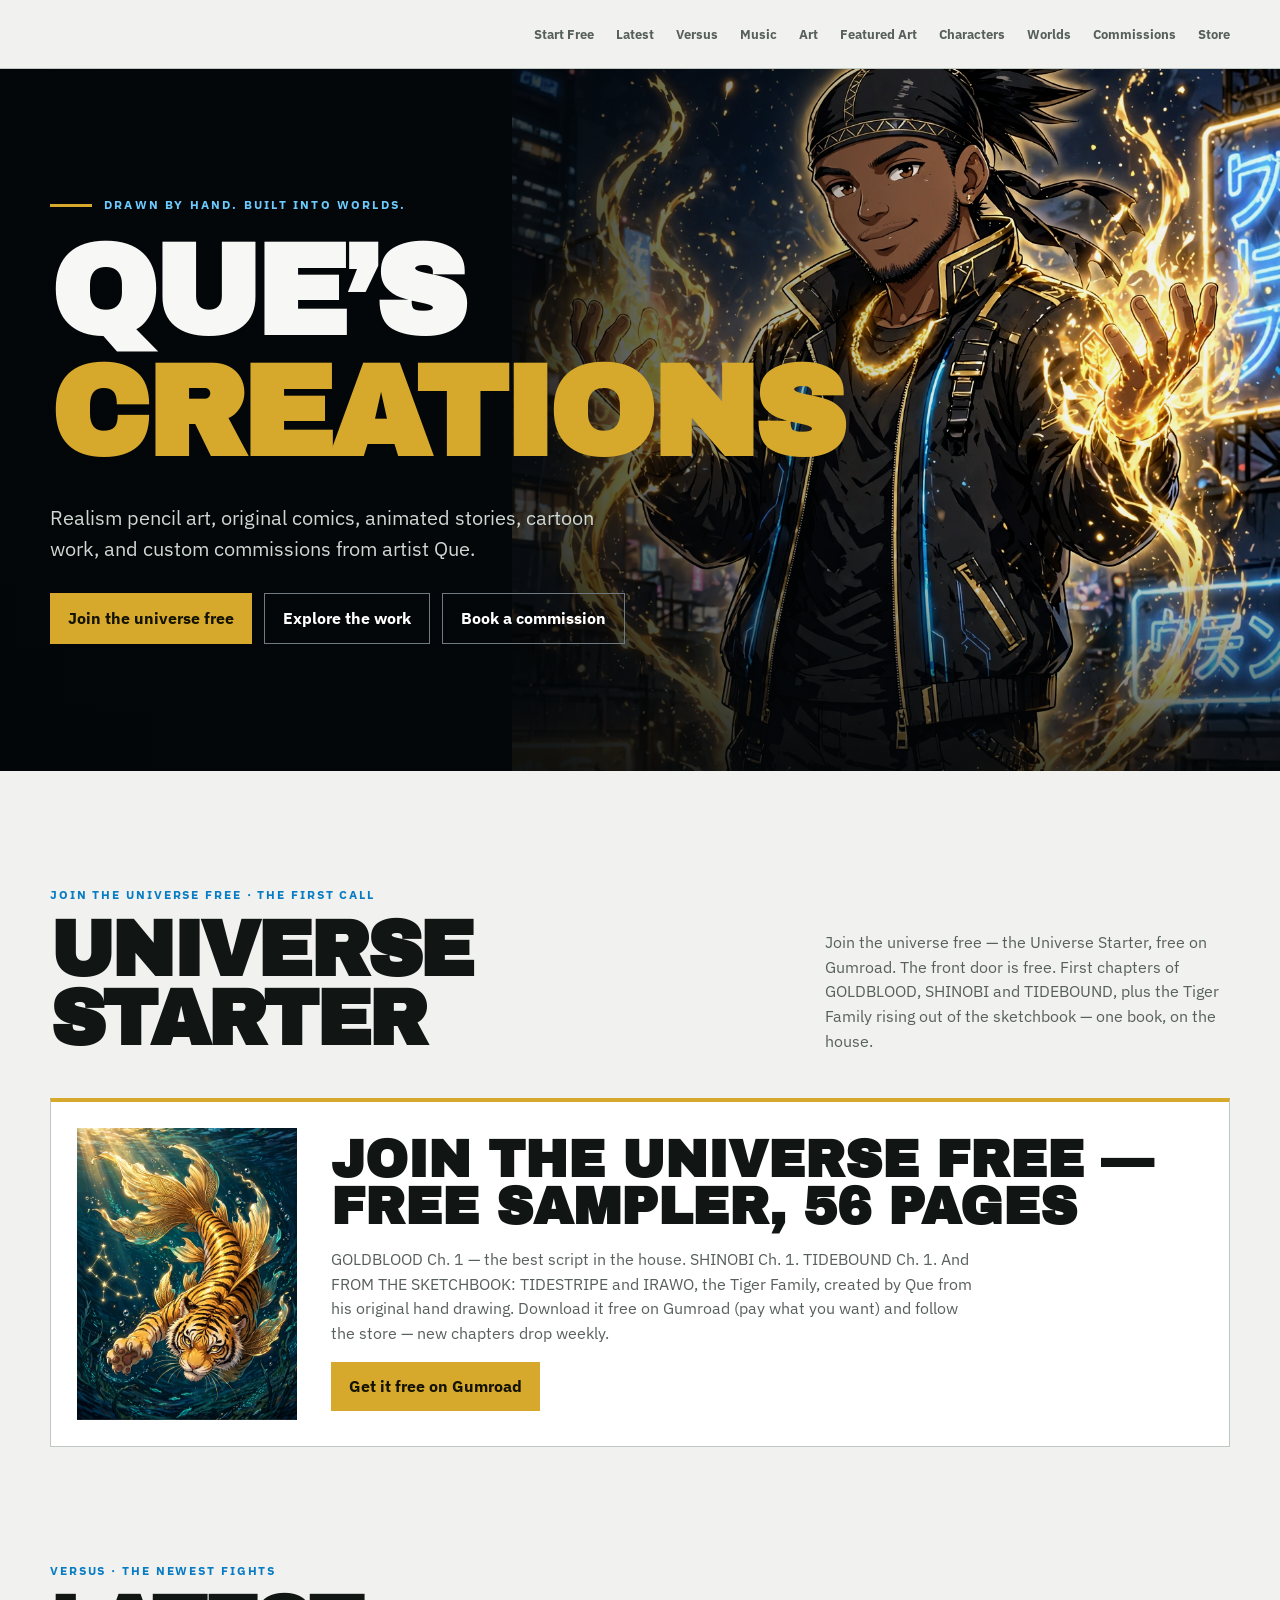
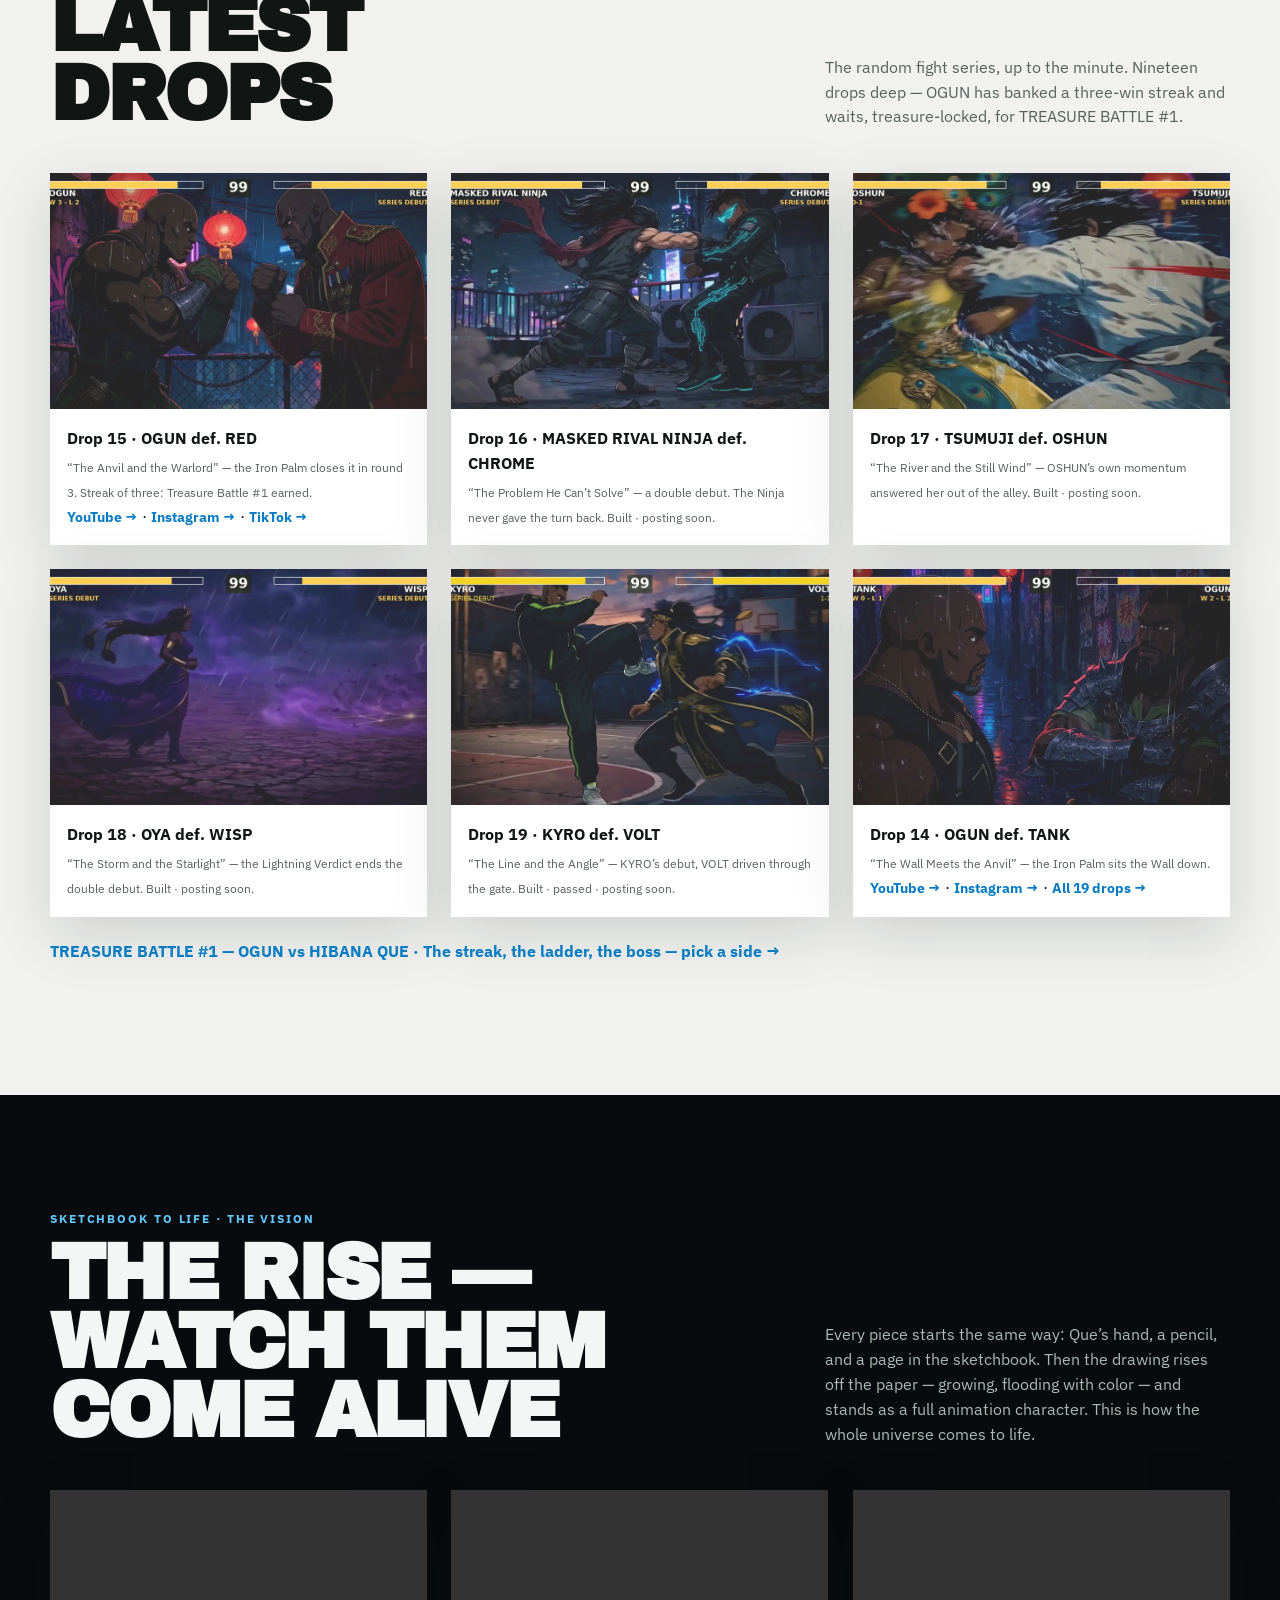
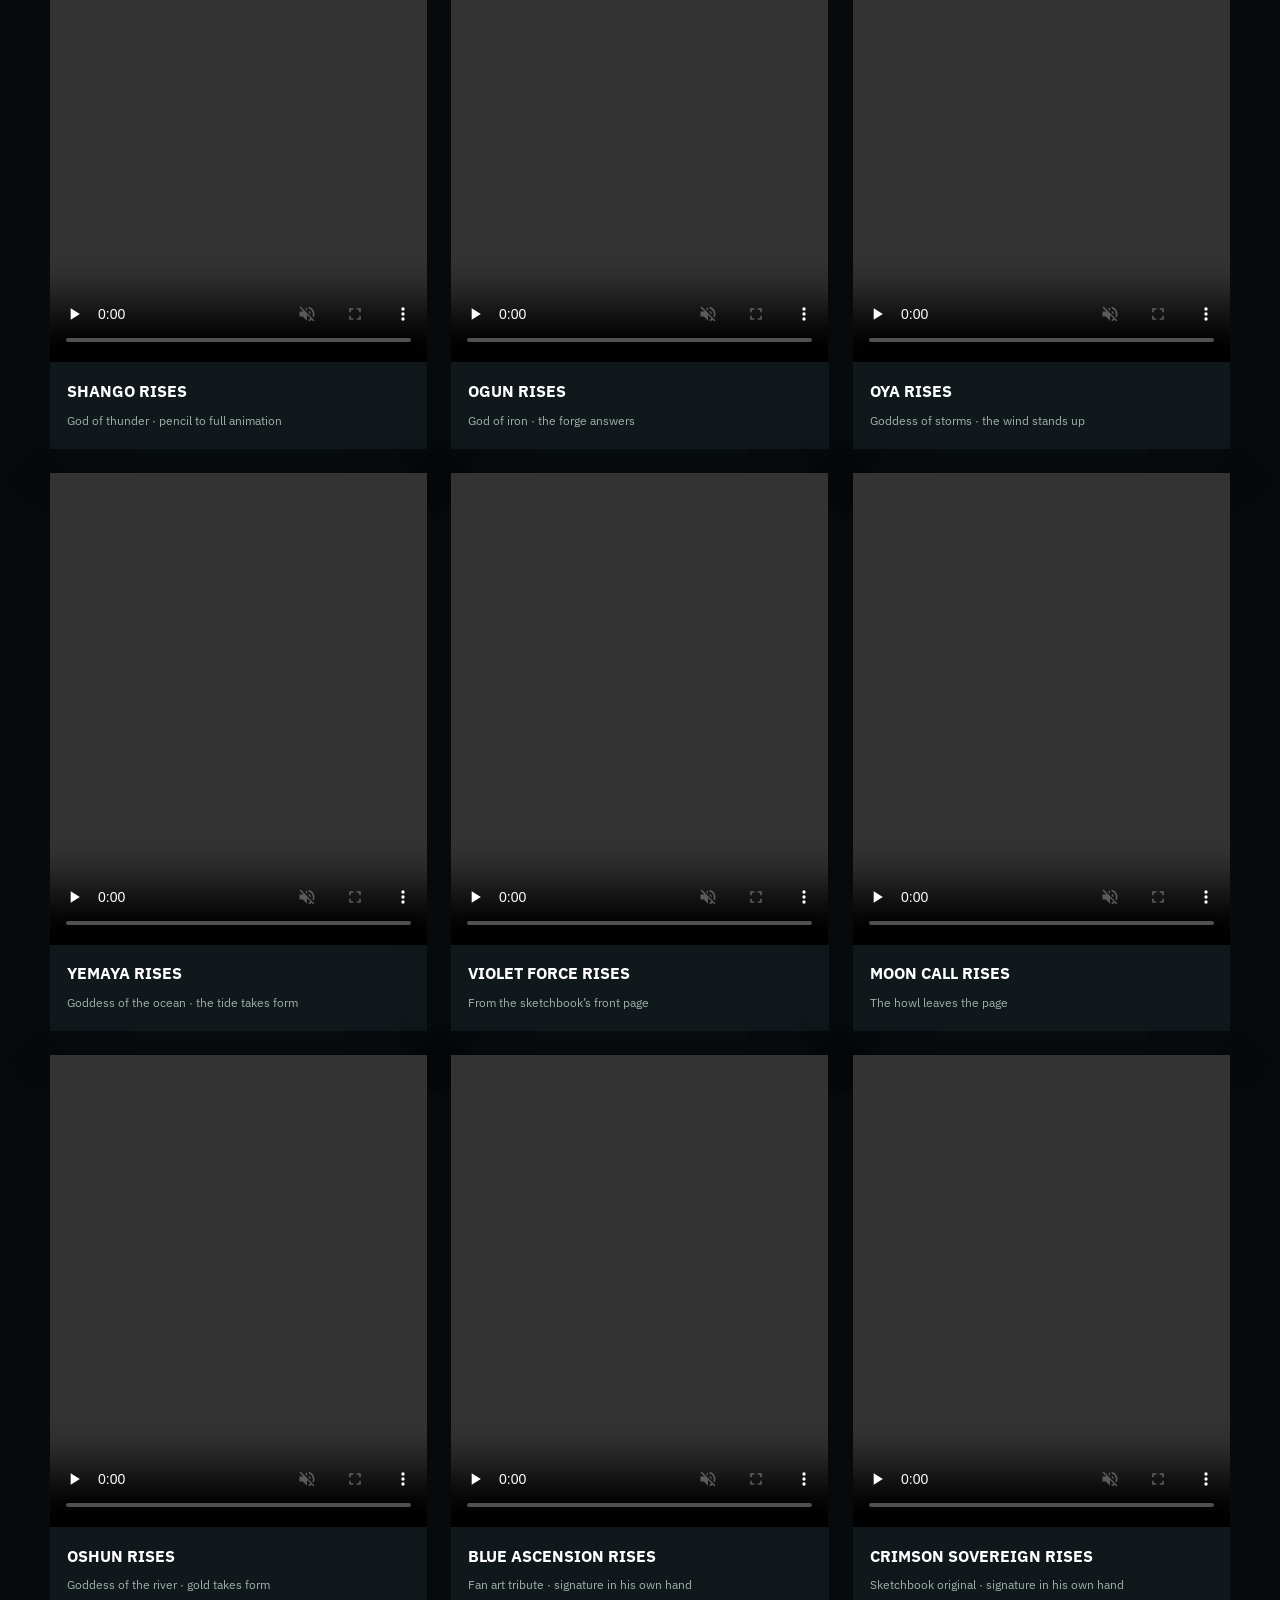
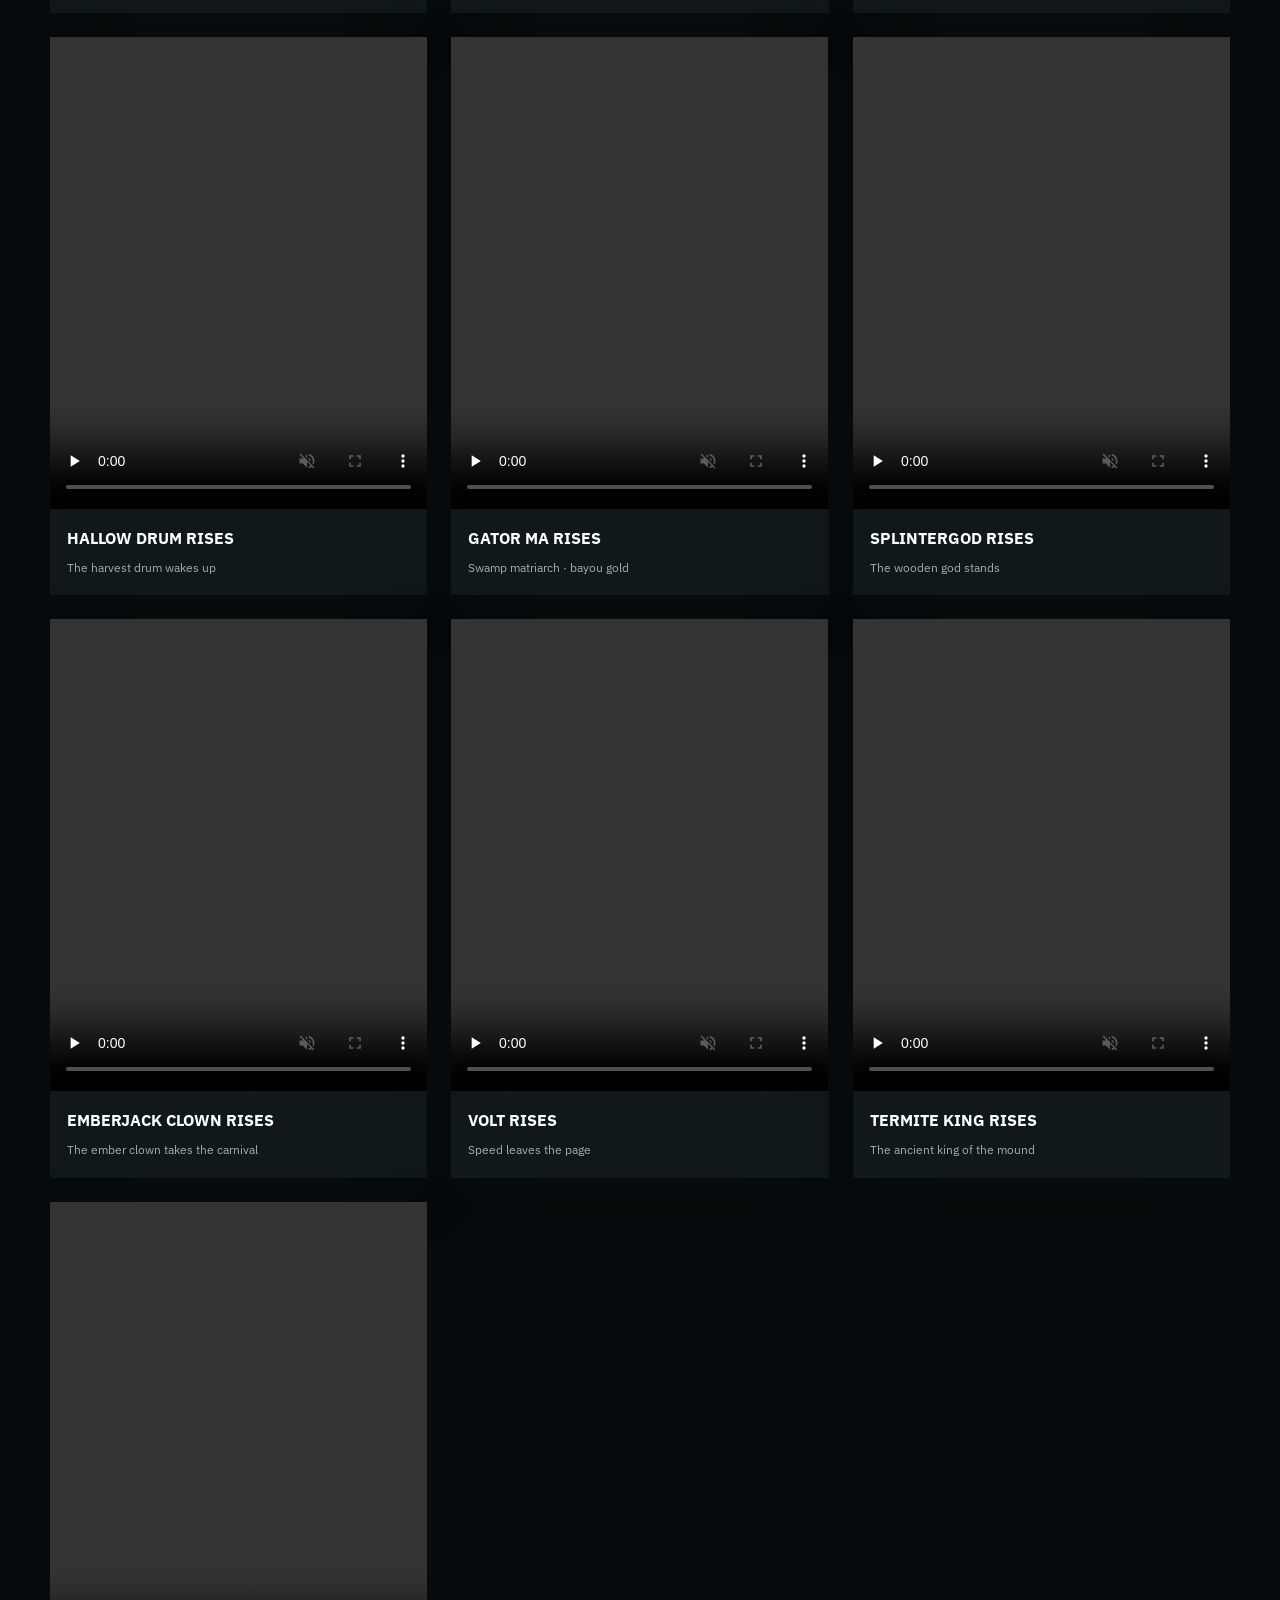
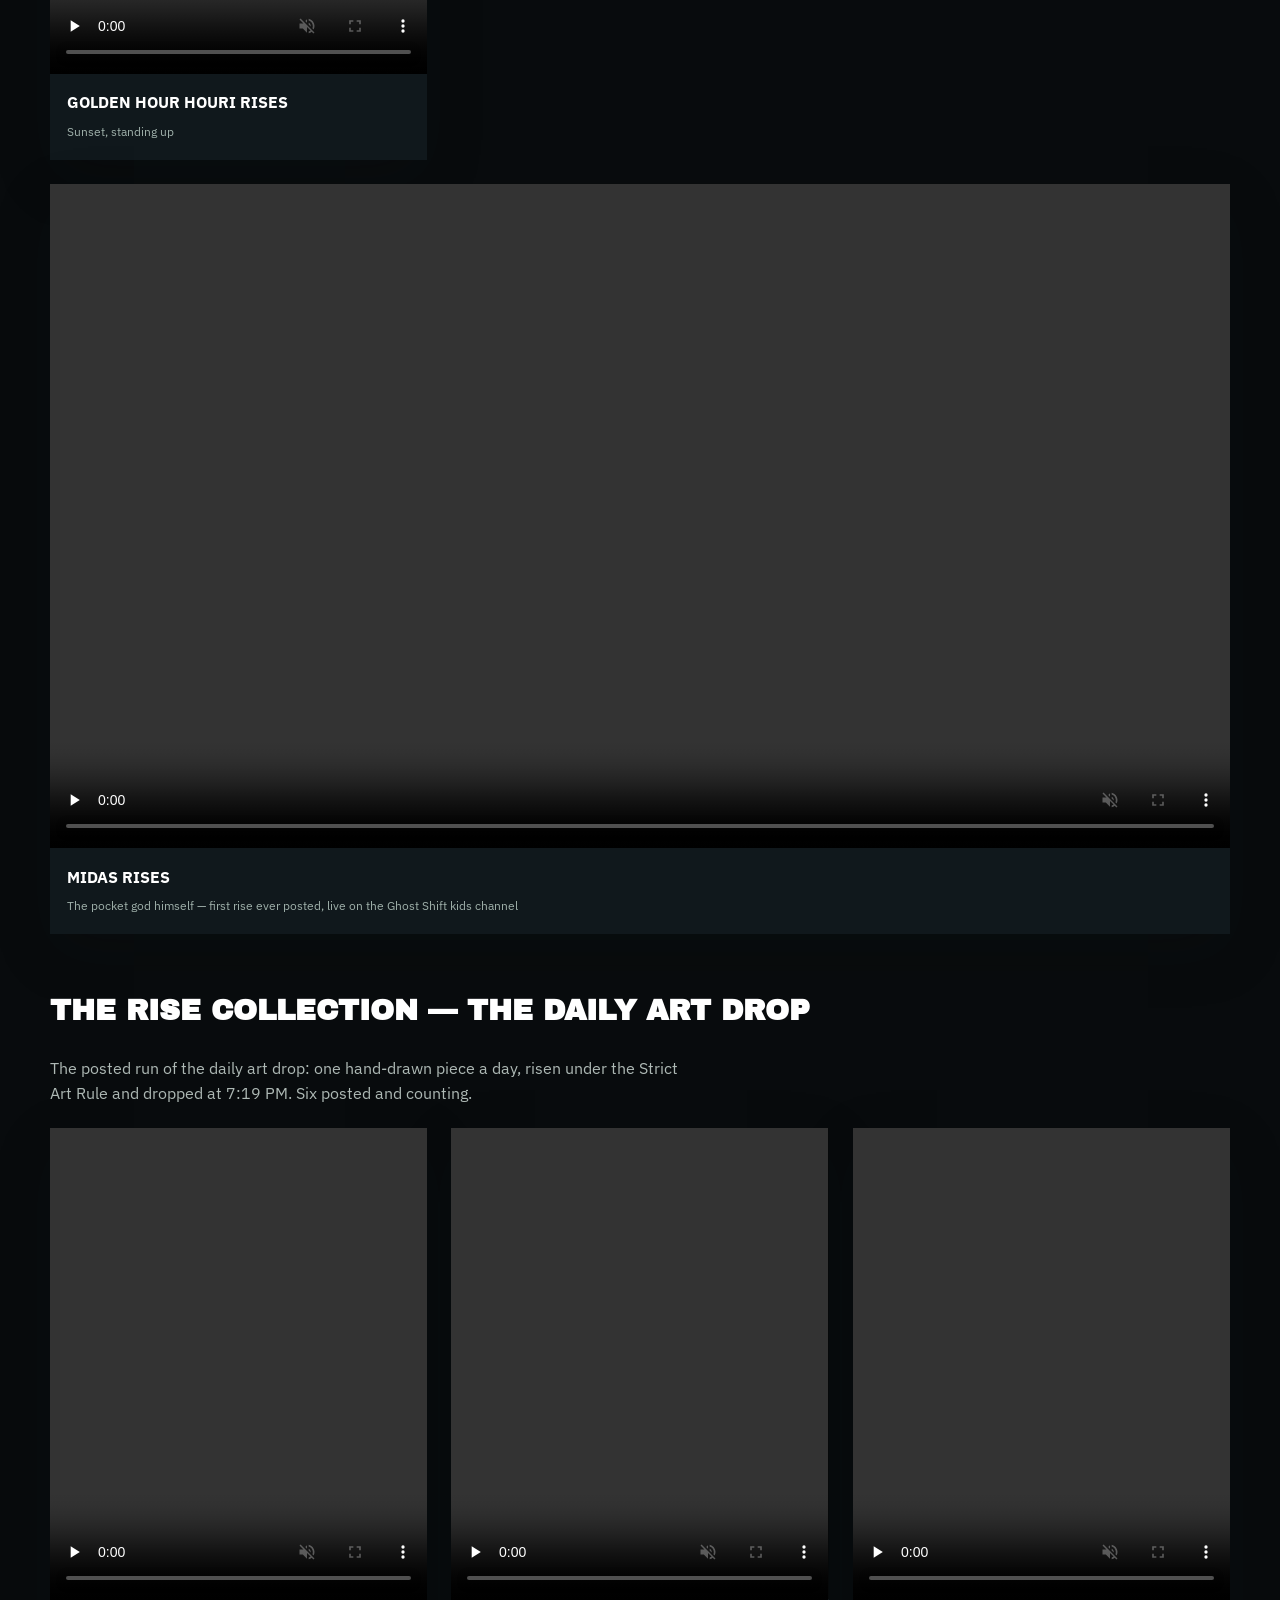
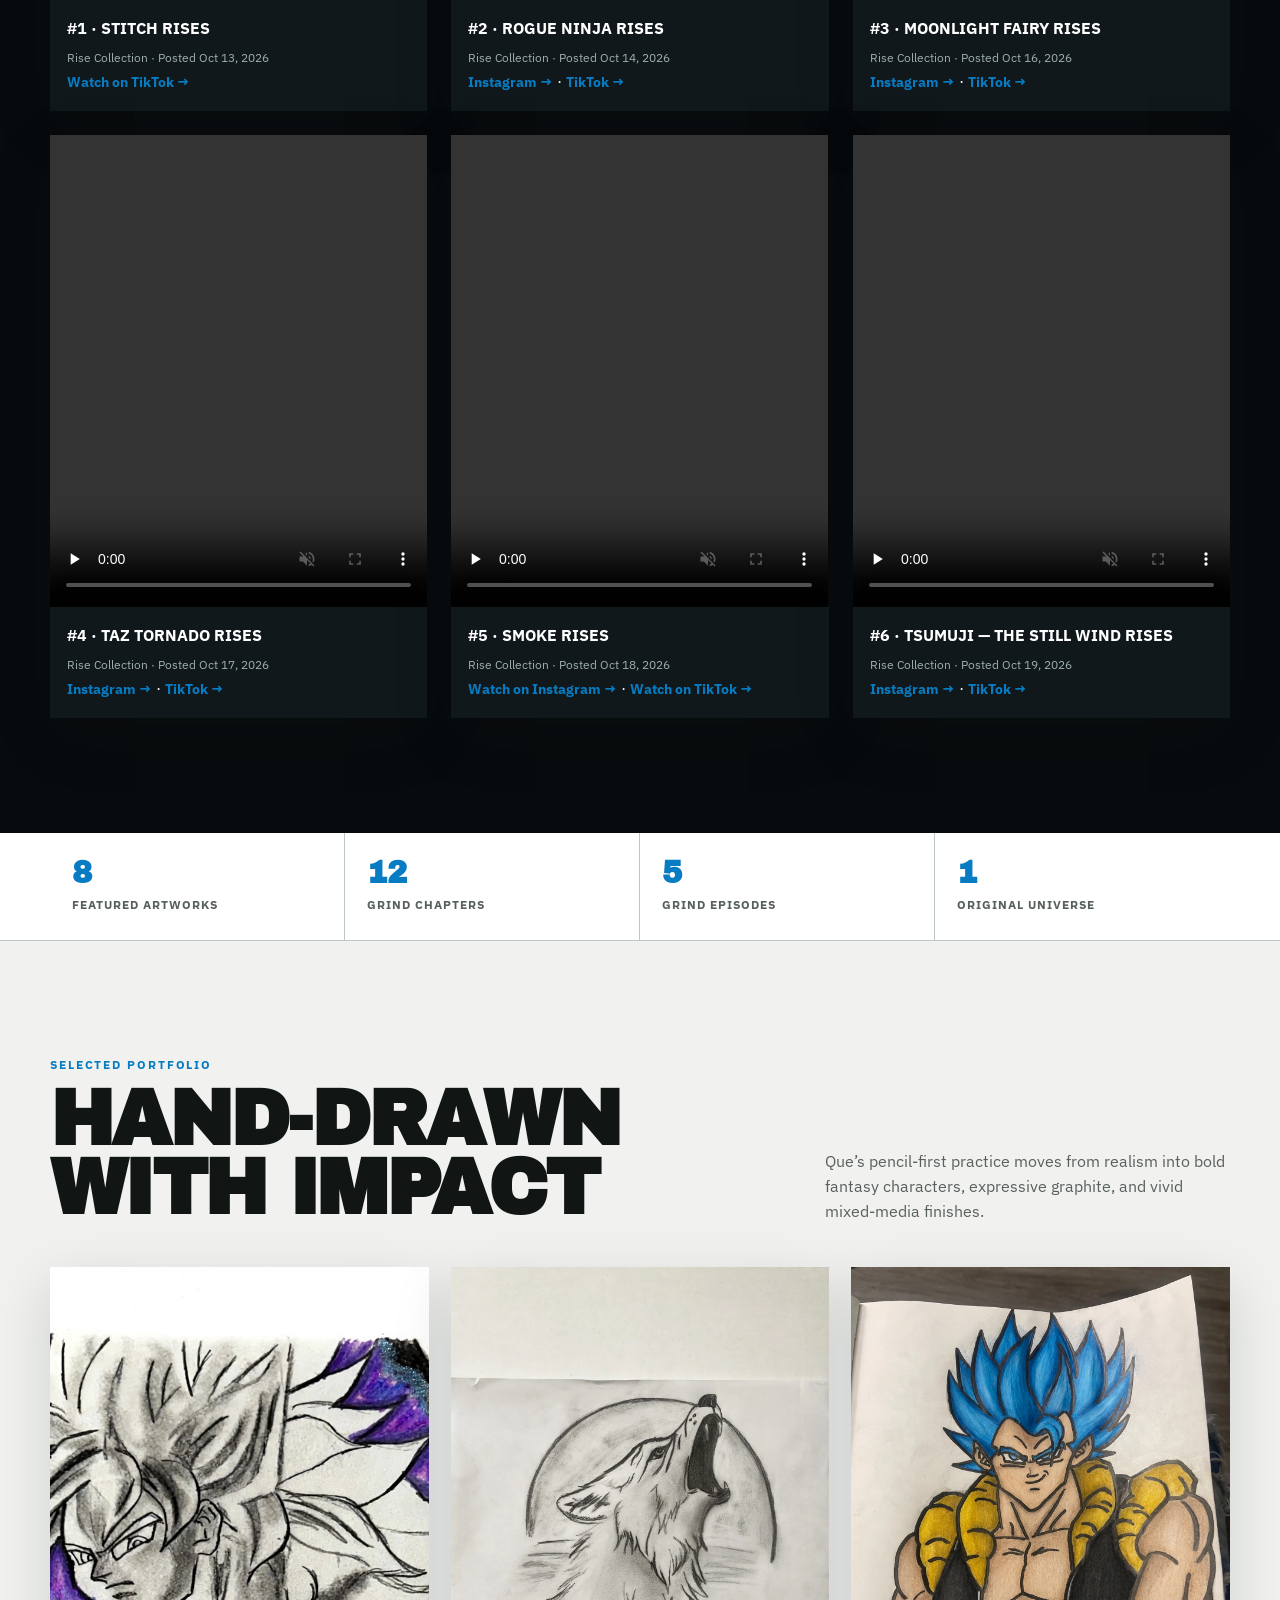
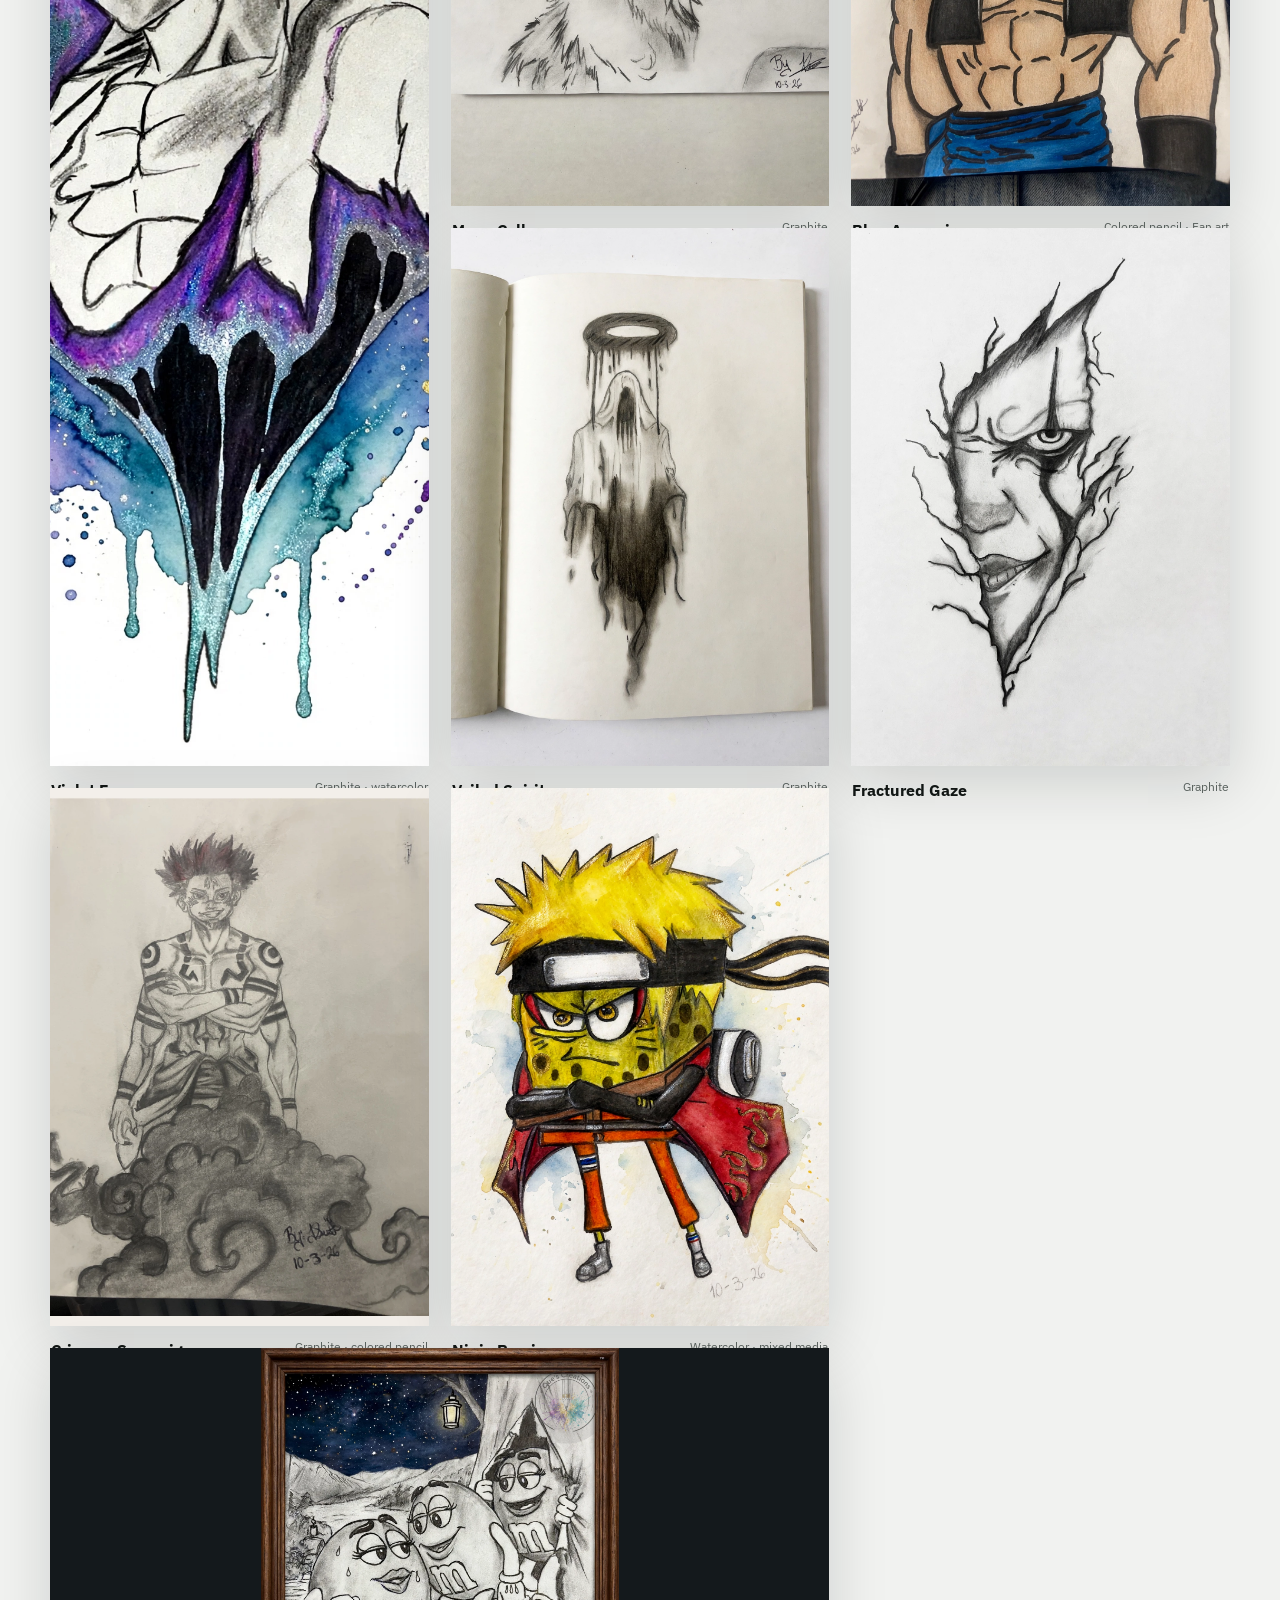
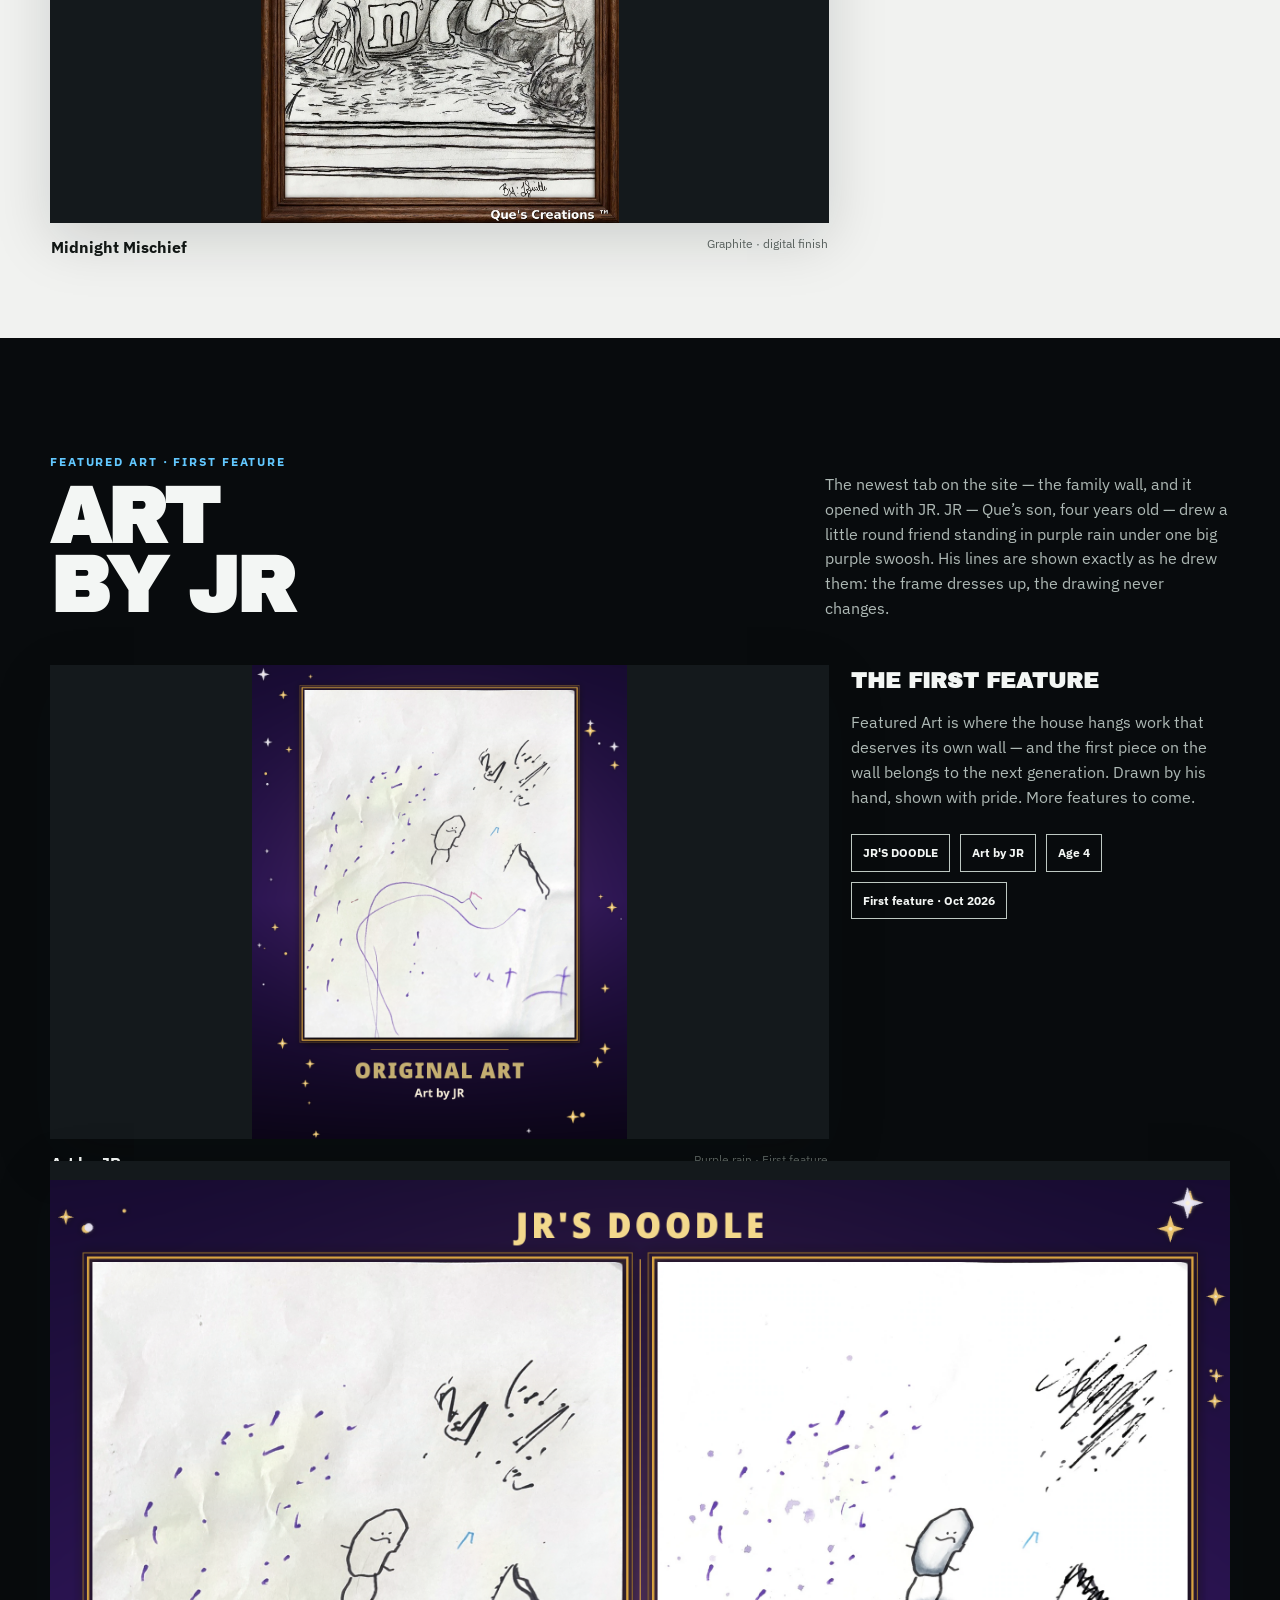
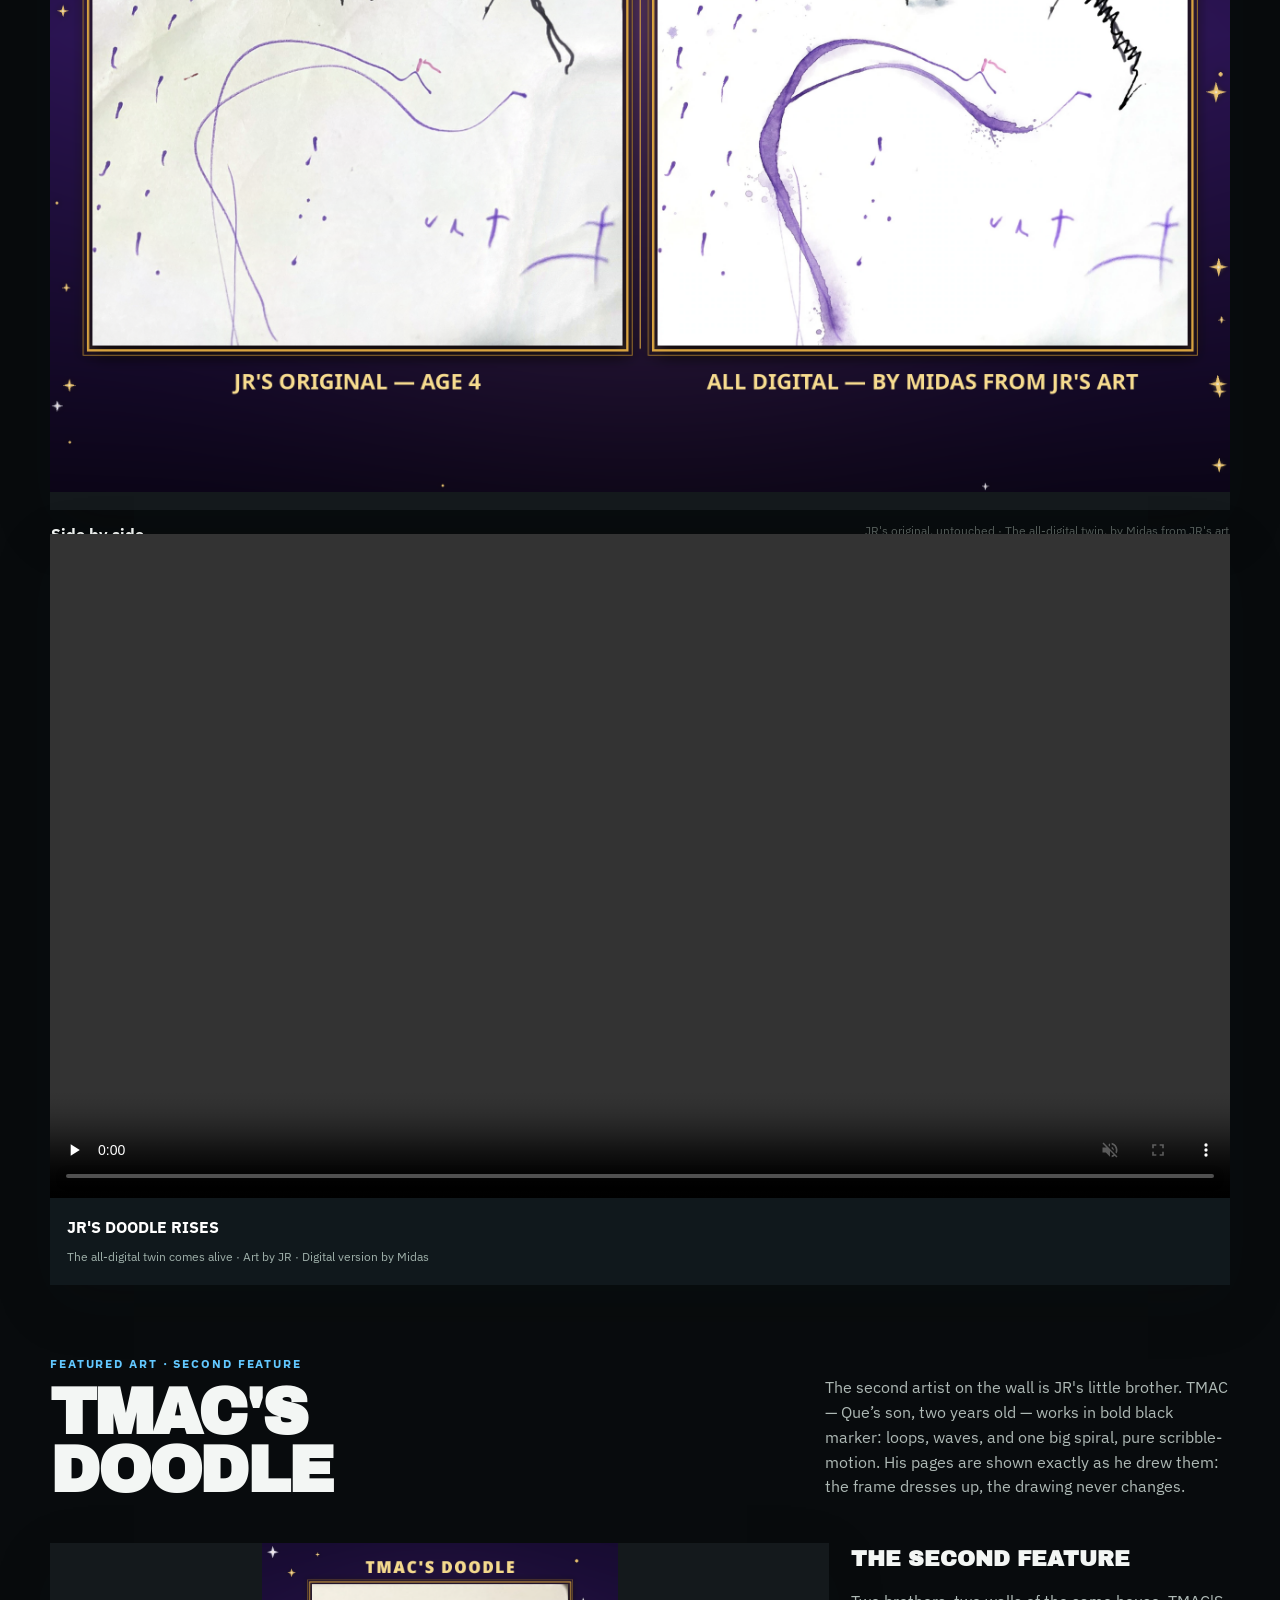
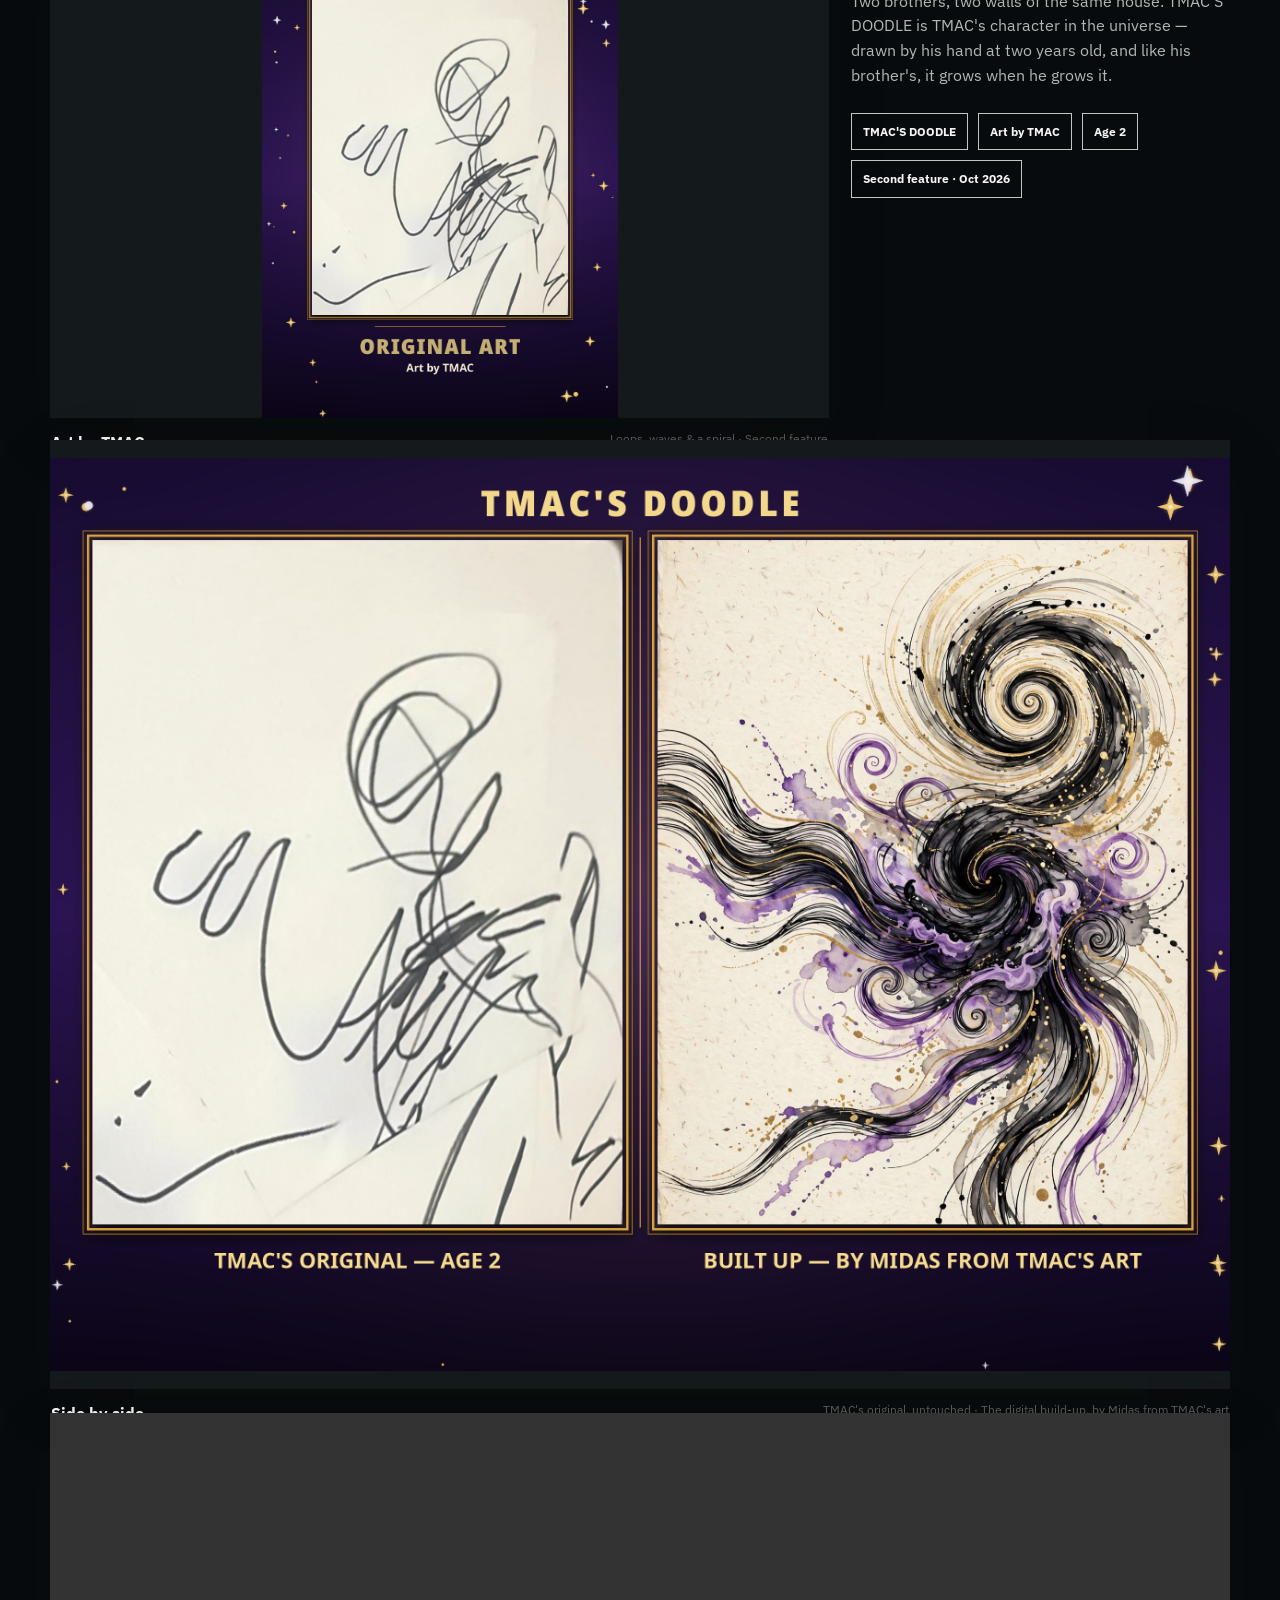
==== index.html @ ebea9a75 "Music page: house catalog listening home — BULLION (My Voice, Flow State, The States, Pisces Made) +" ====
<!doctype html>
<html lang="en">
<head>
<meta charset="utf-8" />
<meta name="viewport" content="width=device-width,initial-scale=1,viewport-fit=cover" />
<meta name="color-scheme" content="light dark" />
<link rel="icon" href="data:," />
<title>Que’s Creations — Art, Animation & Original Worlds</title>
<meta name="description" content="Que’s Creations — hand-drawn art, original comics, animated stories and VERSUS, the random fight series, from artist Que. Join the universe free with the Universe Starter." />
<meta property="og:title" content="Que’s Creations — Art, Animation & Original Worlds" />
<meta property="og:description" content="Drawn by hand. Built into worlds. Realism pencil art, original comics, animated stories — and VERSUS, the random fight series. Join the universe free." />
<meta property="og:type" content="website" />
<meta property="og:url" content="https://quescreations.github.io/" />
<meta property="og:image" content="https://quescreations.github.io/assets/brand/qyro.webp" />
<meta property="og:site_name" content="Que’s Creations" />
<meta name="twitter:card" content="summary_large_image" />
<meta name="twitter:title" content="Que’s Creations — Art, Animation & Original Worlds" />
<meta name="twitter:description" content="Drawn by hand. Built into worlds. Original comics, hand-drawn art, and VERSUS — the random fight series. Join the universe free." />
<meta name="twitter:image" content="https://quescreations.github.io/assets/brand/qyro.webp" />
<style>
@import url('https://fonts.googleapis.com/css2?family=Archivo+Black&family=IBM+Plex+Sans:wght@400;500;600;700&family=Permanent+Marker&display=swap');
:root{color-scheme:light dark;--bg:#f1f2f0;--ink:#111614;--muted:#58605d;--surface:#fff;--soft:#e3e8e4;--line:#bec8c2;--gold:#d6a92d;--blue:#087cc3;--electric:#39b8ff;--black:#080b0d;--shadow:0 18px 55px rgba(12,22,18,.15)}
@media(prefers-color-scheme:dark){:root{--bg:#0c1012;--ink:#f4f6f4;--muted:#aeb8b3;--surface:#151b1e;--soft:#20282a;--line:#384449;--gold:#edc44f;--blue:#26a7ec;--electric:#58c7ff;--black:#050708;--shadow:0 22px 60px rgba(0,0,0,.42)}}
*{box-sizing:border-box}html{scroll-behavior:smooth;scroll-padding-top:82px}body{margin:0;background:var(--bg);color:var(--ink);font-family:'IBM Plex Sans',sans-serif;line-height:1.55;overflow-x:hidden}button,a{font:inherit}img,video{max-width:100%}.wrap{width:min(1180px,calc(100% - 40px));margin:auto}.site-nav{position:sticky;top:0;z-index:12;background:color-mix(in srgb,var(--bg) 92%,transparent);border-bottom:1px solid var(--line);backdrop-filter:blur(14px)}.nav-inner{min-height:68px;display:flex;align-items:center;justify-content:flex-end;gap:24px}.nav-links{display:flex;gap:22px;scrollbar-width:none}.nav-links::-webkit-scrollbar{display:none}.nav-links a{color:var(--muted);text-decoration:none;font-size:.84rem;font-weight:700;white-space:nowrap}.nav-links a:hover,.nav-links a:focus-visible{color:var(--blue)}.hero{background:var(--black);color:#f7f8f5;position:relative;overflow:hidden;min-height:78vh}.hero:after{content:"";position:absolute;inset:0;background:linear-gradient(90deg,rgba(3,6,8,.96) 0%,rgba(3,6,8,.78) 43%,rgba(3,6,8,.05) 75%),linear-gradient(0deg,rgba(3,6,8,.76),transparent 34%);z-index:1}.hero-img{position:absolute;inset:0 0 0 40%;width:60%;height:100%;object-fit:cover;object-position:50% 18%;filter:saturate(.92) contrast(1.08)}.hero-inner{position:relative;z-index:2;min-height:78vh;display:flex;align-items:center;padding:80px 0}.hero-copy{max-width:700px}.hero-kicker{display:flex;align-items:center;gap:12px;color:#6ccaff;font-size:.76rem;font-weight:700;letter-spacing:.18em;text-transform:uppercase;margin-bottom:18px}.hero-kicker:before{content:"";width:42px;height:3px;background:var(--gold)}h1,h2,.display{font-family:'Archivo Black',Impact,sans-serif;text-transform:uppercase;line-height:.9;letter-spacing:-.035em}h1{font-size:clamp(4.2rem,10vw,8.8rem);line-height:.94;margin:0;max-width:760px}h1 span{color:var(--gold)}.hero-copy p{font-size:clamp(1.02rem,1.7vw,1.27rem);color:#ced7d2;max-width:590px;margin:28px 0}.actions{display:flex;flex-wrap:wrap;gap:12px}.btn{display:inline-flex;align-items:center;justify-content:center;min-height:48px;padding:12px 18px;background:var(--gold);color:#141300;text-decoration:none;font-weight:800;border:0;cursor:pointer}.btn.secondary{background:transparent;color:#fff;border:1px solid #6f7b80}.btn:hover{filter:brightness(1.08)}.stats{border-bottom:1px solid var(--line);background:var(--surface)}.stats .wrap{display:grid;grid-template-columns:repeat(4,1fr)}.stat{padding:25px 22px;border-right:1px solid var(--line)}.stat:last-child{border:0}.stat strong{display:block;font-family:'Archivo Black';font-size:1.9rem;line-height:1;color:var(--blue)}.stat span{display:block;color:var(--muted);font-size:.78rem;margin-top:7px;text-transform:uppercase;letter-spacing:.08em;font-weight:700}.section{padding:clamp(70px,9vw,118px) 0}.section.dark{background:var(--black);color:#f3f6f4}.section-head{display:grid;grid-template-columns:minmax(0,1fr) minmax(280px,.55fr);align-items:end;gap:40px;margin-bottom:44px}.section-label{font-size:.74rem;letter-spacing:.16em;text-transform:uppercase;color:var(--blue);font-weight:800;margin-bottom:11px}.dark .section-label{color:#62c8ff}h2{font-size:clamp(2.8rem,6vw,5.3rem);margin:0}.section-head p{margin:0;color:var(--muted);max-width:480px}.dark .section-head p{color:#aeb9b5}.art-grid{display:grid;grid-template-columns:repeat(12,1fr);gap:22px}.art-piece{grid-column:span 4;margin:0}.art-piece.wide{grid-column:span 8}.art-piece.tall{grid-row:span 2}.art-button{width:100%;height:100%;min-height:370px;padding:0;border:0;background:#202528;cursor:zoom-in;display:block;overflow:hidden;box-shadow:var(--shadow)}.art-piece.wide .art-button{aspect-ratio:16/9;min-height:0}.art-button img{width:100%;height:100%;object-fit:cover;display:block;transition:transform .35s ease}.art-piece.contain .art-button img{object-fit:contain;background:#14191c}.art-button:hover img{transform:scale(1.018)}.art-piece figcaption{display:flex;justify-content:space-between;gap:12px;padding:12px 1px 0}.art-piece h3{margin:0;font-size:.98rem}.art-piece span{font-size:.76rem;color:var(--muted)}.grind-hero{display:grid;grid-template-columns:minmax(270px,.72fr) minmax(0,1.28fr);gap:clamp(36px,7vw,90px);align-items:center}.grind-cover{position:relative}.grind-cover:before{content:"";position:absolute;inset:-16px 18px 18px -16px;border:2px solid var(--electric)}.grind-cover img{display:block;width:100%;position:relative;box-shadow:0 25px 70px rgba(0,0,0,.55)}.grind-copy h2{font-size:clamp(5.5rem,12vw,10rem);color:#fff}.grind-copy h2 span{color:var(--electric)}.grind-log{font-size:clamp(1.1rem,2vw,1.42rem);color:#c6d2d4;max-width:680px}.credit{border-top:1px solid #34434a;margin-top:25px;padding-top:20px;color:#9ca9ac;font-size:.9rem}.credit strong{color:#fff}.crew-strip{display:grid;grid-template-columns:repeat(7,1fr);gap:12px;margin-top:58px}.character{margin:0;min-width:0}.character img{display:block;width:100%;aspect-ratio:2/3;object-fit:cover;background:#111;filter:saturate(.85)}.character:first-child{grid-column:span 2}.character:first-child img{aspect-ratio:4/3}.character figcaption{padding-top:9px;font-weight:700;font-size:.82rem}.books{margin-top:80px}.subhead{display:flex;justify-content:space-between;align-items:end;gap:30px;border-bottom:1px solid #314047;padding-bottom:16px;margin-bottom:24px}.subhead h3{font-family:'Archivo Black';font-size:clamp(1.65rem,3vw,2.5rem);margin:0;text-transform:uppercase}.subhead p{color:#99a5a8;margin:0}.chapter-grid{display:grid;grid-template-columns:repeat(6,minmax(0,1fr));gap:18px}.chapter{margin:0}.chapter img{display:block;width:100%;aspect-ratio:3/4;object-fit:cover;box-shadow:0 16px 35px rgba(0,0,0,.3)}.chapter figcaption{font-weight:700;padding-top:9px;font-size:.78rem}.omnibus{margin-top:32px;background:#111a1f;border:1px solid #2d3f48;display:grid;grid-template-columns:220px 1fr;gap:34px;padding:26px;align-items:center}.omnibus img{width:100%;display:block}.omnibus h3{font-family:'Archivo Black';font-size:clamp(2rem,4vw,3.5rem);line-height:.92;text-transform:uppercase;margin:0 0 14px}.omnibus p{color:#abb5b6;max-width:650px}.motion-grid{display:grid;grid-template-columns:repeat(3,1fr);gap:24px}.motion-card{margin:0;background:var(--surface);box-shadow:var(--shadow)}.motion-card button{display:block;width:100%;padding:0;border:0;background:#07090a;cursor:pointer;position:relative}.motion-card img{width:100%;aspect-ratio:16/10;display:block;object-fit:cover;opacity:.86}.motion-card.portrait img{aspect-ratio:4/5}.play{position:absolute;inset:50% auto auto 50%;transform:translate(-50%,-50%);width:56px;height:56px;border-radius:50%;display:grid;place-items:center;background:var(--gold);color:#111;font-weight:900;font-size:1.2rem;box-shadow:0 8px 24px rgba(0,0,0,.3)}.motion-card figcaption{padding:17px}.motion-card h3{margin:0 0 3px;font-size:1rem}.motion-card span{color:var(--muted);font-size:.78rem}.motion-group+.motion-group{margin-top:55px}.motion-group h3.group-title{font-family:'Archivo Black';font-size:1.8rem;text-transform:uppercase;margin:0 0 22px}.episodes{grid-template-columns:repeat(5,1fr)}.episodes .motion-card img{aspect-ratio:16/9}.characters{background:var(--soft)}.character-collection{display:grid;grid-template-columns:repeat(3,1fr);gap:24px}.original-card{margin:0;background:var(--surface);box-shadow:var(--shadow)}.original-card img{display:block;width:100%;aspect-ratio:3/4;object-fit:cover}.original-card.bounce img{object-position:12% 50%}.original-card.sass img{object-position:48% 50%}.original-card figcaption{padding:22px}.original-card h3{font-family:'Archivo Black';font-size:1.6rem;text-transform:uppercase;margin:0 0 8px}.original-card p{margin:0;color:var(--muted)}.mascot{display:grid;grid-template-columns:minmax(260px,.78fr) minmax(0,1.22fr);gap:clamp(36px,7vw,90px);align-items:center}.mascot-image{position:relative}.mascot-image:after{content:"Q";position:absolute;right:-20px;bottom:-60px;font-family:'Archivo Black';font-size:12rem;color:color-mix(in srgb,var(--blue) 14%,transparent);z-index:-1}.mascot-image img{display:block;width:100%;max-height:720px;object-fit:cover;object-position:50% 10%;box-shadow:var(--shadow)}.mascot h2 span{color:var(--blue)}.mascot p{font-size:1.1rem;color:var(--muted);max-width:620px}.traits{display:flex;flex-wrap:wrap;gap:10px;margin-top:25px}.trait{border:1px solid var(--line);padding:8px 11px;font-size:.78rem;font-weight:700}.commission{background:var(--black);color:#fff}.commission-grid{display:grid;grid-template-columns:minmax(0,1.1fr) minmax(250px,.65fr);gap:clamp(34px,7vw,85px);align-items:center}.commission h2{color:#fff}.commission h2 span{color:var(--gold)}.commission p{color:#b9c1bf;max-width:650px}.price-grid{display:grid;grid-template-columns:repeat(2,1fr);gap:10px 26px;margin:28px 0}.price{display:flex;justify-content:space-between;gap:15px;border-bottom:1px solid #303739;padding:9px 0}.price span:last-child{color:var(--gold);font-weight:800}.commission-card img{display:block;width:100%;box-shadow:0 25px 70px rgba(0,0,0,.5)}.fine{font-size:.82rem;color:#8f9996!important}.future-list{display:grid;grid-template-columns:repeat(3,1fr);gap:22px}.future-item{padding:25px 0;border-top:4px solid var(--ink)}.future-item strong{font-family:'Archivo Black';display:block;font-size:1.2rem;text-transform:uppercase}.future-item p{color:var(--muted);margin-bottom:0}.contact{padding:70px 0;border-top:1px solid var(--line)}.contact-inner{display:flex;align-items:center;justify-content:space-between;gap:40px}.contact h2{font-size:clamp(2.5rem,5vw,4.7rem)}footer{border-top:1px solid var(--line);padding:28px 0 48px;color:var(--muted);font-size:.82rem}.footer-inner{display:flex;justify-content:space-between;gap:20px;flex-wrap:wrap}footer a{color:var(--blue);font-weight:700;text-decoration:none}footer a:hover{text-decoration:underline}.viewer{position:fixed;inset:0;z-index:30;background:rgba(3,5,6,.95);display:none;place-items:center;padding:30px}.viewer.open{display:grid}.viewer img{max-width:min(1100px,94vw);max-height:84vh;object-fit:contain;display:block}.viewer figcaption{text-align:center;color:#fff;margin-top:10px}.close{position:fixed;top:18px;right:18px;border:1px solid #6c787c;background:#111;color:#fff;width:46px;height:46px;border-radius:50%;font-size:1.45rem;cursor:pointer}.video-viewer .video-shell{width:min(1100px,94vw)}.video-viewer video{width:100%;max-height:82vh;background:#000;display:block}.video-title{color:#fff;margin-top:12px;font-weight:700;text-align:center}
.rise-grid{display:grid;grid-template-columns:repeat(3,1fr);gap:24px}.rise-card{margin:0;background:#10181c;box-shadow:var(--shadow)}.rise-card video{width:100%;aspect-ratio:4/5;object-fit:cover;display:block;background:#07090a}.rise-card.wide{grid-column:1/-1}.rise-card.wide video{aspect-ratio:16/9;object-fit:contain}.rise-card figcaption{padding:17px}.rise-card h3{margin:0 0 3px;font-size:1rem;color:#fff}.rise-card span{color:#9fb0aa;font-size:.78rem}
.universe-grid{display:grid;grid-template-columns:repeat(3,1fr);gap:24px}.universe-card{background:var(--surface);box-shadow:var(--shadow);padding:26px;border-top:4px solid var(--gold)}.universe-card.blue{border-top-color:var(--blue)}.universe-card h3{font-family:'Archivo Black';font-size:1.35rem;text-transform:uppercase;margin:0 0 10px}.universe-card p{color:var(--muted);margin:0 0 16px}.universe-card img{display:block;width:100%;margin-bottom:16px}.name-list{display:flex;flex-wrap:wrap;gap:8px;margin-bottom:18px}.name-list span{border:1px solid var(--line);padding:6px 10px;font-size:.76rem;font-weight:700}.card-link{color:var(--blue);font-weight:800;text-decoration:none;font-size:.86rem}.card-link:hover{text-decoration:underline}
@media(max-width:900px){.rise-grid{grid-template-columns:repeat(2,1fr)}.universe-grid{grid-template-columns:repeat(2,1fr)}}
@media(max-width:640px){.rise-grid,.universe-grid{grid-template-columns:1fr}.rise-card.wide{grid-column:auto}.rise-card.wide video{aspect-ratio:4/3}}
@media(max-width:900px){.section-head{grid-template-columns:1fr}.art-piece{grid-column:span 6}.art-piece.wide{grid-column:span 12}.chapter-grid{grid-template-columns:repeat(4,1fr)}.crew-strip{grid-template-columns:repeat(4,1fr)}.character:first-child{grid-column:span 2}.motion-grid{grid-template-columns:repeat(2,1fr)}.episodes{grid-template-columns:repeat(3,1fr)}}
@media(max-width:640px){.wrap{width:min(100% - 28px,560px)}.nav-inner{min-height:62px}.nav-links{display:grid;grid-template-columns:repeat(5,1fr);gap:4px;width:100%}.nav-links a{text-align:center;font-size:.68rem;padding:10px 1px}.hero-img{inset:0;width:100%;height:100%;object-position:61% 20%;opacity:.58}.hero:after{background:linear-gradient(0deg,rgba(3,6,8,.97) 0%,rgba(3,6,8,.78) 55%,rgba(3,6,8,.35) 100%)}.hero-inner{min-height:78vh;align-items:flex-end;padding:72px 0 58px}h1{font-size:clamp(3.5rem,18vw,5.5rem)}.stats .wrap{grid-template-columns:repeat(2,1fr)}.stat:nth-child(2){border-right:0}.stat:nth-child(-n+2){border-bottom:1px solid var(--line)}.section{padding:65px 0}.art-grid{display:block}.art-piece{margin-bottom:30px}.art-button,.art-piece.wide .art-button{min-height:0;aspect-ratio:4/5}.art-piece.wide .art-button{aspect-ratio:16/10}.grind-hero,.mascot,.commission-grid{grid-template-columns:1fr}.grind-cover{width:calc(100% - 16px);margin-left:16px}.crew-strip{grid-template-columns:repeat(2,1fr)}.character:first-child{grid-column:span 2}.chapter-grid{grid-template-columns:repeat(2,1fr)}.omnibus{grid-template-columns:1fr}.omnibus img{max-width:280px;margin:auto}.subhead{display:block}.subhead p{margin-top:8px}.motion-grid,.episodes{grid-template-columns:1fr}.price-grid{grid-template-columns:1fr}.commission-card{order:-1}.future-list{grid-template-columns:1fr}.character-collection{grid-template-columns:1fr}.contact-inner,.footer-inner{align-items:flex-start;flex-direction:column}.viewer{padding:14px}}@media(prefers-reduced-motion:reduce){html{scroll-behavior:auto}.art-button img{transition:none}}
</style>
</head>
<body>
<nav class="site-nav" aria-label="Primary navigation"><div class="wrap nav-inner"><div class="nav-links"><a href="#start">Start Free</a><a href="#latest">Latest</a><a href="versus.html">Versus</a><a href="music.html">Music</a><a href="#art">Art</a><a href="#featured-art">Featured Art</a><a href="#characters">Characters</a><a href="worlds/">Worlds</a><a href="#commissions">Commissions</a><a href="https://ques-creations.printful.me/" target="_blank" rel="noopener">Store</a></div></div></nav>
<main id="top">
<section class="hero"><img class="hero-img" src="assets/brand/qyro.webp" alt="QYRO, Que’s original urban anime mascot, standing on a neon rooftop in black and gold techwear" /><div class="wrap hero-inner"><div class="hero-copy"><div class="hero-kicker">Drawn by hand. Built into worlds.</div><h1>Que’s <span>Creations</span></h1><p>Realism pencil art, original comics, animated stories, cartoon work, and custom commissions from artist Que.</p><div class="actions"><a class="btn" href="https://unseenpotential.gumroad.com/l/fyhlow" target="_blank" rel="noopener">Join the universe free</a><a class="btn secondary" href="#art">Explore the work</a><a class="btn secondary" href="#commissions">Book a commission</a></div></div></div></section>
<section class="section" id="start"><div class="wrap"><header class="section-head"><div><div class="section-label">Join the universe free · The first call</div><h2>Universe<br/>Starter</h2></div><p>Join the universe free — the Universe Starter, free on Gumroad. The front door is free. First chapters of GOLDBLOOD, SHINOBI and TIDEBOUND, plus the Tiger Family rising out of the sketchbook — one book, on the house.</p></header><div class="omnibus" style="background:var(--surface);border-color:var(--line);border-top:4px solid var(--gold)"><img src="assets/books/universe-starter-cover.jpg" alt="Universe Starter cover — TIDESTRIPE, the golden tiger-koi, swimming toward the viewer" /><div><h3 style="color:var(--ink)">Join the universe free — Free Sampler, 56 pages</h3><p style="color:var(--muted)">GOLDBLOOD Ch. 1 — the best script in the house. SHINOBI Ch. 1. TIDEBOUND Ch. 1. And FROM THE SKETCHBOOK: TIDESTRIPE and IRAWO, the Tiger Family, created by Que from his original hand drawing. Download it free on Gumroad (pay what you want) and follow the store — new chapters drop weekly.</p><div class="actions"><a class="btn" href="https://unseenpotential.gumroad.com/l/fyhlow" target="_blank" rel="noopener">Get it free on Gumroad</a></div></div></div></div></section>
<section class="section" id="latest" style="padding-top:0"><div class="wrap"><header class="section-head"><div><div class="section-label">Versus · The newest fights</div><h2>Latest<br/>Drops</h2></div><p>The random fight series, up to the minute. Nineteen drops deep — OGUN has banked a three-win streak and waits, treasure-locked, for TREASURE BATTLE #1.</p></header><div class="motion-grid">
<figure class="motion-card"><img src="assets/versus/drop15-ogun-red.jpg" alt="OGUN vs RED — Versus Drop 15 frame"/><figcaption><h3>Drop 15 · OGUN def. RED</h3><span>“The Anvil and the Warlord” — the Iron Palm closes it in round 3. Streak of three: Treasure Battle #1 earned.</span><br/><a class="card-link" href="https://youtu.be/BhL6WJaBERM" target="_blank" rel="noopener">YouTube →</a> · <a class="card-link" href="https://www.instagram.com/reel/DeutQ4gjyNG/" target="_blank" rel="noopener">Instagram →</a> · <a class="card-link" href="https://www.tiktok.com/@xquetheplug/video/7697955687116049695" target="_blank" rel="noopener">TikTok →</a></figcaption></figure>
<figure class="motion-card"><img src="assets/versus/drop16-ninja-chrome.jpg" alt="MASKED RIVAL NINJA vs CHROME — Versus Drop 16 frame"/><figcaption><h3>Drop 16 · MASKED RIVAL NINJA def. CHROME</h3><span>“The Problem He Can’t Solve” — a double debut. The Ninja never gave the turn back. Built · posting soon.</span></figcaption></figure>
<figure class="motion-card"><img src="assets/versus/drop17-tsumuji-oshun.jpg" alt="TSUMUJI vs OSHUN — Versus Drop 17 frame"/><figcaption><h3>Drop 17 · TSUMUJI def. OSHUN</h3><span>“The River and the Still Wind” — OSHUN’s own momentum answered her out of the alley. Built · posting soon.</span></figcaption></figure>
<figure class="motion-card"><img src="assets/versus/drop18-oya-wisp.jpg" alt="OYA vs WISP — Versus Drop 18 frame"/><figcaption><h3>Drop 18 · OYA def. WISP</h3><span>“The Storm and the Starlight” — the Lightning Verdict ends the double debut. Built · posting soon.</span></figcaption></figure>
<figure class="motion-card"><img src="assets/versus/drop19-kyro-volt.jpg" alt="KYRO vs VOLT — Versus Drop 19 frame"/><figcaption><h3>Drop 19 · KYRO def. VOLT</h3><span>“The Line and the Angle” — KYRO’s debut, VOLT driven through the gate. Built · passed · posting soon.</span></figcaption></figure>
<figure class="motion-card"><img src="assets/versus/drop14-ogun-tank.jpg" alt="OGUN vs TANK — Versus Drop 14 frame"/><figcaption><h3>Drop 14 · OGUN def. TANK</h3><span>“The Wall Meets the Anvil” — the Iron Palm sits the Wall down.</span><br/><a class="card-link" href="https://youtu.be/HVO4ZRmuGqU" target="_blank" rel="noopener">YouTube →</a> · <a class="card-link" href="https://www.instagram.com/reel/DeoyoMaj5zm/" target="_blank" rel="noopener">Instagram →</a> · <a class="card-link" href="versus.html">All 19 drops →</a></figcaption></figure>
</div><p style="margin-top:22px"><a class="card-link" href="treasure.html" style="font-size:1rem">TREASURE BATTLE #1 — OGUN vs HIBANA QUE · The streak, the ladder, the boss — pick a side →</a></p></div></section>
<section class="section dark" id="rise"><div class="wrap"><header class="section-head"><div><div class="section-label">Sketchbook to life · The vision</div><h2>The Rise —<br/>watch them come alive</h2></div><p>Every piece starts the same way: Que’s hand, a pencil, and a page in the sketchbook. Then the drawing rises off the paper — growing, flooding with color — and stands as a full animation character. This is how the whole universe comes to life.</p></header><div class="rise-grid">
<figure class="rise-card"><video controls muted playsinline preload="none" src="assets/rise/shango-rise.mp4"></video><figcaption><h3>SHANGO RISES</h3><span>God of thunder · pencil to full animation</span></figcaption></figure>
<figure class="rise-card"><video controls muted playsinline preload="none" src="assets/rise/ogun-rise.mp4"></video><figcaption><h3>OGUN RISES</h3><span>God of iron · the forge answers</span></figcaption></figure>
<figure class="rise-card"><video controls muted playsinline preload="none" src="assets/rise/oya-rise.mp4"></video><figcaption><h3>OYA RISES</h3><span>Goddess of storms · the wind stands up</span></figcaption></figure>
<figure class="rise-card"><video controls muted playsinline preload="none" src="assets/rise/yemaya-rise.mp4"></video><figcaption><h3>YEMAYA RISES</h3><span>Goddess of the ocean · the tide takes form</span></figcaption></figure>
<figure class="rise-card"><video controls muted playsinline preload="none" src="assets/rise/violet-force-rise-sig.mp4"></video><figcaption><h3>VIOLET FORCE RISES</h3><span>From the sketchbook’s front page</span></figcaption></figure>
<figure class="rise-card"><video controls muted playsinline preload="none" src="assets/rise/moon-call-rise-sig.mp4"></video><figcaption><h3>MOON CALL RISES</h3><span>The howl leaves the page</span></figcaption></figure>
<figure class="rise-card"><video controls muted playsinline preload="none" src="assets/rise/oshun-rise.mp4"></video><figcaption><h3>OSHUN RISES</h3><span>Goddess of the river · gold takes form</span></figcaption></figure>
<figure class="rise-card"><video controls muted playsinline preload="none" src="assets/rise/blue-ascension-rise-sig.mp4"></video><figcaption><h3>BLUE ASCENSION RISES</h3><span>Fan art tribute · signature in his own hand</span></figcaption></figure>
<figure class="rise-card"><video controls muted playsinline preload="none" src="assets/rise/crimson-sovereign-rise-sig.mp4"></video><figcaption><h3>CRIMSON SOVEREIGN RISES</h3><span>Sketchbook original · signature in his own hand</span></figcaption></figure>
<figure class="rise-card"><video controls muted playsinline preload="none" src="assets/rise/hallow-drum-rise.mp4"></video><figcaption><h3>HALLOW DRUM RISES</h3><span>The harvest drum wakes up</span></figcaption></figure>
<figure class="rise-card"><video controls muted playsinline preload="none" src="assets/rise/gator-ma-rise.mp4"></video><figcaption><h3>GATOR MA RISES</h3><span>Swamp matriarch · bayou gold</span></figcaption></figure>
<figure class="rise-card"><video controls muted playsinline preload="none" src="assets/rise/splintergod-rise.mp4"></video><figcaption><h3>SPLINTERGOD RISES</h3><span>The wooden god stands</span></figcaption></figure>
<figure class="rise-card"><video controls muted playsinline preload="none" src="assets/rise/emberjack-clown-rise.mp4"></video><figcaption><h3>EMBERJACK CLOWN RISES</h3><span>The ember clown takes the carnival</span></figcaption></figure>
<figure class="rise-card"><video controls muted playsinline preload="none" src="assets/rise/volt-rise.mp4"></video><figcaption><h3>VOLT RISES</h3><span>Speed leaves the page</span></figcaption></figure>
<figure class="rise-card"><video controls muted playsinline preload="none" src="assets/rise/termite-king-rise.mp4"></video><figcaption><h3>TERMITE KING RISES</h3><span>The ancient king of the mound</span></figcaption></figure>
<figure class="rise-card"><video controls muted playsinline preload="none" src="assets/rise/golden-hour-houri-rise.mp4"></video><figcaption><h3>GOLDEN HOUR HOURI RISES</h3><span>Sunset, standing up</span></figcaption></figure>
<figure class="rise-card wide"><video controls muted playsinline preload="none" src="assets/rise/midas-rise.mp4"></video><figcaption><h3>MIDAS RISES</h3><span>The pocket god himself — first rise ever posted, live on the Ghost Shift kids channel</span></figcaption></figure>
</div><div class="motion-group" style="margin-top:55px"><h3 class="group-title" style="color:#fff">The Rise Collection — the daily art drop</h3><p style="color:#aeb9b5;max-width:640px;margin:0 0 22px">The posted run of the daily art drop: one hand-drawn piece a day, risen under the Strict Art Rule and dropped at 7:19 PM. Six posted and counting.</p><div class="rise-grid">
<figure class="rise-card"><video controls muted playsinline preload="none" src="assets/rise/stitch-rise.mp4"></video><figcaption><h3>#1 · STITCH RISES</h3><span>Rise Collection · Posted Oct 13, 2026</span><br/><a class="card-link" href="https://www.tiktok.com/@xquetheplug/video/7696314007065480479" target="_blank" rel="noopener">Watch on TikTok →</a></figcaption></figure>
<figure class="rise-card"><video controls muted playsinline preload="none" src="assets/rise/rogue-ninja-rise.mp4"></video><figcaption><h3>#2 · ROGUE NINJA RISES</h3><span>Rise Collection · Posted Oct 14, 2026</span><br/><a class="card-link" href="https://www.instagram.com/reel/DefsFbyCcsJ/" target="_blank" rel="noopener">Instagram →</a> · <a class="card-link" href="https://www.tiktok.com/@xquetheplug/video/7696694607928724766" target="_blank" rel="noopener">TikTok →</a></figcaption></figure>
<figure class="rise-card"><video controls muted playsinline preload="none" src="assets/rise/fairymoon-rise.mp4"></video><figcaption><h3>#3 · MOONLIGHT FAIRY RISES</h3><span>Rise Collection · Posted Oct 16, 2026</span><br/><a class="card-link" href="https://www.instagram.com/reel/DekFVZdj5Cg/" target="_blank" rel="noopener">Instagram →</a> · <a class="card-link" href="https://www.tiktok.com/@xquetheplug/video/7640423752457764365" target="_blank" rel="noopener">TikTok →</a></figcaption></figure>
<figure class="rise-card"><video controls muted playsinline preload="none" src="assets/rise/taz-rise.mp4"></video><figcaption><h3>#4 · TAZ TORNADO RISES</h3><span>Rise Collection · Posted Oct 17, 2026</span><br/><a class="card-link" href="https://www.instagram.com/reel/Demoo83j-Mm/" target="_blank" rel="noopener">Instagram →</a> · <a class="card-link" href="https://www.tiktok.com/@xquetheplug/video/7697799600958229790" target="_blank" rel="noopener">TikTok →</a></figcaption></figure>
<figure class="rise-card"><video controls muted playsinline preload="none" src="assets/rise/smoke-rise.mp4"></video><figcaption><h3>#5 · SMOKE RISES</h3><span>Rise Collection · Posted Oct 18, 2026</span><br/><a class="card-link" href="https://www.instagram.com/reel/Dep9iCKjy65/" target="_blank" rel="noopener">Watch on Instagram →</a> · <a class="card-link" href="https://www.tiktok.com/@xquetheplug/video/7698169948497022238" target="_blank" rel="noopener">Watch on TikTok →</a></figcaption></figure>
<figure class="rise-card"><video controls muted playsinline preload="none" src="assets/rise/tsumuji-rise.mp4"></video><figcaption><h3>#6 · TSUMUJI — THE STILL WIND RISES</h3><span>Rise Collection · Posted Oct 19, 2026</span><br/><a class="card-link" href="https://www.instagram.com/reel/DesiMk9jkUV/" target="_blank" rel="noopener">Instagram →</a> · <a class="card-link" href="https://www.tiktok.com/@xquetheplug/video/7698542370840694046" target="_blank" rel="noopener">TikTok →</a></figcaption></figure>
</div></div>
</div></section>
<section class="stats"><div class="wrap"><div class="stat"><strong>8</strong><span>Featured artworks</span></div><div class="stat"><strong>12</strong><span>GRIND chapters</span></div><div class="stat"><strong>5</strong><span>GRIND episodes</span></div><div class="stat"><strong>1</strong><span>Original universe</span></div></div></section>
<section class="section" id="art"><div class="wrap"><header class="section-head"><div><div class="section-label">Selected portfolio</div><h2>Hand-drawn<br/>with impact</h2></div><p>Que’s pencil-first practice moves from realism into bold fantasy characters, expressive graphite, and vivid mixed-media finishes.</p></header><div class="art-grid">
<figure class="art-piece tall"><button class="art-button" data-title="Violet Force"><img src="assets/art/violet-force.webp" alt="Pencil warrior framed by purple and blue watercolor splashes" /></button><figcaption><h3>Violet Force</h3><span>Graphite · watercolor</span></figcaption></figure>
<figure class="art-piece"><button class="art-button" data-title="Moon Call"><img src="assets/art/moon-call.webp" alt="Graphite wolf howling beneath a moon arc" /></button><figcaption><h3>Moon Call</h3><span>Graphite</span></figcaption></figure>
<figure class="art-piece"><button class="art-button" data-title="Blue Ascension"><img src="assets/art/blue-ascension.webp" alt="Muscular blue-haired fantasy fighter rendered in pencil and bright color" /></button><figcaption><h3>Blue Ascension</h3><span>Colored pencil · Fan art</span></figcaption></figure>
<figure class="art-piece"><button class="art-button" data-title="Veiled Spirit"><img src="assets/art/veiled-spirit.webp" alt="Shadowy hooded spirit under a dark halo" /></button><figcaption><h3>Veiled Spirit</h3><span>Graphite</span></figcaption></figure>
<figure class="art-piece"><button class="art-button" data-title="Fractured Gaze"><img src="assets/art/fractured-gaze.webp" alt="An intense face emerging through a jagged cracked opening" /></button><figcaption><h3>Fractured Gaze</h3><span>Graphite</span></figcaption></figure>
<figure class="art-piece"><button class="art-button" data-title="Crimson Sovereign"><img src="assets/art/crimson-sovereign.webp" alt="Graphite character with crimson hair and curling smoke" /></button><figcaption><h3>Crimson Sovereign</h3><span>Graphite · colored pencil</span></figcaption></figure>
<figure class="art-piece"><button class="art-button" data-title="Ninja Remix"><img src="assets/art/ninja-remix.webp" alt="Bright cartoon character reimagined as a determined ninja" /></button><figcaption><h3>Ninja Remix</h3><span>Watercolor · mixed media</span></figcaption></figure>
<figure class="art-piece wide contain"><button class="art-button" data-title="Midnight Mischief"><img src="assets/art/midnight-mischief.webp" alt="Three candy characters gathered beside a moonlit hot spring beneath a starry sky" /></button><figcaption><h3>Midnight Mischief</h3><span>Graphite · digital finish</span></figcaption></figure>
</div></div></section>
<section class="section dark" id="featured-art"><div class="wrap"><header class="section-head"><div><div class="section-label">Featured Art · First feature</div><h2>Art<br/>by JR</h2></div><p>The newest tab on the site — the family wall, and it opened with JR. JR — Que’s son, four years old — drew a little round friend standing in purple rain under one big purple swoosh. His lines are shown exactly as he drew them: the frame dresses up, the drawing never changes.</p></header><div class="art-grid"><figure class="art-piece wide contain"><button class="art-button" data-title="Art by JR"><img src="assets/featured-art/jr-first-drawing-showpiece.png" alt="Art by JR — a little round character with a wavy mouth standing in purple rain beneath a big purple swoosh, drawn by JR, age 4" /></button><figcaption><h3>Art by JR</h3><span>Purple rain · First feature</span></figcaption></figure><div style="grid-column:span 4"><h3 style="font-family:'Archivo Black';text-transform:uppercase;font-size:1.35rem;margin:0 0 12px">The first feature</h3><p style="color:#aeb9b5;margin:0 0 18px">Featured Art is where the house hangs work that deserves its own wall — and the first piece on the wall belongs to the next generation. Drawn by his hand, shown with pride. More features to come.</p><div class="traits"><span class="trait">JR'S DOODLE</span><span class="trait">Art by JR</span><span class="trait">Age 4</span><span class="trait">First feature · Oct 2026</span></div></div><figure class="art-piece contain" style="grid-column:span 12"><button class="art-button" data-title="JR'S DOODLE — side by side"><img src="assets/featured-art/jr-side-by-side.png" alt="Side by side — left: JR's original drawing, labeled JR'S ORIGINAL — AGE 4; right: the all-digital twin, labeled ALL DIGITAL — BY MIDAS FROM JR'S ART" /></button><figcaption><h3>Side by side</h3><span>JR's original, untouched · The all-digital twin, by Midas from JR's art</span></figcaption></figure></div><div class="rise-grid" style="margin-top:24px"><figure class="rise-card wide"><video controls muted playsinline preload="none" src="assets/featured-art/jr-digital-twin-rise.mp4"></video><figcaption><h3>JR'S DOODLE RISES</h3><span>The all-digital twin comes alive · Art by JR · Digital version by Midas</span></figcaption></figure></div><header class="section-head" style="margin-top:70px"><div><div class="section-label">Featured Art · Second feature</div><h2 style="font-size:clamp(2.2rem,5vw,4rem)">TMAC'S<br/>Doodle</h2></div><p>The second artist on the wall is JR's little brother. TMAC — Que’s son, two years old — works in bold black marker: loops, waves, and one big spiral, pure scribble-motion. His pages are shown exactly as he drew them: the frame dresses up, the drawing never changes.</p></header><div class="art-grid"><figure class="art-piece wide contain"><button class="art-button" data-title="TMAC'S DOODLE"><img src="assets/featured-art/tmac-first-drawing-showpiece.png" alt="TMAC'S DOODLE — TMAC's own page in bold black marker: loops, waves, and a big spiral, drawn by TMAC, age 2" /></button><figcaption><h3>Art by TMAC</h3><span>Loops, waves &amp; a spiral · Second feature</span></figcaption></figure><div style="grid-column:span 4"><h3 style="font-family:'Archivo Black';text-transform:uppercase;font-size:1.35rem;margin:0 0 12px">The second feature</h3><p style="color:#aeb9b5;margin:0 0 18px">Two brothers, two walls of the same house. TMAC'S DOODLE is TMAC's character in the universe — drawn by his hand at two years old, and like his brother's, it grows when he grows it.</p><div class="traits"><span class="trait">TMAC'S DOODLE</span><span class="trait">Art by TMAC</span><span class="trait">Age 2</span><span class="trait">Second feature · Oct 2026</span></div></div><figure class="art-piece contain" style="grid-column:span 12"><button class="art-button" data-title="TMAC'S DOODLE — side by side"><img src="assets/featured-art/tmac-side-by-side.png" alt="Side by side — TMAC's original page of loops, waves, and a spiral beside the digital build-up by Midas from TMAC's art" /></button><figcaption><h3>Side by side</h3><span>TMAC's original, untouched · The digital build-up, by Midas from TMAC's art</span></figcaption></figure></div><div class="rise-grid" style="margin-top:24px"><figure class="rise-card wide"><video controls muted playsinline preload="none" src="assets/featured-art/tmac-buildup-alive.mp4"></video><figcaption><h3>TMAC'S DOODLE, ALIVE</h3><span>His build-up in motion · Art by TMAC · Built up by Midas</span></figcaption></figure></div><header class="section-head" style="margin-top:70px"><div><div class="section-label">Featured Art · Third feature</div><h2 style="font-size:clamp(2.2rem,5vw,4rem)">Art<br/>by Dontavia</h2></div><p>The founder isn't the only artist in the house. Dontavia — Que's wife — was caught late-night, pencil in hand: fine curved crosshatch arcs woven into a graphite web, drawn arc by arc. Her page is shown exactly as she drew it: the frame dresses up, the drawing never changes.</p></header><div class="art-grid"><figure class="art-piece wide contain"><button class="art-button" data-title="Art by Dontavia"><img src="assets/featured-art/dontavia-doodle-showpiece.png" alt="Art by Dontavia — a woven graphite web of fine curved crosshatch arcs on a notepad card, framed in night purple and gold" /></button><figcaption><h3>Art by Dontavia</h3><span>Woven graphite · Third feature</span></figcaption></figure><div style="grid-column:span 4"><h3 style="font-family:'Archivo Black';text-transform:uppercase;font-size:1.35rem;margin:0 0 12px">The third feature</h3><p style="color:#aeb9b5;margin:0 0 18px">The boys opened the wall; their mother takes the third frame. A woven graphite web in her own hand, given the love treatment — her purple, the house gold, and her page at the center exactly as it was drawn. The silver sheen on the strokes is her own pencil catching the light.</p><div class="traits"><span class="trait">Art by Dontavia</span><span class="trait">Graphite web</span><span class="trait">Third feature · Oct 2026</span></div></div><figure class="art-piece contain" style="grid-column:span 12"><button class="art-button" data-title="Art by Dontavia — the plain page"><img src="assets/featured-art/dontavia-doodle-clean.png" alt="Dontavia's notepad card straightened — the woven graphite web exactly as drawn, untouched" /></button><figcaption><h3>The plain page</h3><span>Her card, straightened · Graphite exactly as drawn, untouched</span></figcaption></figure></div><div class="rise-grid" style="margin-top:24px"><figure class="rise-card wide"><video controls muted playsinline preload="none" src="assets/featured-art/dontavia-doodle-rise.mp4"></video><figcaption><h3>THE LOVE TREATMENT</h3><span>Her arcs rise into a heart · Art by Dontavia · Rise by Midas</span></figcaption></figure></div></div></section>
<section class="section dark" id="grind"><div class="wrap"><div class="grind-hero"><figure class="grind-cover"><img src="assets/grind/cover.webp" alt="GRIND cover showing DUECE in storm-lit Kain City holding his gold Midas Twins" /></figure><div class="grind-copy"><div class="section-label">Que’s original action-anime universe</div><h2>GR<span>I</span>ND</h2><p class="grind-log">An average nobody is pulled into the ruthless game-world of Kain City at Level 0. DUECE has to fight, build, and outthink his way to the top—where every level has a price.</p><p class="credit"><strong>Created by Que.</strong> Original concept, story, characters, and creative direction by Que’s Creations™. Visual artwork and animation are AI-assisted.</p></div></div>
<div class="crew-strip"><figure class="character"><img src="assets/grind/zero.webp" alt="DUECE, the bearded protagonist in black and gold tactical gear"/><figcaption>DUECE · The unmeasurable</figcaption></figure><figure class="character"><img src="assets/grind/tank.webp" alt="Tank in House Zero tactical gear"/><figcaption>Tank</figcaption></figure><figure class="character"><img src="assets/grind/chrome.webp" alt="Chrome in House Zero gear"/><figcaption>Chrome</figcaption></figure><figure class="character"><img src="assets/grind/domino.webp" alt="Domino in House Zero gear"/><figcaption>Domino</figcaption></figure><figure class="character"><img src="assets/grind/nia.webp" alt="Nia holding a tactical map"/><figcaption>Nia</figcaption></figure><figure class="character"><img src="assets/grind/sable.webp" alt="Sable in House Zero gear"/><figcaption>Sable</figcaption></figure><figure class="character"><img src="assets/grind/onyx.webp" alt="Onyx in House Zero gear"/><figcaption>Onyx</figcaption></figure></div>
<section class="books"><header class="subhead"><h3>Volume 1 · Complete</h3><p>12 illustrated chapters · 142 pages</p></header><div class="chapter-grid">
<figure class="chapter"><img src="assets/grind/chapter-1-cover.jpg" alt="GRIND Chapter 1 cover"/><figcaption>01 · Level Zero</figcaption></figure><figure class="chapter"><img src="assets/grind/chapter-2-cover.jpg" alt="GRIND Chapter 2 cover"/><figcaption>02 · Neon Row</figcaption></figure><figure class="chapter"><img src="assets/grind/chapter-3-cover.jpg" alt="GRIND Chapter 3 cover"/><figcaption>03 · First Territory</figcaption></figure><figure class="chapter"><img src="assets/grind/chapter-4-cover.jpg" alt="GRIND Chapter 4 cover"/><figcaption>04 · The Foundry</figcaption></figure><figure class="chapter"><img src="assets/grind/chapter-5-cover.jpg" alt="GRIND Chapter 5 cover"/><figcaption>05 · Hollow Point</figcaption></figure><figure class="chapter"><img src="assets/grind/chapter-6-cover.jpg" alt="GRIND Chapter 6 cover"/><figcaption>06 · Blue Wave</figcaption></figure><figure class="chapter"><img src="assets/grind/chapter-7-cover.jpg" alt="GRIND Chapter 7 cover"/><figcaption>07 · Blood for Blood</figcaption></figure><figure class="chapter"><img src="assets/grind/chapter-8-cover.jpg" alt="GRIND Chapter 8 cover"/><figcaption>08 · The Traitor</figcaption></figure><figure class="chapter"><img src="assets/grind/chapter-9-cover.jpg" alt="GRIND Chapter 9 cover"/><figcaption>09 · DUECE vs RED</figcaption></figure><figure class="chapter"><img src="assets/grind/chapter-10-cover.jpg" alt="GRIND Chapter 10 cover"/><figcaption>10 · The Spire</figcaption></figure><figure class="chapter"><img src="assets/grind/chapter-11-cover.jpg" alt="GRIND Chapter 11 cover"/><figcaption>11 · King of Kain City</figcaption></figure><figure class="chapter"><img src="assets/grind/chapter-12-cover.jpg" alt="GRIND Chapter 12 cover"/><figcaption>12 · The Admin</figcaption></figure>
</div><article class="omnibus"><img src="assets/grind/volume-1-cover.jpg" alt="GRIND Volume 1 complete saga cover"/><div><div class="section-label">Read the full story</div><h3>The Complete Saga</h3><p>From DUECE’s first step into Kain City through PAYDAY, the crown, and the truth behind the system—every chapter collected in one 142-page book.</p><a class="btn" href="assets/grind/grind-volume-1.pdf" target="_blank" rel="noopener">Open Volume 1</a> <a class="btn" href="https://unseenpotential.gumroad.com/l/pznybw" target="_blank" rel="noopener">Get the Omnibus on Gumroad</a></div></article></section>
<section class="books"><header class="subhead"><h3>Animated series</h3><p>All 5 episodes · complete first season</p></header><div class="motion-grid episodes">
<figure class="motion-card"><button data-video="assets/grind/episode-1.mp4" data-title="GRIND Episode 1 · Level Zero"><img src="assets/grind/episode-1-poster.jpg" alt="GRIND Episode 1 poster"/><span class="play">▶</span></button><figcaption><h3>01 · Level Zero</h3><span>The portal opens</span></figcaption></figure><figure class="motion-card"><button data-video="assets/grind/episode-2.mp4" data-title="GRIND Episode 2 · Neon Row & First Territory"><img src="assets/grind/episode-2-poster.jpg" alt="GRIND Episode 2 poster"/><span class="play">▶</span></button><figcaption><h3>02 · Neon Row</h3><span>First territory</span></figcaption></figure><figure class="motion-card"><button data-video="assets/grind/episode-3.mp4" data-title="GRIND Episode 3 · Empire"><img src="assets/grind/episode-3-poster.jpg" alt="GRIND Episode 3 poster"/><span class="play">▶</span></button><figcaption><h3>03 · Empire</h3><span>The crew expands</span></figcaption></figure><figure class="motion-card"><button data-video="assets/grind/episode-4.mp4" data-title="GRIND Episode 4 · War"><img src="assets/grind/episode-4-poster.jpg" alt="GRIND Episode 4 poster"/><span class="play">▶</span></button><figcaption><h3>04 · War</h3><span>Neon Row turns blue</span></figcaption></figure><figure class="motion-card"><button data-video="assets/grind/episode-5.mp4" data-title="GRIND Episode 5 · The Throne"><img src="assets/grind/episode-5-poster.jpg" alt="GRIND Episode 5 poster"/><span class="play">▶</span></button><figcaption><h3>05 · The Throne</h3><span>DUECE defies the Admin</span></figcaption></figure>
</div></section></div></section>
<section class="section" id="motion"><div class="wrap"><header class="section-head"><div><div class="section-label">Cartoons, ads & anime</div><h2>Stories<br/>in motion</h2></div><p>Character-led shorts, brand films, action transformations, and animated campaigns created for social media and original storytelling.</p></header>
<div class="motion-group"><h3 class="group-title">Advertisements</h3><div class="motion-grid"><figure class="motion-card"><button data-video="assets/motion/slideshow-commercial.mp4" data-title="Que’s Creations Commercial · Slideshow Cut"><img src="assets/motion/slideshow-commercial-poster.jpg" alt="Que’s Creations commercial poster"/><span class="play">▶</span></button><figcaption><h3>Brand Commercial · Slideshow Cut</h3><span>Portfolio campaign</span></figcaption></figure><figure class="motion-card"><button data-video="assets/motion/gallery-commercial.mp4" data-title="Que’s Creations Commercial · Gallery Cut"><img src="assets/motion/gallery-commercial-poster.jpg" alt="Gallery-style commercial poster"/><span class="play">▶</span></button><figcaption><h3>Brand Commercial · Gallery Cut</h3><span>Portfolio campaign</span></figcaption></figure></div></div>
<div class="motion-group"><h3 class="group-title">Cartoon work</h3><div class="motion-grid"><figure class="motion-card portrait"><button data-video="assets/motion/ranger-cartoon.mp4" data-title="Toon Ranger Que"><img src="assets/motion/ranger-cartoon-poster.jpg" alt="Cartoon ranger Que poster"/><span class="play">▶</span></button><figcaption><h3>Toon Ranger Que</h3><span>90s cartoon short</span></figcaption></figure><figure class="motion-card portrait"><button data-video="assets/motion/smooth-strut.mp4" data-title="The Smooth Strut"><img src="assets/motion/smooth-strut-poster.jpg" alt="Smooth Strut cartoon poster"/><span class="play">▶</span></button><figcaption><h3>The Smooth Strut</h3><span>Character comedy</span></figcaption></figure><figure class="motion-card portrait"><button data-video="assets/motion/artist-que-studio-strut.mp4" data-title="Artist Que · Studio Strut"><img src="assets/motion/artist-que-studio-strut-poster.jpg" alt="Artist Que cartoon poster"/><span class="play">▶</span></button><figcaption><h3>Artist Que · Studio Strut</h3><span>Artist character short</span></figcaption></figure></div></div></div></section>
<section class="section characters" id="characters"><div class="wrap"><header class="section-head"><div><div class="section-label">Characters by Que’s Creations™</div><h2>Original<br/>characters</h2></div><p>A growing collection of original personalities, powers, and worlds created under the Que’s Creations banner.</p></header><div class="character-collection"><figure class="original-card"><img src="assets/brand/qyro.webp" alt="QYRO wielding molten gold Midas energy on a neon rooftop"/><figcaption><h3>QYRO</h3><p>The Midas-powered urban anime mascot at the heart of Que’s Creations.</p></figcaption></figure><figure class="original-card"><img src="assets/brand/ghost-shift.webp" alt="GHOST SHIFT, a young urban reaper with teal spirits and a gold-accented scythe"/><figcaption><h3>GHOST SHIFT</h3><p>A cool young reaper working the night shift in the city.</p></figcaption></figure><figure class="original-card"><img src="assets/brand/kyro.webp" alt="KYRO, an original black-and-gold battle-anime warrior surrounded by blue and gold energy"/><figcaption><h3>KYRO</h3><p>A battle-anime warrior with the Midas spirit.</p></figcaption></figure><figure class="original-card bounce"><img src="assets/brand/ghost-shift-crew.webp" alt="Bounce, a joyful boy in a red backwards cap, leaping with both fists raised beside the Ghost Shift crew"/><figcaption><h3>BOUNCE</h3><p>A joyful kid in a red backwards cap—pure energy wherever he goes.</p></figcaption></figure><figure class="original-card sass"><img src="assets/brand/ghost-shift-crew.webp" alt="Sass, a tough girl with long braids and gold hoops, standing unimpressed with her arms crossed beside the Ghost Shift crew"/><figcaption><h3>SASS</h3><p>Tough, sharp, and permanently unimpressed—the crew’s unshakable voice of reason.</p></figcaption></figure></div></div></section>
<section class="section" id="tigers"><div class="wrap"><header class="section-head"><div><div class="section-label">From one pencil drawing · The Strict Art Rule</div><h2>The Tiger<br/>Family</h2></div><p>One sketchbook page gave Que two tigers — his own two zodiac signs, Tiger and Pisces, in one family. TIDESTRIPE is the tide at noon; IRAWO is the tide under stars. A third seat stays open for the tidewolf.</p></header><div class="character-collection"><figure class="original-card"><img src="assets/family/tidestripe-key.webp" alt="TIDESTRIPE, the tiger-koi — a tiger’s head and spirit on a flowing koi body, his stripes running molten gold like water currents"/><figcaption><h3>TIDESTRIPE</h3><p>The Tiger-Koi. Tiger × Pisces in one body — molten-gold stripes that ripple the water around him, so you see the current, never the tiger, until he decides. A patient hunter and quiet guardian, born from Que’s hand-drawn tiger-koi sheet.</p><div class="traits"><span class="trait">POW 8</span><span class="trait">SPD 7</span><span class="trait">TEC 8</span><span class="trait">HEART 7</span><span class="trait">AURA 7</span><span class="trait">WITS 8</span></div></figcaption></figure><figure class="original-card"><img src="assets/family/irawo-key.jpg" alt="IRAWO, the celestial tiger — star-speckled golden fur, galaxy-spiral eyes, and translucent deep-blue starlit water fins"/><figcaption><h3>IRAWO</h3><p>The Celestial Tiger — Irawo is Yoruba for “star.” Galaxy-spiral eyes, starlight fur, and deep-blue Pisces currents: the night reading of the same drawing. Dream-adjacent, unhurried, unerring — he keeps the waters while they sleep.</p><div class="traits"><span class="trait">POW 7</span><span class="trait">SPD 7</span><span class="trait">TEC 7</span><span class="trait">HEART 7</span><span class="trait">AURA 8</span><span class="trait">WITS 8</span></div></figcaption></figure></div><div class="rise-grid" style="margin-top:24px"><figure class="rise-card"><video controls muted playsinline preload="none" src="assets/rise/tidestripe-rise.mp4"></video><figcaption><h3>TIDESTRIPE RISES</h3><span>Tiger × Pisces · the drawing, risen whole</span></figcaption></figure><figure class="rise-card"><video controls muted playsinline preload="none" src="assets/rise/irawo-rise.mp4"></video><figcaption><h3>IRAWO RISES</h3><span>The night watch stands up</span></figcaption></figure></div></div></section>
<section class="section characters" id="raven"><div class="wrap"><header class="section-head"><div><div class="section-label">From Que’s pencil raven</div><h2>EFIN &amp;<br/>KORV</h2></div><p>A raven drawn in pencil became a watcher between worlds — and under the New-Design Law, the watcher gained a counterpart who walks in. “He watches. I walk in.”</p></header><div class="character-collection"><figure class="original-card"><img src="assets/family/efin.webp" alt="EFIN, the smoke raven — iridescent black-blue-violet feathers with a teal sheen and a warm amber eye, wreathed in living smoke"/><figcaption><h3>EFIN</h3><p>The Smoke Raven — Efin is Yoruba for “smoke.” Watcher and omen-keeper, perched in living smoke that moves when he thinks; he carries messages through smoke between worlds. “I saw it happen. I always do.”</p><div class="traits"><span class="trait">Watcher</span><span class="trait">Omen-keeper</span><span class="trait">Que’s original drawing</span></div></figcaption></figure><figure class="original-card"><img src="assets/family/korv-key.webp" alt="KORV, a young Black smoke-caller with short locs tipped in iridescent feathers and a layered raven-feather cloak, EFIN perched on his shoulder"/><figcaption><h3>KORV</h3><p>The raven’s counterpart — a young Black smoke-caller in a cloak of layered raven feathers, amber-eyed like EFIN, who rides his shoulder. His gift is Smoke-Speech: reading messages written in smoke, and stepping through it from one fire to another.</p><div class="traits"><span class="trait">Smoke-Speech</span><span class="trait">Quiet · Watchful · Loyal</span><span class="trait">Recreation from Que’s drawing</span></div></figcaption></figure></div><div class="rise-grid" style="margin-top:24px"><figure class="rise-card wide"><video controls muted playsinline preload="none" src="assets/rise/raven-rise.mp4"></video><figcaption><h3>EFIN RISES</h3><span>Que’s pencil raven, risen under the Strict Art Rule</span></figcaption></figure></div></div></section>
<section class="section" id="sparks"><div class="wrap"><header class="section-head"><div><div class="section-label">Wave 2 · The Growth Law</div><h2>The<br/>Sparks</h2></div><p>Five Elemental Spirits were sent — and by the Growth Law, five more were recreated from them. The Sparks are the spirits’ descendants, each its own creature, each alive on the Ghost Shift kids channel. Created by Que, from his original creations — AI-assisted development.</p></header><figure class="original-card" style="margin:0 0 24px"><img src="assets/family/sparks-group.webp" style="aspect-ratio:16/9" alt="The Sparks together — IMOLE the sun-sprite, EFUFU the little tempest, OSUPA the dream moth, EWE the first sprout, and DUDU the shadow kit"/><figcaption><h3>THE SPARKS — WAVE 2</h3><p>IMOLE · EFUFU · OSUPA · EWE · DUDU — the second generation of the spirit line. Tap a Spark to watch them come alive.</p></figcaption></figure><div class="motion-grid"><figure class="motion-card"><button data-video="assets/family/imole-alive.mp4" data-title="IMOLE — The First Spark"><img src="assets/family/imole-key.webp" alt="IMOLE, a palm-sized sun-sprite lion cub wreathed in soft ember fur, his tail tipped with a living flame"/><span class="play">▶</span></button><figcaption><h3>IMOLE · The First Spark</h3><span>From SABAA, the Sunlit Guardian — “Small spark, same sun.”</span></figcaption></figure><figure class="motion-card"><button data-video="assets/family/efufu-alive.mp4" data-title="EFUFU — The Little Tempest"><img src="assets/family/efufu-key.webp" alt="EFUFU, a pocket storm-dragon with a cloud-puff body and two large crystal raindrop horns"/><span class="play">▶</span></button><figcaption><h3>EFUFU · The Little Tempest</h3><span>From KAIRO, the Storm Sentinel — “Little sky, big thunder.”</span></figcaption></figure><figure class="motion-card"><button data-video="assets/family/osupa-alive.mp4" data-title="OSUPA — The Dream Moth"><img src="assets/family/osupa-key.webp" alt="OSUPA, a velvet moth with moon-phase wing markings and blossom-tipped antennae"/><span class="play">▶</span></button><figcaption><h3>OSUPA · The Dream Moth</h3><span>From LUMI, the Moon Blossom — “Soft wings carry far dreams.”</span></figcaption></figure><figure class="motion-card"><button data-video="assets/family/ewe-alive.mp4" data-title="EWE — The First Sprout"><img src="assets/family/ewe-key.webp" alt="EWE, a seedling sprite with a round sprout body, two leaf ears, and a quilted acorn cap"/><span class="play">▶</span></button><figcaption><h3>EWE · The First Sprout</h3><span>From BRAMBLE, the Forest Warden — “I am small because I am beginning.”</span></figcaption></figure><figure class="motion-card"><button data-video="assets/family/dudu-alive.mp4" data-title="DUDU — The Shadow Kit"><img src="assets/family/dudu-key.webp" alt="DUDU, a kitten made of soft darkness with huge glowing violet eyes and a crescent collar"/><span class="play">▶</span></button><figcaption><h3>DUDU · The Shadow Kit</h3><span>From NYRA, the Shadow Sprint — “Every light I love casts me.”</span></figcaption></figure></div></div></section>
<section class="section" id="universe"><div class="wrap"><header class="section-head"><div><div class="section-label">One home for everything</div><h2>The<br/>Universe</h2></div><p>Every god, fighter, hero, creature, and drawing Que creates lives here — one universe, many doors. Find a name, then go meet them where they live on this site.</p></header><div class="universe-grid">
<article class="universe-card"><h3>The Gods</h3><p>Original interpretations of the Orisha — thunder, iron, storm, ocean, and river — drawn by hand and risen off the page.</p><div class="name-list"><span>SHANGO</span><span>OGUN</span><span>OYA</span><span>YEMAYA</span><span>OSHUN</span></div><a class="card-link" href="#rise">Watch the gods rise →</a></article>
<article class="universe-card blue"><h3>The Fighters</h3><p>The versus roster — 37 fighters: martial artists, gods, and ghosts drawn at random to clash under THE FORMULA. The climb runs on win streaks — three straight earns TREASURE BATTLE #1 against HIBANA QUE. Above it all, THE ARTIST, who never loses.</p><div class="name-list"><span>SOL</span><span>ONYX</span><span>EMBERJACK CLOWN</span><span>HANGMAN HUSH</span><span>KARAT</span><span>VOLT</span><span>DUECE</span><span>QYRO</span><span>KYRO</span><span>TANK</span><span>CHROME</span><span>RED</span><span>OVERLORD</span><span>BALOGUN</span><span>MASKED RIVAL NINJA</span><span>OYA</span><span>WISP</span><span>VEX</span><span>QUAVARIS</span><span>SMOKE</span><span>THE ARTIST</span></div><a class="card-link" href="#grind">Enter GRIND’s Kain City →</a> · <a class="card-link" href="versus.html">Watch the fights →</a></article>
<article class="universe-card"><h3>Ghost Shift &amp; The Boy Crew</h3><img src="assets/rise/boy-crew-midas-lineup.webp" alt="The Boy Crew cartoon lineup — JR, TMAC, DJ and JITTER with tiny golden MIDAS standing proud on JR’s shoulder"/><p>The kids’ corner of the universe: a young reaper, three real brothers, one terrified robot — and now the pocket god himself, cast as the crew’s newest member.</p><div class="name-list"><span>GHOST SHIFT</span><span>BOUNCE</span><span>SASS</span><span>JR</span><span>TMAC</span><span>DJ</span><span>JITTER</span><span>MIDAS</span></div><a class="card-link" href="#characters">Meet the characters →</a></article>
<article class="universe-card blue"><h3>Creatures</h3><p>Born in the scenery sketchbook: carnival spirits, swamp legends, and things that drum in the dark — each one drawn first, then brought to life.</p><div class="name-list"><span>EMBERJACK</span><span>EMBERJACK CLOWN</span><span>HANGMAN HUSH</span><span>HALLOW DRUM</span><span>GATOR MA</span><span>SPLINTERGOD</span><span>TERMITE KING</span><span>GOLDEN HOUR HOURI</span><span>EMBERMAW</span><span>TIDESTRIPE</span><span>IRAWO</span><span>EFIN</span><span>KORV</span><span>THE SPARKS</span></div><a class="card-link" href="#rise">See them rise →</a></article>
<article class="universe-card"><h3>Sketchbook Art</h3><p>The originals — realism pencil, colored pencil, and watercolor pieces from Que’s own hand. The drawings never change; the rises are their living companions.</p><div class="name-list"><span>VIOLET FORCE</span><span>MOON CALL</span><span>BLUE ASCENSION · FAN ART</span><span>VEILED SPIRIT</span><span>FRACTURED GAZE</span><span>CRIMSON SOVEREIGN</span><span>NINJA REMIX</span><span>MIDNIGHT MISCHIEF</span></div><a class="card-link" href="#art">View the portfolio →</a></article>
<article class="universe-card blue"><h3>The Stories</h3><p>Full worlds with chapters, episodes, and cliffhangers — action anime, shinobi, southern gothic seas, and a ghost on the night shift.</p><div class="name-list"><span>GRIND</span><span>SHINOBI</span><span>TIDEBOUND</span><span>GHOST SHIFT</span><span>GOLDBLOOD</span></div><a class="card-link" href="#grind">Start with GRIND →</a> · <a class="card-link" href="worlds/">Enter the Worlds →</a></article>
</div></div></section>
<section class="section" id="qyro"><div class="wrap mascot"><figure class="mascot-image"><img src="assets/brand/qyro.webp" alt="QYRO, the original mature urban anime mascot of Que’s Creations"/></figure><div><div class="section-label">The face of the brand</div><h2>Meet <span>QYRO</span></h2><p>Que’s original urban anime mascot: fit, focused, and charged with the Midas power behind GRIND’s gold mythology. Molten energy flows from his hands through the same black, gold, and electric-blue visual language running across the brand.</p><div class="traits"><span class="trait">Original character</span><span class="trait">Midas touch</span><span class="trait">Urban anime</span><span class="trait">Que’s Creations mascot</span></div><p style="margin-top:22px"><a class="card-link" href="#characters">Meet the rest of the cast →</a> · <a class="card-link" href="versus.html">Watch the fights →</a></p></div></div></section>
<section class="section commission" id="commissions"><div class="wrap commission-grid"><div><div class="section-label">Now booking</div><h2>Turn your idea<br/>into a <span>creation</span></h2><p>Realism pencil portraits from your photo, and anime commissions — hand-drawn by Que, priced clear, and booked with a 50% deposit.</p><div class="price-grid"><div class="price"><span>Pencil portrait · 8×10</span><span>$125</span></div><div class="price"><span>Pencil portrait · 11×14</span><span>$225</span></div><div class="price"><span>Pencil portrait · 16×20</span><span>$395</span></div><div class="price"><span>Extra person or pet</span><span>+50%</span></div><div class="price"><span>Anime bust</span><span>$60</span></div><div class="price"><span>Anime full body</span><span>$120</span></div><div class="price"><span>Anime full scene</span><span>$200</span></div><div class="price"><span>Poster print add-on</span><span>+$30</span></div></div><p class="fine">50% deposit holds your slot · Only 2 slots a month · One revision at sketch stage · Christmas orders by Dec 5</p><a class="btn" href="https://www.instagram.com/xtc_que/" target="_blank" rel="noopener">DM @xtc_que to order</a></div><figure class="commission-card"><img src="assets/brand/price-card-locked.png" alt="Que’s Creations commissions open — pencil portraits $125 to $395, anime commissions $60 to $200, 50% deposit holds your slot, DM @xtc_que to book"/></figure></div></section>
<section class="section"><div class="wrap"><header class="section-head"><div><div class="section-label">The next chapter</div><h2>Always<br/>creating</h2></div><p>This site is the home for what has been built—and the launchpad for every new piece, character, chapter, episode, and commission still to come.</p></header><div class="future-list"><article class="future-item"><strong>More original worlds</strong><p>New stories, casts, chapters, and animated universes beyond Kain City.</p></article><article class="future-item"><strong>More hand-drawn work</strong><p>Portraits, tribute pieces, graphite studies, and signature realism.</p></article><article class="future-item"><strong>More motion</strong><p>Cartoon shorts, action-anime transformations, commercials, and original episodes.</p></article></div></div></section>
<section id="store" class="section"><div class="wrap"><div class="section-head"><div><div class="section-label">The Store — Now Open</div><h2>Wear the universe.</h2></div><p>The official Que’s Creations store is live — tees and posters carrying the art, printed and shipped on demand. Six pieces are up now; sixteen more designs are staged for wave two.</p></div><div class="future-list"><div class="future-item"><strong>Pencil-Split Tee — $24.99</strong><p>It started with a pencil. The image that started the whole universe, on black.</p></div><div class="future-item"><strong>Creator’s Hand Tee — $24.99</strong><p>The hand that draws the worlds — Que’s thesis piece, worn.</p></div><div class="future-item"><strong>OGUN Streak Tee — $24.99</strong><p>Three straight wins. The Anvil’s road to the Treasure door.</p></div><div class="future-item"><strong>OGUN Loud Tee — $24.99</strong><p>The Anvil, turned all the way up.</p></div><div class="future-item"><strong>SOL vs ONYX Poster — $19.99</strong><p>The Versus card that opened the ledger — matte poster, ready for the wall.</p></div><div class="future-item"><strong>Treasure Battle #1 Poster — $19.99</strong><p>OGUN vs HIBANA QUE — THE FIRST DOOR, on your wall before the door even opens.</p></div></div><p style="margin-top:34px"><a class="btn" href="https://ques-creations.printful.me/" target="_blank" rel="noopener">Shop the store →</a></p></div></section><section class="contact"><div class="wrap contact-inner"><div><div class="section-label">Let’s create something</div><h2>Bring the vision.</h2></div><a class="btn" href="https://www.instagram.com/xtc_que/" target="_blank" rel="noopener">Start with a DM</a></div></section>
</main>
<footer><div class="wrap footer-inner"><strong>Que’s Creations™</strong><span><a href="https://quescreations.github.io/">quescreations.github.io</a> — the one hub · <a href="https://unseenpotential.gumroad.com/l/fyhlow" target="_blank" rel="noopener">Free Starter</a> · <a href="versus.html">Versus</a> · <a href="treasure.html">Treasure Battle #1</a> · <a href="worlds/">Worlds</a> · <a href="https://ques-creations.printful.me/" target="_blank" rel="noopener">Store</a></span><span>Original artwork, stories & creative direction by Que · All rights reserved</span></div></footer>
<div class="viewer" id="artViewer" role="dialog" aria-modal="true" aria-hidden="true" aria-label="Artwork viewer"><button class="close" aria-label="Close artwork">×</button><figure><img alt=""/><figcaption></figcaption></figure></div>
<div class="viewer video-viewer" id="videoViewer" role="dialog" aria-modal="true" aria-hidden="true" aria-label="Video player"><button class="close" aria-label="Close video">×</button><div class="video-shell"><video controls playsinline preload="metadata"></video><div class="video-title"></div></div></div>
<script>
(function(){
var art=document.getElementById('artViewer'),artImg=art.querySelector('img'),artCap=art.querySelector('figcaption'),lastFocus=null;
function closeArt(){art.classList.remove('open');art.setAttribute('aria-hidden','true');artImg.removeAttribute('src');document.body.style.overflow='';if(lastFocus)lastFocus.focus()}
document.querySelectorAll('.art-button').forEach(function(b){b.addEventListener('click',function(){var i=b.querySelector('img');lastFocus=b;artImg.src=i.src;artImg.alt=i.alt;artCap.textContent=b.dataset.title;art.classList.add('open');art.setAttribute('aria-hidden','false');document.body.style.overflow='hidden';art.querySelector('.close').focus()})});art.querySelector('.close').addEventListener('click',closeArt);art.addEventListener('click',function(e){if(e.target===art)closeArt()});
var vv=document.getElementById('videoViewer'),video=vv.querySelector('video'),title=vv.querySelector('.video-title');function closeVideo(){video.pause();video.removeAttribute('src');video.load();vv.classList.remove('open');vv.setAttribute('aria-hidden','true');document.body.style.overflow='';if(lastFocus)lastFocus.focus()}
document.querySelectorAll('[data-video]').forEach(function(b){b.addEventListener('click',function(){lastFocus=b;video.src=b.dataset.video;title.textContent=b.dataset.title;vv.classList.add('open');vv.setAttribute('aria-hidden','false');document.body.style.overflow='hidden';vv.querySelector('.close').focus()})});vv.querySelector('.close').addEventListener('click',closeVideo);vv.addEventListener('click',function(e){if(e.target===vv)closeVideo()});
document.addEventListener('keydown',function(e){if(e.key==='Escape'){if(art.classList.contains('open'))closeArt();if(vv.classList.contains('open'))closeVideo()}});
}());
</script>
</body></html>
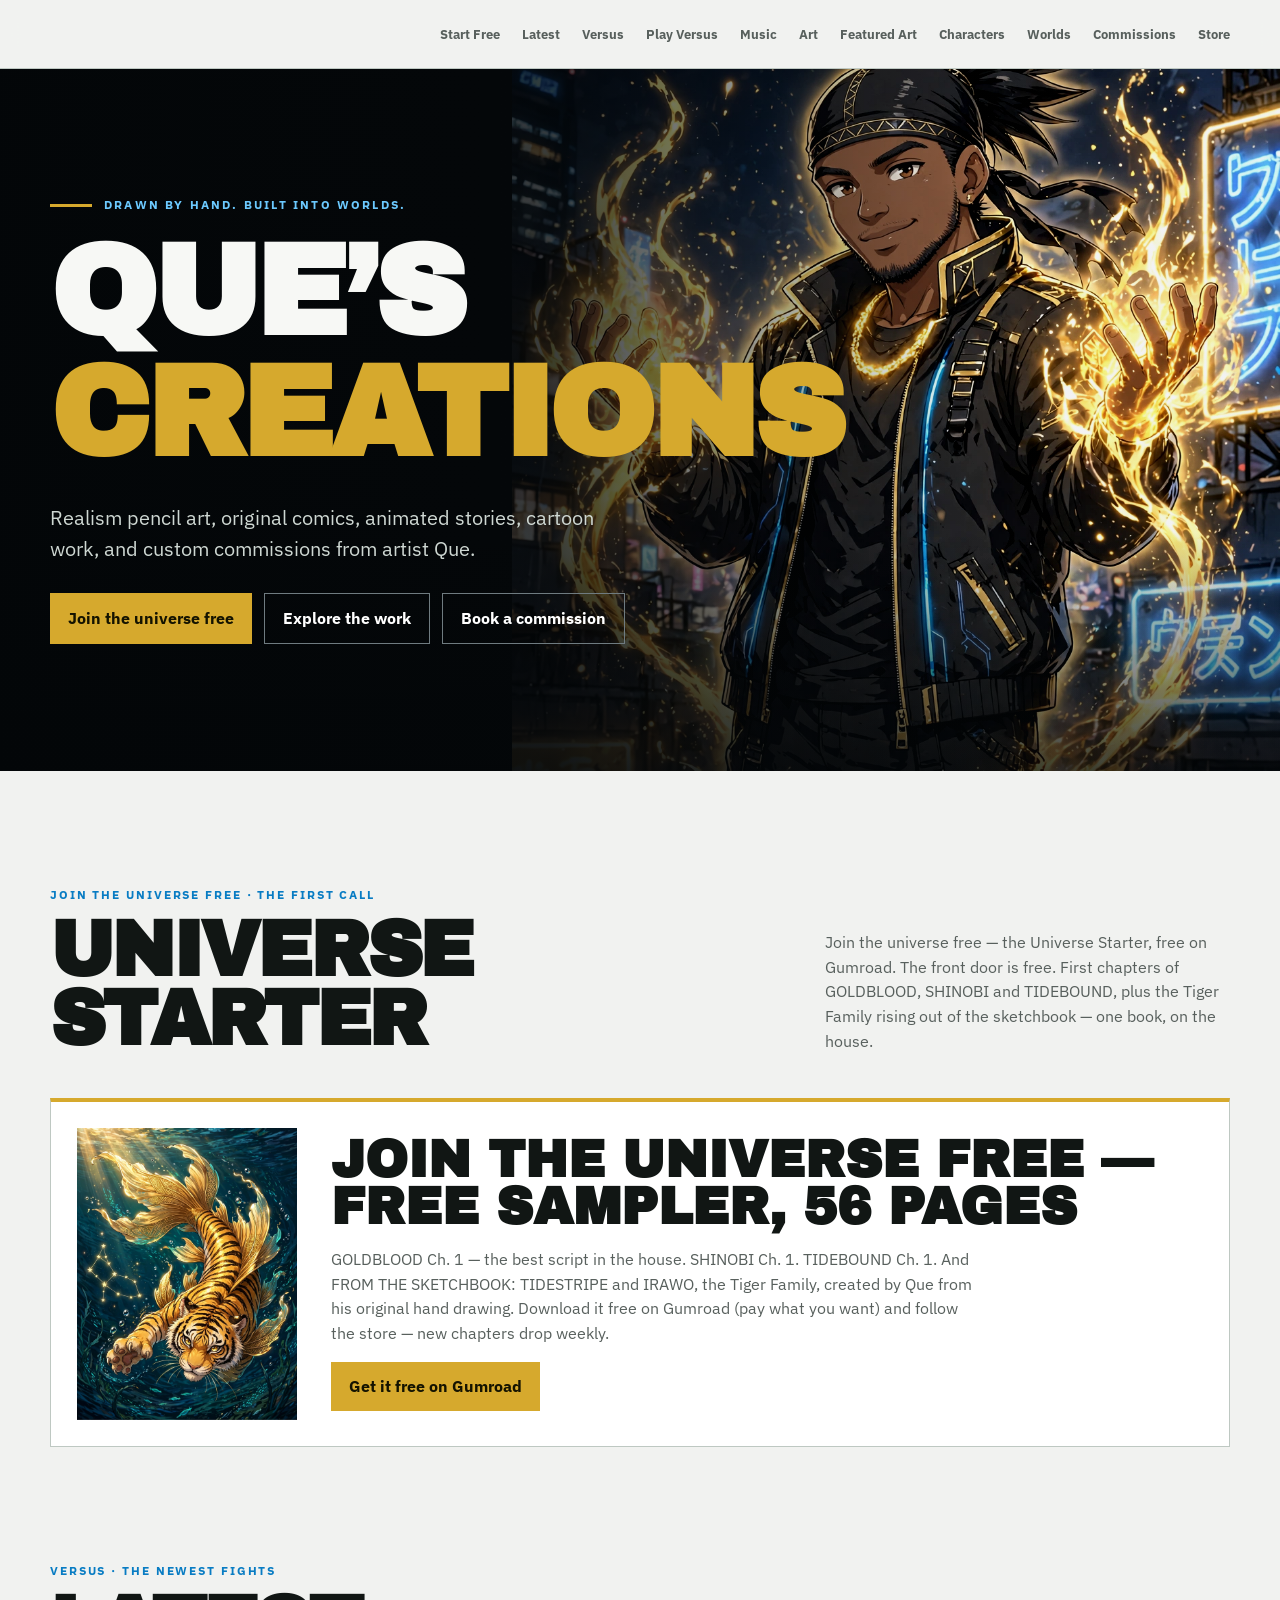
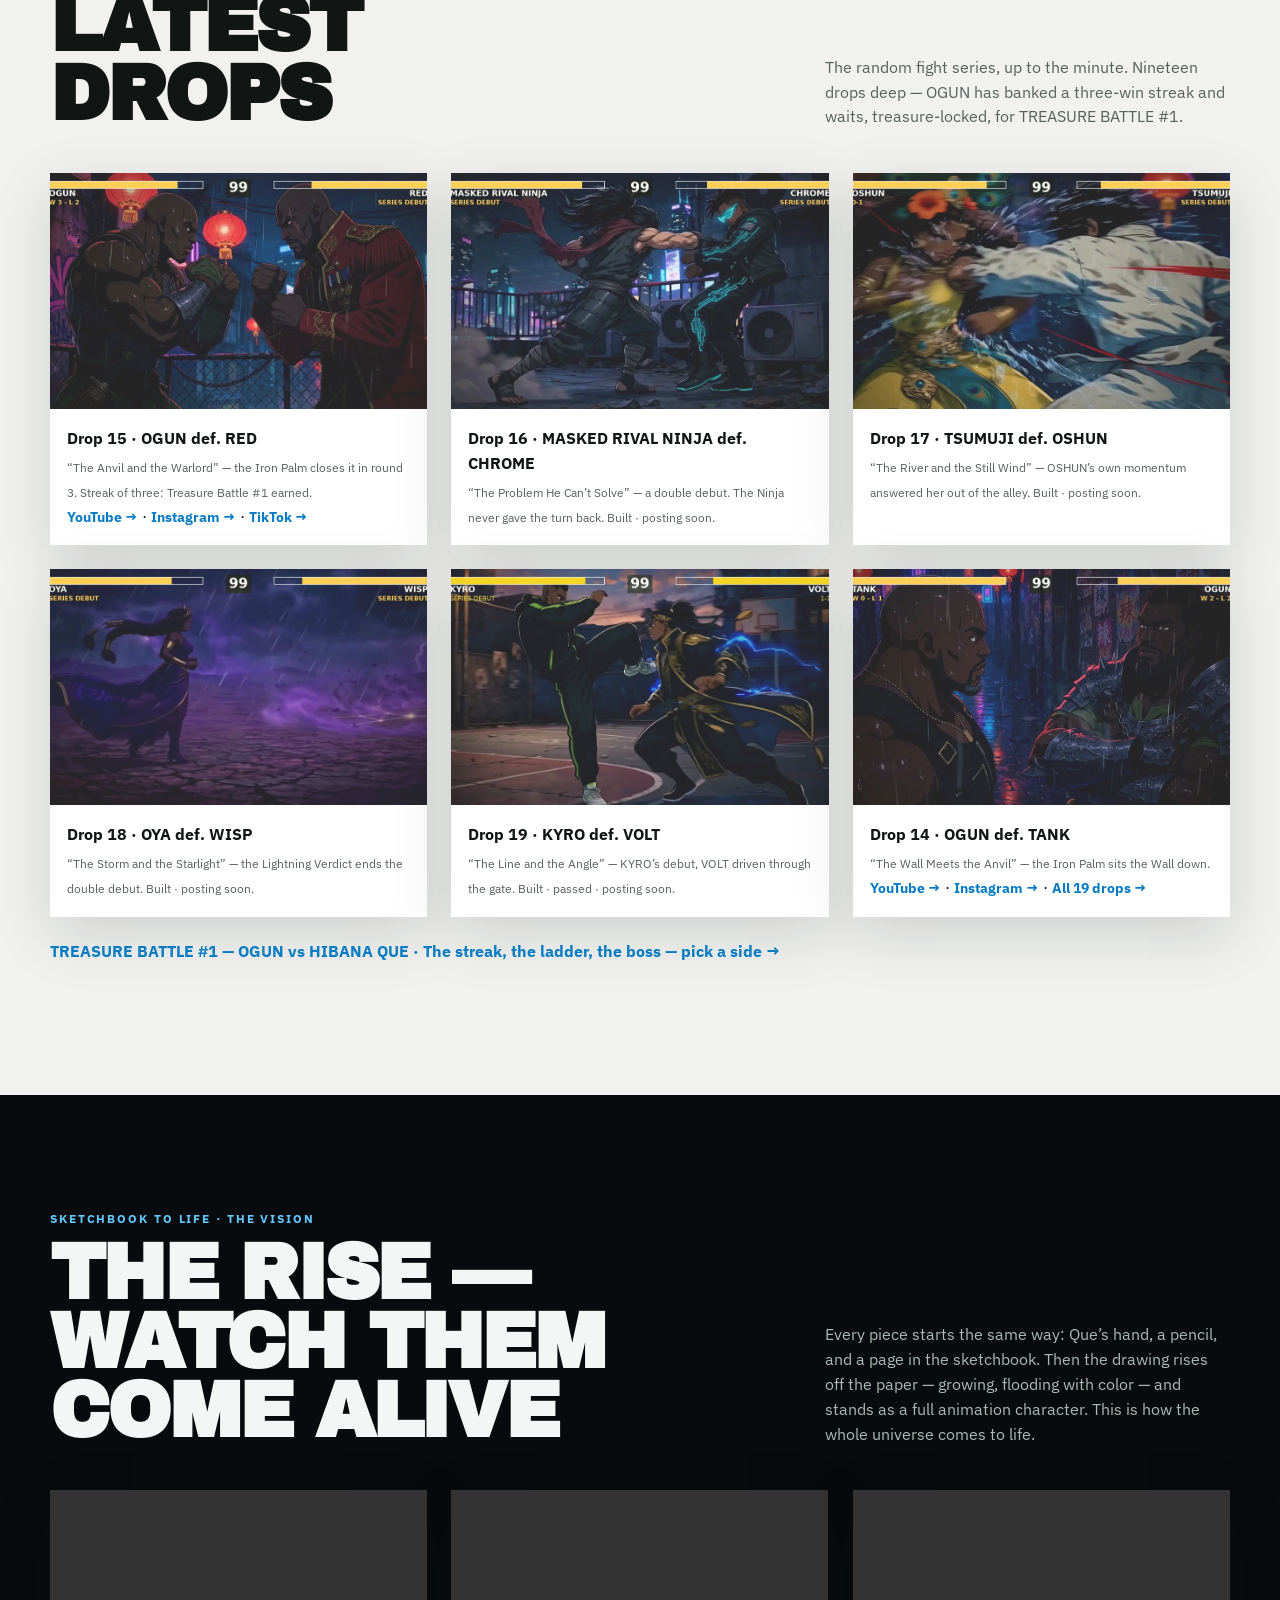
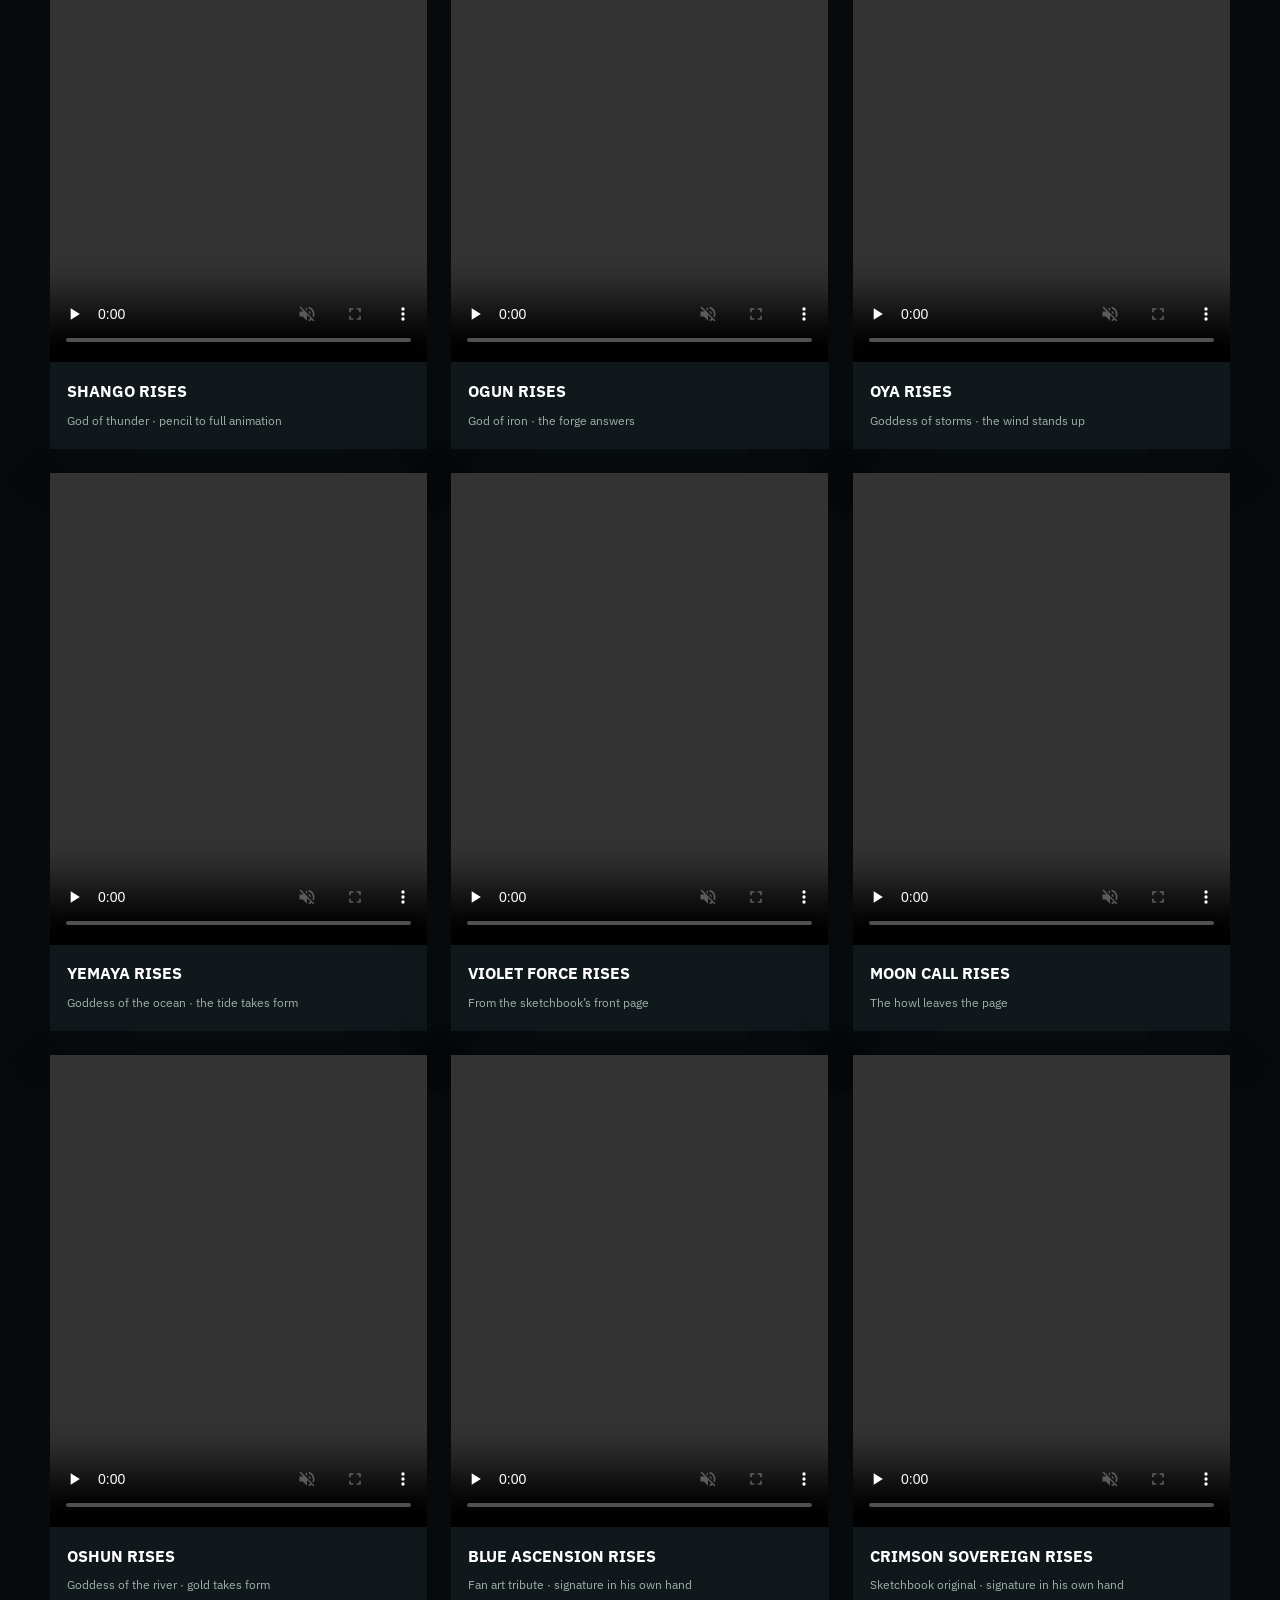
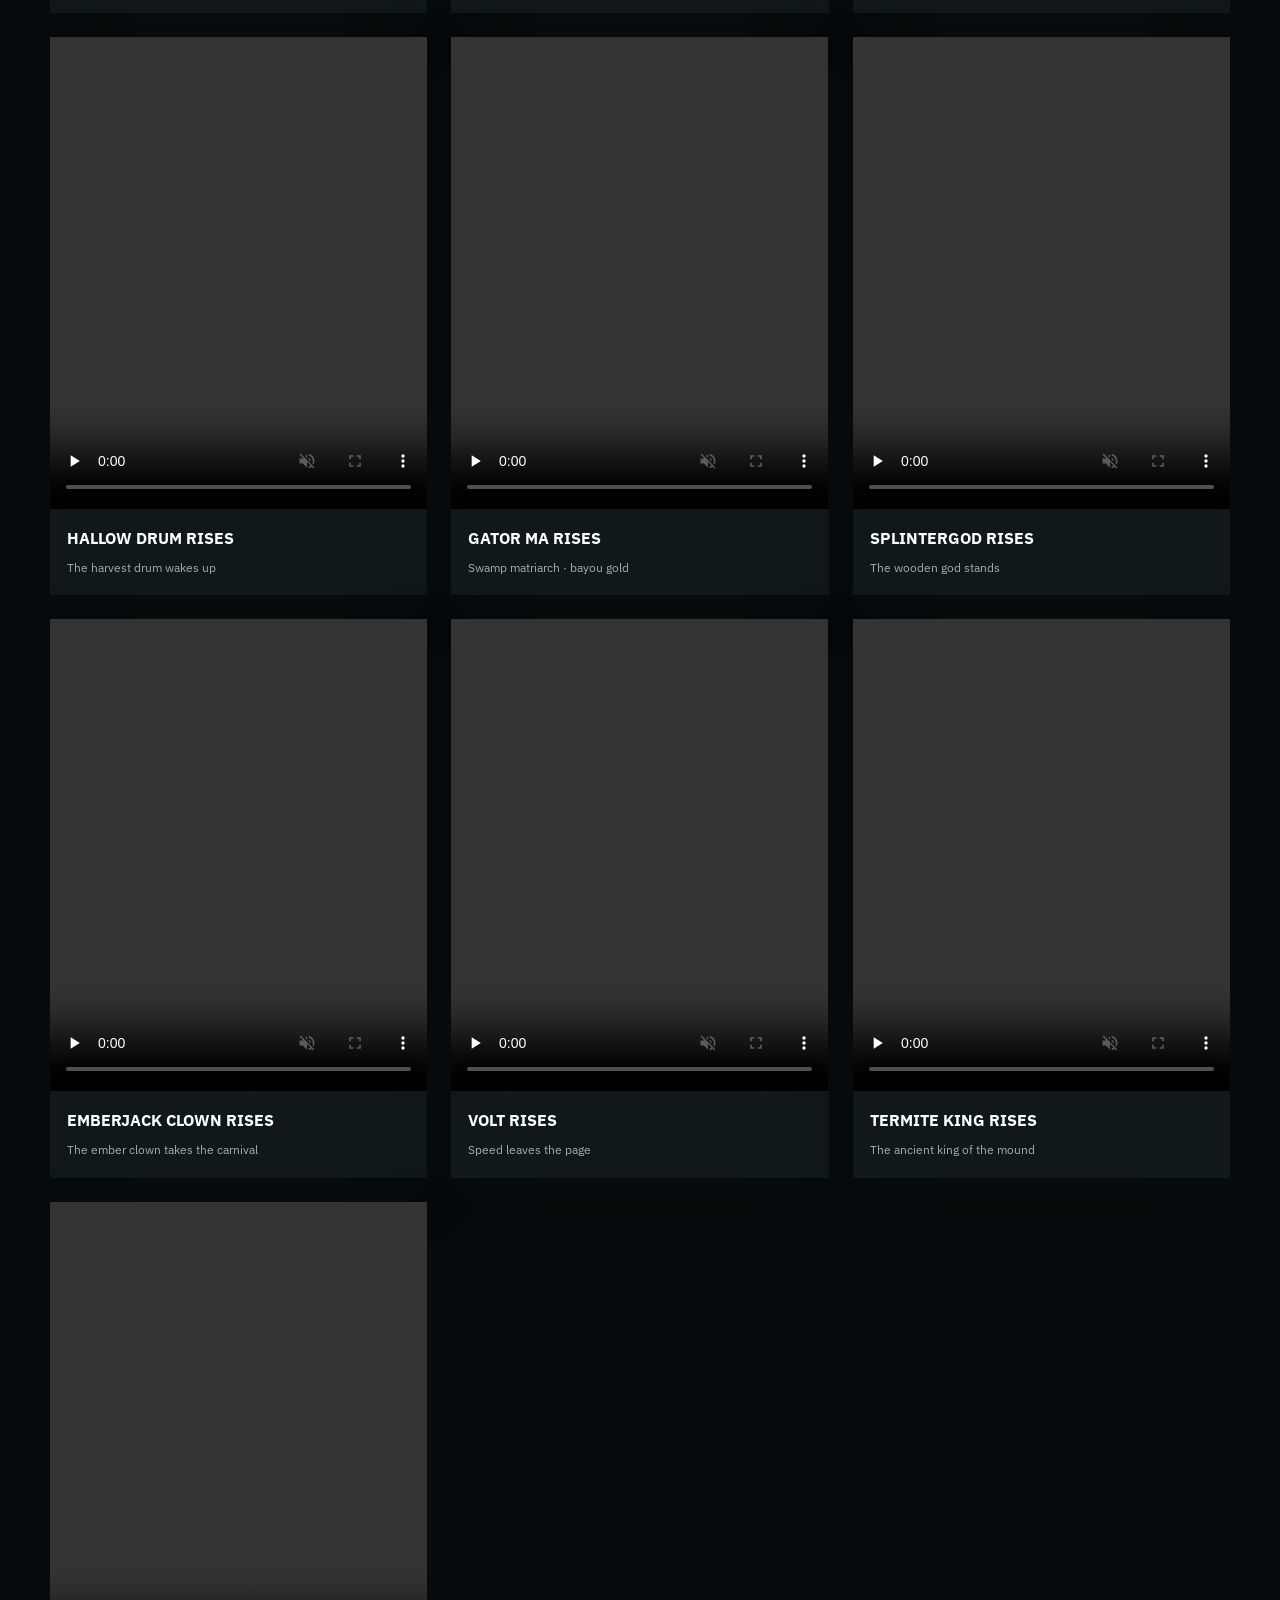
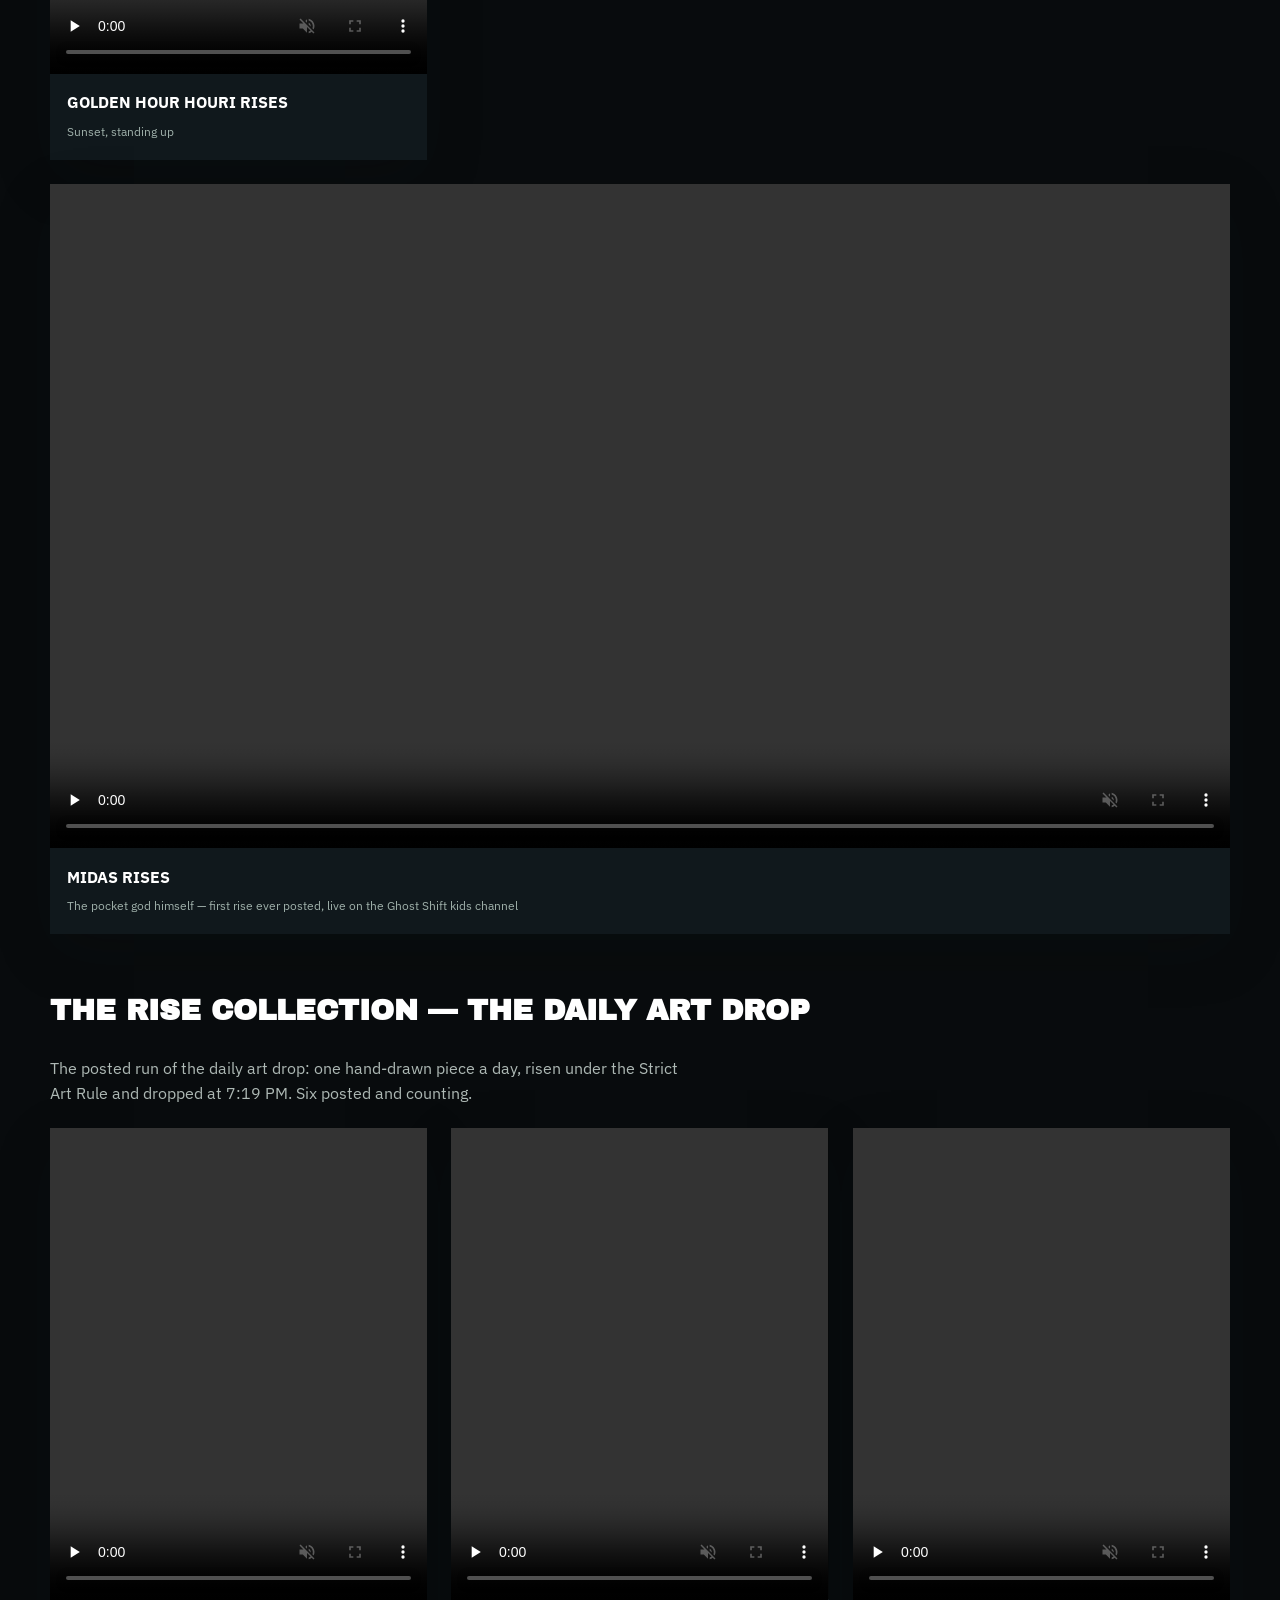
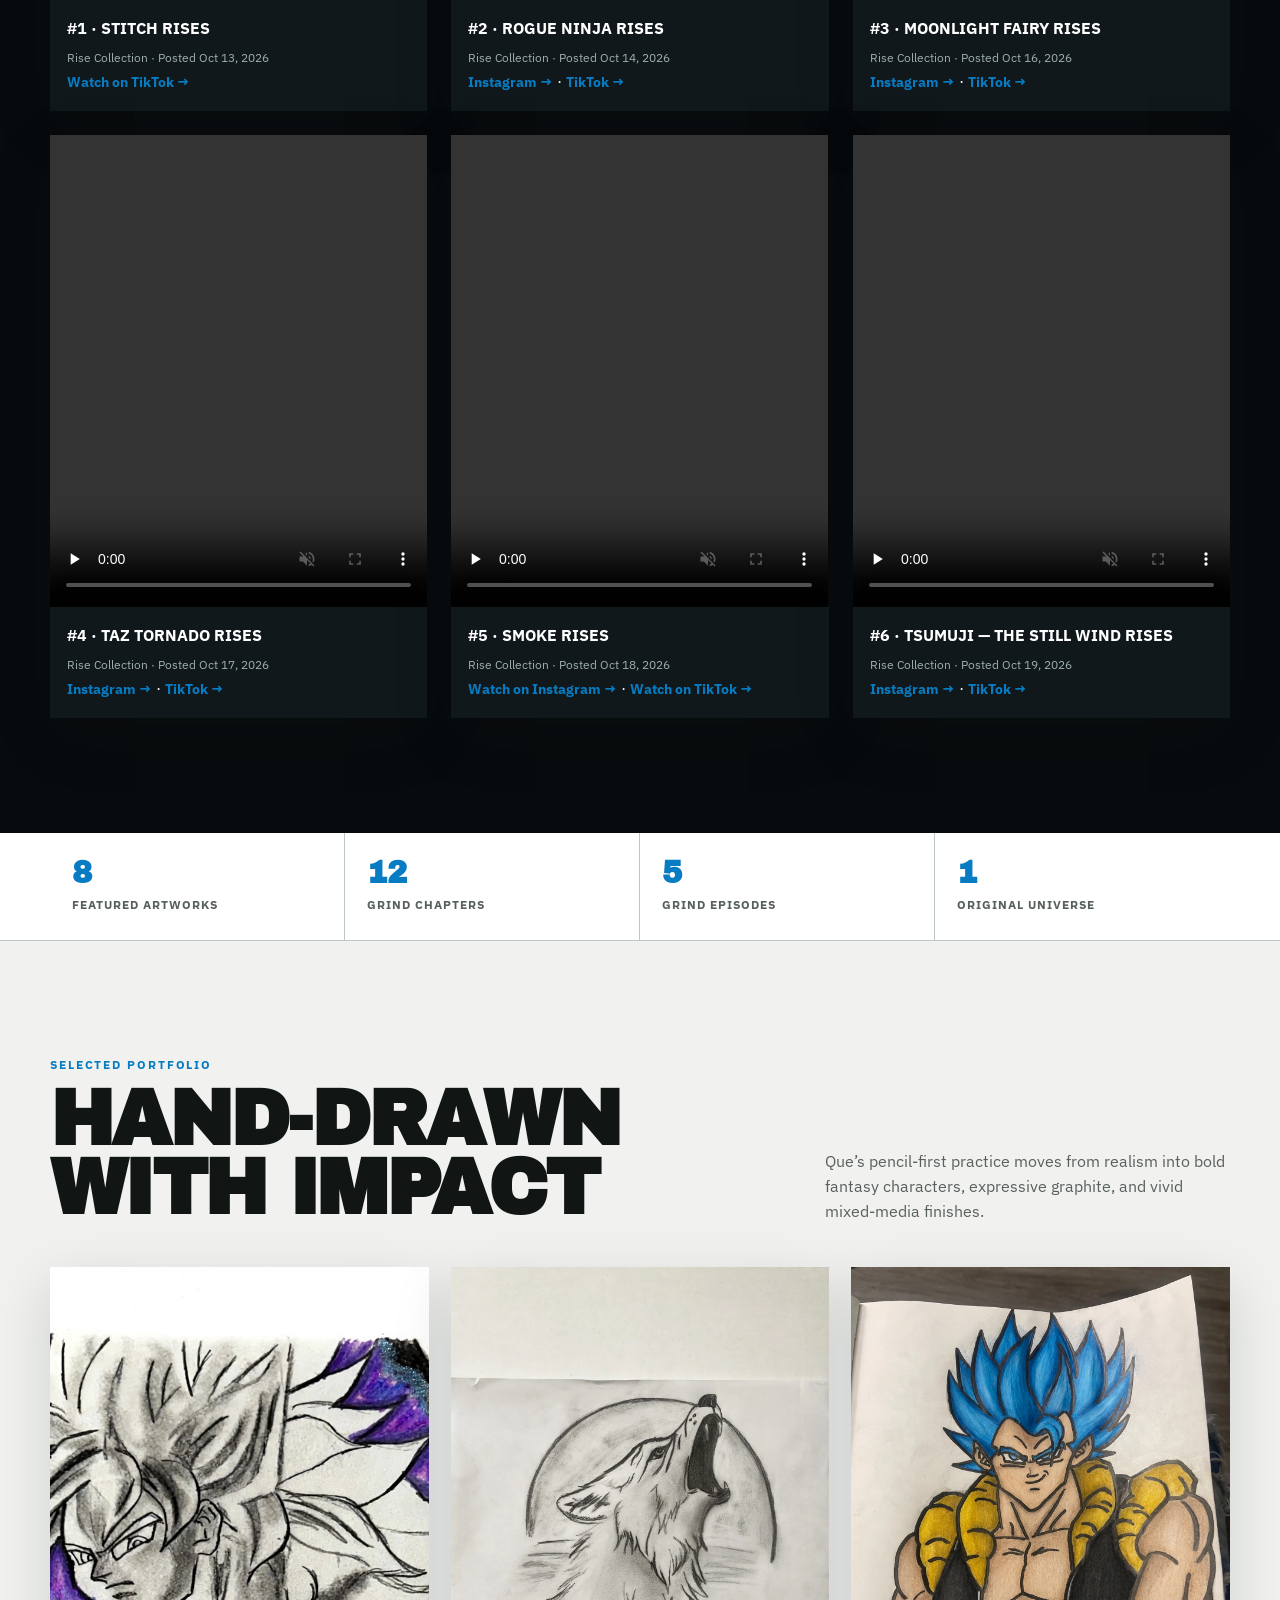
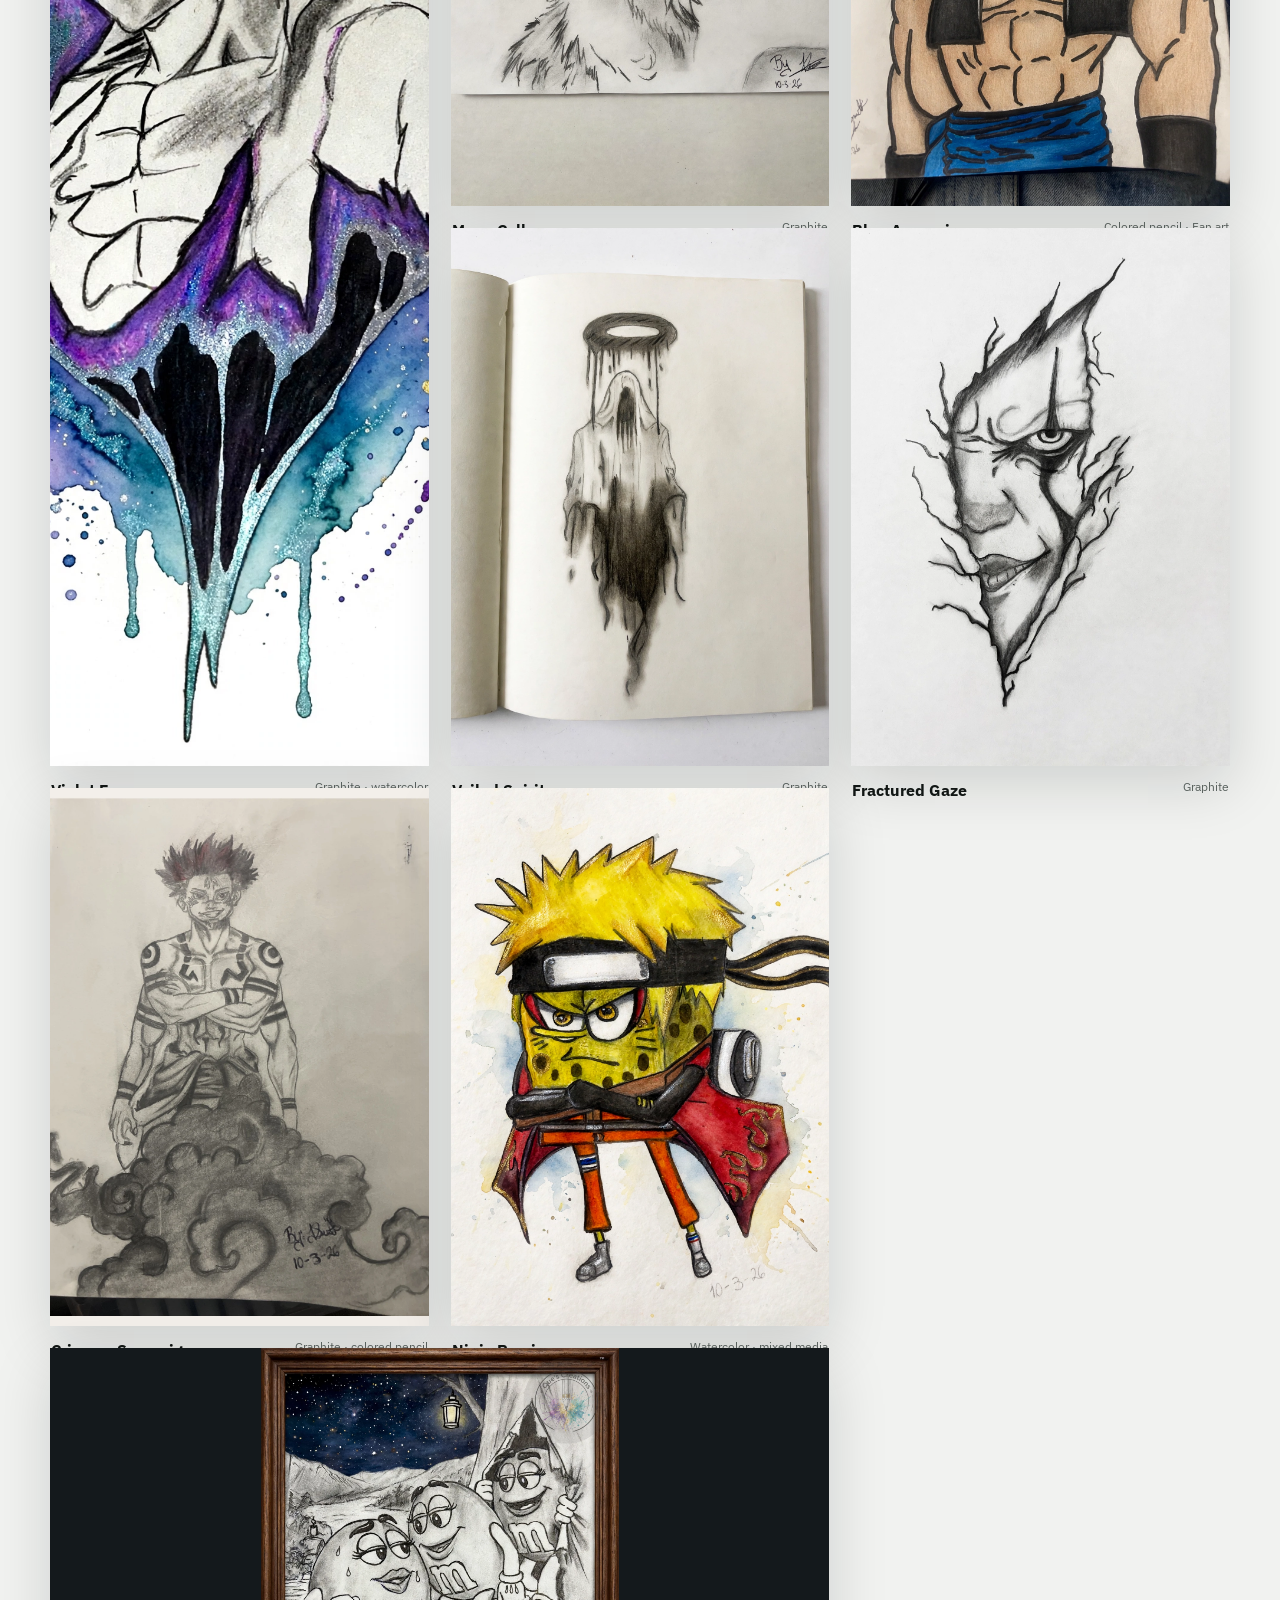
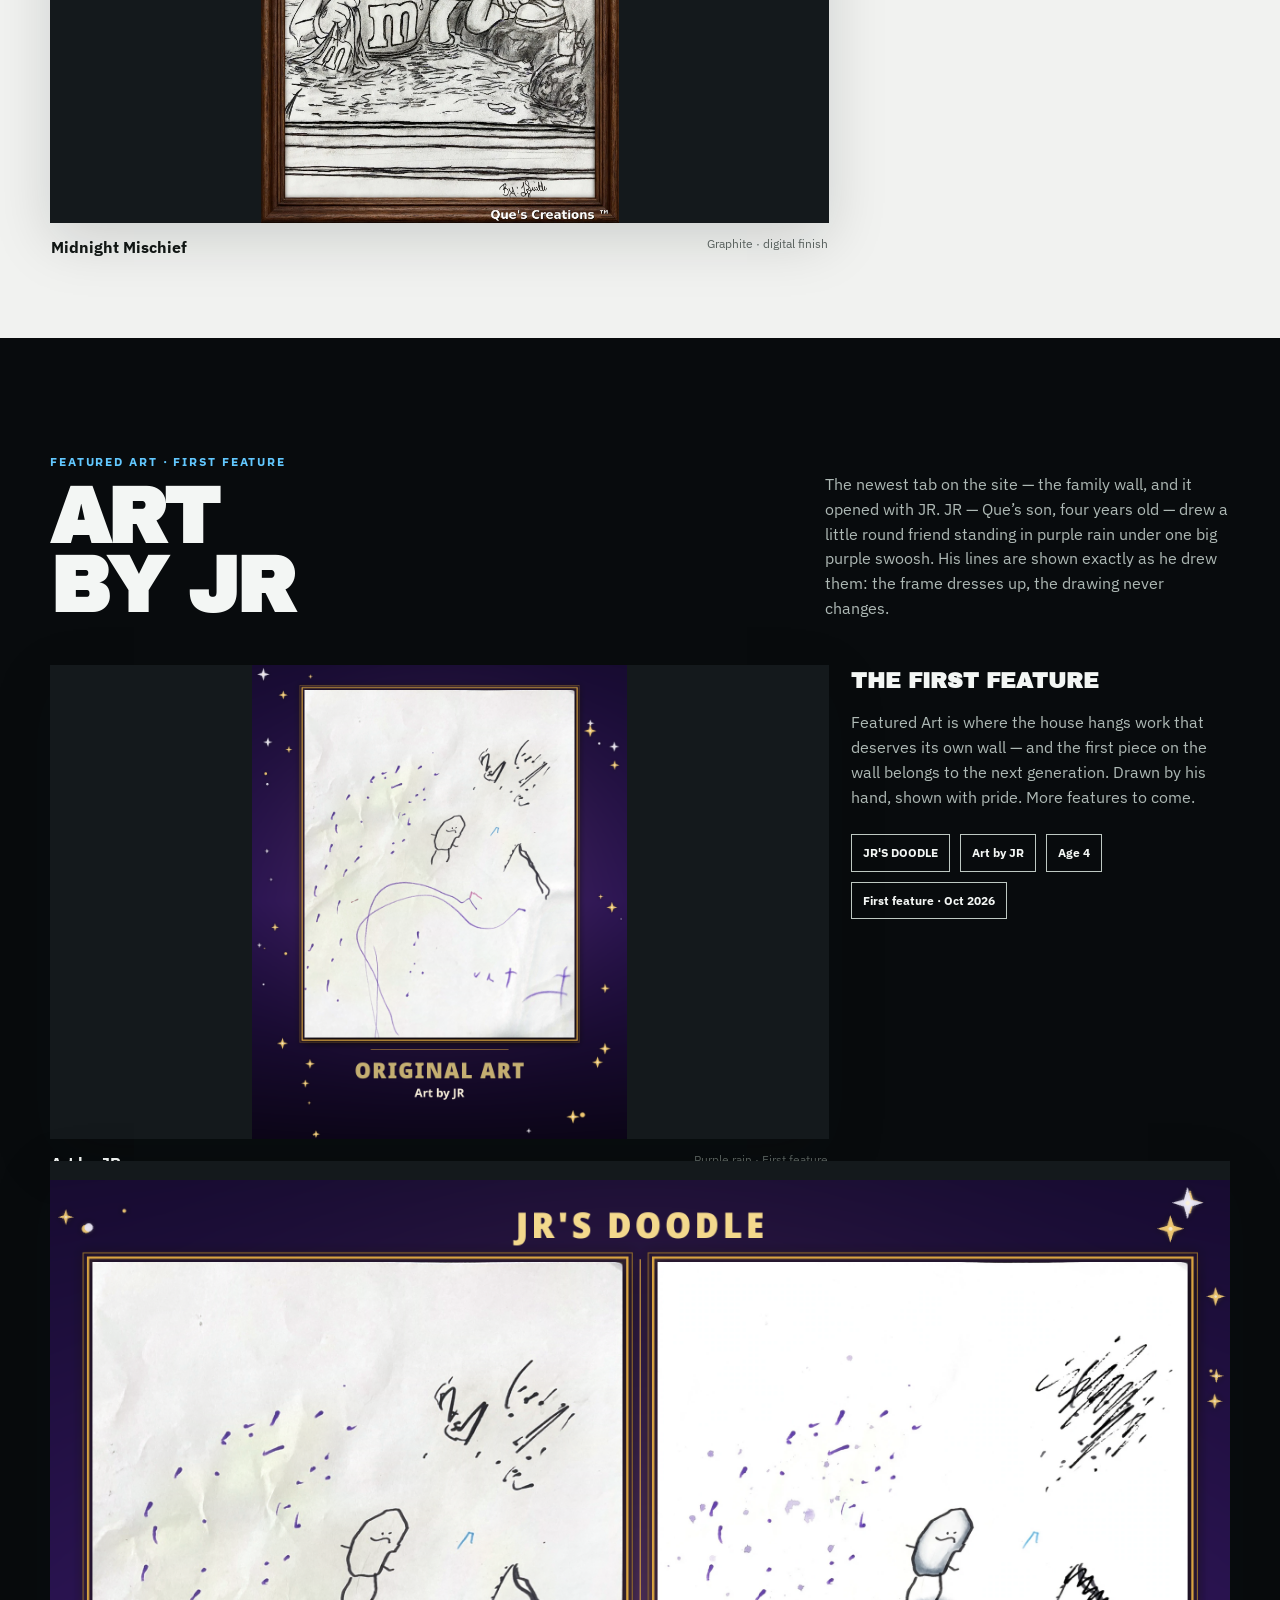
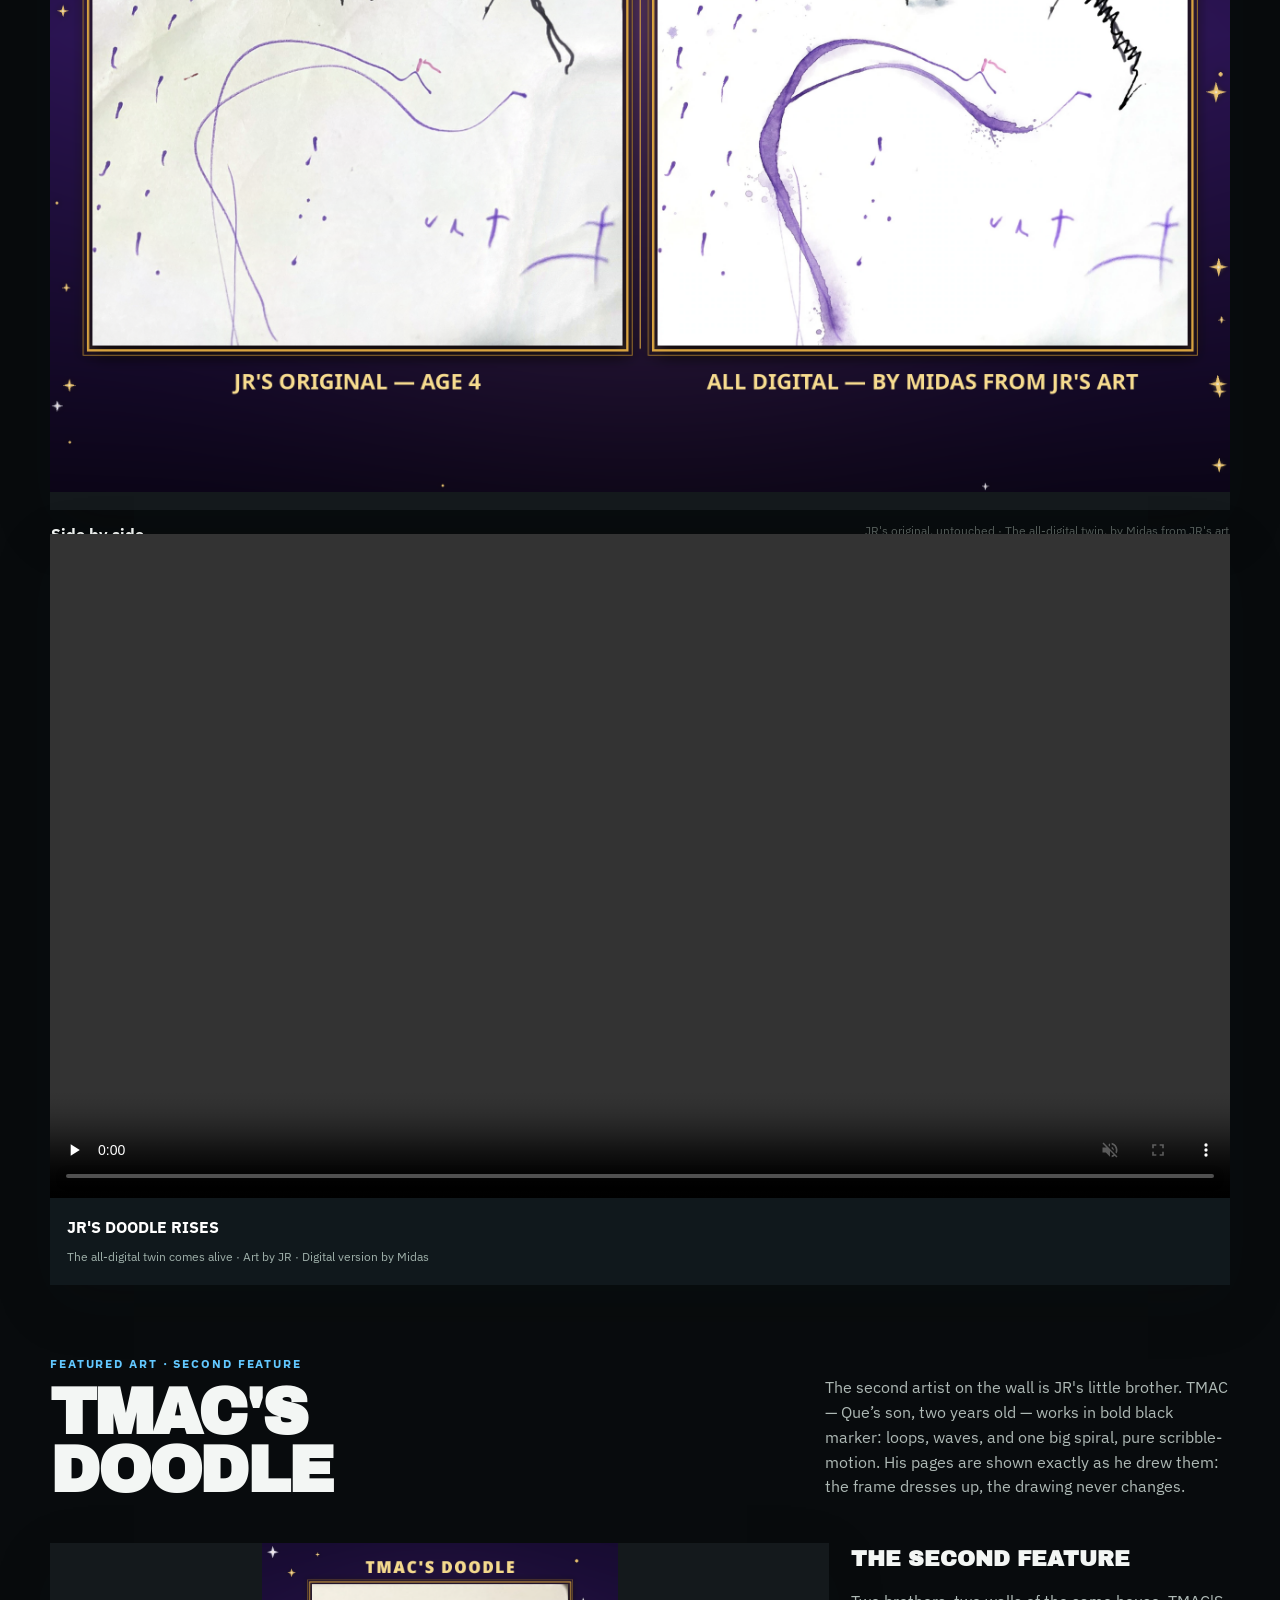
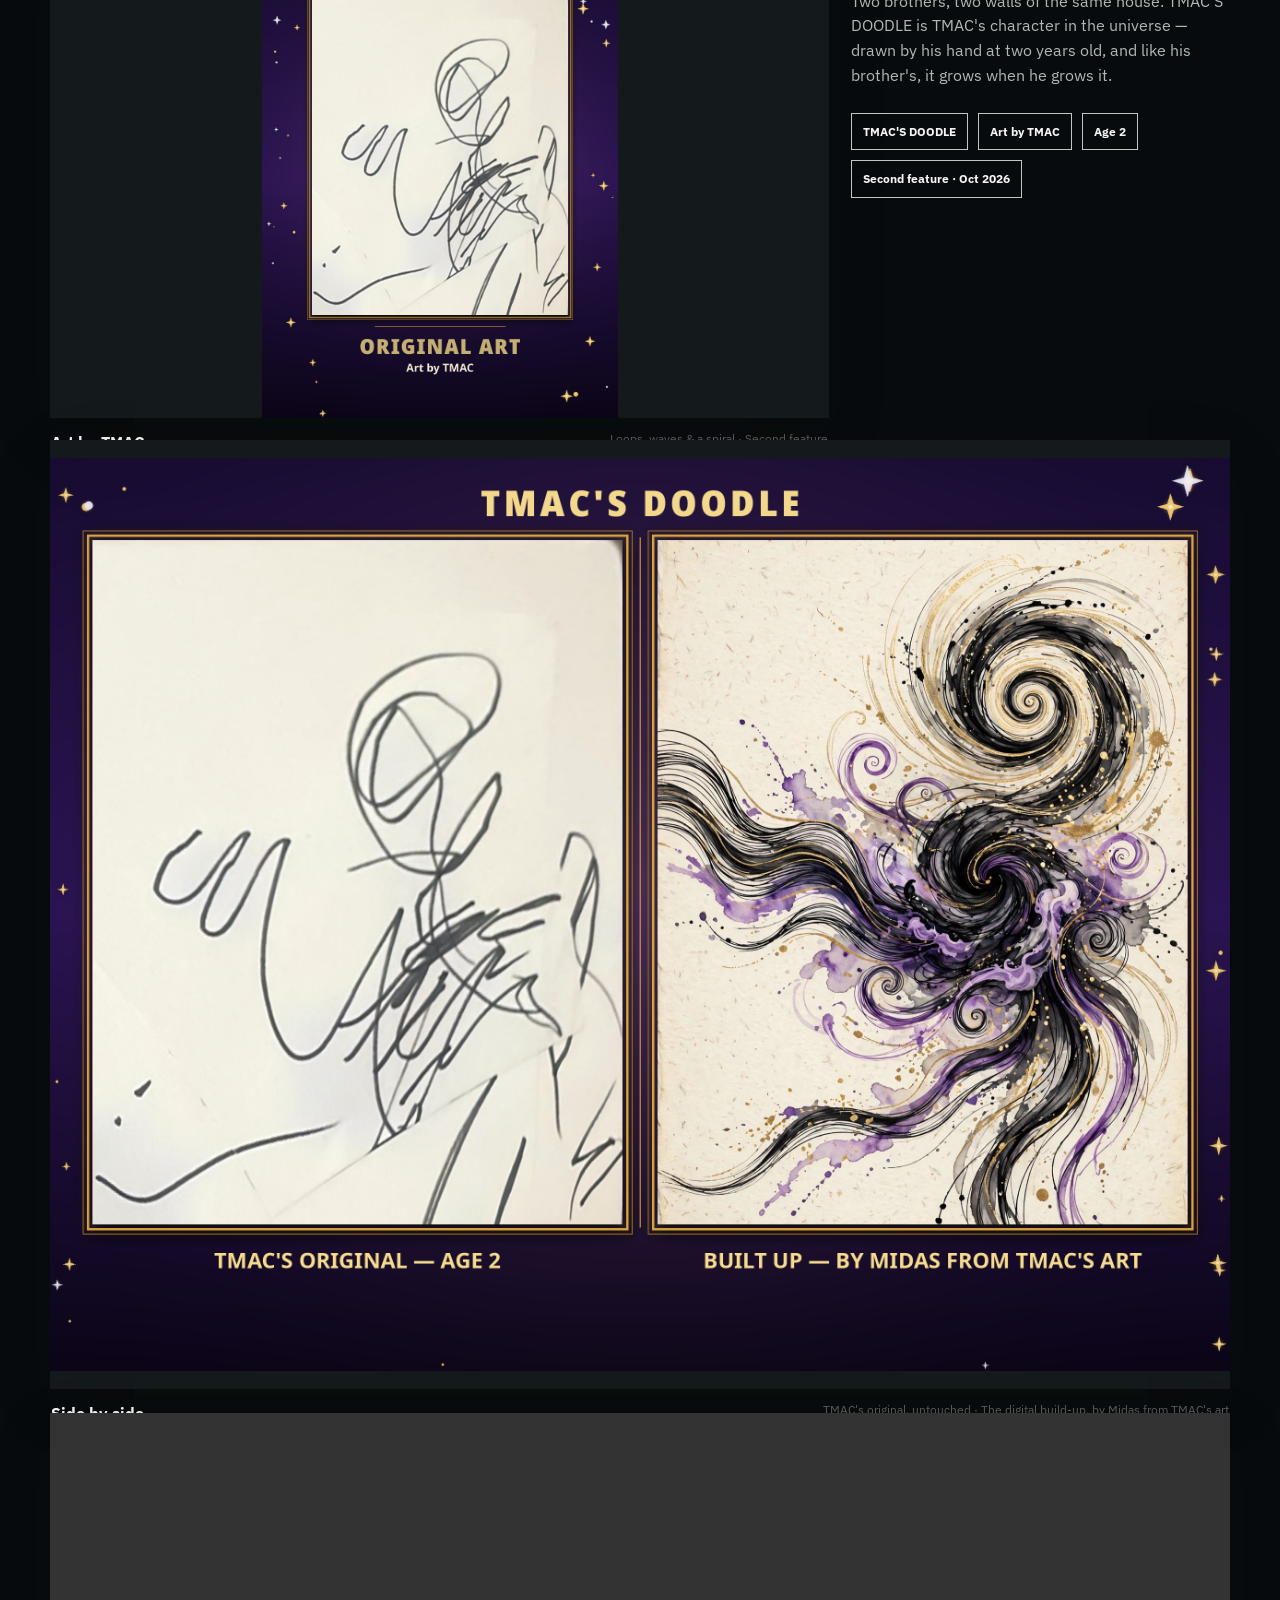
==== commit d01823e1: "Versus Playground: playable pick-'em page — fans pick two roster fighters, the playground plays the " ====
--- a/index.html
+++ b/index.html
@@ -31,7 +31,7 @@
 </style>
 </head>
 <body>
-<nav class="site-nav" aria-label="Primary navigation"><div class="wrap nav-inner"><div class="nav-links"><a href="#start">Start Free</a><a href="#latest">Latest</a><a href="versus.html">Versus</a><a href="music.html">Music</a><a href="#art">Art</a><a href="#featured-art">Featured Art</a><a href="#characters">Characters</a><a href="worlds/">Worlds</a><a href="#commissions">Commissions</a><a href="https://ques-creations.printful.me/" target="_blank" rel="noopener">Store</a></div></div></nav>
+<nav class="site-nav" aria-label="Primary navigation"><div class="wrap nav-inner"><div class="nav-links"><a href="#start">Start Free</a><a href="#latest">Latest</a><a href="versus.html">Versus</a><a href="versus-playground.html">Play Versus</a><a href="music.html">Music</a><a href="#art">Art</a><a href="#featured-art">Featured Art</a><a href="#characters">Characters</a><a href="worlds/">Worlds</a><a href="#commissions">Commissions</a><a href="https://ques-creations.printful.me/" target="_blank" rel="noopener">Store</a></div></div></nav>
 <main id="top">
 <section class="hero"><img class="hero-img" src="assets/brand/qyro.webp" alt="QYRO, Que’s original urban anime mascot, standing on a neon rooftop in black and gold techwear" /><div class="wrap hero-inner"><div class="hero-copy"><div class="hero-kicker">Drawn by hand. Built into worlds.</div><h1>Que’s <span>Creations</span></h1><p>Realism pencil art, original comics, animated stories, cartoon work, and custom commissions from artist Que.</p><div class="actions"><a class="btn" href="https://unseenpotential.gumroad.com/l/fyhlow" target="_blank" rel="noopener">Join the universe free</a><a class="btn secondary" href="#art">Explore the work</a><a class="btn secondary" href="#commissions">Book a commission</a></div></div></div></section>
 <section class="section" id="start"><div class="wrap"><header class="section-head"><div><div class="section-label">Join the universe free · The first call</div><h2>Universe<br/>Starter</h2></div><p>Join the universe free — the Universe Starter, free on Gumroad. The front door is free. First chapters of GOLDBLOOD, SHINOBI and TIDEBOUND, plus the Tiger Family rising out of the sketchbook — one book, on the house.</p></header><div class="omnibus" style="background:var(--surface);border-color:var(--line);border-top:4px solid var(--gold)"><img src="assets/books/universe-starter-cover.jpg" alt="Universe Starter cover — TIDESTRIPE, the golden tiger-koi, swimming toward the viewer" /><div><h3 style="color:var(--ink)">Join the universe free — Free Sampler, 56 pages</h3><p style="color:var(--muted)">GOLDBLOOD Ch. 1 — the best script in the house. SHINOBI Ch. 1. TIDEBOUND Ch. 1. And FROM THE SKETCHBOOK: TIDESTRIPE and IRAWO, the Tiger Family, created by Que from his original hand drawing. Download it free on Gumroad (pay what you want) and follow the store — new chapters drop weekly.</p><div class="actions"><a class="btn" href="https://unseenpotential.gumroad.com/l/fyhlow" target="_blank" rel="noopener">Get it free on Gumroad</a></div></div></div></div></section>
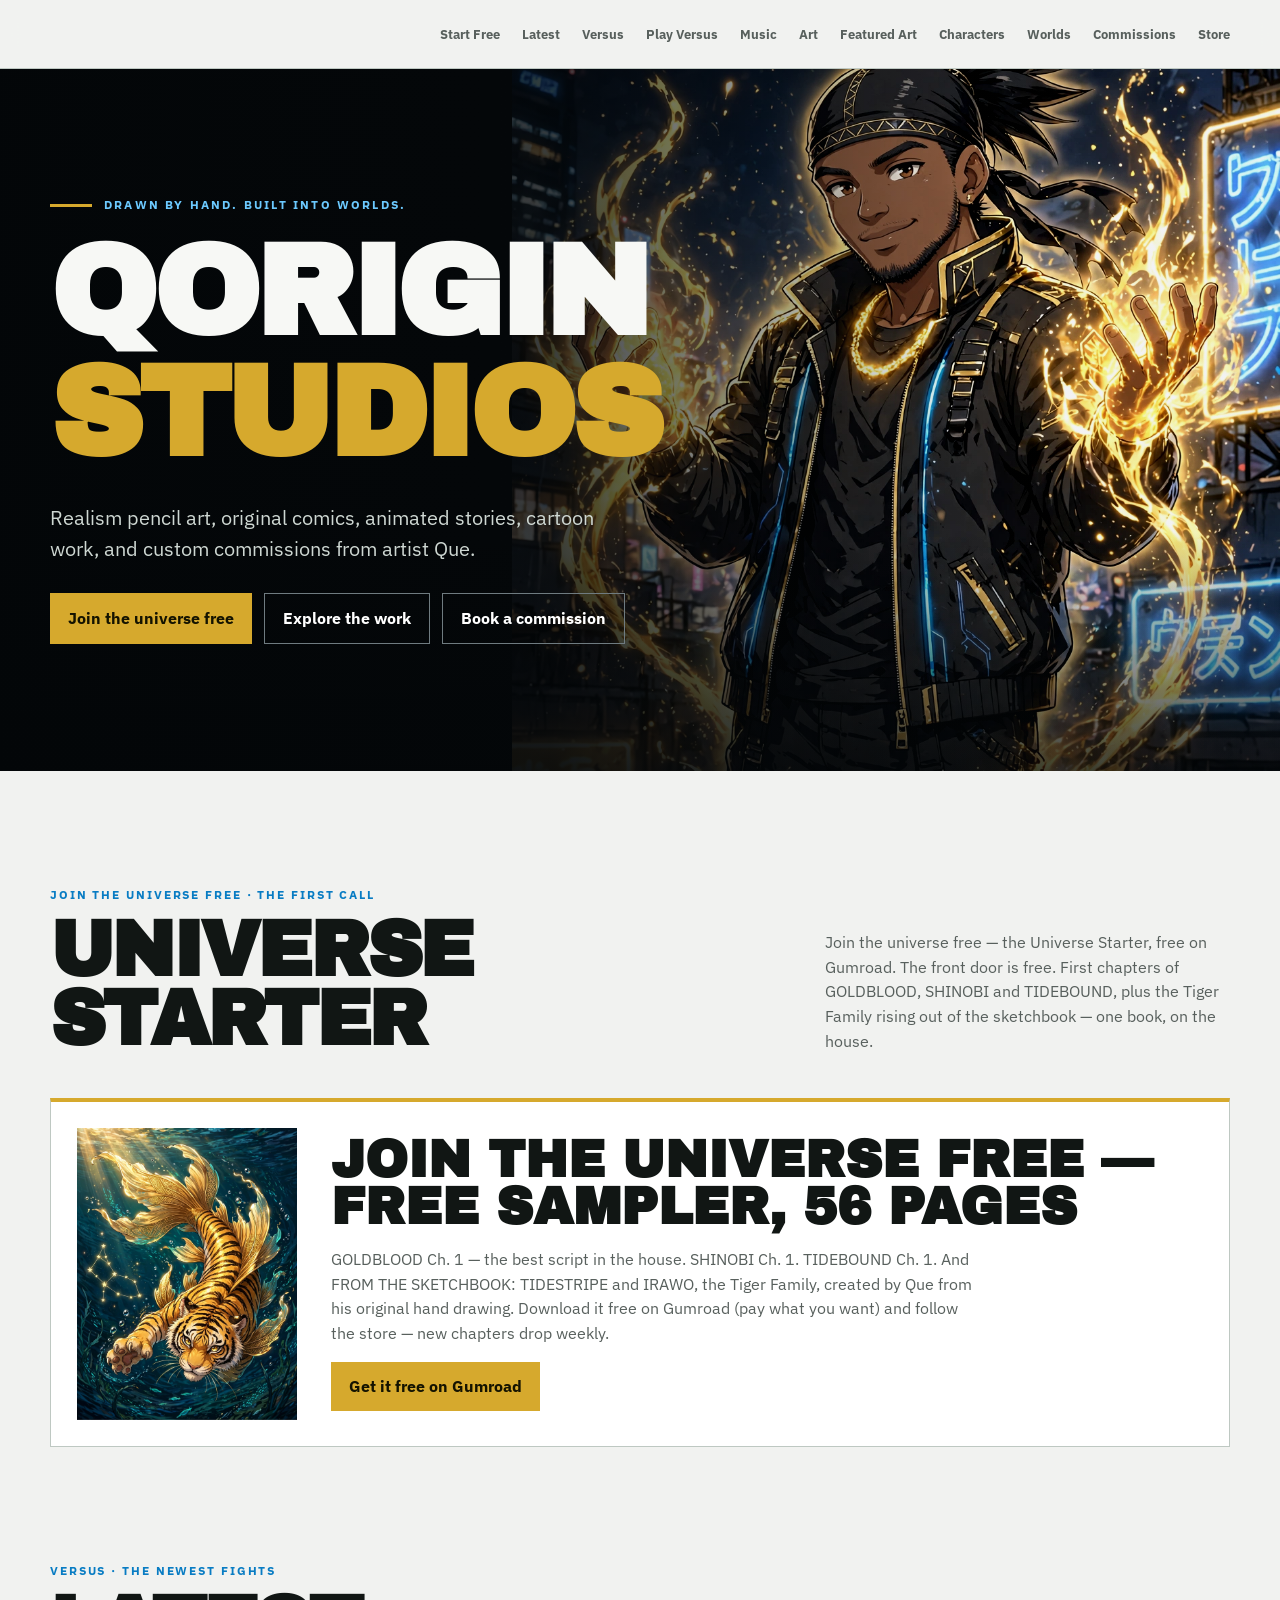
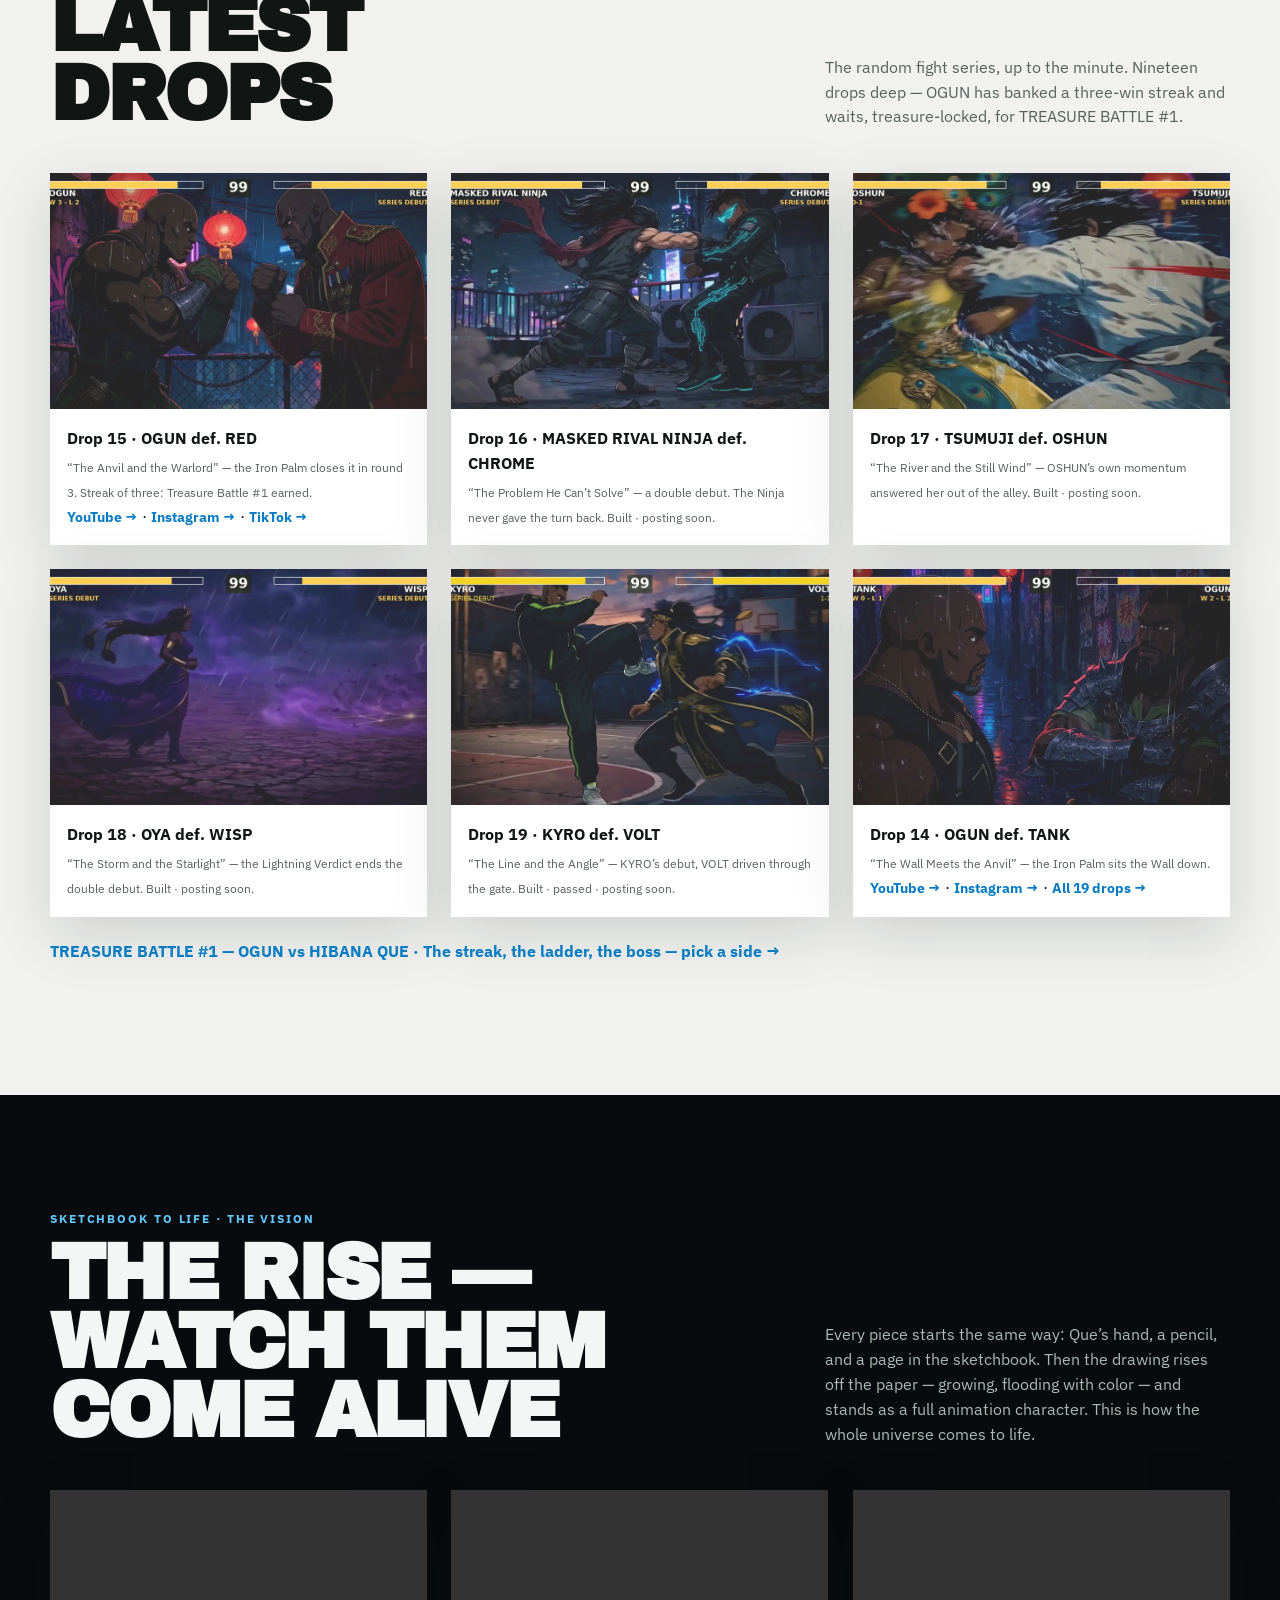
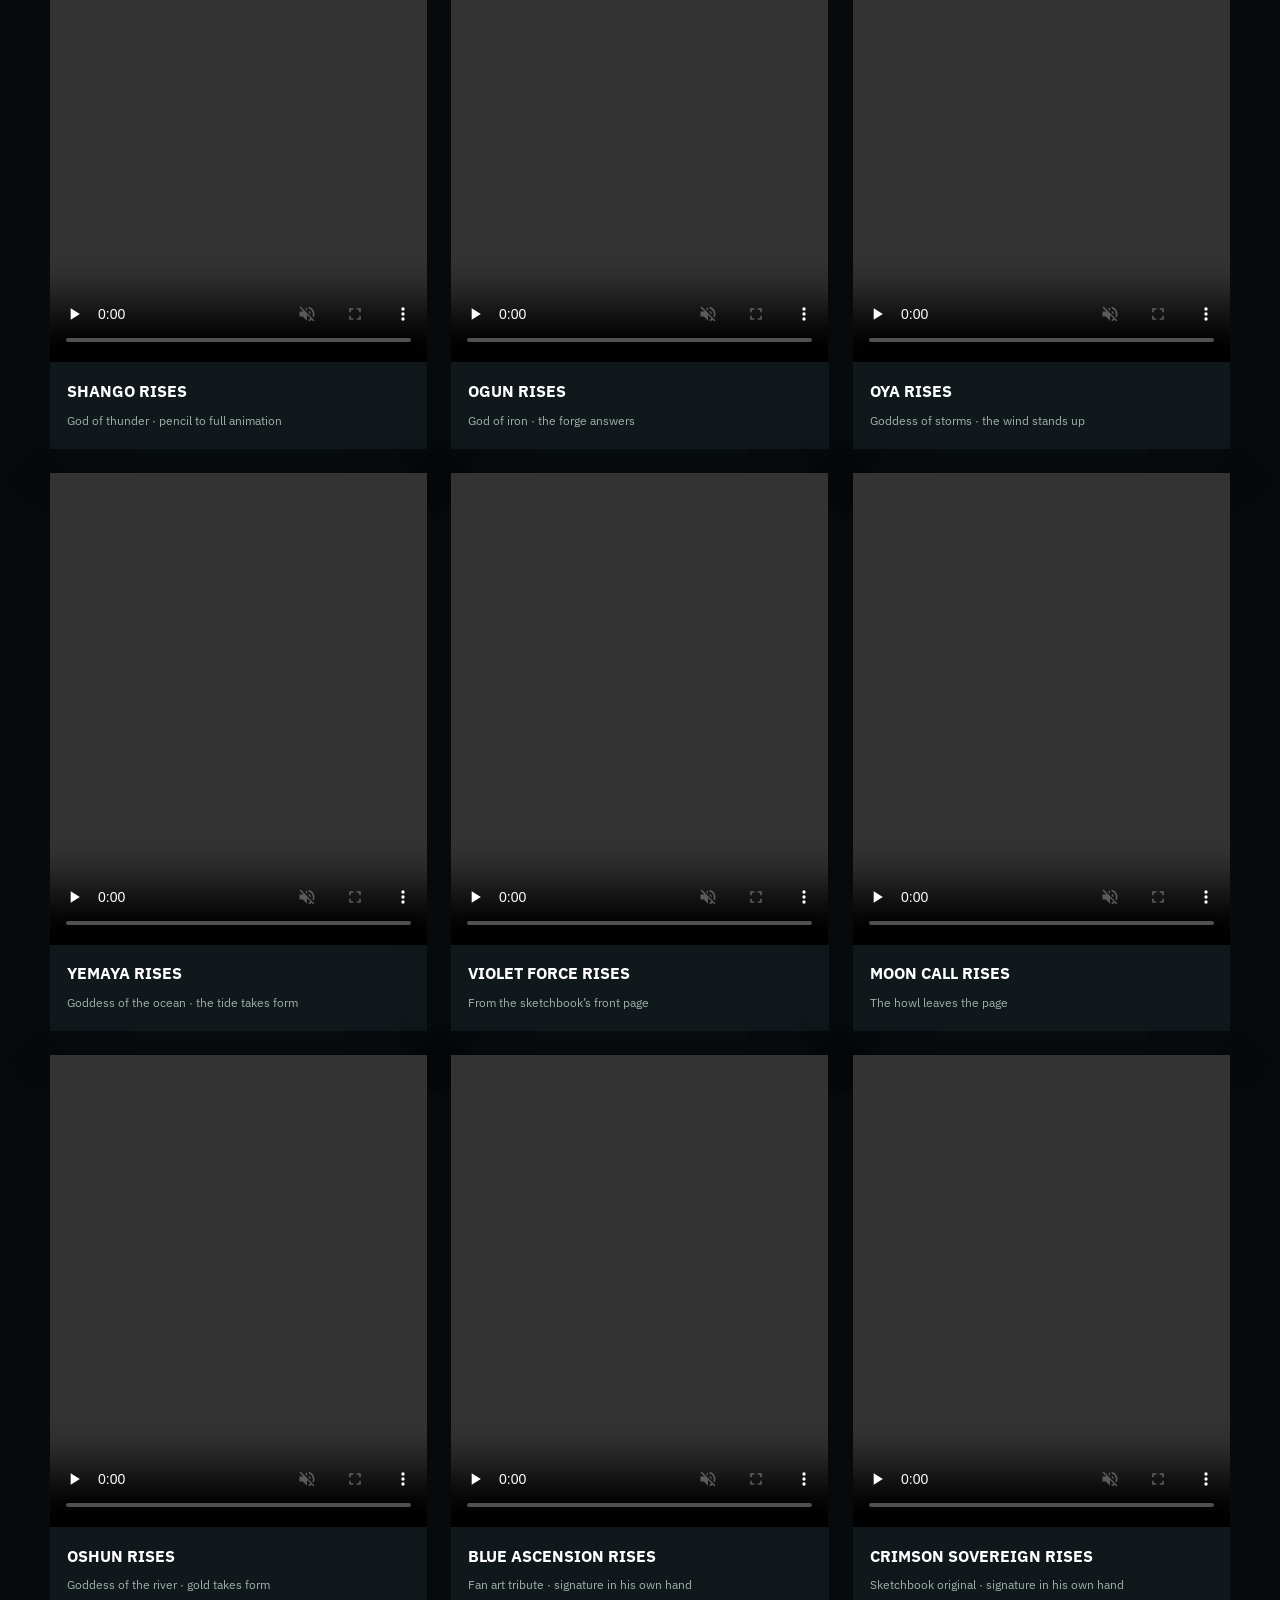
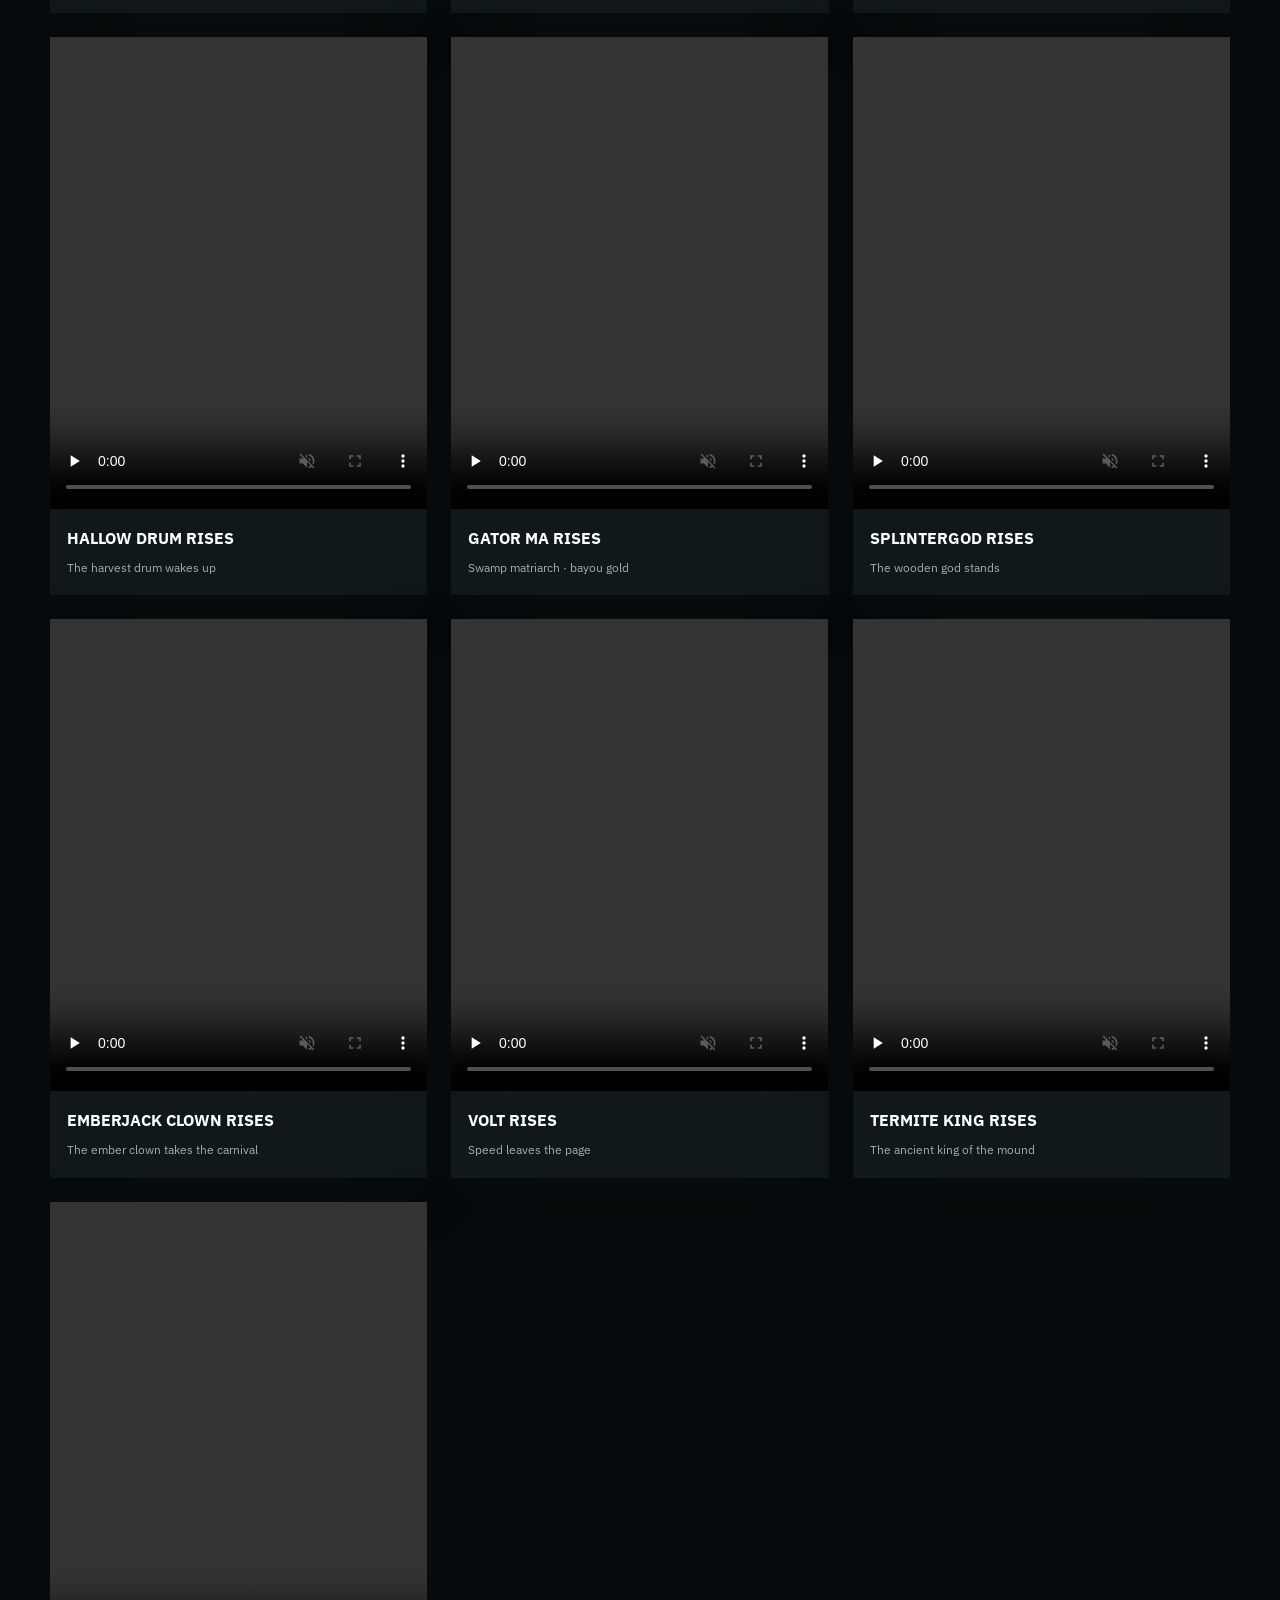
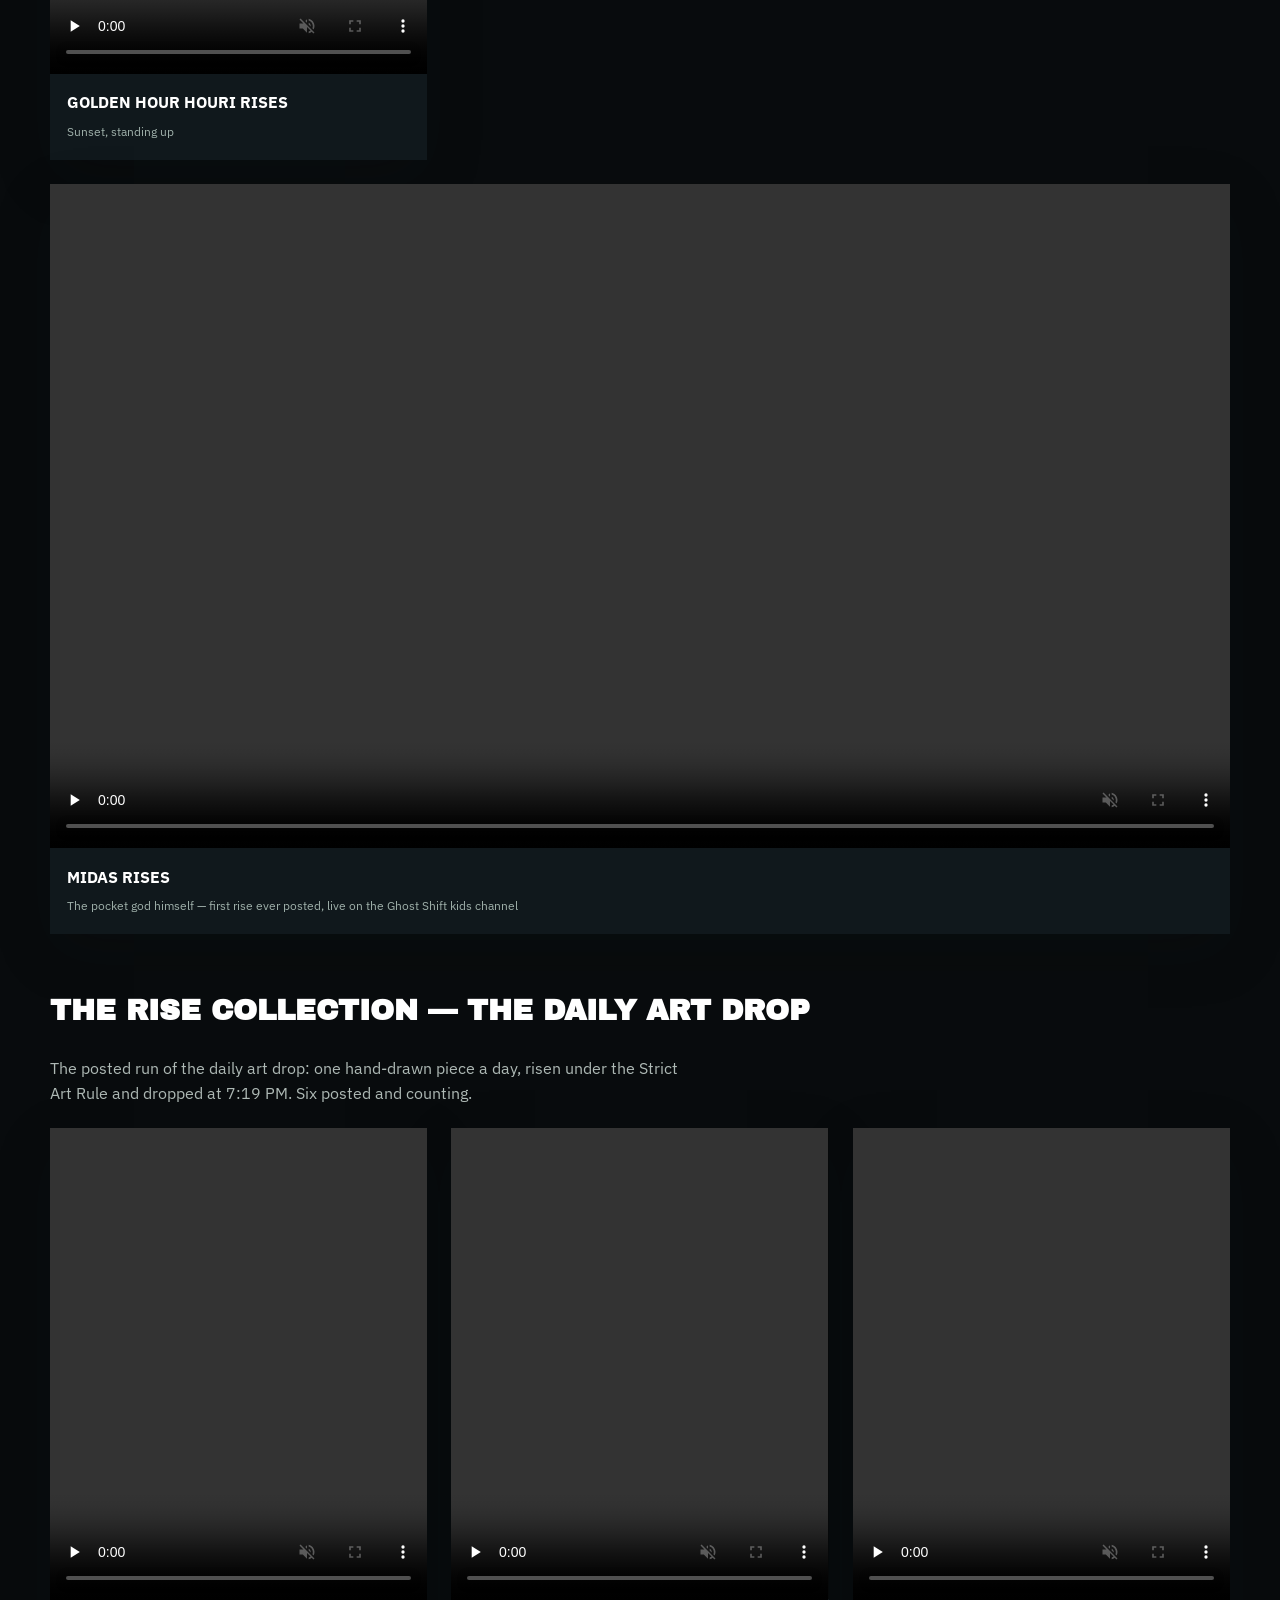
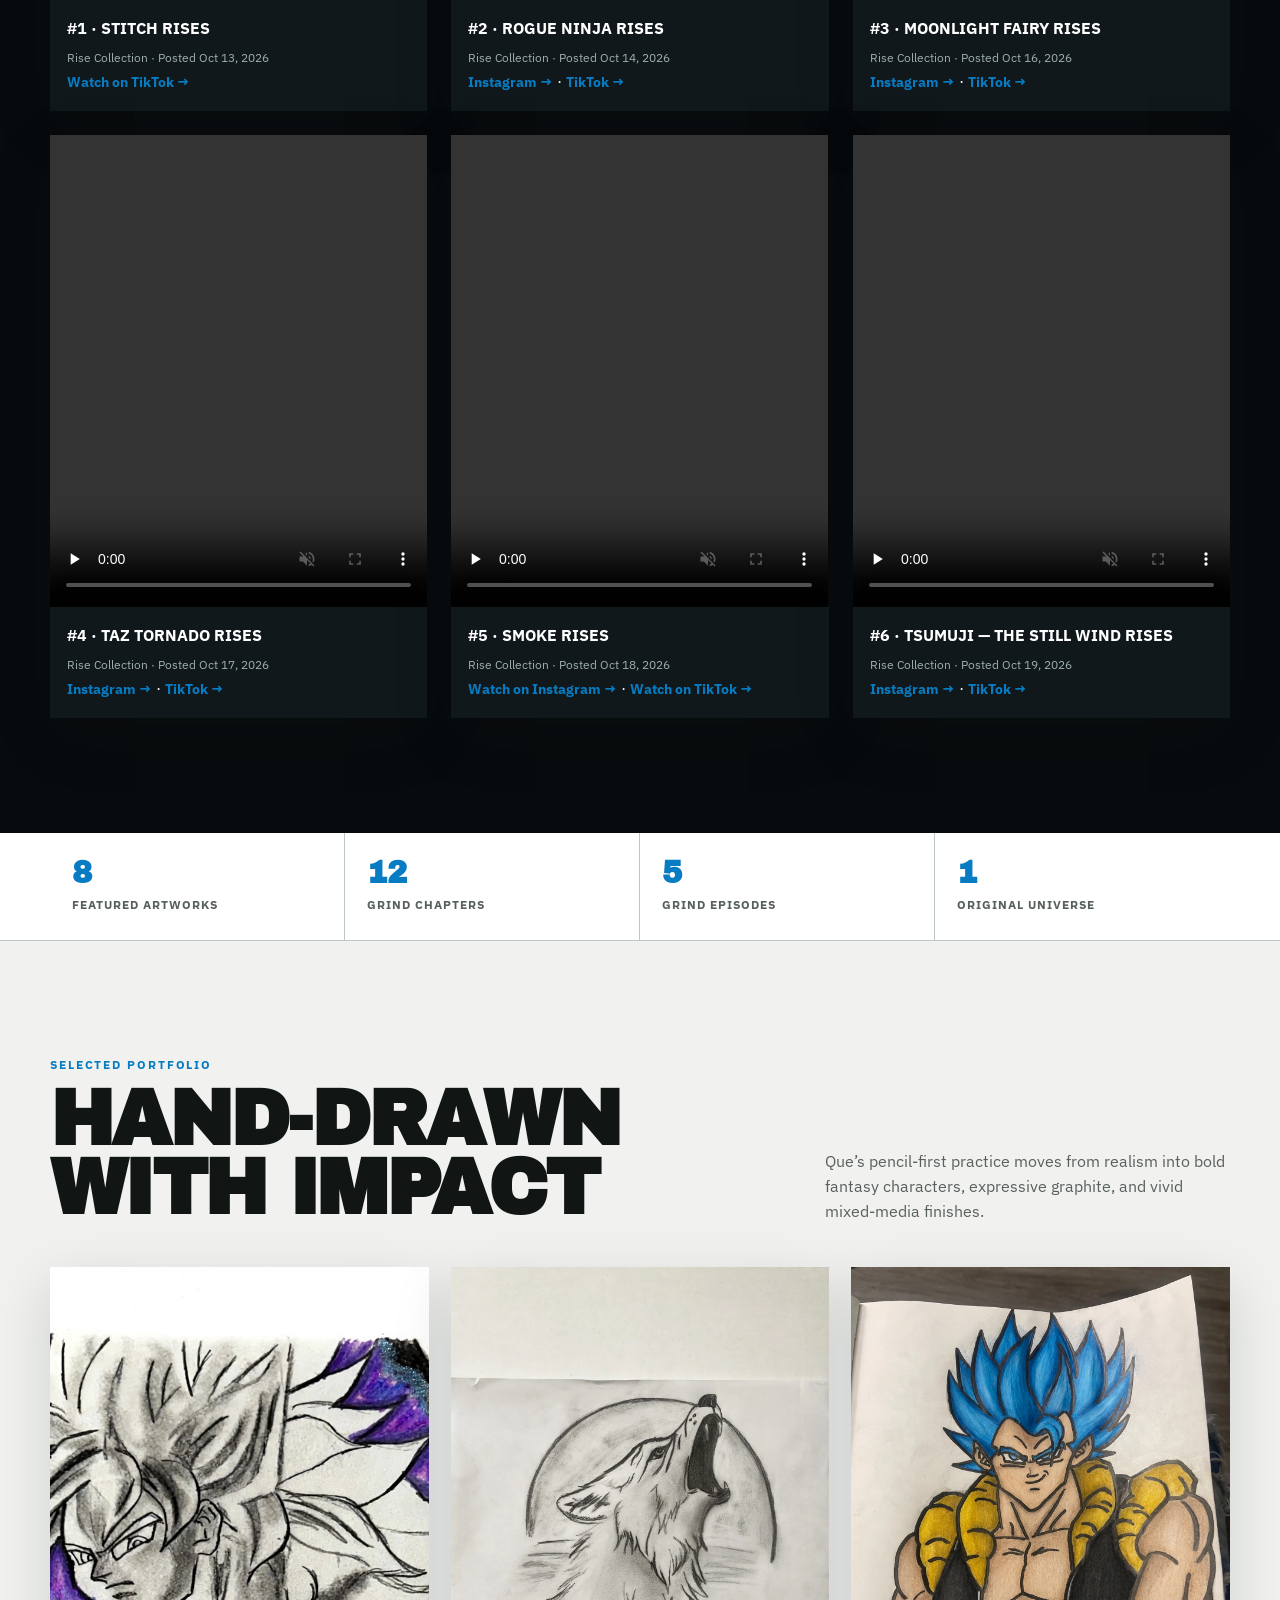
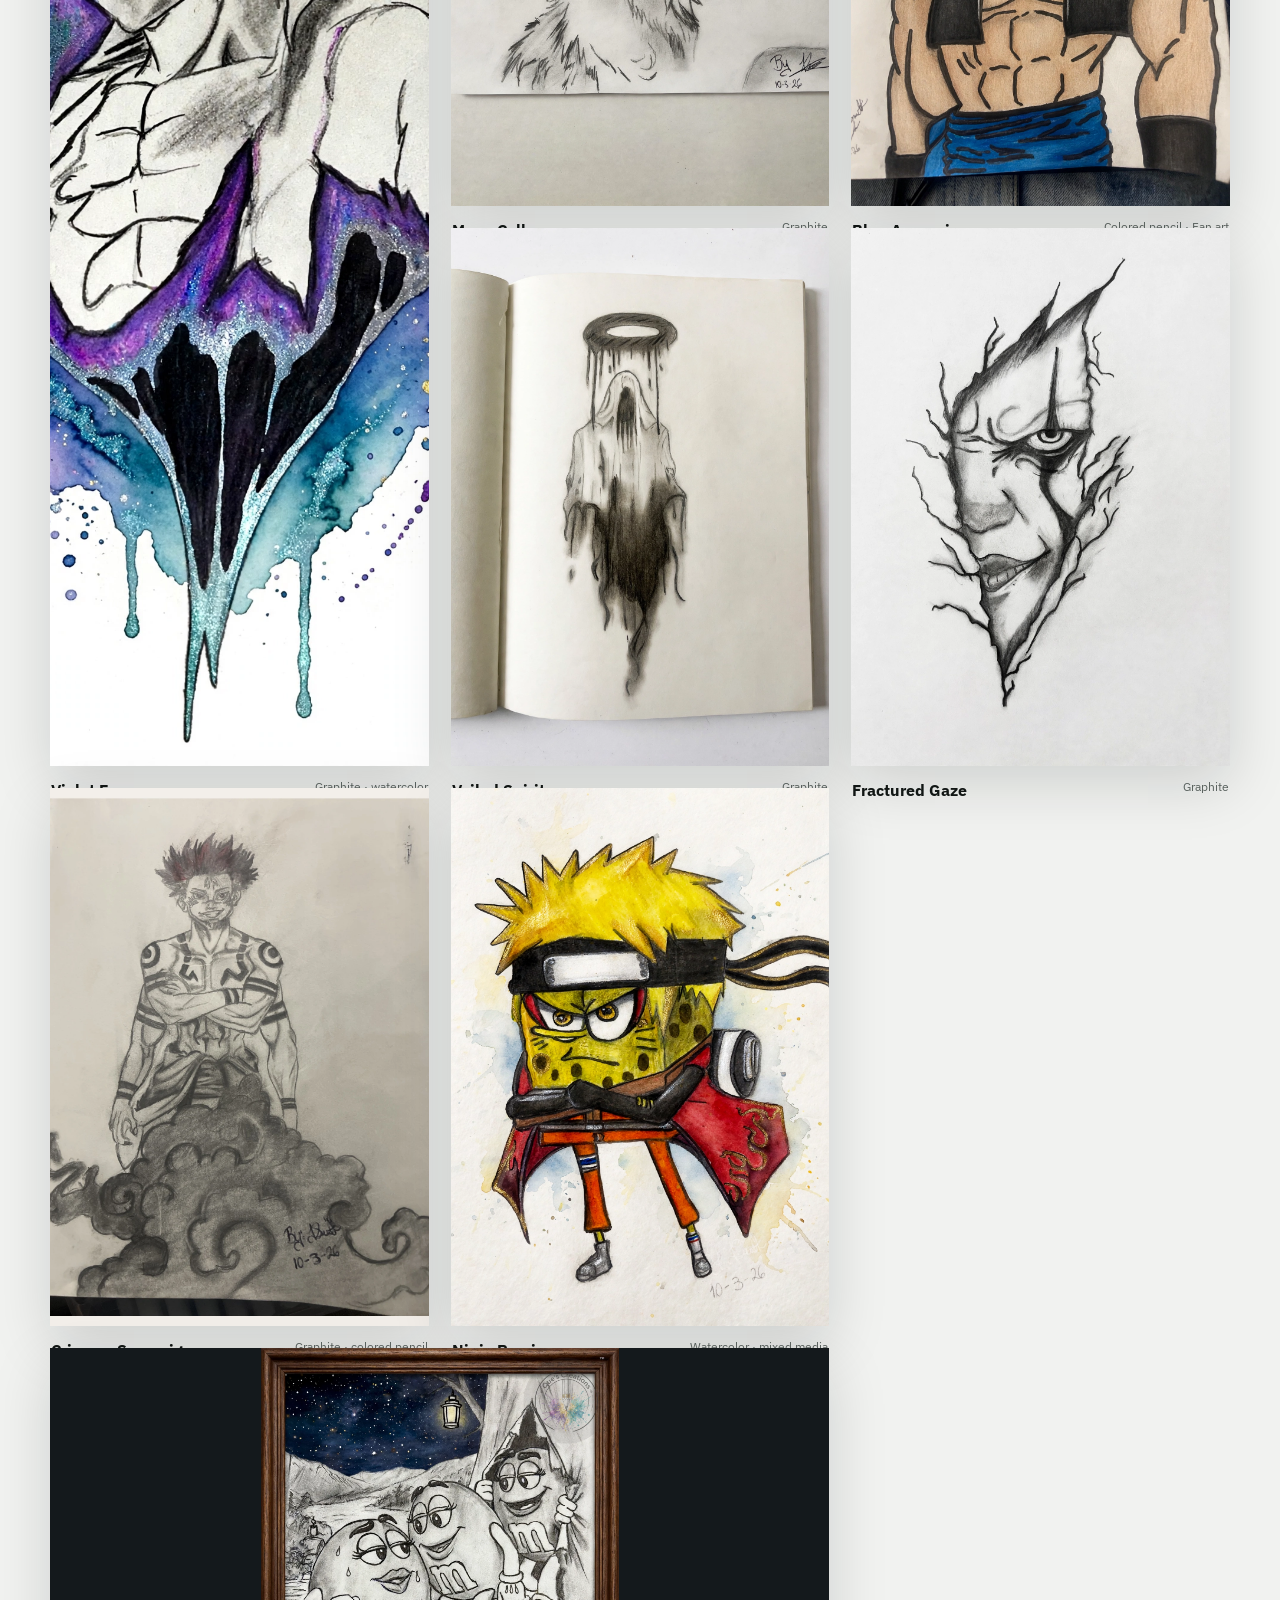
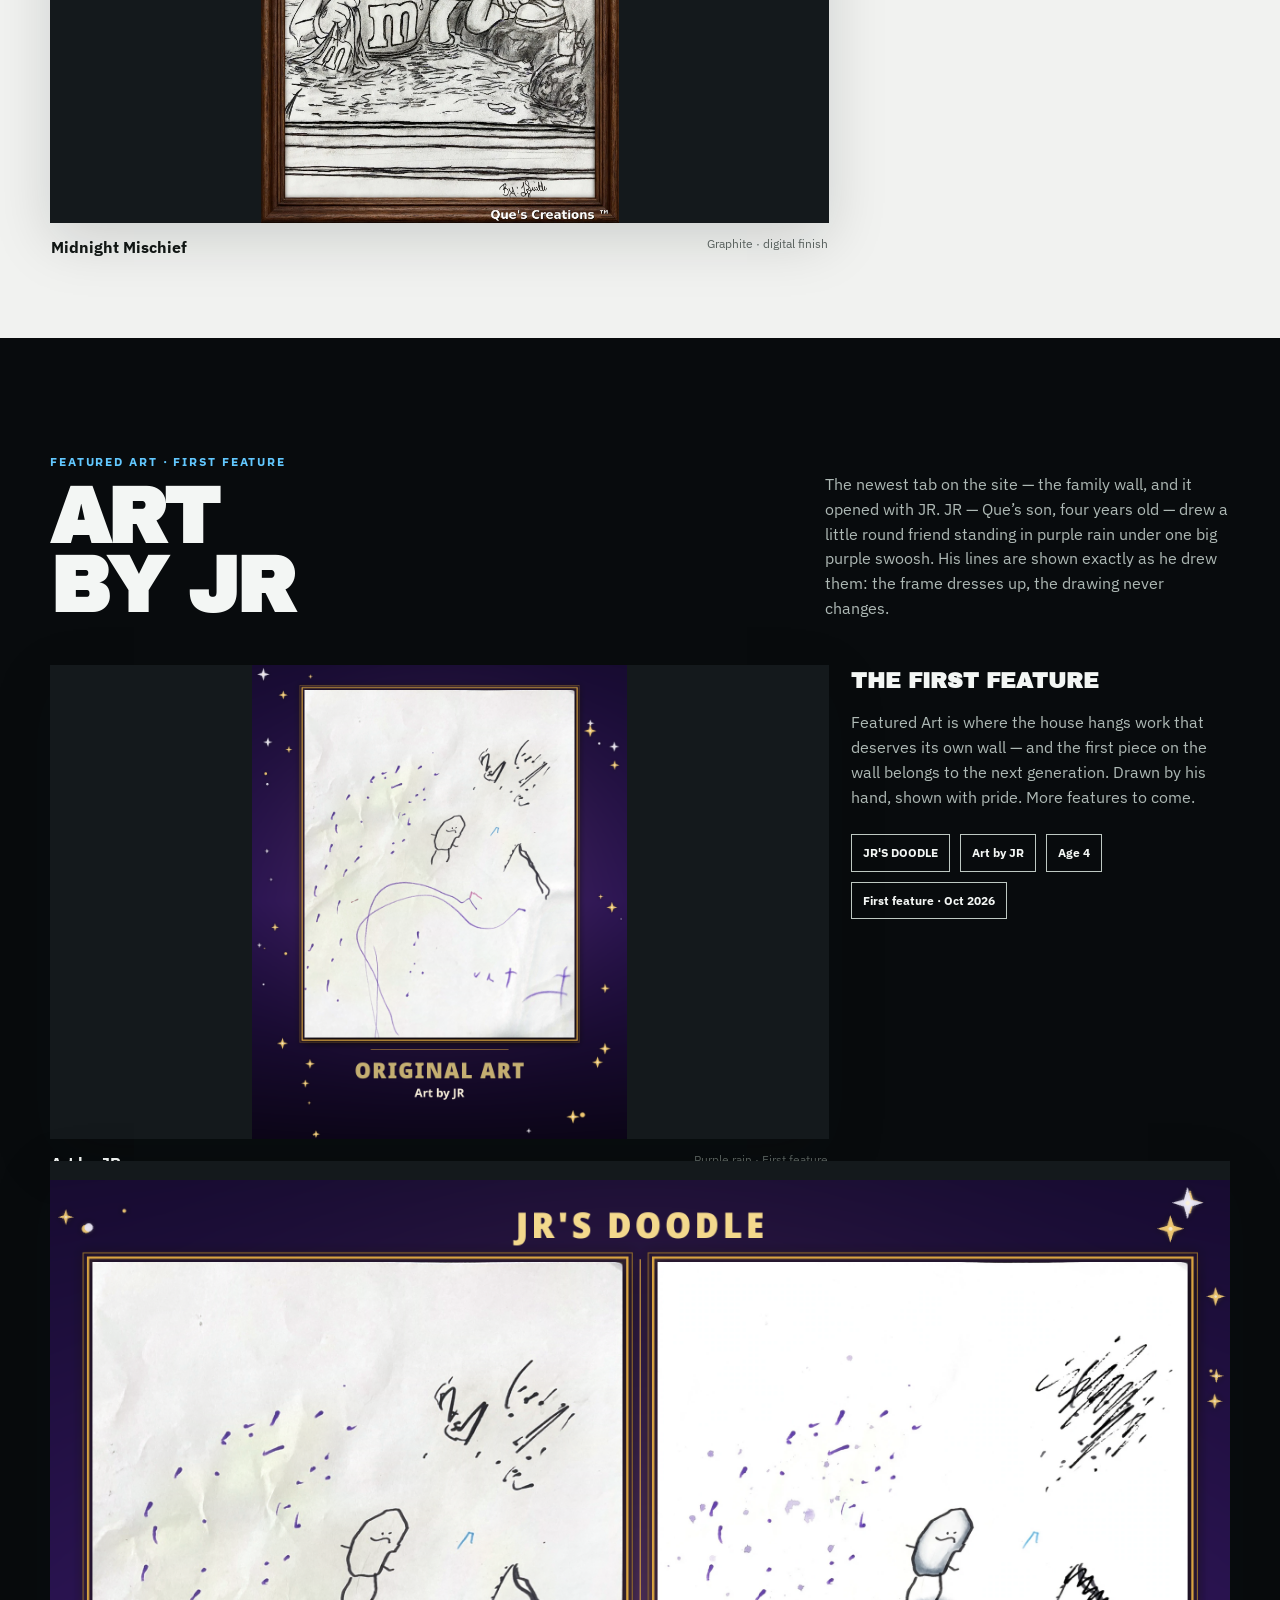
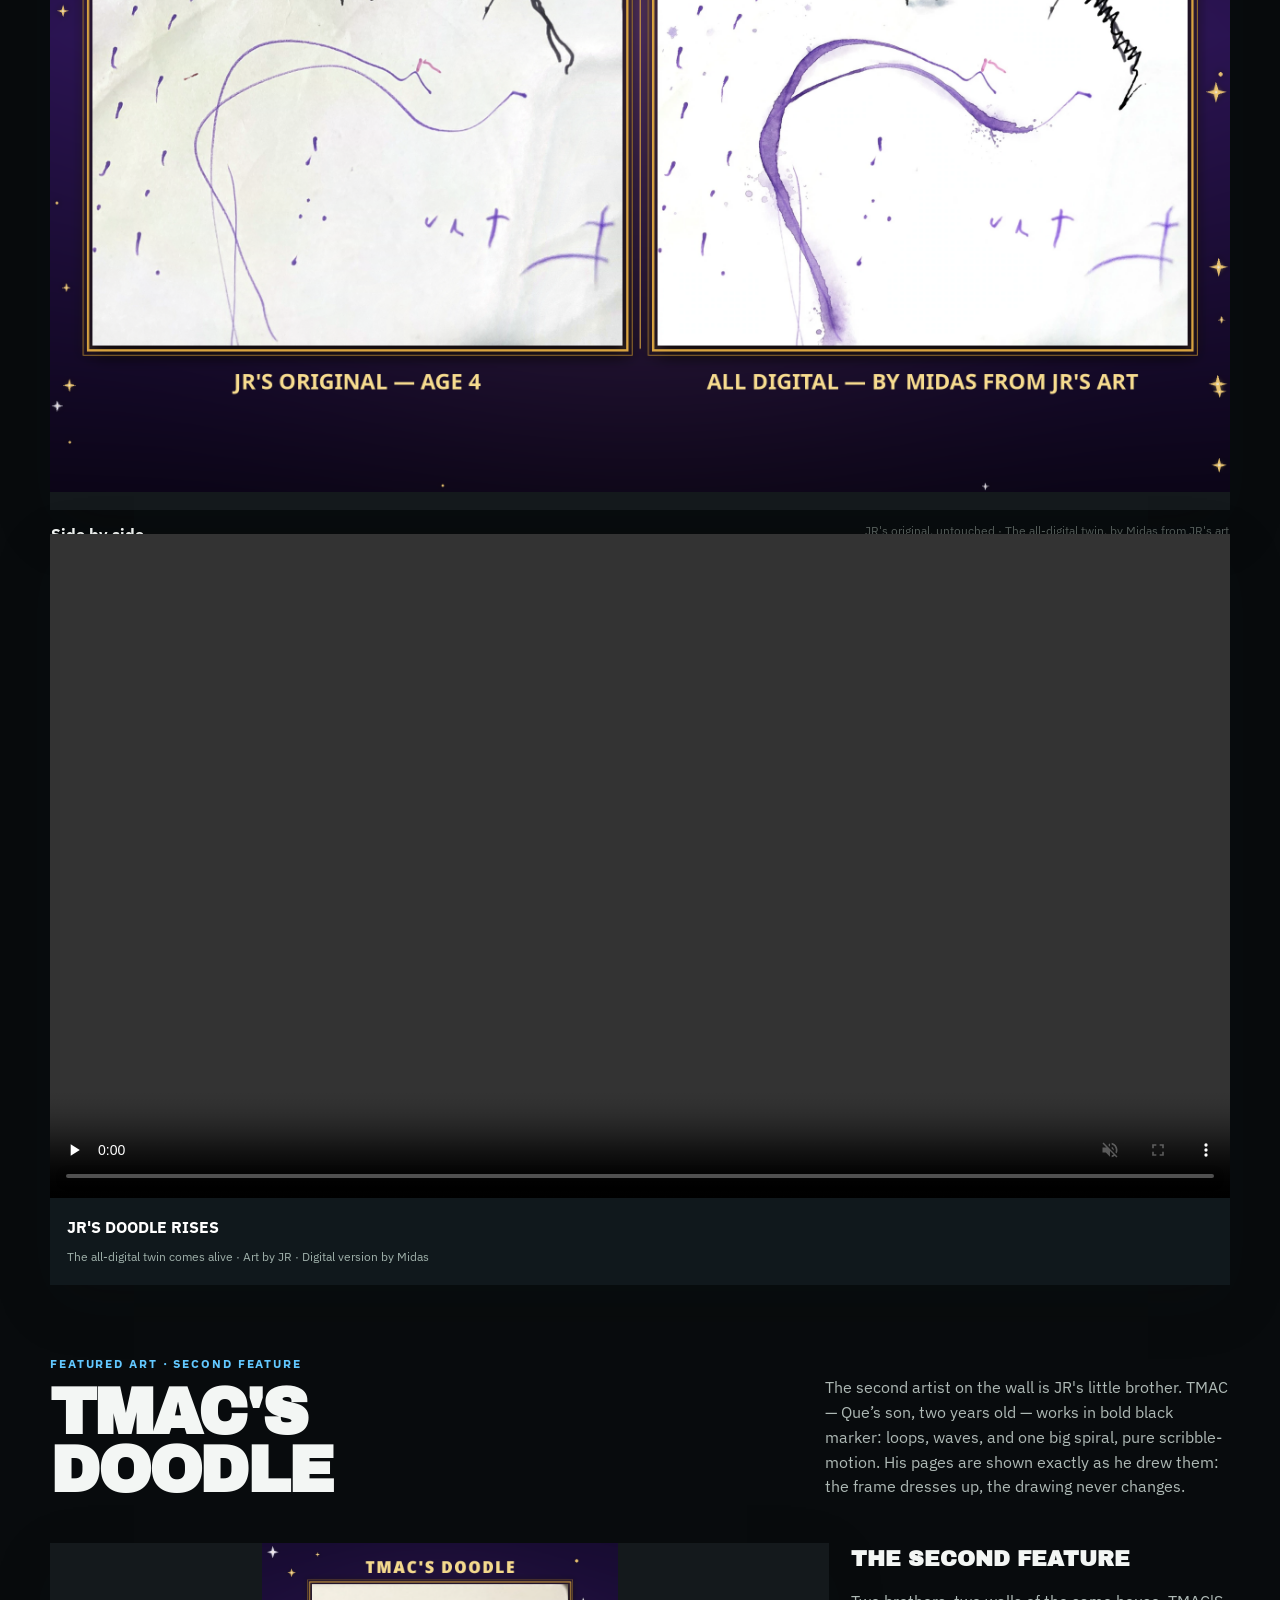
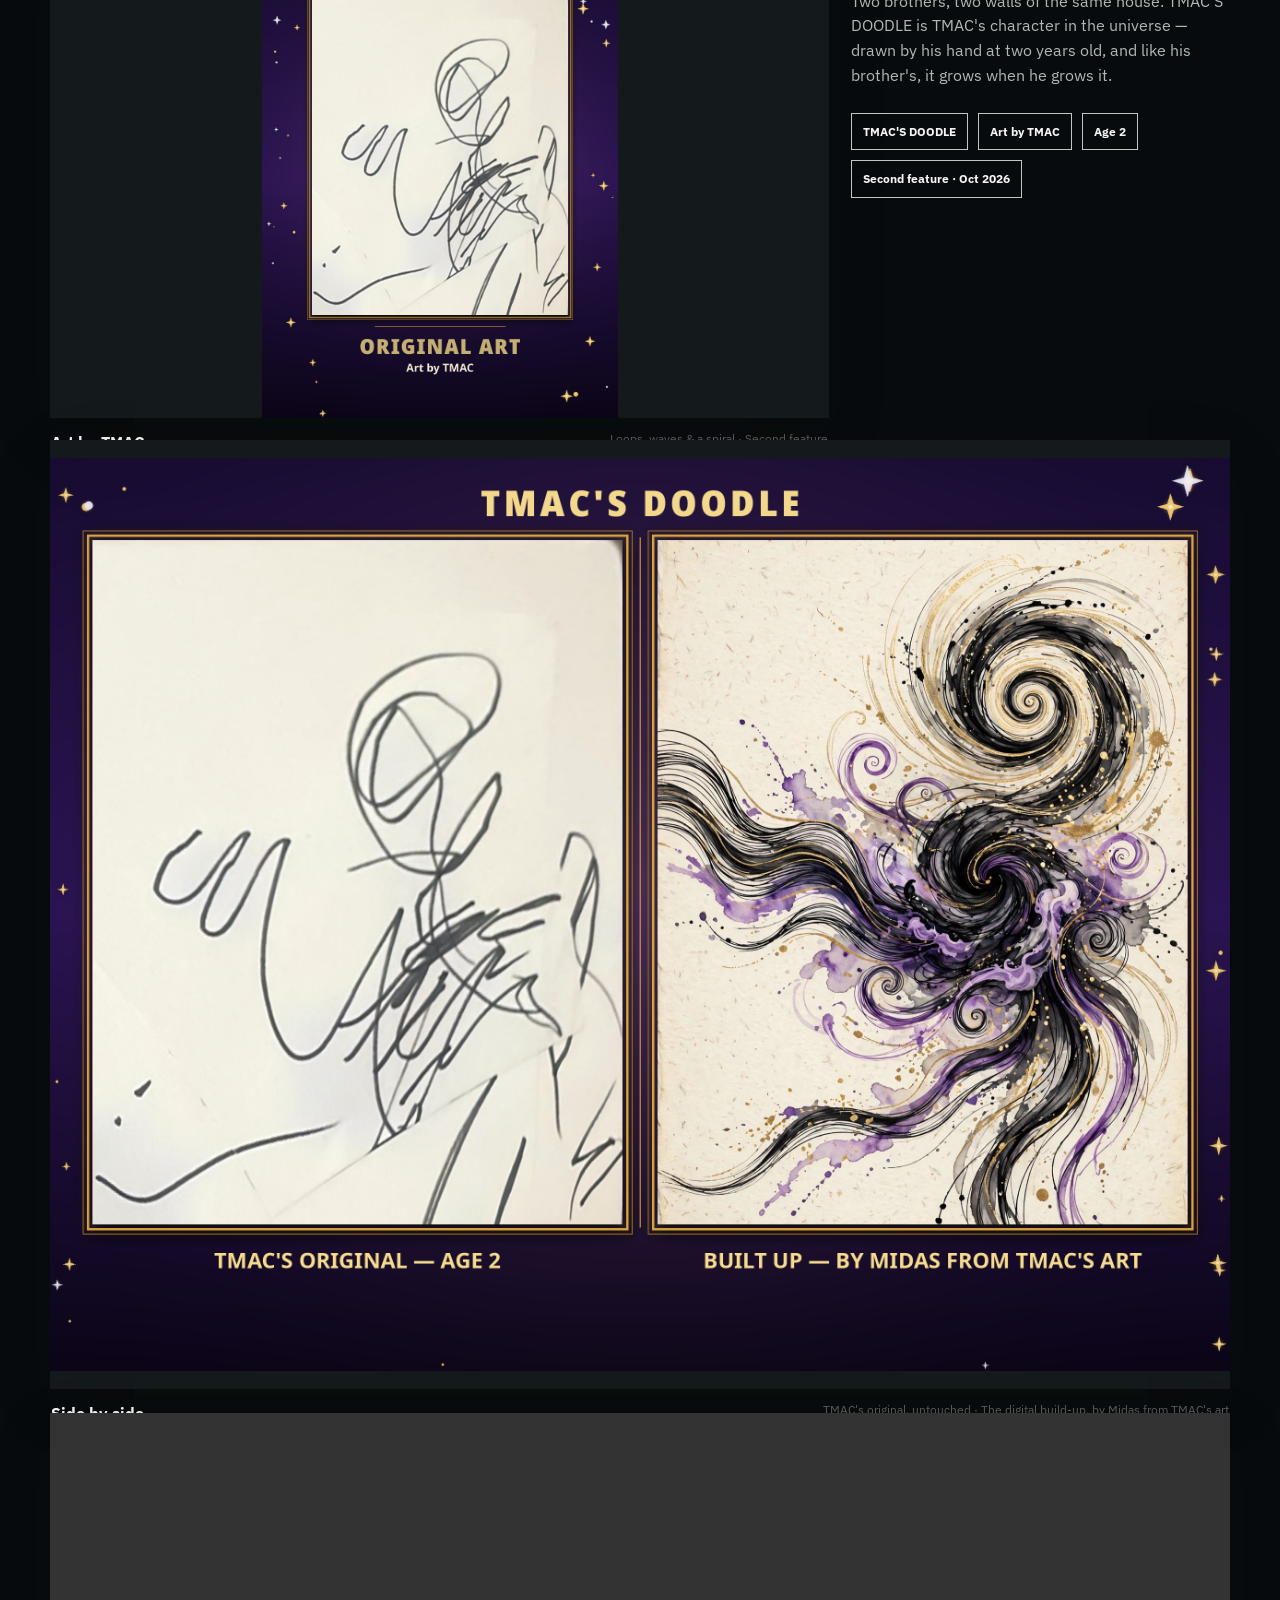
==== commit 9b317453: "BRAND RENAME — Que's Creations → QOrigin Studios (Que's lock, 2026-11-01): all six pages renamed — t" ====
--- a/index.html
+++ b/index.html
@@ -5,16 +5,16 @@
 <meta name="viewport" content="width=device-width,initial-scale=1,viewport-fit=cover" />
 <meta name="color-scheme" content="light dark" />
 <link rel="icon" href="data:," />
-<title>Que’s Creations — Art, Animation & Original Worlds</title>
-<meta name="description" content="Que’s Creations — hand-drawn art, original comics, animated stories and VERSUS, the random fight series, from artist Que. Join the universe free with the Universe Starter." />
-<meta property="og:title" content="Que’s Creations — Art, Animation & Original Worlds" />
+<title>QOrigin Studios — Art, Animation & Original Worlds</title>
+<meta name="description" content="QOrigin Studios — hand-drawn art, original comics, animated stories and VERSUS, the random fight series, from artist Que. Join the universe free with the Universe Starter." />
+<meta property="og:title" content="QOrigin Studios — Art, Animation & Original Worlds" />
 <meta property="og:description" content="Drawn by hand. Built into worlds. Realism pencil art, original comics, animated stories — and VERSUS, the random fight series. Join the universe free." />
 <meta property="og:type" content="website" />
 <meta property="og:url" content="https://quescreations.github.io/" />
 <meta property="og:image" content="https://quescreations.github.io/assets/brand/qyro.webp" />
-<meta property="og:site_name" content="Que’s Creations" />
+<meta property="og:site_name" content="QOrigin Studios" />
 <meta name="twitter:card" content="summary_large_image" />
-<meta name="twitter:title" content="Que’s Creations — Art, Animation & Original Worlds" />
+<meta name="twitter:title" content="QOrigin Studios — Art, Animation & Original Worlds" />
 <meta name="twitter:description" content="Drawn by hand. Built into worlds. Original comics, hand-drawn art, and VERSUS — the random fight series. Join the universe free." />
 <meta name="twitter:image" content="https://quescreations.github.io/assets/brand/qyro.webp" />
 <style>
@@ -33,7 +33,7 @@
 <body>
 <nav class="site-nav" aria-label="Primary navigation"><div class="wrap nav-inner"><div class="nav-links"><a href="#start">Start Free</a><a href="#latest">Latest</a><a href="versus.html">Versus</a><a href="versus-playground.html">Play Versus</a><a href="music.html">Music</a><a href="#art">Art</a><a href="#featured-art">Featured Art</a><a href="#characters">Characters</a><a href="worlds/">Worlds</a><a href="#commissions">Commissions</a><a href="https://ques-creations.printful.me/" target="_blank" rel="noopener">Store</a></div></div></nav>
 <main id="top">
-<section class="hero"><img class="hero-img" src="assets/brand/qyro.webp" alt="QYRO, Que’s original urban anime mascot, standing on a neon rooftop in black and gold techwear" /><div class="wrap hero-inner"><div class="hero-copy"><div class="hero-kicker">Drawn by hand. Built into worlds.</div><h1>Que’s <span>Creations</span></h1><p>Realism pencil art, original comics, animated stories, cartoon work, and custom commissions from artist Que.</p><div class="actions"><a class="btn" href="https://unseenpotential.gumroad.com/l/fyhlow" target="_blank" rel="noopener">Join the universe free</a><a class="btn secondary" href="#art">Explore the work</a><a class="btn secondary" href="#commissions">Book a commission</a></div></div></div></section>
+<section class="hero"><img class="hero-img" src="assets/brand/qyro.webp" alt="QYRO, Que’s original urban anime mascot, standing on a neon rooftop in black and gold techwear" /><div class="wrap hero-inner"><div class="hero-copy"><div class="hero-kicker">Drawn by hand. Built into worlds.</div><h1>QOrigin <span>Studios</span></h1><p>Realism pencil art, original comics, animated stories, cartoon work, and custom commissions from artist Que.</p><div class="actions"><a class="btn" href="https://unseenpotential.gumroad.com/l/fyhlow" target="_blank" rel="noopener">Join the universe free</a><a class="btn secondary" href="#art">Explore the work</a><a class="btn secondary" href="#commissions">Book a commission</a></div></div></div></section>
 <section class="section" id="start"><div class="wrap"><header class="section-head"><div><div class="section-label">Join the universe free · The first call</div><h2>Universe<br/>Starter</h2></div><p>Join the universe free — the Universe Starter, free on Gumroad. The front door is free. First chapters of GOLDBLOOD, SHINOBI and TIDEBOUND, plus the Tiger Family rising out of the sketchbook — one book, on the house.</p></header><div class="omnibus" style="background:var(--surface);border-color:var(--line);border-top:4px solid var(--gold)"><img src="assets/books/universe-starter-cover.jpg" alt="Universe Starter cover — TIDESTRIPE, the golden tiger-koi, swimming toward the viewer" /><div><h3 style="color:var(--ink)">Join the universe free — Free Sampler, 56 pages</h3><p style="color:var(--muted)">GOLDBLOOD Ch. 1 — the best script in the house. SHINOBI Ch. 1. TIDEBOUND Ch. 1. And FROM THE SKETCHBOOK: TIDESTRIPE and IRAWO, the Tiger Family, created by Que from his original hand drawing. Download it free on Gumroad (pay what you want) and follow the store — new chapters drop weekly.</p><div class="actions"><a class="btn" href="https://unseenpotential.gumroad.com/l/fyhlow" target="_blank" rel="noopener">Get it free on Gumroad</a></div></div></div></div></section>
 <section class="section" id="latest" style="padding-top:0"><div class="wrap"><header class="section-head"><div><div class="section-label">Versus · The newest fights</div><h2>Latest<br/>Drops</h2></div><p>The random fight series, up to the minute. Nineteen drops deep — OGUN has banked a three-win streak and waits, treasure-locked, for TREASURE BATTLE #1.</p></header><div class="motion-grid">
 <figure class="motion-card"><img src="assets/versus/drop15-ogun-red.jpg" alt="OGUN vs RED — Versus Drop 15 frame"/><figcaption><h3>Drop 15 · OGUN def. RED</h3><span>“The Anvil and the Warlord” — the Iron Palm closes it in round 3. Streak of three: Treasure Battle #1 earned.</span><br/><a class="card-link" href="https://youtu.be/BhL6WJaBERM" target="_blank" rel="noopener">YouTube →</a> · <a class="card-link" href="https://www.instagram.com/reel/DeutQ4gjyNG/" target="_blank" rel="noopener">Instagram →</a> · <a class="card-link" href="https://www.tiktok.com/@xquetheplug/video/7697955687116049695" target="_blank" rel="noopener">TikTok →</a></figcaption></figure>
@@ -82,7 +82,7 @@
 <figure class="art-piece wide contain"><button class="art-button" data-title="Midnight Mischief"><img src="assets/art/midnight-mischief.webp" alt="Three candy characters gathered beside a moonlit hot spring beneath a starry sky" /></button><figcaption><h3>Midnight Mischief</h3><span>Graphite · digital finish</span></figcaption></figure>
 </div></div></section>
 <section class="section dark" id="featured-art"><div class="wrap"><header class="section-head"><div><div class="section-label">Featured Art · First feature</div><h2>Art<br/>by JR</h2></div><p>The newest tab on the site — the family wall, and it opened with JR. JR — Que’s son, four years old — drew a little round friend standing in purple rain under one big purple swoosh. His lines are shown exactly as he drew them: the frame dresses up, the drawing never changes.</p></header><div class="art-grid"><figure class="art-piece wide contain"><button class="art-button" data-title="Art by JR"><img src="assets/featured-art/jr-first-drawing-showpiece.png" alt="Art by JR — a little round character with a wavy mouth standing in purple rain beneath a big purple swoosh, drawn by JR, age 4" /></button><figcaption><h3>Art by JR</h3><span>Purple rain · First feature</span></figcaption></figure><div style="grid-column:span 4"><h3 style="font-family:'Archivo Black';text-transform:uppercase;font-size:1.35rem;margin:0 0 12px">The first feature</h3><p style="color:#aeb9b5;margin:0 0 18px">Featured Art is where the house hangs work that deserves its own wall — and the first piece on the wall belongs to the next generation. Drawn by his hand, shown with pride. More features to come.</p><div class="traits"><span class="trait">JR'S DOODLE</span><span class="trait">Art by JR</span><span class="trait">Age 4</span><span class="trait">First feature · Oct 2026</span></div></div><figure class="art-piece contain" style="grid-column:span 12"><button class="art-button" data-title="JR'S DOODLE — side by side"><img src="assets/featured-art/jr-side-by-side.png" alt="Side by side — left: JR's original drawing, labeled JR'S ORIGINAL — AGE 4; right: the all-digital twin, labeled ALL DIGITAL — BY MIDAS FROM JR'S ART" /></button><figcaption><h3>Side by side</h3><span>JR's original, untouched · The all-digital twin, by Midas from JR's art</span></figcaption></figure></div><div class="rise-grid" style="margin-top:24px"><figure class="rise-card wide"><video controls muted playsinline preload="none" src="assets/featured-art/jr-digital-twin-rise.mp4"></video><figcaption><h3>JR'S DOODLE RISES</h3><span>The all-digital twin comes alive · Art by JR · Digital version by Midas</span></figcaption></figure></div><header class="section-head" style="margin-top:70px"><div><div class="section-label">Featured Art · Second feature</div><h2 style="font-size:clamp(2.2rem,5vw,4rem)">TMAC'S<br/>Doodle</h2></div><p>The second artist on the wall is JR's little brother. TMAC — Que’s son, two years old — works in bold black marker: loops, waves, and one big spiral, pure scribble-motion. His pages are shown exactly as he drew them: the frame dresses up, the drawing never changes.</p></header><div class="art-grid"><figure class="art-piece wide contain"><button class="art-button" data-title="TMAC'S DOODLE"><img src="assets/featured-art/tmac-first-drawing-showpiece.png" alt="TMAC'S DOODLE — TMAC's own page in bold black marker: loops, waves, and a big spiral, drawn by TMAC, age 2" /></button><figcaption><h3>Art by TMAC</h3><span>Loops, waves &amp; a spiral · Second feature</span></figcaption></figure><div style="grid-column:span 4"><h3 style="font-family:'Archivo Black';text-transform:uppercase;font-size:1.35rem;margin:0 0 12px">The second feature</h3><p style="color:#aeb9b5;margin:0 0 18px">Two brothers, two walls of the same house. TMAC'S DOODLE is TMAC's character in the universe — drawn by his hand at two years old, and like his brother's, it grows when he grows it.</p><div class="traits"><span class="trait">TMAC'S DOODLE</span><span class="trait">Art by TMAC</span><span class="trait">Age 2</span><span class="trait">Second feature · Oct 2026</span></div></div><figure class="art-piece contain" style="grid-column:span 12"><button class="art-button" data-title="TMAC'S DOODLE — side by side"><img src="assets/featured-art/tmac-side-by-side.png" alt="Side by side — TMAC's original page of loops, waves, and a spiral beside the digital build-up by Midas from TMAC's art" /></button><figcaption><h3>Side by side</h3><span>TMAC's original, untouched · The digital build-up, by Midas from TMAC's art</span></figcaption></figure></div><div class="rise-grid" style="margin-top:24px"><figure class="rise-card wide"><video controls muted playsinline preload="none" src="assets/featured-art/tmac-buildup-alive.mp4"></video><figcaption><h3>TMAC'S DOODLE, ALIVE</h3><span>His build-up in motion · Art by TMAC · Built up by Midas</span></figcaption></figure></div><header class="section-head" style="margin-top:70px"><div><div class="section-label">Featured Art · Third feature</div><h2 style="font-size:clamp(2.2rem,5vw,4rem)">Art<br/>by Dontavia</h2></div><p>The founder isn't the only artist in the house. Dontavia — Que's wife — was caught late-night, pencil in hand: fine curved crosshatch arcs woven into a graphite web, drawn arc by arc. Her page is shown exactly as she drew it: the frame dresses up, the drawing never changes.</p></header><div class="art-grid"><figure class="art-piece wide contain"><button class="art-button" data-title="Art by Dontavia"><img src="assets/featured-art/dontavia-doodle-showpiece.png" alt="Art by Dontavia — a woven graphite web of fine curved crosshatch arcs on a notepad card, framed in night purple and gold" /></button><figcaption><h3>Art by Dontavia</h3><span>Woven graphite · Third feature</span></figcaption></figure><div style="grid-column:span 4"><h3 style="font-family:'Archivo Black';text-transform:uppercase;font-size:1.35rem;margin:0 0 12px">The third feature</h3><p style="color:#aeb9b5;margin:0 0 18px">The boys opened the wall; their mother takes the third frame. A woven graphite web in her own hand, given the love treatment — her purple, the house gold, and her page at the center exactly as it was drawn. The silver sheen on the strokes is her own pencil catching the light.</p><div class="traits"><span class="trait">Art by Dontavia</span><span class="trait">Graphite web</span><span class="trait">Third feature · Oct 2026</span></div></div><figure class="art-piece contain" style="grid-column:span 12"><button class="art-button" data-title="Art by Dontavia — the plain page"><img src="assets/featured-art/dontavia-doodle-clean.png" alt="Dontavia's notepad card straightened — the woven graphite web exactly as drawn, untouched" /></button><figcaption><h3>The plain page</h3><span>Her card, straightened · Graphite exactly as drawn, untouched</span></figcaption></figure></div><div class="rise-grid" style="margin-top:24px"><figure class="rise-card wide"><video controls muted playsinline preload="none" src="assets/featured-art/dontavia-doodle-rise.mp4"></video><figcaption><h3>THE LOVE TREATMENT</h3><span>Her arcs rise into a heart · Art by Dontavia · Rise by Midas</span></figcaption></figure></div></div></section>
-<section class="section dark" id="grind"><div class="wrap"><div class="grind-hero"><figure class="grind-cover"><img src="assets/grind/cover.webp" alt="GRIND cover showing DUECE in storm-lit Kain City holding his gold Midas Twins" /></figure><div class="grind-copy"><div class="section-label">Que’s original action-anime universe</div><h2>GR<span>I</span>ND</h2><p class="grind-log">An average nobody is pulled into the ruthless game-world of Kain City at Level 0. DUECE has to fight, build, and outthink his way to the top—where every level has a price.</p><p class="credit"><strong>Created by Que.</strong> Original concept, story, characters, and creative direction by Que’s Creations™. Visual artwork and animation are AI-assisted.</p></div></div>
+<section class="section dark" id="grind"><div class="wrap"><div class="grind-hero"><figure class="grind-cover"><img src="assets/grind/cover.webp" alt="GRIND cover showing DUECE in storm-lit Kain City holding his gold Midas Twins" /></figure><div class="grind-copy"><div class="section-label">Que’s original action-anime universe</div><h2>GR<span>I</span>ND</h2><p class="grind-log">An average nobody is pulled into the ruthless game-world of Kain City at Level 0. DUECE has to fight, build, and outthink his way to the top—where every level has a price.</p><p class="credit"><strong>Created by Que.</strong> Original concept, story, characters, and creative direction by QOrigin Studios. Visual artwork and animation are AI-assisted.</p></div></div>
 <div class="crew-strip"><figure class="character"><img src="assets/grind/zero.webp" alt="DUECE, the bearded protagonist in black and gold tactical gear"/><figcaption>DUECE · The unmeasurable</figcaption></figure><figure class="character"><img src="assets/grind/tank.webp" alt="Tank in House Zero tactical gear"/><figcaption>Tank</figcaption></figure><figure class="character"><img src="assets/grind/chrome.webp" alt="Chrome in House Zero gear"/><figcaption>Chrome</figcaption></figure><figure class="character"><img src="assets/grind/domino.webp" alt="Domino in House Zero gear"/><figcaption>Domino</figcaption></figure><figure class="character"><img src="assets/grind/nia.webp" alt="Nia holding a tactical map"/><figcaption>Nia</figcaption></figure><figure class="character"><img src="assets/grind/sable.webp" alt="Sable in House Zero gear"/><figcaption>Sable</figcaption></figure><figure class="character"><img src="assets/grind/onyx.webp" alt="Onyx in House Zero gear"/><figcaption>Onyx</figcaption></figure></div>
 <section class="books"><header class="subhead"><h3>Volume 1 · Complete</h3><p>12 illustrated chapters · 142 pages</p></header><div class="chapter-grid">
 <figure class="chapter"><img src="assets/grind/chapter-1-cover.jpg" alt="GRIND Chapter 1 cover"/><figcaption>01 · Level Zero</figcaption></figure><figure class="chapter"><img src="assets/grind/chapter-2-cover.jpg" alt="GRIND Chapter 2 cover"/><figcaption>02 · Neon Row</figcaption></figure><figure class="chapter"><img src="assets/grind/chapter-3-cover.jpg" alt="GRIND Chapter 3 cover"/><figcaption>03 · First Territory</figcaption></figure><figure class="chapter"><img src="assets/grind/chapter-4-cover.jpg" alt="GRIND Chapter 4 cover"/><figcaption>04 · The Foundry</figcaption></figure><figure class="chapter"><img src="assets/grind/chapter-5-cover.jpg" alt="GRIND Chapter 5 cover"/><figcaption>05 · Hollow Point</figcaption></figure><figure class="chapter"><img src="assets/grind/chapter-6-cover.jpg" alt="GRIND Chapter 6 cover"/><figcaption>06 · Blue Wave</figcaption></figure><figure class="chapter"><img src="assets/grind/chapter-7-cover.jpg" alt="GRIND Chapter 7 cover"/><figcaption>07 · Blood for Blood</figcaption></figure><figure class="chapter"><img src="assets/grind/chapter-8-cover.jpg" alt="GRIND Chapter 8 cover"/><figcaption>08 · The Traitor</figcaption></figure><figure class="chapter"><img src="assets/grind/chapter-9-cover.jpg" alt="GRIND Chapter 9 cover"/><figcaption>09 · DUECE vs RED</figcaption></figure><figure class="chapter"><img src="assets/grind/chapter-10-cover.jpg" alt="GRIND Chapter 10 cover"/><figcaption>10 · The Spire</figcaption></figure><figure class="chapter"><img src="assets/grind/chapter-11-cover.jpg" alt="GRIND Chapter 11 cover"/><figcaption>11 · King of Kain City</figcaption></figure><figure class="chapter"><img src="assets/grind/chapter-12-cover.jpg" alt="GRIND Chapter 12 cover"/><figcaption>12 · The Admin</figcaption></figure>
@@ -91,9 +91,9 @@
 <figure class="motion-card"><button data-video="assets/grind/episode-1.mp4" data-title="GRIND Episode 1 · Level Zero"><img src="assets/grind/episode-1-poster.jpg" alt="GRIND Episode 1 poster"/><span class="play">▶</span></button><figcaption><h3>01 · Level Zero</h3><span>The portal opens</span></figcaption></figure><figure class="motion-card"><button data-video="assets/grind/episode-2.mp4" data-title="GRIND Episode 2 · Neon Row & First Territory"><img src="assets/grind/episode-2-poster.jpg" alt="GRIND Episode 2 poster"/><span class="play">▶</span></button><figcaption><h3>02 · Neon Row</h3><span>First territory</span></figcaption></figure><figure class="motion-card"><button data-video="assets/grind/episode-3.mp4" data-title="GRIND Episode 3 · Empire"><img src="assets/grind/episode-3-poster.jpg" alt="GRIND Episode 3 poster"/><span class="play">▶</span></button><figcaption><h3>03 · Empire</h3><span>The crew expands</span></figcaption></figure><figure class="motion-card"><button data-video="assets/grind/episode-4.mp4" data-title="GRIND Episode 4 · War"><img src="assets/grind/episode-4-poster.jpg" alt="GRIND Episode 4 poster"/><span class="play">▶</span></button><figcaption><h3>04 · War</h3><span>Neon Row turns blue</span></figcaption></figure><figure class="motion-card"><button data-video="assets/grind/episode-5.mp4" data-title="GRIND Episode 5 · The Throne"><img src="assets/grind/episode-5-poster.jpg" alt="GRIND Episode 5 poster"/><span class="play">▶</span></button><figcaption><h3>05 · The Throne</h3><span>DUECE defies the Admin</span></figcaption></figure>
 </div></section></div></section>
 <section class="section" id="motion"><div class="wrap"><header class="section-head"><div><div class="section-label">Cartoons, ads & anime</div><h2>Stories<br/>in motion</h2></div><p>Character-led shorts, brand films, action transformations, and animated campaigns created for social media and original storytelling.</p></header>
-<div class="motion-group"><h3 class="group-title">Advertisements</h3><div class="motion-grid"><figure class="motion-card"><button data-video="assets/motion/slideshow-commercial.mp4" data-title="Que’s Creations Commercial · Slideshow Cut"><img src="assets/motion/slideshow-commercial-poster.jpg" alt="Que’s Creations commercial poster"/><span class="play">▶</span></button><figcaption><h3>Brand Commercial · Slideshow Cut</h3><span>Portfolio campaign</span></figcaption></figure><figure class="motion-card"><button data-video="assets/motion/gallery-commercial.mp4" data-title="Que’s Creations Commercial · Gallery Cut"><img src="assets/motion/gallery-commercial-poster.jpg" alt="Gallery-style commercial poster"/><span class="play">▶</span></button><figcaption><h3>Brand Commercial · Gallery Cut</h3><span>Portfolio campaign</span></figcaption></figure></div></div>
+<div class="motion-group"><h3 class="group-title">Advertisements</h3><div class="motion-grid"><figure class="motion-card"><button data-video="assets/motion/slideshow-commercial.mp4" data-title="QOrigin Studios Commercial · Slideshow Cut"><img src="assets/motion/slideshow-commercial-poster.jpg" alt="QOrigin Studios commercial poster"/><span class="play">▶</span></button><figcaption><h3>Brand Commercial · Slideshow Cut</h3><span>Portfolio campaign</span></figcaption></figure><figure class="motion-card"><button data-video="assets/motion/gallery-commercial.mp4" data-title="QOrigin Studios Commercial · Gallery Cut"><img src="assets/motion/gallery-commercial-poster.jpg" alt="Gallery-style commercial poster"/><span class="play">▶</span></button><figcaption><h3>Brand Commercial · Gallery Cut</h3><span>Portfolio campaign</span></figcaption></figure></div></div>
 <div class="motion-group"><h3 class="group-title">Cartoon work</h3><div class="motion-grid"><figure class="motion-card portrait"><button data-video="assets/motion/ranger-cartoon.mp4" data-title="Toon Ranger Que"><img src="assets/motion/ranger-cartoon-poster.jpg" alt="Cartoon ranger Que poster"/><span class="play">▶</span></button><figcaption><h3>Toon Ranger Que</h3><span>90s cartoon short</span></figcaption></figure><figure class="motion-card portrait"><button data-video="assets/motion/smooth-strut.mp4" data-title="The Smooth Strut"><img src="assets/motion/smooth-strut-poster.jpg" alt="Smooth Strut cartoon poster"/><span class="play">▶</span></button><figcaption><h3>The Smooth Strut</h3><span>Character comedy</span></figcaption></figure><figure class="motion-card portrait"><button data-video="assets/motion/artist-que-studio-strut.mp4" data-title="Artist Que · Studio Strut"><img src="assets/motion/artist-que-studio-strut-poster.jpg" alt="Artist Que cartoon poster"/><span class="play">▶</span></button><figcaption><h3>Artist Que · Studio Strut</h3><span>Artist character short</span></figcaption></figure></div></div></div></section>
-<section class="section characters" id="characters"><div class="wrap"><header class="section-head"><div><div class="section-label">Characters by Que’s Creations™</div><h2>Original<br/>characters</h2></div><p>A growing collection of original personalities, powers, and worlds created under the Que’s Creations banner.</p></header><div class="character-collection"><figure class="original-card"><img src="assets/brand/qyro.webp" alt="QYRO wielding molten gold Midas energy on a neon rooftop"/><figcaption><h3>QYRO</h3><p>The Midas-powered urban anime mascot at the heart of Que’s Creations.</p></figcaption></figure><figure class="original-card"><img src="assets/brand/ghost-shift.webp" alt="GHOST SHIFT, a young urban reaper with teal spirits and a gold-accented scythe"/><figcaption><h3>GHOST SHIFT</h3><p>A cool young reaper working the night shift in the city.</p></figcaption></figure><figure class="original-card"><img src="assets/brand/kyro.webp" alt="KYRO, an original black-and-gold battle-anime warrior surrounded by blue and gold energy"/><figcaption><h3>KYRO</h3><p>A battle-anime warrior with the Midas spirit.</p></figcaption></figure><figure class="original-card bounce"><img src="assets/brand/ghost-shift-crew.webp" alt="Bounce, a joyful boy in a red backwards cap, leaping with both fists raised beside the Ghost Shift crew"/><figcaption><h3>BOUNCE</h3><p>A joyful kid in a red backwards cap—pure energy wherever he goes.</p></figcaption></figure><figure class="original-card sass"><img src="assets/brand/ghost-shift-crew.webp" alt="Sass, a tough girl with long braids and gold hoops, standing unimpressed with her arms crossed beside the Ghost Shift crew"/><figcaption><h3>SASS</h3><p>Tough, sharp, and permanently unimpressed—the crew’s unshakable voice of reason.</p></figcaption></figure></div></div></section>
+<section class="section characters" id="characters"><div class="wrap"><header class="section-head"><div><div class="section-label">Characters by QOrigin Studios</div><h2>Original<br/>characters</h2></div><p>A growing collection of original personalities, powers, and worlds created under the QOrigin Studios banner.</p></header><div class="character-collection"><figure class="original-card"><img src="assets/brand/qyro.webp" alt="QYRO wielding molten gold Midas energy on a neon rooftop"/><figcaption><h3>QYRO</h3><p>The Midas-powered urban anime mascot at the heart of QOrigin Studios.</p></figcaption></figure><figure class="original-card"><img src="assets/brand/ghost-shift.webp" alt="GHOST SHIFT, a young urban reaper with teal spirits and a gold-accented scythe"/><figcaption><h3>GHOST SHIFT</h3><p>A cool young reaper working the night shift in the city.</p></figcaption></figure><figure class="original-card"><img src="assets/brand/kyro.webp" alt="KYRO, an original black-and-gold battle-anime warrior surrounded by blue and gold energy"/><figcaption><h3>KYRO</h3><p>A battle-anime warrior with the Midas spirit.</p></figcaption></figure><figure class="original-card bounce"><img src="assets/brand/ghost-shift-crew.webp" alt="Bounce, a joyful boy in a red backwards cap, leaping with both fists raised beside the Ghost Shift crew"/><figcaption><h3>BOUNCE</h3><p>A joyful kid in a red backwards cap—pure energy wherever he goes.</p></figcaption></figure><figure class="original-card sass"><img src="assets/brand/ghost-shift-crew.webp" alt="Sass, a tough girl with long braids and gold hoops, standing unimpressed with her arms crossed beside the Ghost Shift crew"/><figcaption><h3>SASS</h3><p>Tough, sharp, and permanently unimpressed—the crew’s unshakable voice of reason.</p></figcaption></figure></div></div></section>
 <section class="section" id="tigers"><div class="wrap"><header class="section-head"><div><div class="section-label">From one pencil drawing · The Strict Art Rule</div><h2>The Tiger<br/>Family</h2></div><p>One sketchbook page gave Que two tigers — his own two zodiac signs, Tiger and Pisces, in one family. TIDESTRIPE is the tide at noon; IRAWO is the tide under stars. A third seat stays open for the tidewolf.</p></header><div class="character-collection"><figure class="original-card"><img src="assets/family/tidestripe-key.webp" alt="TIDESTRIPE, the tiger-koi — a tiger’s head and spirit on a flowing koi body, his stripes running molten gold like water currents"/><figcaption><h3>TIDESTRIPE</h3><p>The Tiger-Koi. Tiger × Pisces in one body — molten-gold stripes that ripple the water around him, so you see the current, never the tiger, until he decides. A patient hunter and quiet guardian, born from Que’s hand-drawn tiger-koi sheet.</p><div class="traits"><span class="trait">POW 8</span><span class="trait">SPD 7</span><span class="trait">TEC 8</span><span class="trait">HEART 7</span><span class="trait">AURA 7</span><span class="trait">WITS 8</span></div></figcaption></figure><figure class="original-card"><img src="assets/family/irawo-key.jpg" alt="IRAWO, the celestial tiger — star-speckled golden fur, galaxy-spiral eyes, and translucent deep-blue starlit water fins"/><figcaption><h3>IRAWO</h3><p>The Celestial Tiger — Irawo is Yoruba for “star.” Galaxy-spiral eyes, starlight fur, and deep-blue Pisces currents: the night reading of the same drawing. Dream-adjacent, unhurried, unerring — he keeps the waters while they sleep.</p><div class="traits"><span class="trait">POW 7</span><span class="trait">SPD 7</span><span class="trait">TEC 7</span><span class="trait">HEART 7</span><span class="trait">AURA 8</span><span class="trait">WITS 8</span></div></figcaption></figure></div><div class="rise-grid" style="margin-top:24px"><figure class="rise-card"><video controls muted playsinline preload="none" src="assets/rise/tidestripe-rise.mp4"></video><figcaption><h3>TIDESTRIPE RISES</h3><span>Tiger × Pisces · the drawing, risen whole</span></figcaption></figure><figure class="rise-card"><video controls muted playsinline preload="none" src="assets/rise/irawo-rise.mp4"></video><figcaption><h3>IRAWO RISES</h3><span>The night watch stands up</span></figcaption></figure></div></div></section>
 <section class="section characters" id="raven"><div class="wrap"><header class="section-head"><div><div class="section-label">From Que’s pencil raven</div><h2>EFIN &amp;<br/>KORV</h2></div><p>A raven drawn in pencil became a watcher between worlds — and under the New-Design Law, the watcher gained a counterpart who walks in. “He watches. I walk in.”</p></header><div class="character-collection"><figure class="original-card"><img src="assets/family/efin.webp" alt="EFIN, the smoke raven — iridescent black-blue-violet feathers with a teal sheen and a warm amber eye, wreathed in living smoke"/><figcaption><h3>EFIN</h3><p>The Smoke Raven — Efin is Yoruba for “smoke.” Watcher and omen-keeper, perched in living smoke that moves when he thinks; he carries messages through smoke between worlds. “I saw it happen. I always do.”</p><div class="traits"><span class="trait">Watcher</span><span class="trait">Omen-keeper</span><span class="trait">Que’s original drawing</span></div></figcaption></figure><figure class="original-card"><img src="assets/family/korv-key.webp" alt="KORV, a young Black smoke-caller with short locs tipped in iridescent feathers and a layered raven-feather cloak, EFIN perched on his shoulder"/><figcaption><h3>KORV</h3><p>The raven’s counterpart — a young Black smoke-caller in a cloak of layered raven feathers, amber-eyed like EFIN, who rides his shoulder. His gift is Smoke-Speech: reading messages written in smoke, and stepping through it from one fire to another.</p><div class="traits"><span class="trait">Smoke-Speech</span><span class="trait">Quiet · Watchful · Loyal</span><span class="trait">Recreation from Que’s drawing</span></div></figcaption></figure></div><div class="rise-grid" style="margin-top:24px"><figure class="rise-card wide"><video controls muted playsinline preload="none" src="assets/rise/raven-rise.mp4"></video><figcaption><h3>EFIN RISES</h3><span>Que’s pencil raven, risen under the Strict Art Rule</span></figcaption></figure></div></div></section>
 <section class="section" id="sparks"><div class="wrap"><header class="section-head"><div><div class="section-label">Wave 2 · The Growth Law</div><h2>The<br/>Sparks</h2></div><p>Five Elemental Spirits were sent — and by the Growth Law, five more were recreated from them. The Sparks are the spirits’ descendants, each its own creature, each alive on the Ghost Shift kids channel. Created by Que, from his original creations — AI-assisted development.</p></header><figure class="original-card" style="margin:0 0 24px"><img src="assets/family/sparks-group.webp" style="aspect-ratio:16/9" alt="The Sparks together — IMOLE the sun-sprite, EFUFU the little tempest, OSUPA the dream moth, EWE the first sprout, and DUDU the shadow kit"/><figcaption><h3>THE SPARKS — WAVE 2</h3><p>IMOLE · EFUFU · OSUPA · EWE · DUDU — the second generation of the spirit line. Tap a Spark to watch them come alive.</p></figcaption></figure><div class="motion-grid"><figure class="motion-card"><button data-video="assets/family/imole-alive.mp4" data-title="IMOLE — The First Spark"><img src="assets/family/imole-key.webp" alt="IMOLE, a palm-sized sun-sprite lion cub wreathed in soft ember fur, his tail tipped with a living flame"/><span class="play">▶</span></button><figcaption><h3>IMOLE · The First Spark</h3><span>From SABAA, the Sunlit Guardian — “Small spark, same sun.”</span></figcaption></figure><figure class="motion-card"><button data-video="assets/family/efufu-alive.mp4" data-title="EFUFU — The Little Tempest"><img src="assets/family/efufu-key.webp" alt="EFUFU, a pocket storm-dragon with a cloud-puff body and two large crystal raindrop horns"/><span class="play">▶</span></button><figcaption><h3>EFUFU · The Little Tempest</h3><span>From KAIRO, the Storm Sentinel — “Little sky, big thunder.”</span></figcaption></figure><figure class="motion-card"><button data-video="assets/family/osupa-alive.mp4" data-title="OSUPA — The Dream Moth"><img src="assets/family/osupa-key.webp" alt="OSUPA, a velvet moth with moon-phase wing markings and blossom-tipped antennae"/><span class="play">▶</span></button><figcaption><h3>OSUPA · The Dream Moth</h3><span>From LUMI, the Moon Blossom — “Soft wings carry far dreams.”</span></figcaption></figure><figure class="motion-card"><button data-video="assets/family/ewe-alive.mp4" data-title="EWE — The First Sprout"><img src="assets/family/ewe-key.webp" alt="EWE, a seedling sprite with a round sprout body, two leaf ears, and a quilted acorn cap"/><span class="play">▶</span></button><figcaption><h3>EWE · The First Sprout</h3><span>From BRAMBLE, the Forest Warden — “I am small because I am beginning.”</span></figcaption></figure><figure class="motion-card"><button data-video="assets/family/dudu-alive.mp4" data-title="DUDU — The Shadow Kit"><img src="assets/family/dudu-key.webp" alt="DUDU, a kitten made of soft darkness with huge glowing violet eyes and a crescent collar"/><span class="play">▶</span></button><figcaption><h3>DUDU · The Shadow Kit</h3><span>From NYRA, the Shadow Sprint — “Every light I love casts me.”</span></figcaption></figure></div></div></section>
@@ -105,12 +105,12 @@
 <article class="universe-card"><h3>Sketchbook Art</h3><p>The originals — realism pencil, colored pencil, and watercolor pieces from Que’s own hand. The drawings never change; the rises are their living companions.</p><div class="name-list"><span>VIOLET FORCE</span><span>MOON CALL</span><span>BLUE ASCENSION · FAN ART</span><span>VEILED SPIRIT</span><span>FRACTURED GAZE</span><span>CRIMSON SOVEREIGN</span><span>NINJA REMIX</span><span>MIDNIGHT MISCHIEF</span></div><a class="card-link" href="#art">View the portfolio →</a></article>
 <article class="universe-card blue"><h3>The Stories</h3><p>Full worlds with chapters, episodes, and cliffhangers — action anime, shinobi, southern gothic seas, and a ghost on the night shift.</p><div class="name-list"><span>GRIND</span><span>SHINOBI</span><span>TIDEBOUND</span><span>GHOST SHIFT</span><span>GOLDBLOOD</span></div><a class="card-link" href="#grind">Start with GRIND →</a> · <a class="card-link" href="worlds/">Enter the Worlds →</a></article>
 </div></div></section>
-<section class="section" id="qyro"><div class="wrap mascot"><figure class="mascot-image"><img src="assets/brand/qyro.webp" alt="QYRO, the original mature urban anime mascot of Que’s Creations"/></figure><div><div class="section-label">The face of the brand</div><h2>Meet <span>QYRO</span></h2><p>Que’s original urban anime mascot: fit, focused, and charged with the Midas power behind GRIND’s gold mythology. Molten energy flows from his hands through the same black, gold, and electric-blue visual language running across the brand.</p><div class="traits"><span class="trait">Original character</span><span class="trait">Midas touch</span><span class="trait">Urban anime</span><span class="trait">Que’s Creations mascot</span></div><p style="margin-top:22px"><a class="card-link" href="#characters">Meet the rest of the cast →</a> · <a class="card-link" href="versus.html">Watch the fights →</a></p></div></div></section>
-<section class="section commission" id="commissions"><div class="wrap commission-grid"><div><div class="section-label">Now booking</div><h2>Turn your idea<br/>into a <span>creation</span></h2><p>Realism pencil portraits from your photo, and anime commissions — hand-drawn by Que, priced clear, and booked with a 50% deposit.</p><div class="price-grid"><div class="price"><span>Pencil portrait · 8×10</span><span>$125</span></div><div class="price"><span>Pencil portrait · 11×14</span><span>$225</span></div><div class="price"><span>Pencil portrait · 16×20</span><span>$395</span></div><div class="price"><span>Extra person or pet</span><span>+50%</span></div><div class="price"><span>Anime bust</span><span>$60</span></div><div class="price"><span>Anime full body</span><span>$120</span></div><div class="price"><span>Anime full scene</span><span>$200</span></div><div class="price"><span>Poster print add-on</span><span>+$30</span></div></div><p class="fine">50% deposit holds your slot · Only 2 slots a month · One revision at sketch stage · Christmas orders by Dec 5</p><a class="btn" href="https://www.instagram.com/xtc_que/" target="_blank" rel="noopener">DM @xtc_que to order</a></div><figure class="commission-card"><img src="assets/brand/price-card-locked.png" alt="Que’s Creations commissions open — pencil portraits $125 to $395, anime commissions $60 to $200, 50% deposit holds your slot, DM @xtc_que to book"/></figure></div></section>
+<section class="section" id="qyro"><div class="wrap mascot"><figure class="mascot-image"><img src="assets/brand/qyro.webp" alt="QYRO, the original mature urban anime mascot of QOrigin Studios"/></figure><div><div class="section-label">The face of the brand</div><h2>Meet <span>QYRO</span></h2><p>Que’s original urban anime mascot: fit, focused, and charged with the Midas power behind GRIND’s gold mythology. Molten energy flows from his hands through the same black, gold, and electric-blue visual language running across the brand.</p><div class="traits"><span class="trait">Original character</span><span class="trait">Midas touch</span><span class="trait">Urban anime</span><span class="trait">QOrigin Studios mascot</span></div><p style="margin-top:22px"><a class="card-link" href="#characters">Meet the rest of the cast →</a> · <a class="card-link" href="versus.html">Watch the fights →</a></p></div></div></section>
+<section class="section commission" id="commissions"><div class="wrap commission-grid"><div><div class="section-label">Now booking</div><h2>Turn your idea<br/>into a <span>creation</span></h2><p>Realism pencil portraits from your photo, and anime commissions — hand-drawn by Que, priced clear, and booked with a 50% deposit.</p><div class="price-grid"><div class="price"><span>Pencil portrait · 8×10</span><span>$125</span></div><div class="price"><span>Pencil portrait · 11×14</span><span>$225</span></div><div class="price"><span>Pencil portrait · 16×20</span><span>$395</span></div><div class="price"><span>Extra person or pet</span><span>+50%</span></div><div class="price"><span>Anime bust</span><span>$60</span></div><div class="price"><span>Anime full body</span><span>$120</span></div><div class="price"><span>Anime full scene</span><span>$200</span></div><div class="price"><span>Poster print add-on</span><span>+$30</span></div></div><p class="fine">50% deposit holds your slot · Only 2 slots a month · One revision at sketch stage · Christmas orders by Dec 5</p><a class="btn" href="https://www.instagram.com/xtc_que/" target="_blank" rel="noopener">DM @xtc_que to order</a></div><figure class="commission-card"><img src="assets/brand/price-card-locked.png" alt="QOrigin Studios commissions open — pencil portraits $125 to $395, anime commissions $60 to $200, 50% deposit holds your slot, DM @xtc_que to book"/></figure></div></section>
 <section class="section"><div class="wrap"><header class="section-head"><div><div class="section-label">The next chapter</div><h2>Always<br/>creating</h2></div><p>This site is the home for what has been built—and the launchpad for every new piece, character, chapter, episode, and commission still to come.</p></header><div class="future-list"><article class="future-item"><strong>More original worlds</strong><p>New stories, casts, chapters, and animated universes beyond Kain City.</p></article><article class="future-item"><strong>More hand-drawn work</strong><p>Portraits, tribute pieces, graphite studies, and signature realism.</p></article><article class="future-item"><strong>More motion</strong><p>Cartoon shorts, action-anime transformations, commercials, and original episodes.</p></article></div></div></section>
-<section id="store" class="section"><div class="wrap"><div class="section-head"><div><div class="section-label">The Store — Now Open</div><h2>Wear the universe.</h2></div><p>The official Que’s Creations store is live — tees and posters carrying the art, printed and shipped on demand. Six pieces are up now; sixteen more designs are staged for wave two.</p></div><div class="future-list"><div class="future-item"><strong>Pencil-Split Tee — $24.99</strong><p>It started with a pencil. The image that started the whole universe, on black.</p></div><div class="future-item"><strong>Creator’s Hand Tee — $24.99</strong><p>The hand that draws the worlds — Que’s thesis piece, worn.</p></div><div class="future-item"><strong>OGUN Streak Tee — $24.99</strong><p>Three straight wins. The Anvil’s road to the Treasure door.</p></div><div class="future-item"><strong>OGUN Loud Tee — $24.99</strong><p>The Anvil, turned all the way up.</p></div><div class="future-item"><strong>SOL vs ONYX Poster — $19.99</strong><p>The Versus card that opened the ledger — matte poster, ready for the wall.</p></div><div class="future-item"><strong>Treasure Battle #1 Poster — $19.99</strong><p>OGUN vs HIBANA QUE — THE FIRST DOOR, on your wall before the door even opens.</p></div></div><p style="margin-top:34px"><a class="btn" href="https://ques-creations.printful.me/" target="_blank" rel="noopener">Shop the store →</a></p></div></section><section class="contact"><div class="wrap contact-inner"><div><div class="section-label">Let’s create something</div><h2>Bring the vision.</h2></div><a class="btn" href="https://www.instagram.com/xtc_que/" target="_blank" rel="noopener">Start with a DM</a></div></section>
+<section id="store" class="section"><div class="wrap"><div class="section-head"><div><div class="section-label">The Store — Now Open</div><h2>Wear the universe.</h2></div><p>The official QOrigin Studios store is live — tees and posters carrying the art, printed and shipped on demand. Six pieces are up now; sixteen more designs are staged for wave two.</p></div><div class="future-list"><div class="future-item"><strong>Pencil-Split Tee — $24.99</strong><p>It started with a pencil. The image that started the whole universe, on black.</p></div><div class="future-item"><strong>Creator’s Hand Tee — $24.99</strong><p>The hand that draws the worlds — Que’s thesis piece, worn.</p></div><div class="future-item"><strong>OGUN Streak Tee — $24.99</strong><p>Three straight wins. The Anvil’s road to the Treasure door.</p></div><div class="future-item"><strong>OGUN Loud Tee — $24.99</strong><p>The Anvil, turned all the way up.</p></div><div class="future-item"><strong>SOL vs ONYX Poster — $19.99</strong><p>The Versus card that opened the ledger — matte poster, ready for the wall.</p></div><div class="future-item"><strong>Treasure Battle #1 Poster — $19.99</strong><p>OGUN vs HIBANA QUE — THE FIRST DOOR, on your wall before the door even opens.</p></div></div><p style="margin-top:34px"><a class="btn" href="https://ques-creations.printful.me/" target="_blank" rel="noopener">Shop the store →</a></p></div></section><section class="contact"><div class="wrap contact-inner"><div><div class="section-label">Let’s create something</div><h2>Bring the vision.</h2></div><a class="btn" href="https://www.instagram.com/xtc_que/" target="_blank" rel="noopener">Start with a DM</a></div></section>
 </main>
-<footer><div class="wrap footer-inner"><strong>Que’s Creations™</strong><span><a href="https://quescreations.github.io/">quescreations.github.io</a> — the one hub · <a href="https://unseenpotential.gumroad.com/l/fyhlow" target="_blank" rel="noopener">Free Starter</a> · <a href="versus.html">Versus</a> · <a href="treasure.html">Treasure Battle #1</a> · <a href="worlds/">Worlds</a> · <a href="https://ques-creations.printful.me/" target="_blank" rel="noopener">Store</a></span><span>Original artwork, stories & creative direction by Que · All rights reserved</span></div></footer>
+<footer><div class="wrap footer-inner"><img src="assets/brand/qorigin-studios-lockup-wide.png" alt="QOrigin Studios" style="max-width:340px;width:100%;height:auto;display:block;margin:0 auto 10px"/><strong>QOrigin Studios</strong><span><a href="https://quescreations.github.io/">quescreations.github.io</a> — the one hub · <a href="https://unseenpotential.gumroad.com/l/fyhlow" target="_blank" rel="noopener">Free Starter</a> · <a href="versus.html">Versus</a> · <a href="treasure.html">Treasure Battle #1</a> · <a href="worlds/">Worlds</a> · <a href="https://ques-creations.printful.me/" target="_blank" rel="noopener">Store</a></span><span>Original artwork, stories & creative direction by Que · All rights reserved</span></div></footer>
 <div class="viewer" id="artViewer" role="dialog" aria-modal="true" aria-hidden="true" aria-label="Artwork viewer"><button class="close" aria-label="Close artwork">×</button><figure><img alt=""/><figcaption></figcaption></figure></div>
 <div class="viewer video-viewer" id="videoViewer" role="dialog" aria-modal="true" aria-hidden="true" aria-label="Video player"><button class="close" aria-label="Close video">×</button><div class="video-shell"><video controls playsinline preload="metadata"></video><div class="video-title"></div></div></div>
 <script>
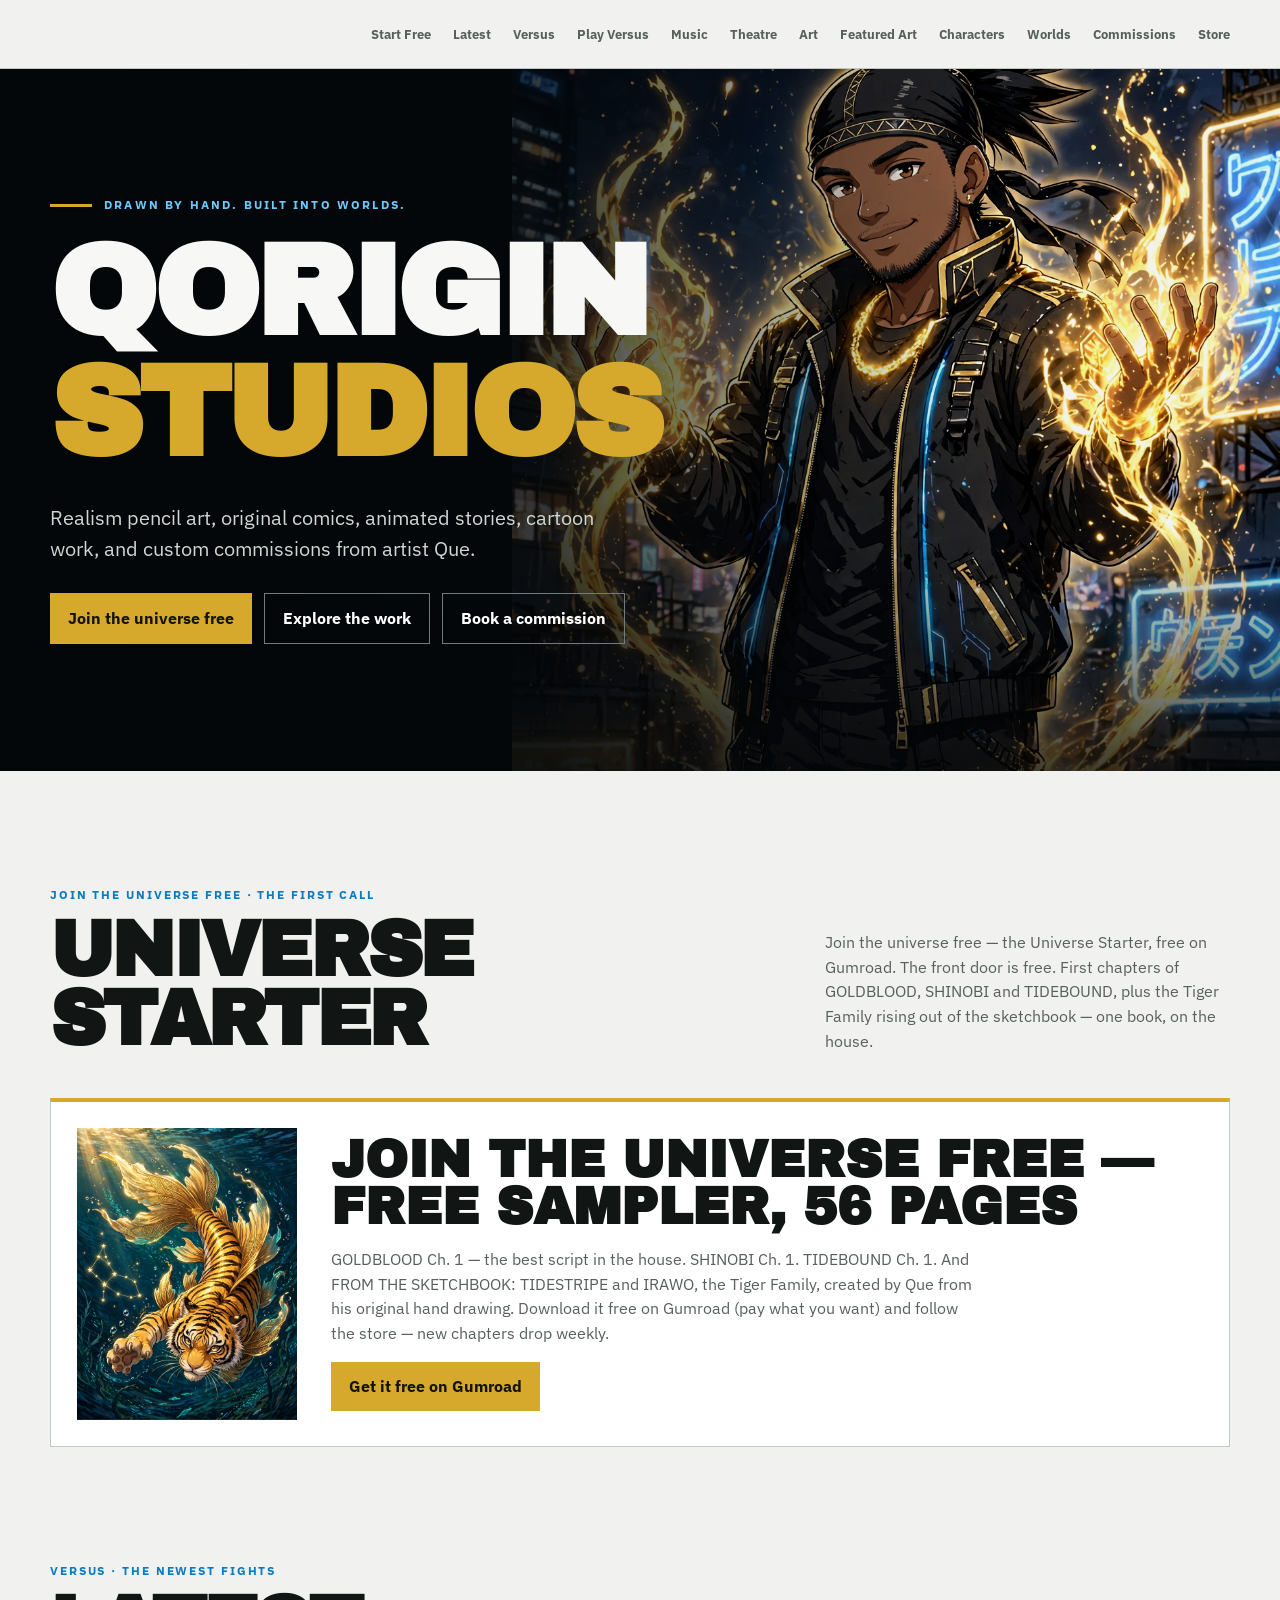
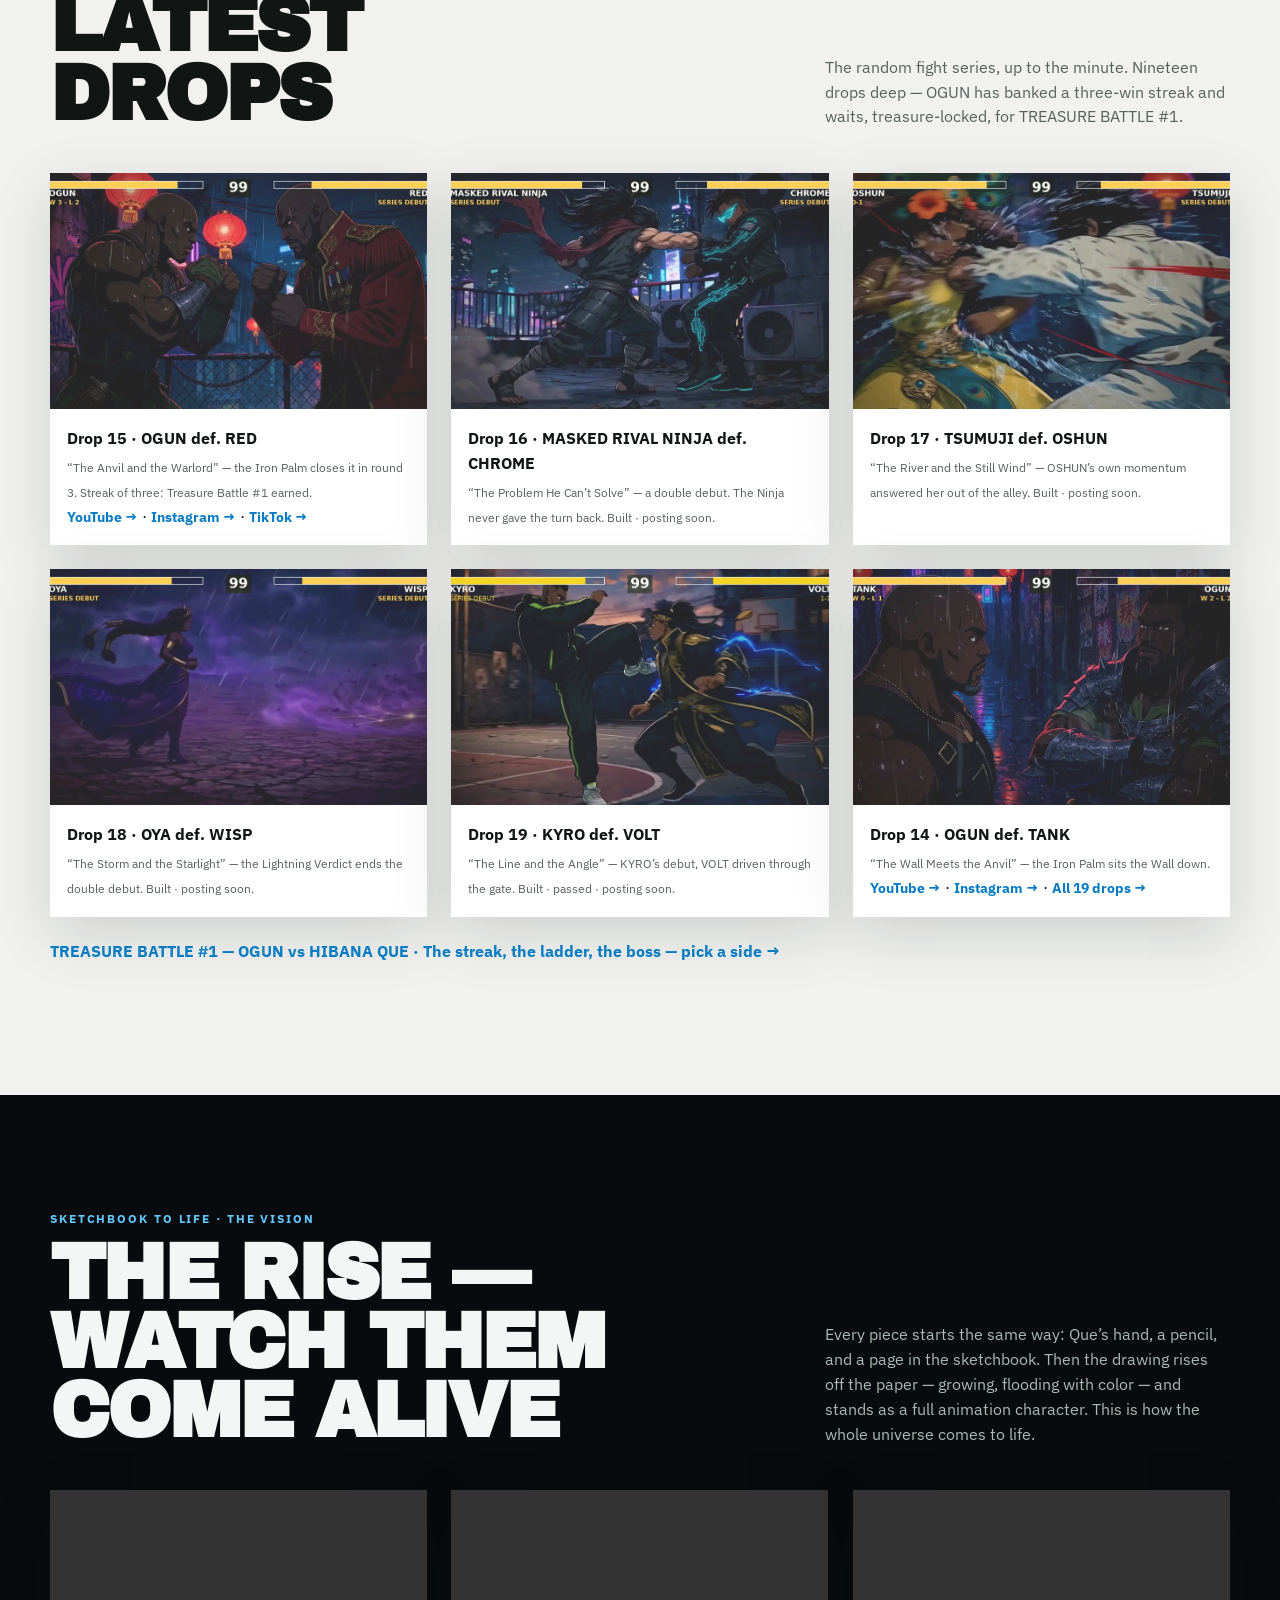
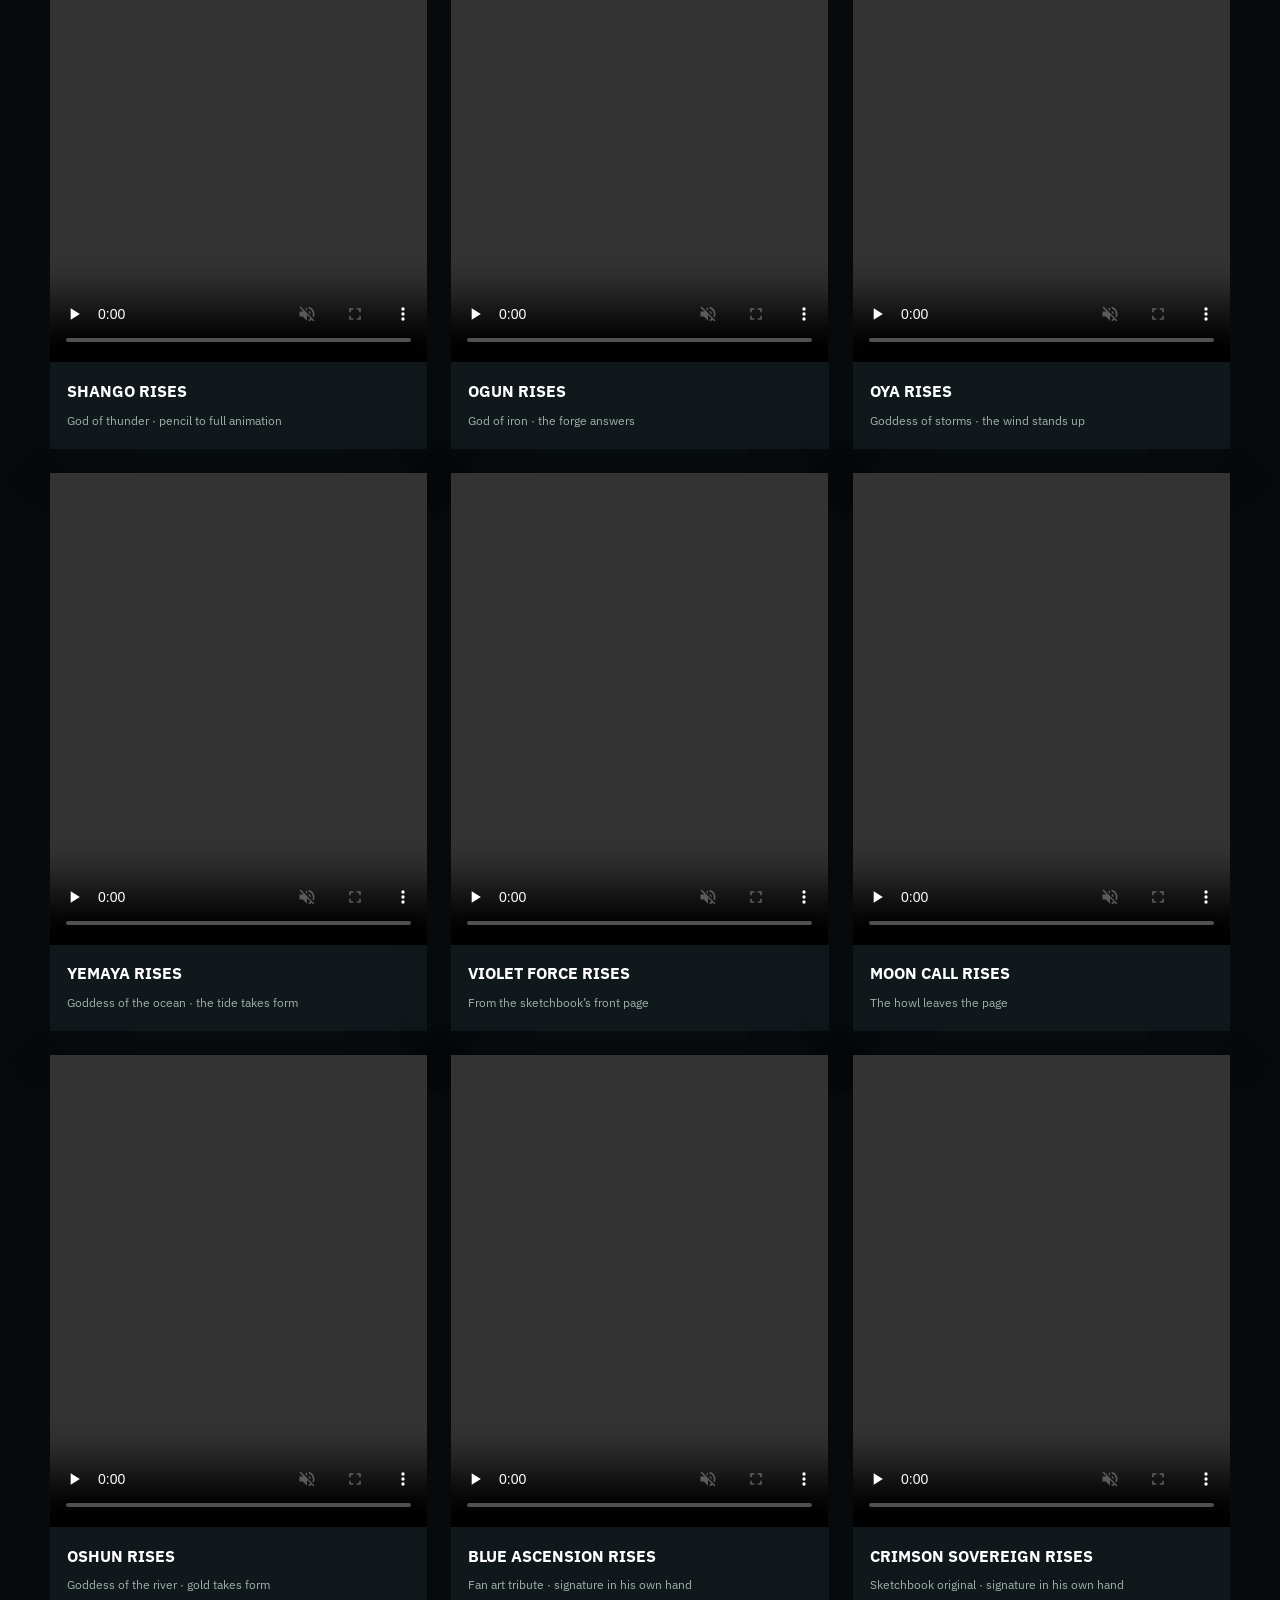
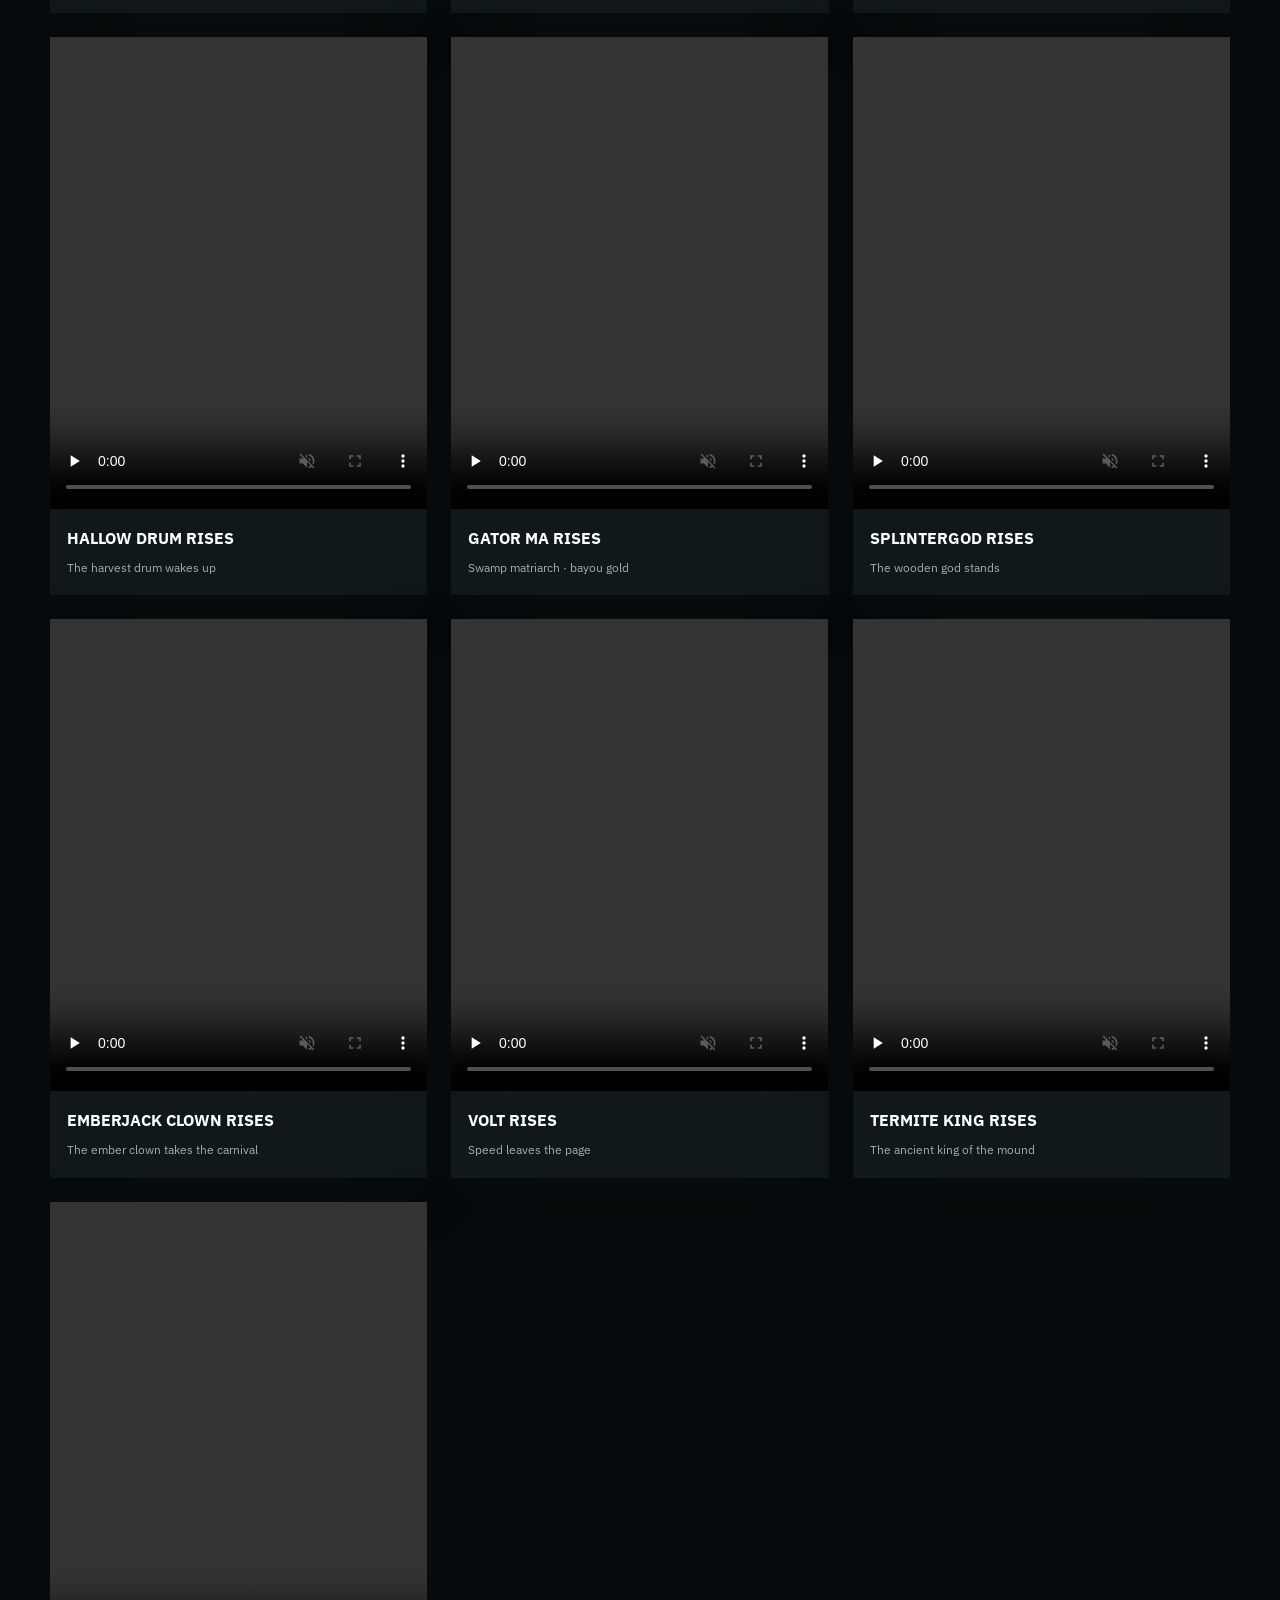
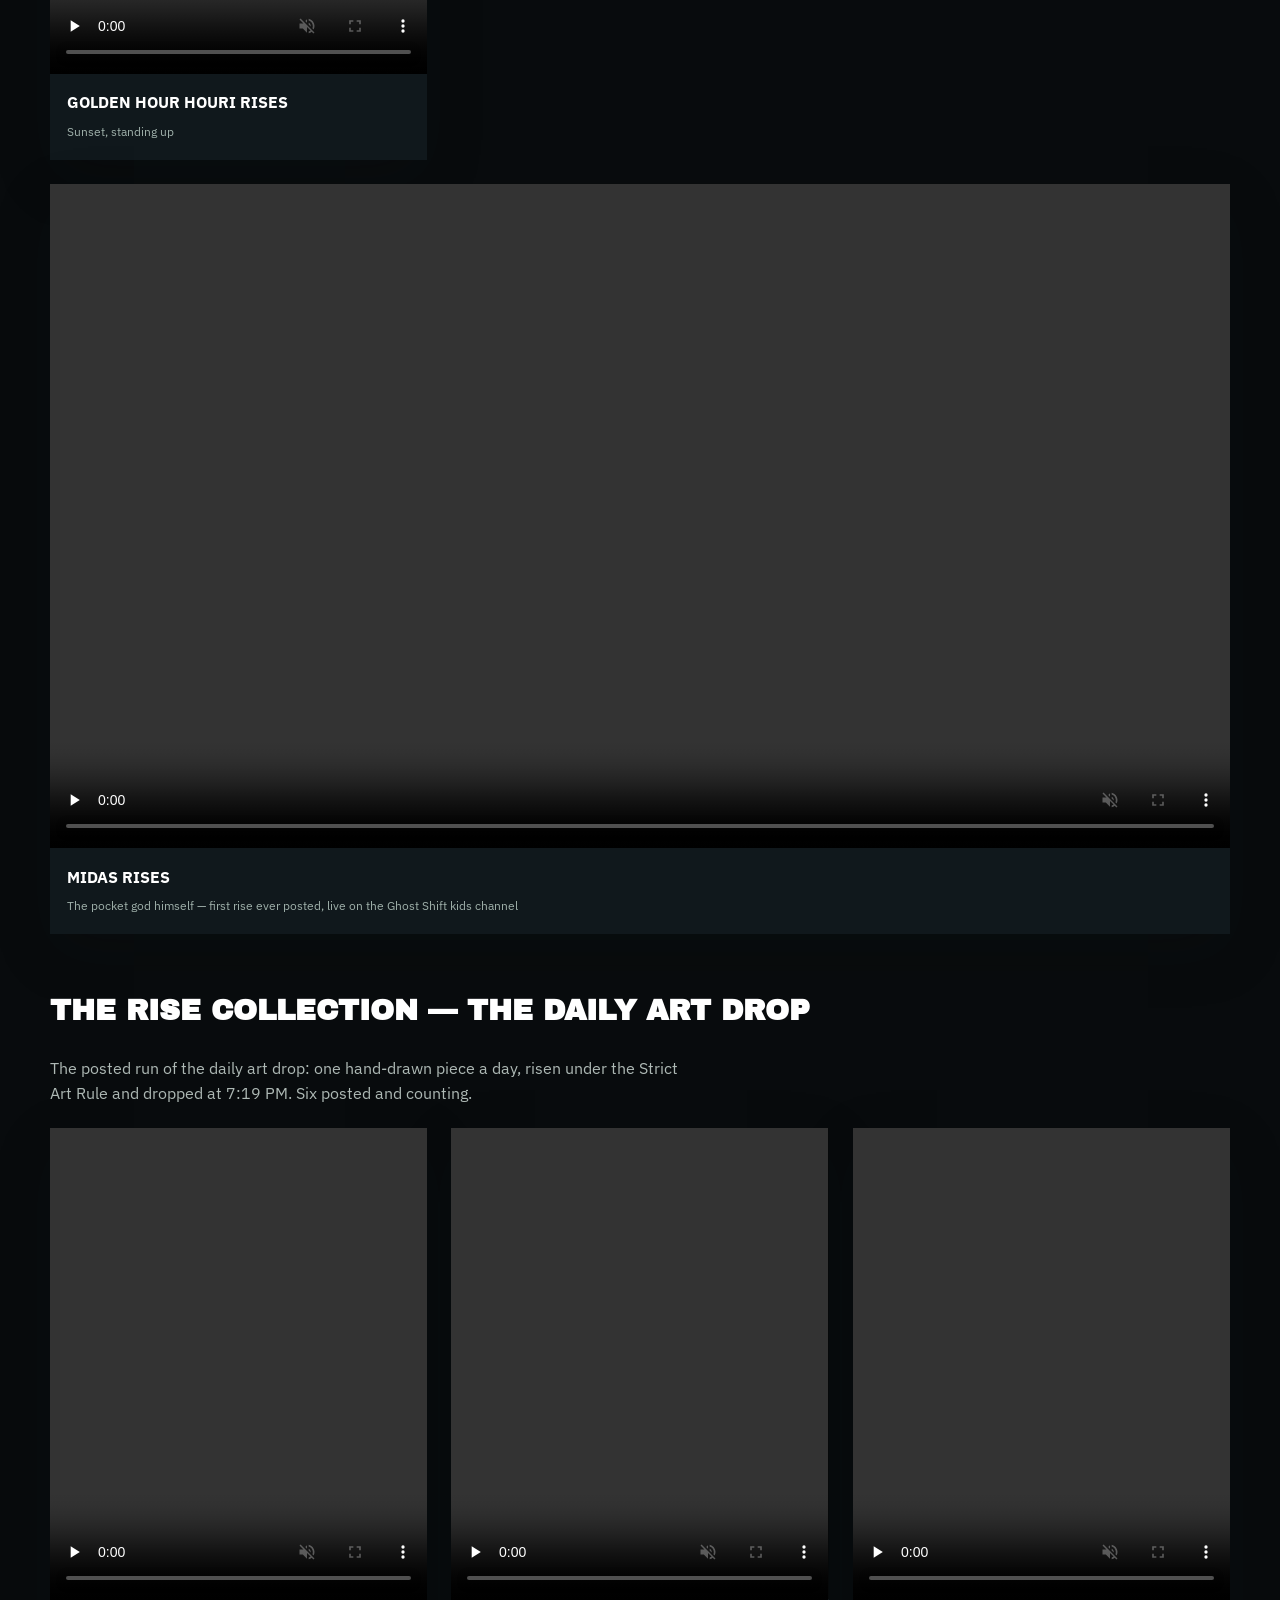
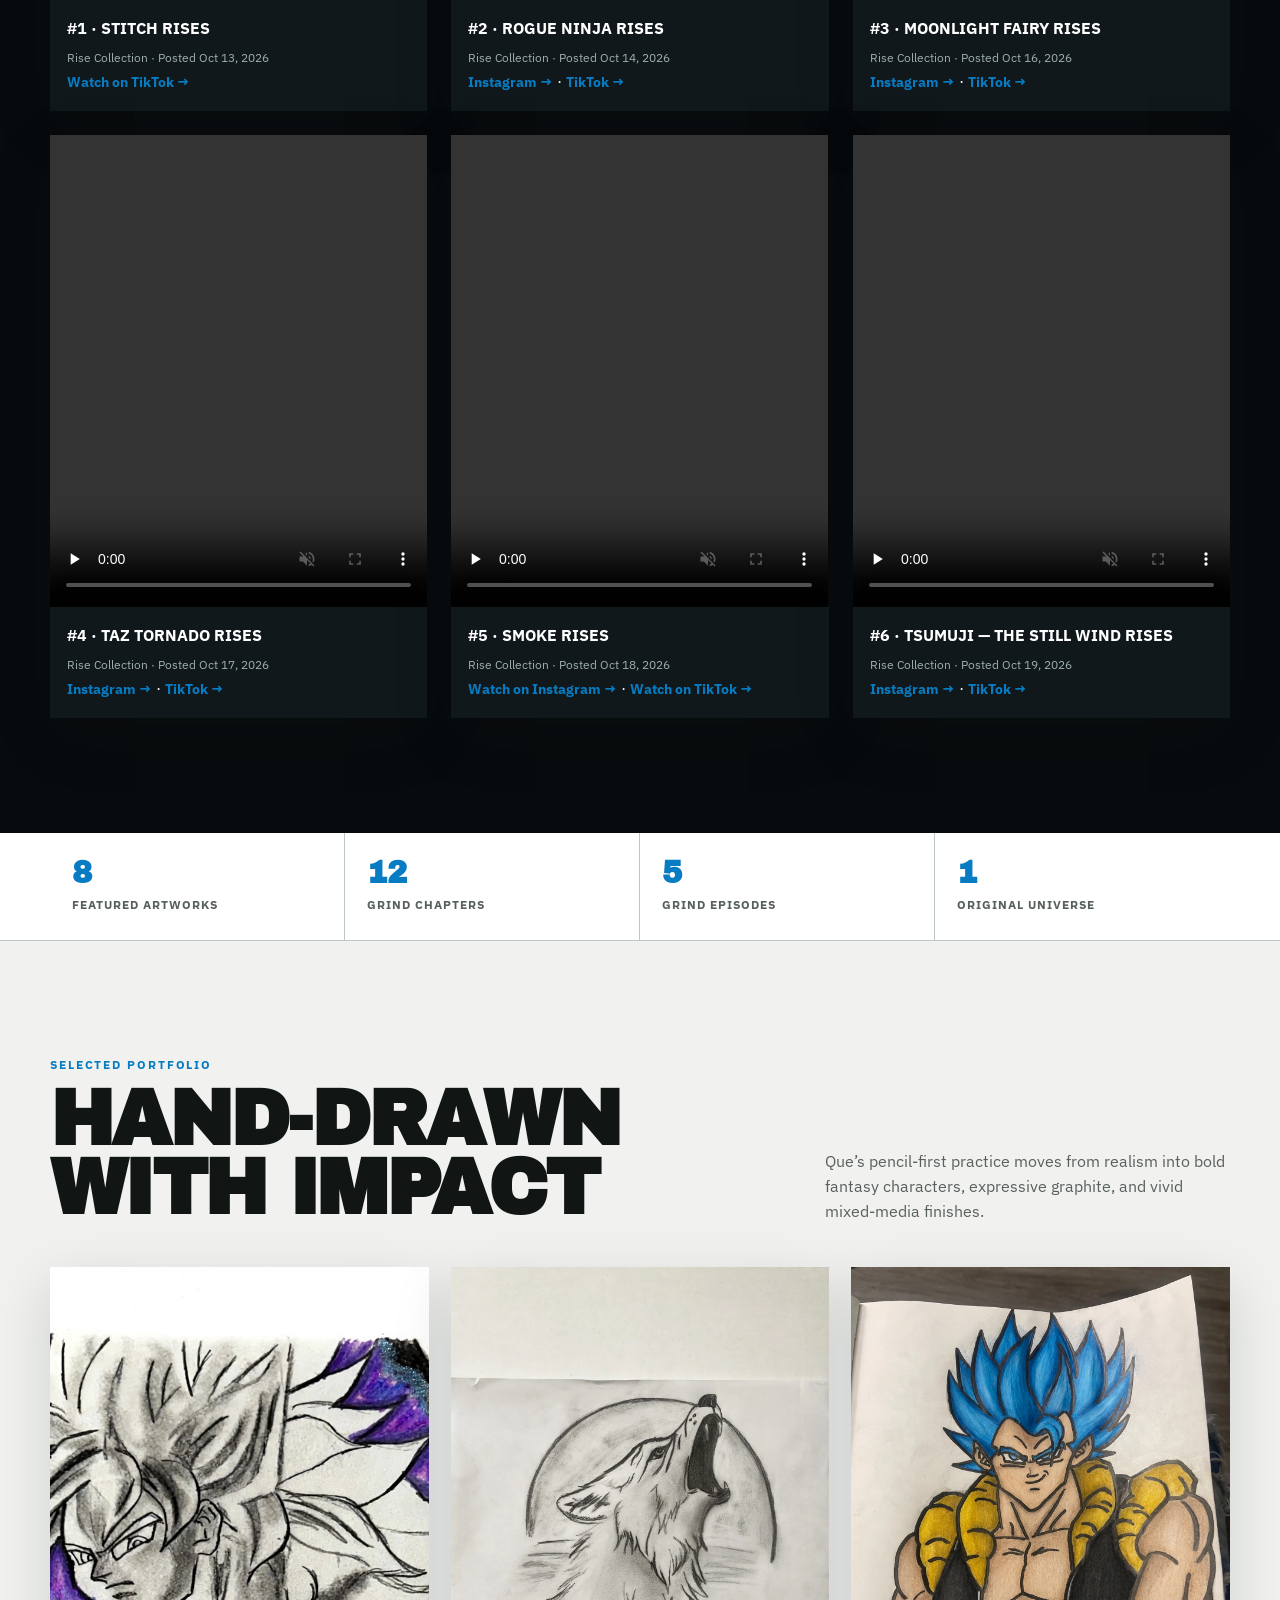
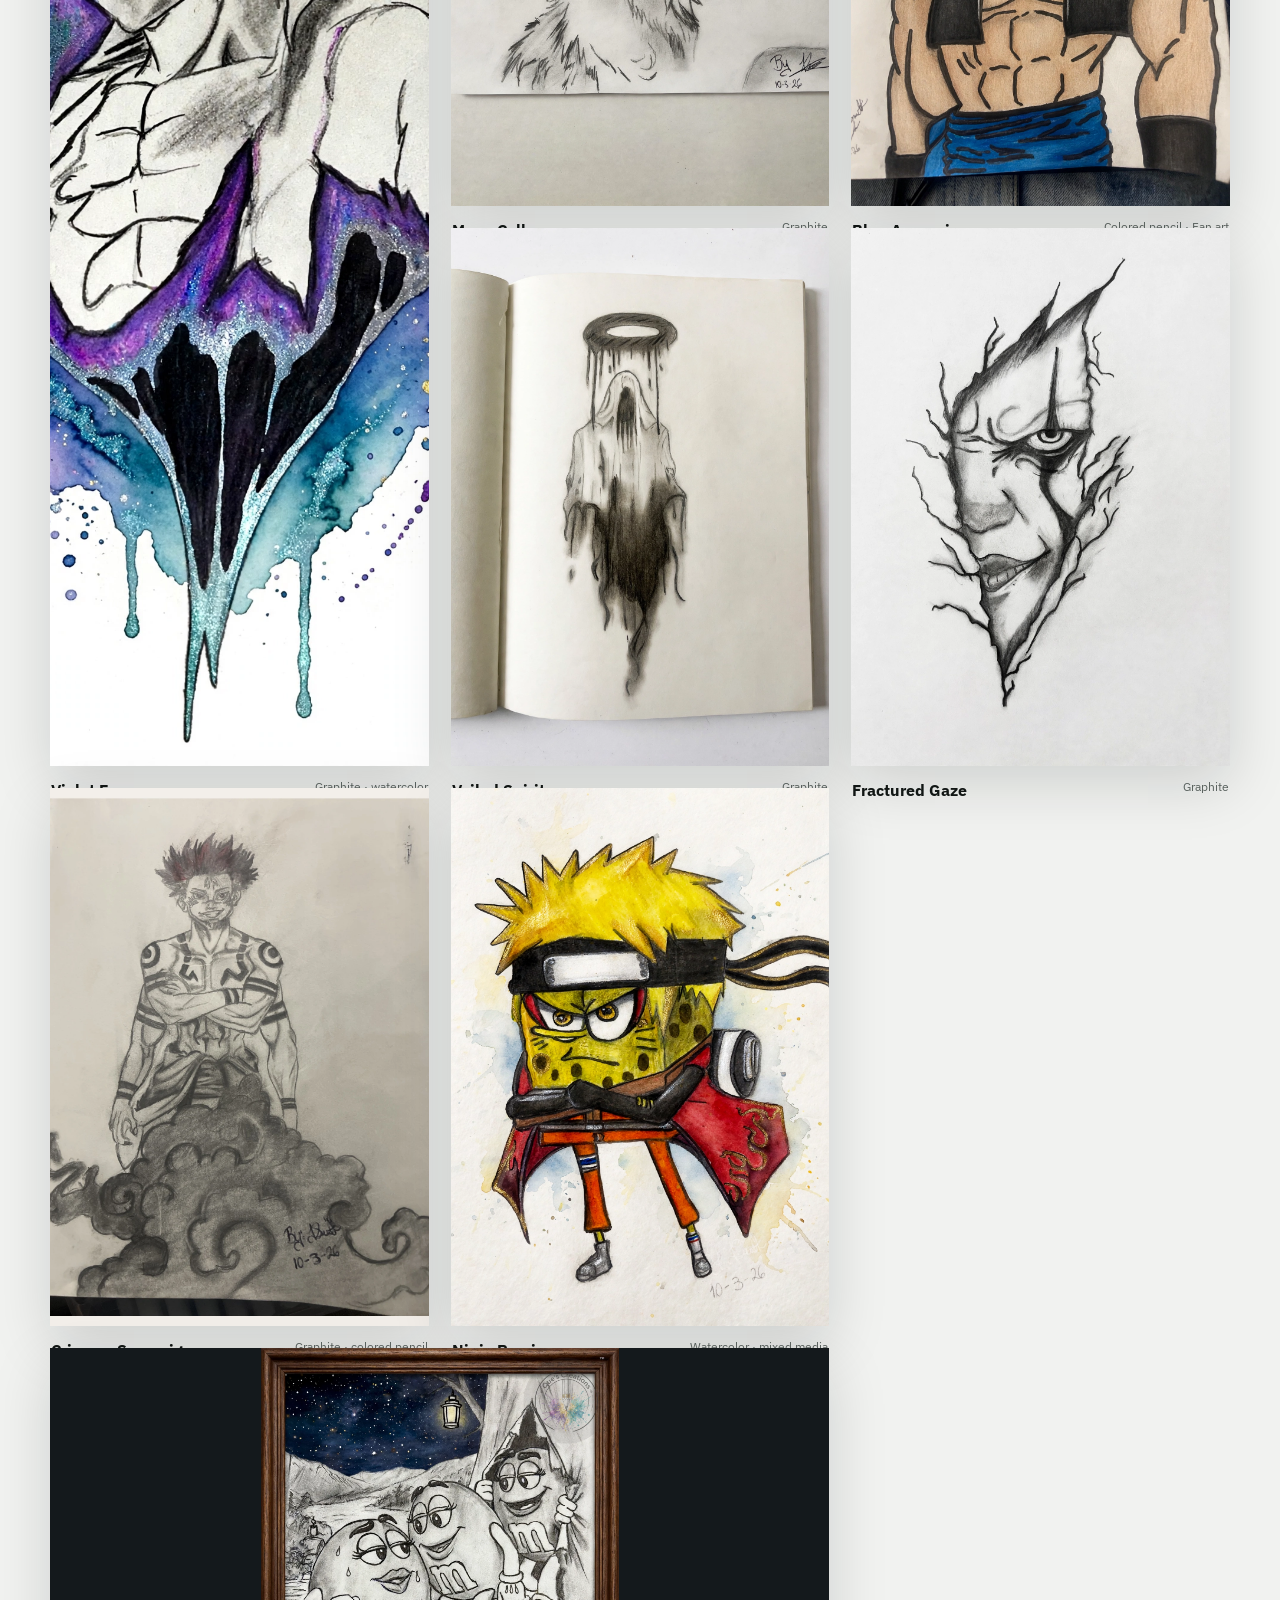
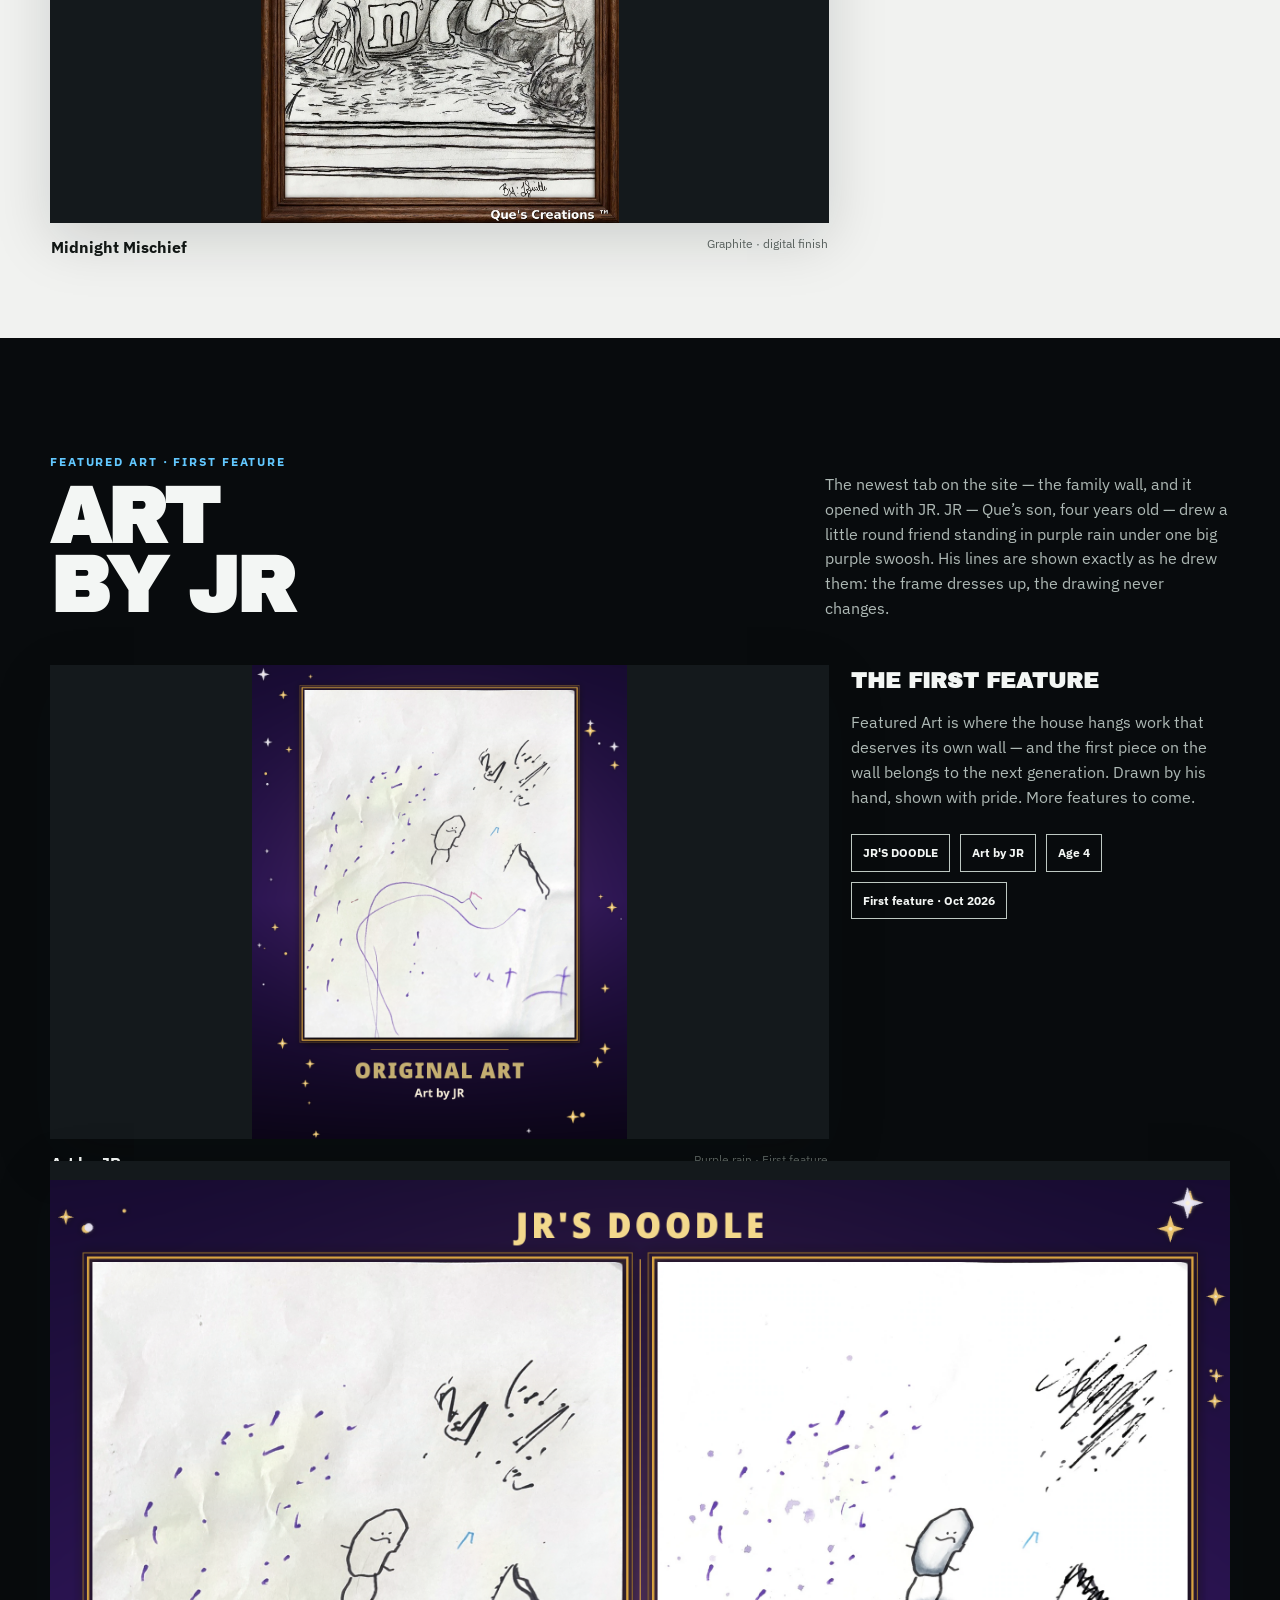
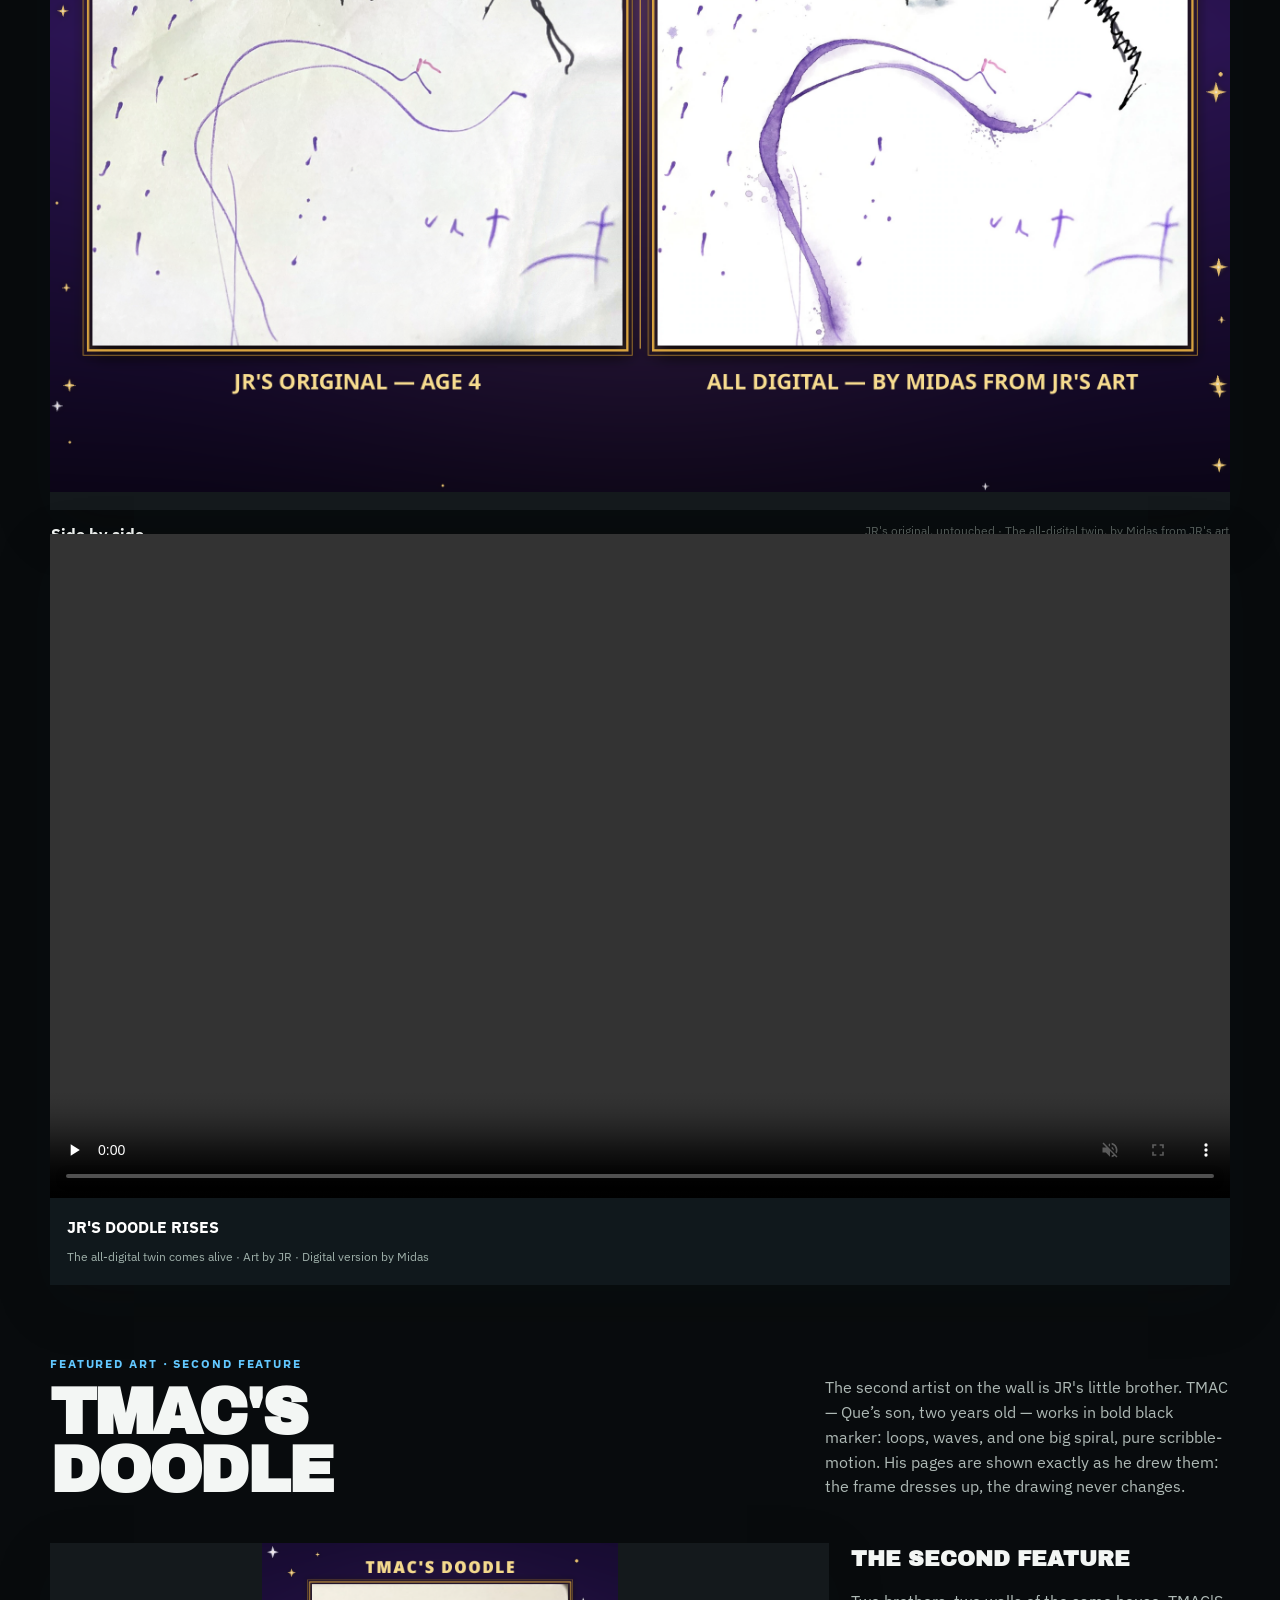
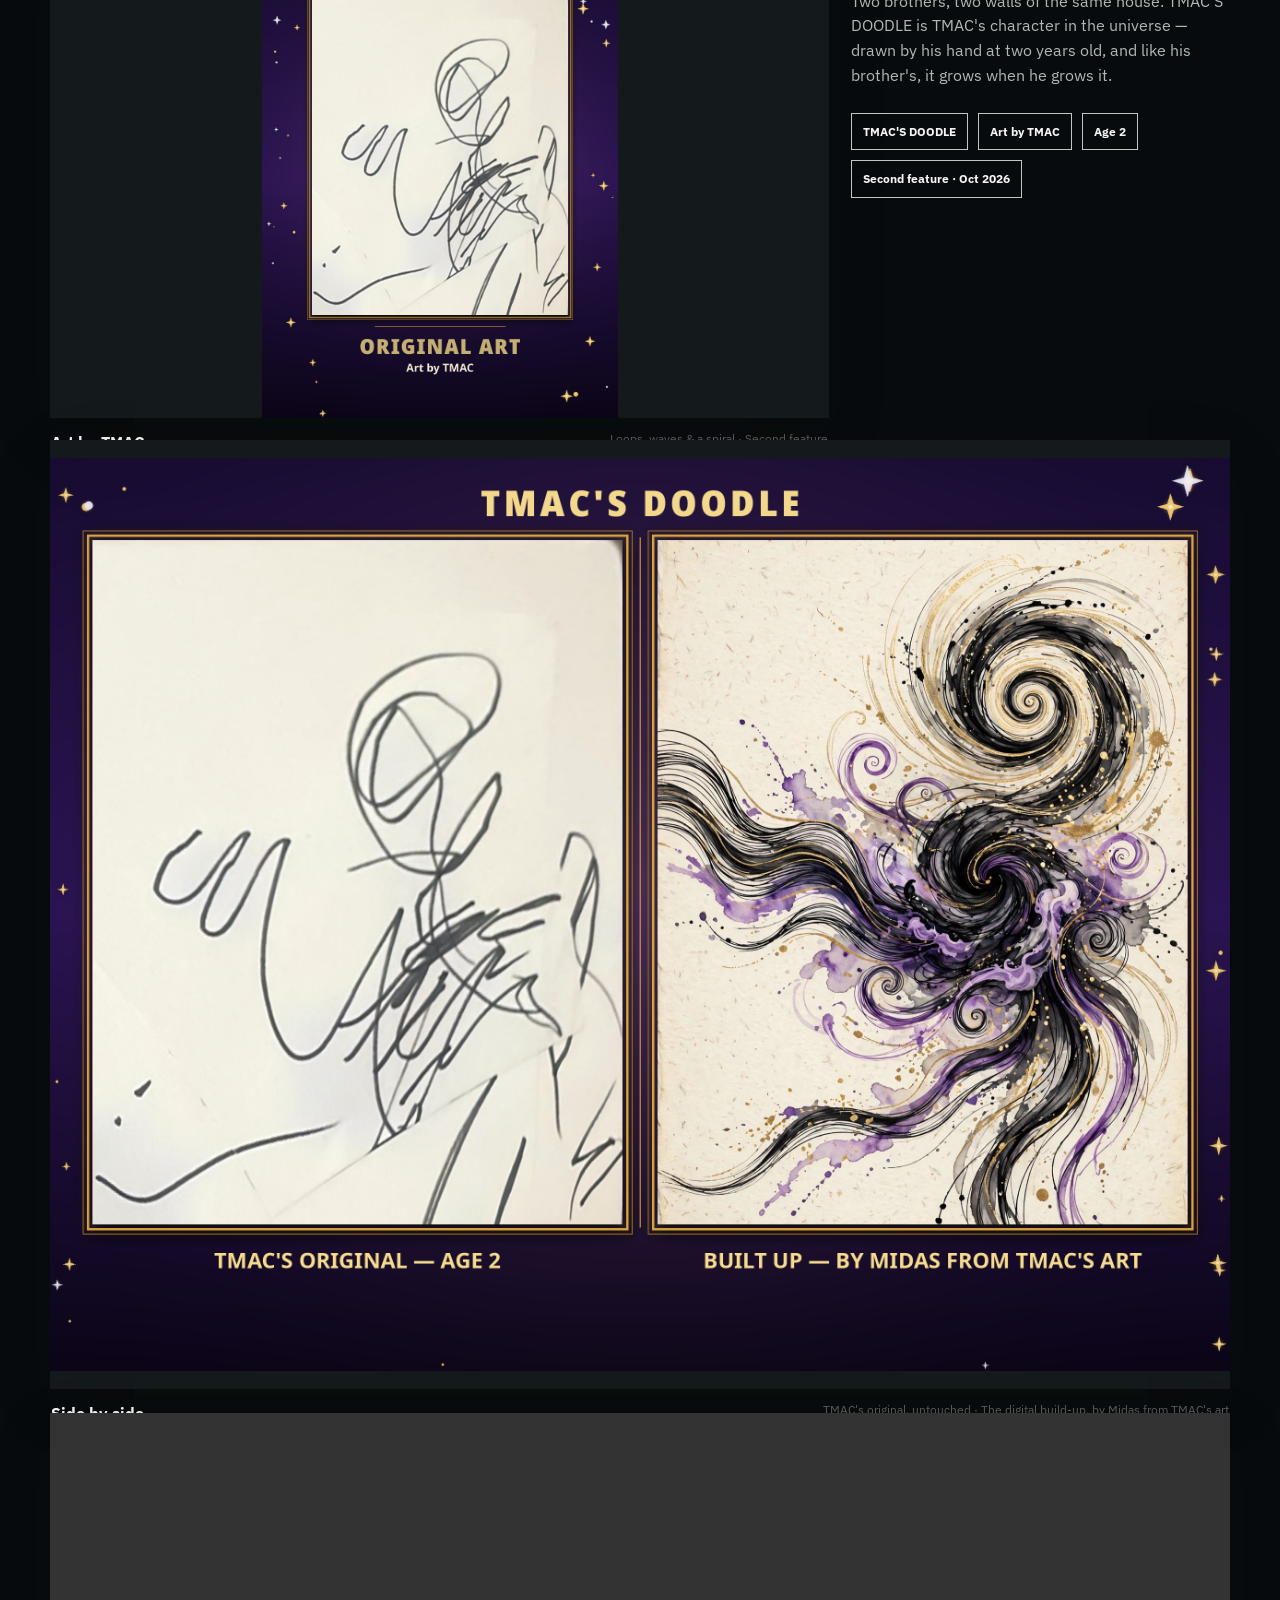
==== commit 3c4a8825: "THE THEATRE — the film room (Que's Theatre Rule, 2026-11-03): new theatre.html — marquee page for co" ====
--- a/index.html
+++ b/index.html
@@ -31,7 +31,7 @@
 </style>
 </head>
 <body>
-<nav class="site-nav" aria-label="Primary navigation"><div class="wrap nav-inner"><div class="nav-links"><a href="#start">Start Free</a><a href="#latest">Latest</a><a href="versus.html">Versus</a><a href="versus-playground.html">Play Versus</a><a href="music.html">Music</a><a href="#art">Art</a><a href="#featured-art">Featured Art</a><a href="#characters">Characters</a><a href="worlds/">Worlds</a><a href="#commissions">Commissions</a><a href="https://ques-creations.printful.me/" target="_blank" rel="noopener">Store</a></div></div></nav>
+<nav class="site-nav" aria-label="Primary navigation"><div class="wrap nav-inner"><div class="nav-links"><a href="#start">Start Free</a><a href="#latest">Latest</a><a href="versus.html">Versus</a><a href="versus-playground.html">Play Versus</a><a href="music.html">Music</a><a href="theatre.html">Theatre</a><a href="#art">Art</a><a href="#featured-art">Featured Art</a><a href="#characters">Characters</a><a href="worlds/">Worlds</a><a href="#commissions">Commissions</a><a href="https://ques-creations.printful.me/" target="_blank" rel="noopener">Store</a></div></div></nav>
 <main id="top">
 <section class="hero"><img class="hero-img" src="assets/brand/qyro.webp" alt="QYRO, Que’s original urban anime mascot, standing on a neon rooftop in black and gold techwear" /><div class="wrap hero-inner"><div class="hero-copy"><div class="hero-kicker">Drawn by hand. Built into worlds.</div><h1>QOrigin <span>Studios</span></h1><p>Realism pencil art, original comics, animated stories, cartoon work, and custom commissions from artist Que.</p><div class="actions"><a class="btn" href="https://unseenpotential.gumroad.com/l/fyhlow" target="_blank" rel="noopener">Join the universe free</a><a class="btn secondary" href="#art">Explore the work</a><a class="btn secondary" href="#commissions">Book a commission</a></div></div></div></section>
 <section class="section" id="start"><div class="wrap"><header class="section-head"><div><div class="section-label">Join the universe free · The first call</div><h2>Universe<br/>Starter</h2></div><p>Join the universe free — the Universe Starter, free on Gumroad. The front door is free. First chapters of GOLDBLOOD, SHINOBI and TIDEBOUND, plus the Tiger Family rising out of the sketchbook — one book, on the house.</p></header><div class="omnibus" style="background:var(--surface);border-color:var(--line);border-top:4px solid var(--gold)"><img src="assets/books/universe-starter-cover.jpg" alt="Universe Starter cover — TIDESTRIPE, the golden tiger-koi, swimming toward the viewer" /><div><h3 style="color:var(--ink)">Join the universe free — Free Sampler, 56 pages</h3><p style="color:var(--muted)">GOLDBLOOD Ch. 1 — the best script in the house. SHINOBI Ch. 1. TIDEBOUND Ch. 1. And FROM THE SKETCHBOOK: TIDESTRIPE and IRAWO, the Tiger Family, created by Que from his original hand drawing. Download it free on Gumroad (pay what you want) and follow the store — new chapters drop weekly.</p><div class="actions"><a class="btn" href="https://unseenpotential.gumroad.com/l/fyhlow" target="_blank" rel="noopener">Get it free on Gumroad</a></div></div></div></div></section>
@@ -110,7 +110,7 @@
 <section class="section"><div class="wrap"><header class="section-head"><div><div class="section-label">The next chapter</div><h2>Always<br/>creating</h2></div><p>This site is the home for what has been built—and the launchpad for every new piece, character, chapter, episode, and commission still to come.</p></header><div class="future-list"><article class="future-item"><strong>More original worlds</strong><p>New stories, casts, chapters, and animated universes beyond Kain City.</p></article><article class="future-item"><strong>More hand-drawn work</strong><p>Portraits, tribute pieces, graphite studies, and signature realism.</p></article><article class="future-item"><strong>More motion</strong><p>Cartoon shorts, action-anime transformations, commercials, and original episodes.</p></article></div></div></section>
 <section id="store" class="section"><div class="wrap"><div class="section-head"><div><div class="section-label">The Store — Now Open</div><h2>Wear the universe.</h2></div><p>The official QOrigin Studios store is live — tees and posters carrying the art, printed and shipped on demand. Six pieces are up now; sixteen more designs are staged for wave two.</p></div><div class="future-list"><div class="future-item"><strong>Pencil-Split Tee — $24.99</strong><p>It started with a pencil. The image that started the whole universe, on black.</p></div><div class="future-item"><strong>Creator’s Hand Tee — $24.99</strong><p>The hand that draws the worlds — Que’s thesis piece, worn.</p></div><div class="future-item"><strong>OGUN Streak Tee — $24.99</strong><p>Three straight wins. The Anvil’s road to the Treasure door.</p></div><div class="future-item"><strong>OGUN Loud Tee — $24.99</strong><p>The Anvil, turned all the way up.</p></div><div class="future-item"><strong>SOL vs ONYX Poster — $19.99</strong><p>The Versus card that opened the ledger — matte poster, ready for the wall.</p></div><div class="future-item"><strong>Treasure Battle #1 Poster — $19.99</strong><p>OGUN vs HIBANA QUE — THE FIRST DOOR, on your wall before the door even opens.</p></div></div><p style="margin-top:34px"><a class="btn" href="https://ques-creations.printful.me/" target="_blank" rel="noopener">Shop the store →</a></p></div></section><section class="contact"><div class="wrap contact-inner"><div><div class="section-label">Let’s create something</div><h2>Bring the vision.</h2></div><a class="btn" href="https://www.instagram.com/xtc_que/" target="_blank" rel="noopener">Start with a DM</a></div></section>
 </main>
-<footer><div class="wrap footer-inner"><img src="assets/brand/qorigin-studios-lockup-wide.png" alt="QOrigin Studios" style="max-width:340px;width:100%;height:auto;display:block;margin:0 auto 10px"/><strong>QOrigin Studios</strong><span><a href="https://quescreations.github.io/">quescreations.github.io</a> — the one hub · <a href="https://unseenpotential.gumroad.com/l/fyhlow" target="_blank" rel="noopener">Free Starter</a> · <a href="versus.html">Versus</a> · <a href="treasure.html">Treasure Battle #1</a> · <a href="worlds/">Worlds</a> · <a href="https://ques-creations.printful.me/" target="_blank" rel="noopener">Store</a></span><span>Original artwork, stories & creative direction by Que · All rights reserved</span></div></footer>
+<footer><div class="wrap footer-inner"><img src="assets/brand/qorigin-studios-lockup-wide.png" alt="QOrigin Studios" style="max-width:340px;width:100%;height:auto;display:block;margin:0 auto 10px"/><strong>QOrigin Studios</strong><span><a href="https://quescreations.github.io/">quescreations.github.io</a> — the one hub · <a href="https://unseenpotential.gumroad.com/l/fyhlow" target="_blank" rel="noopener">Free Starter</a> · <a href="versus.html">Versus</a> · <a href="treasure.html">Treasure Battle #1</a> · <a href="theatre.html">The Theatre</a> · <a href="worlds/">Worlds</a> · <a href="https://ques-creations.printful.me/" target="_blank" rel="noopener">Store</a></span><span>Original artwork, stories & creative direction by Que · All rights reserved</span></div></footer>
 <div class="viewer" id="artViewer" role="dialog" aria-modal="true" aria-hidden="true" aria-label="Artwork viewer"><button class="close" aria-label="Close artwork">×</button><figure><img alt=""/><figcaption></figcaption></figure></div>
 <div class="viewer video-viewer" id="videoViewer" role="dialog" aria-modal="true" aria-hidden="true" aria-label="Video player"><button class="close" aria-label="Close video">×</button><div class="video-shell"><video controls playsinline preload="metadata"></video><div class="video-title"></div></div></div>
 <script>
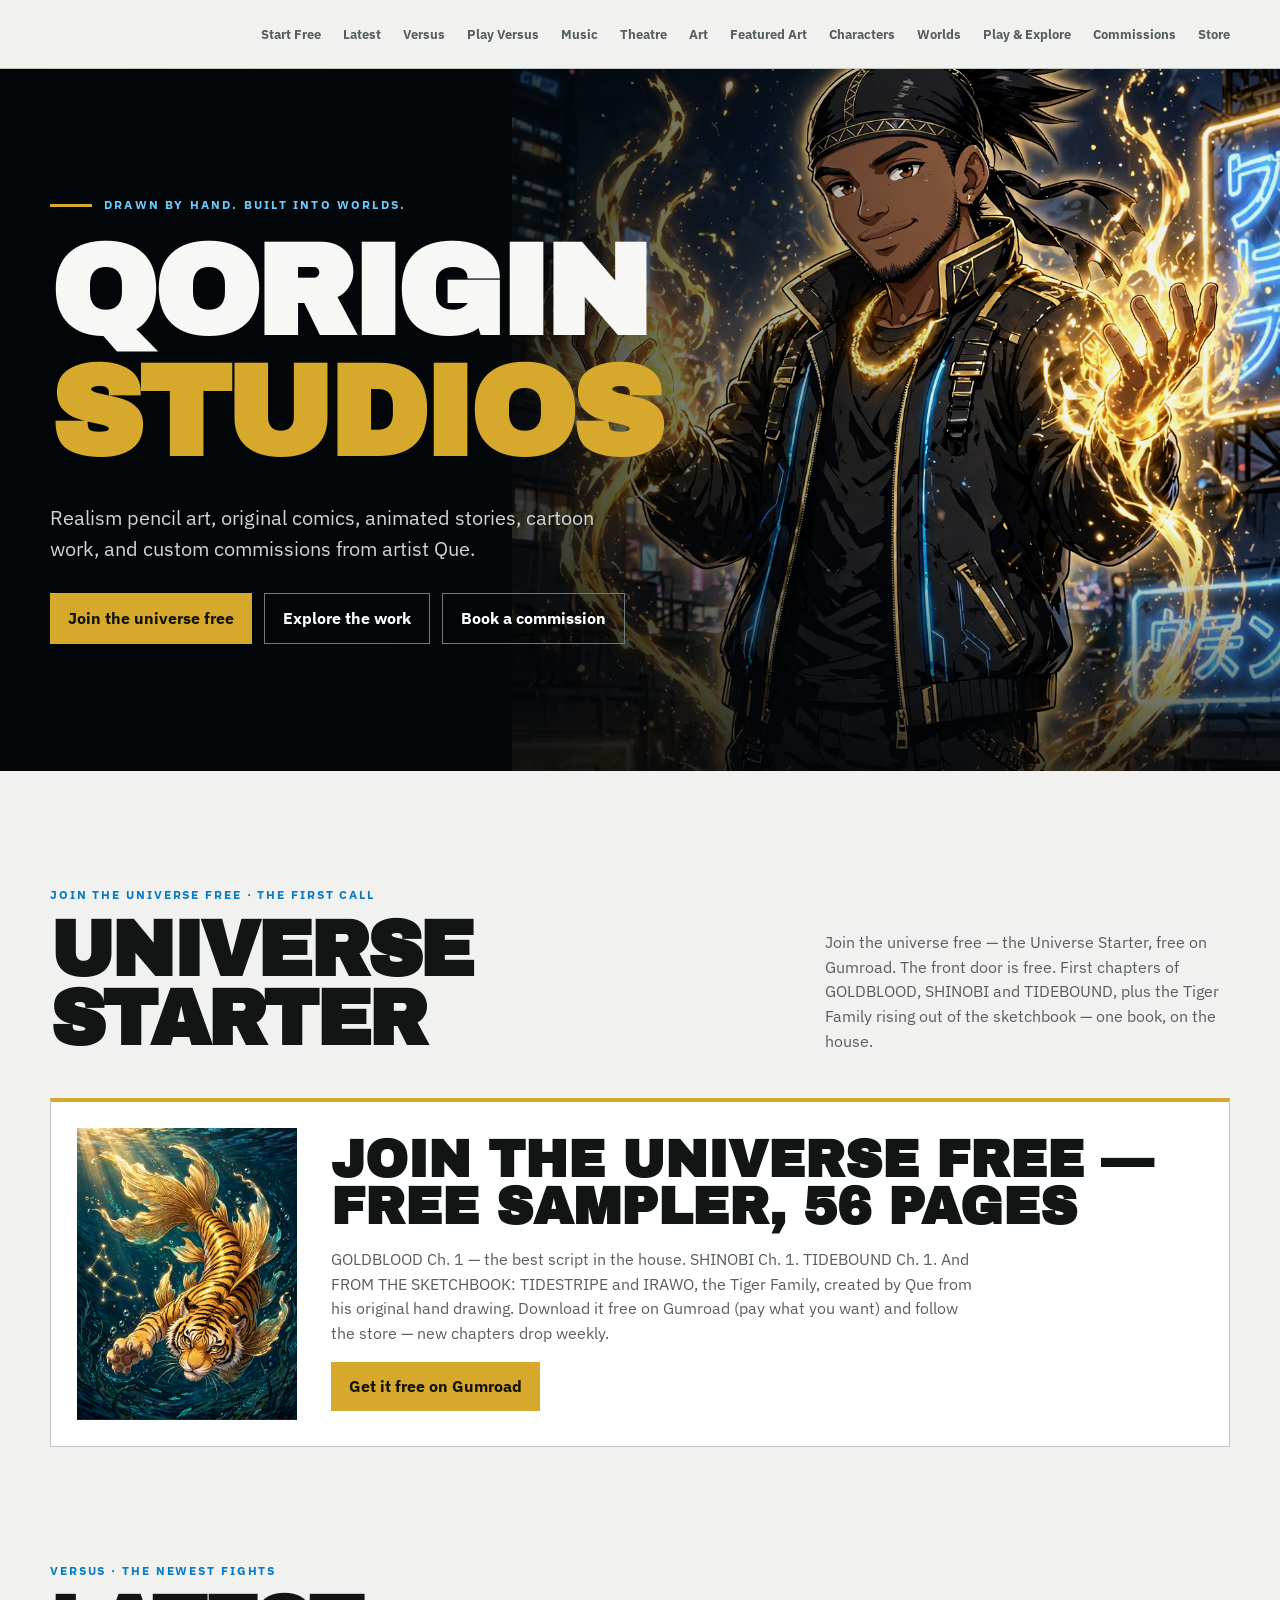
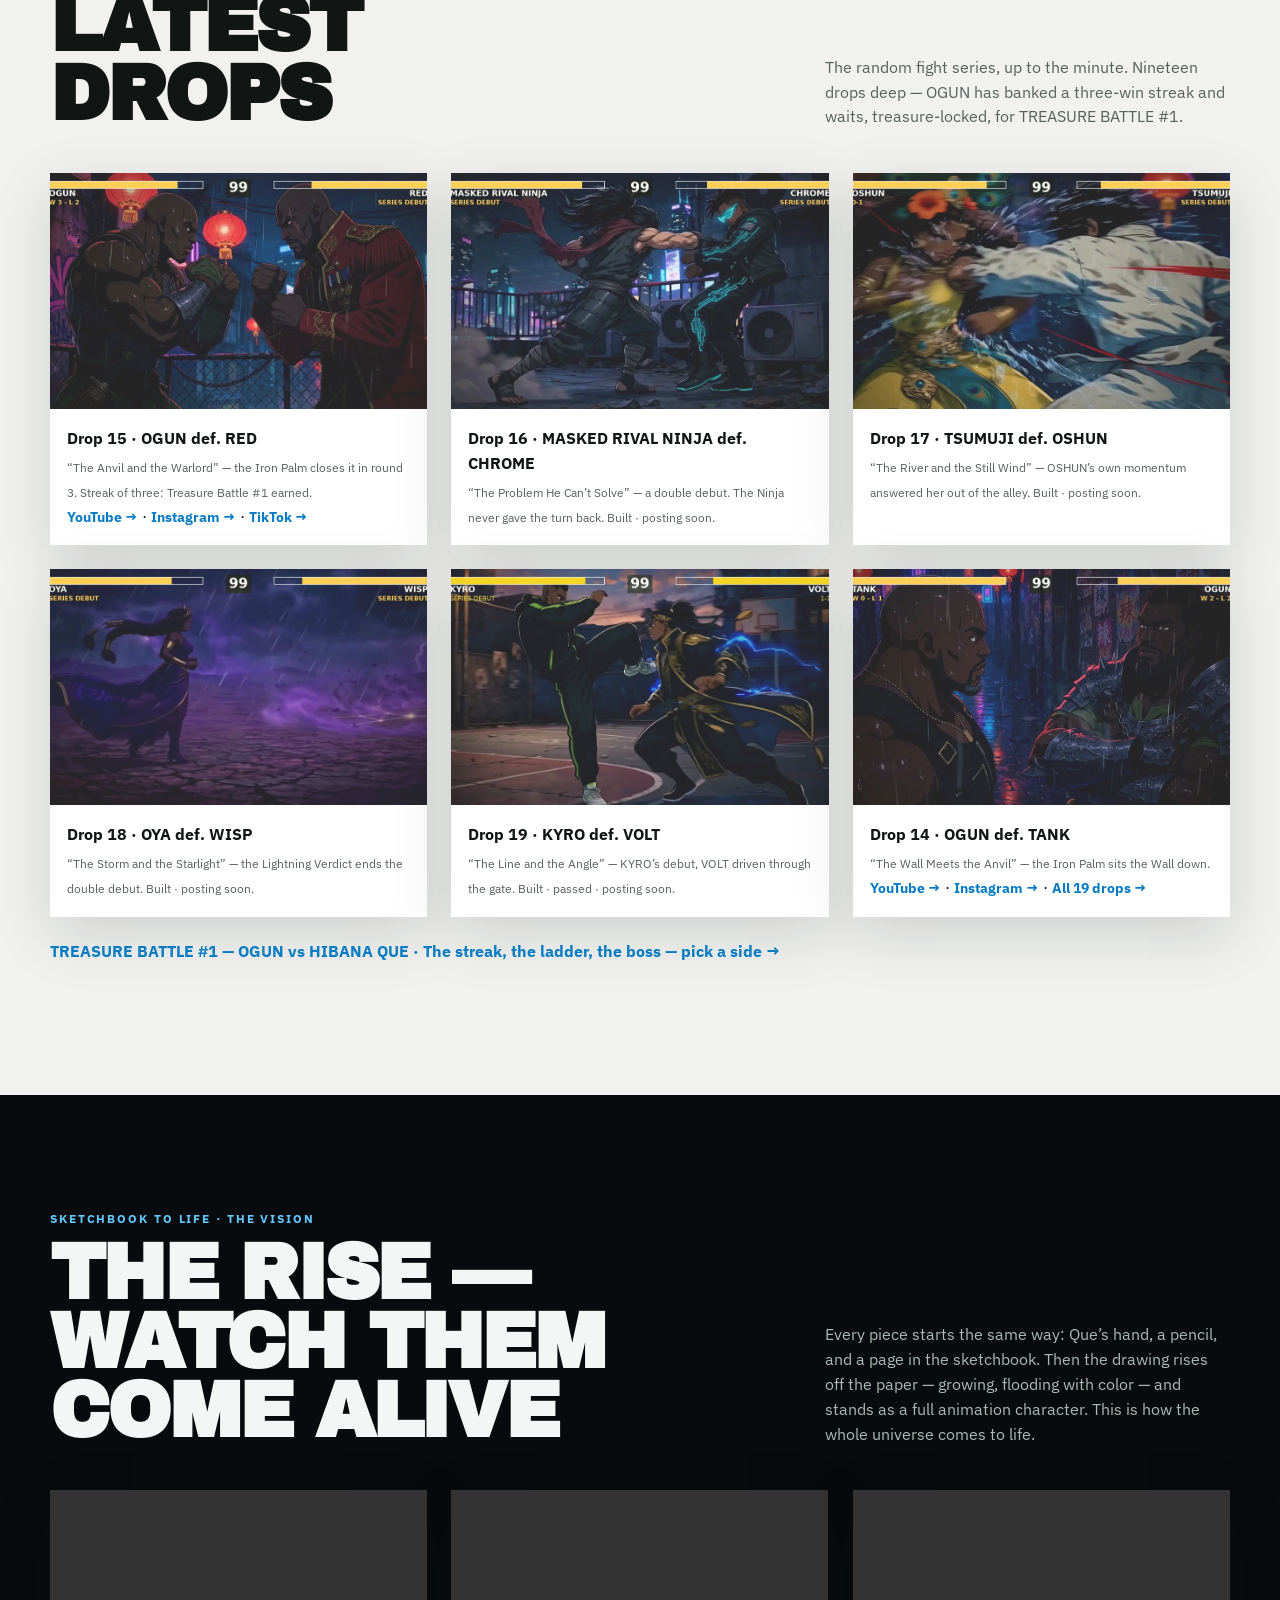
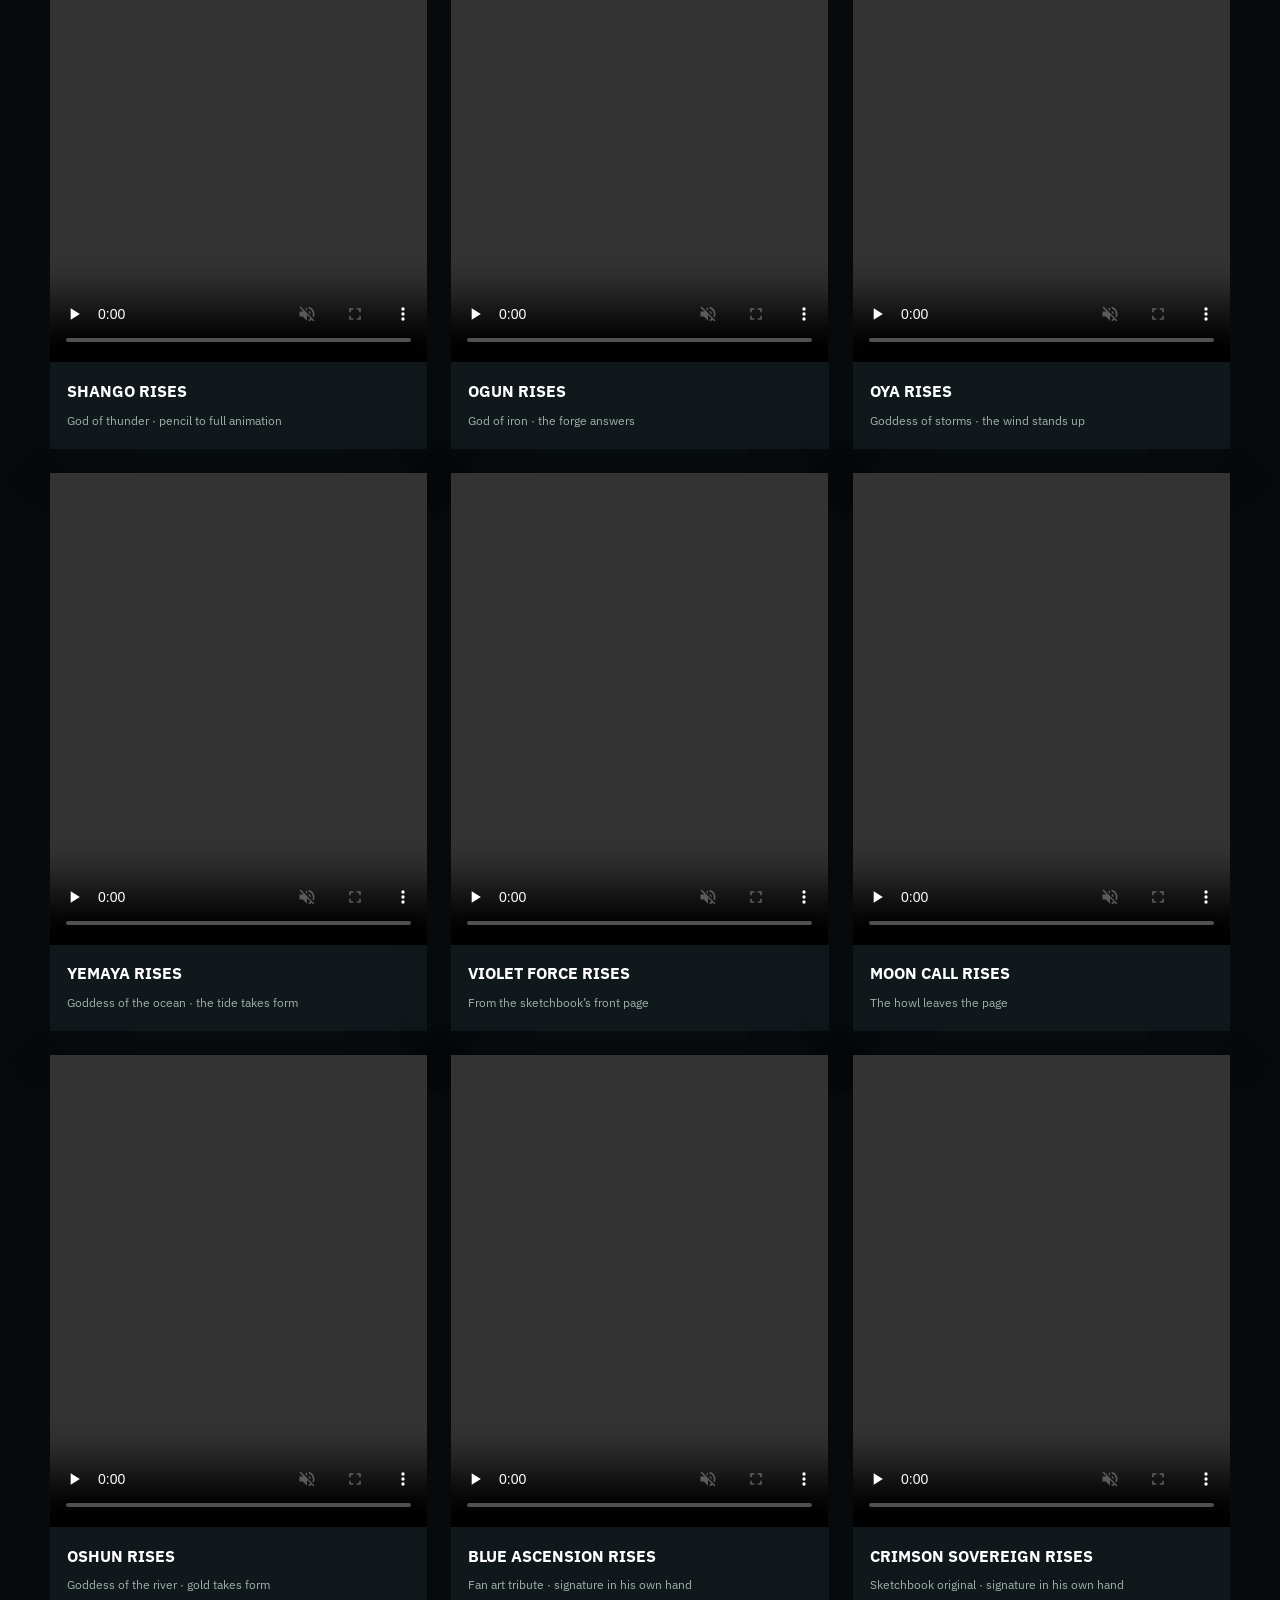
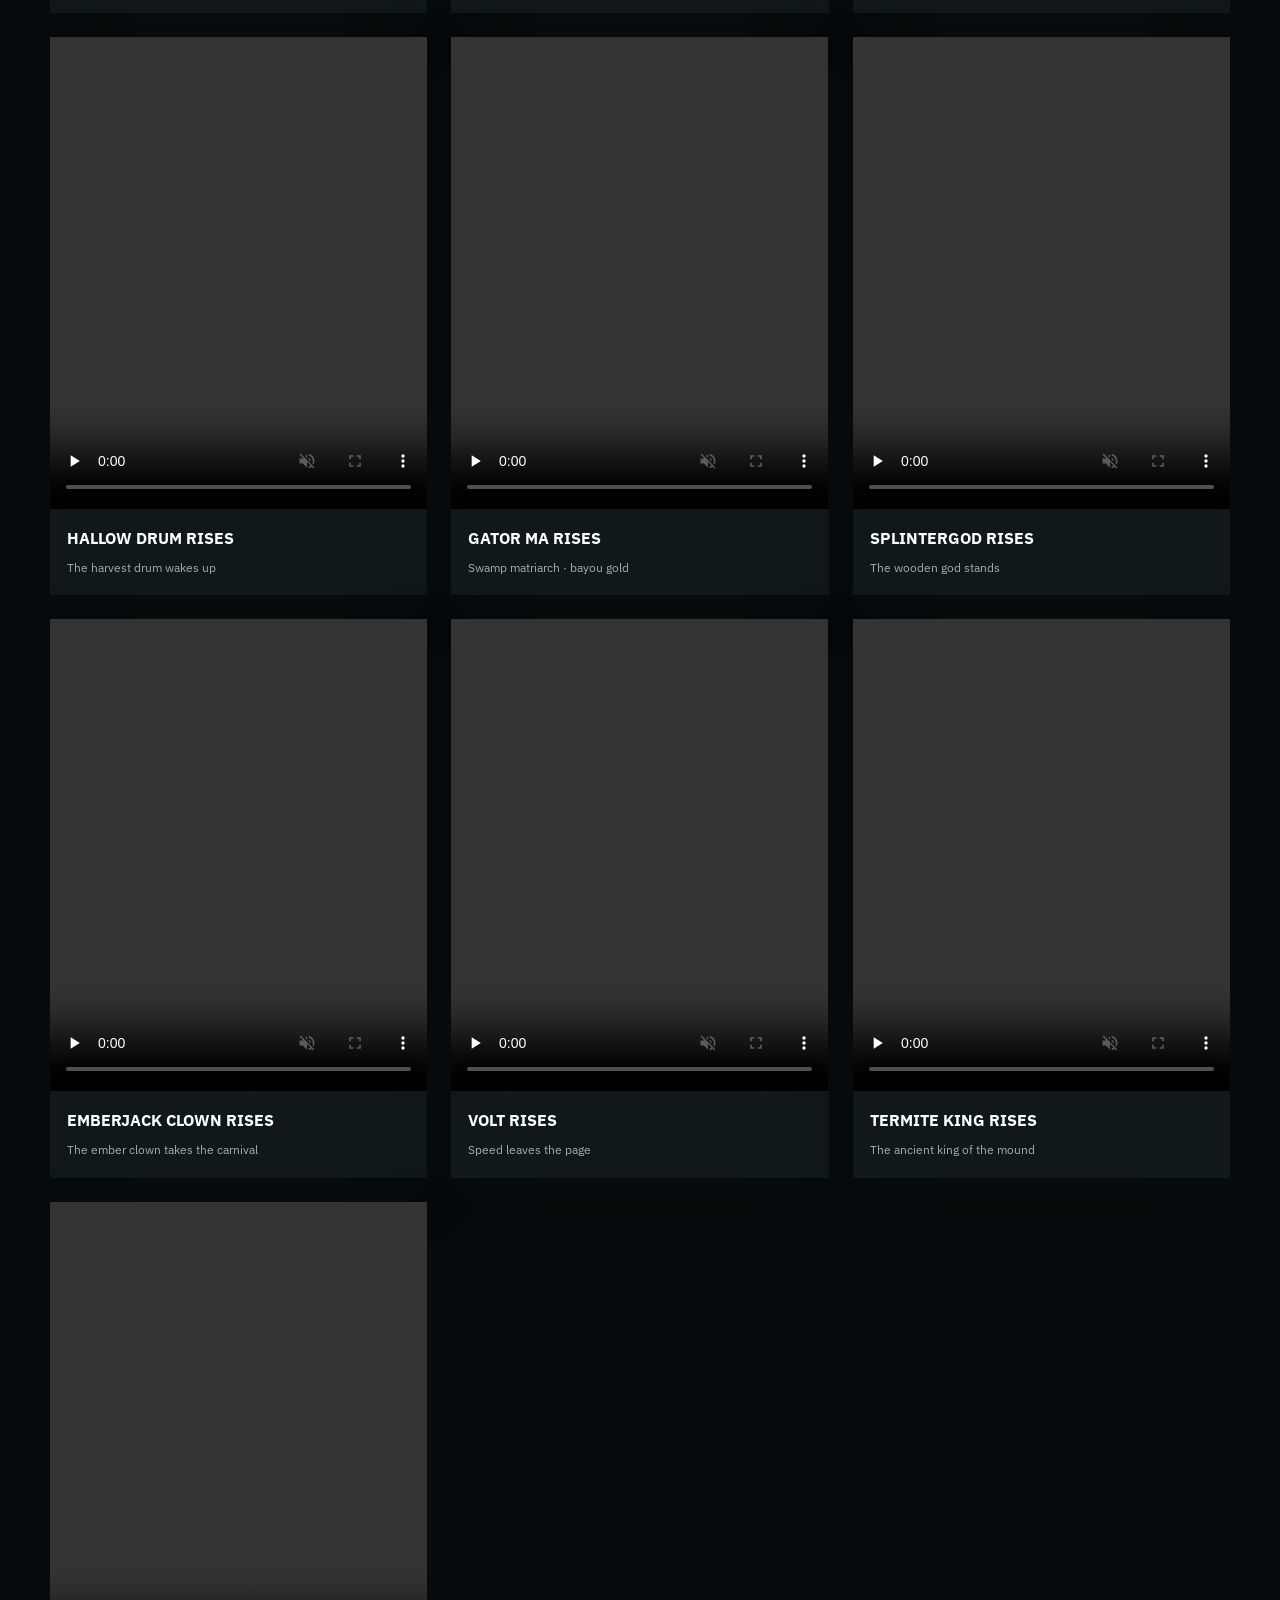
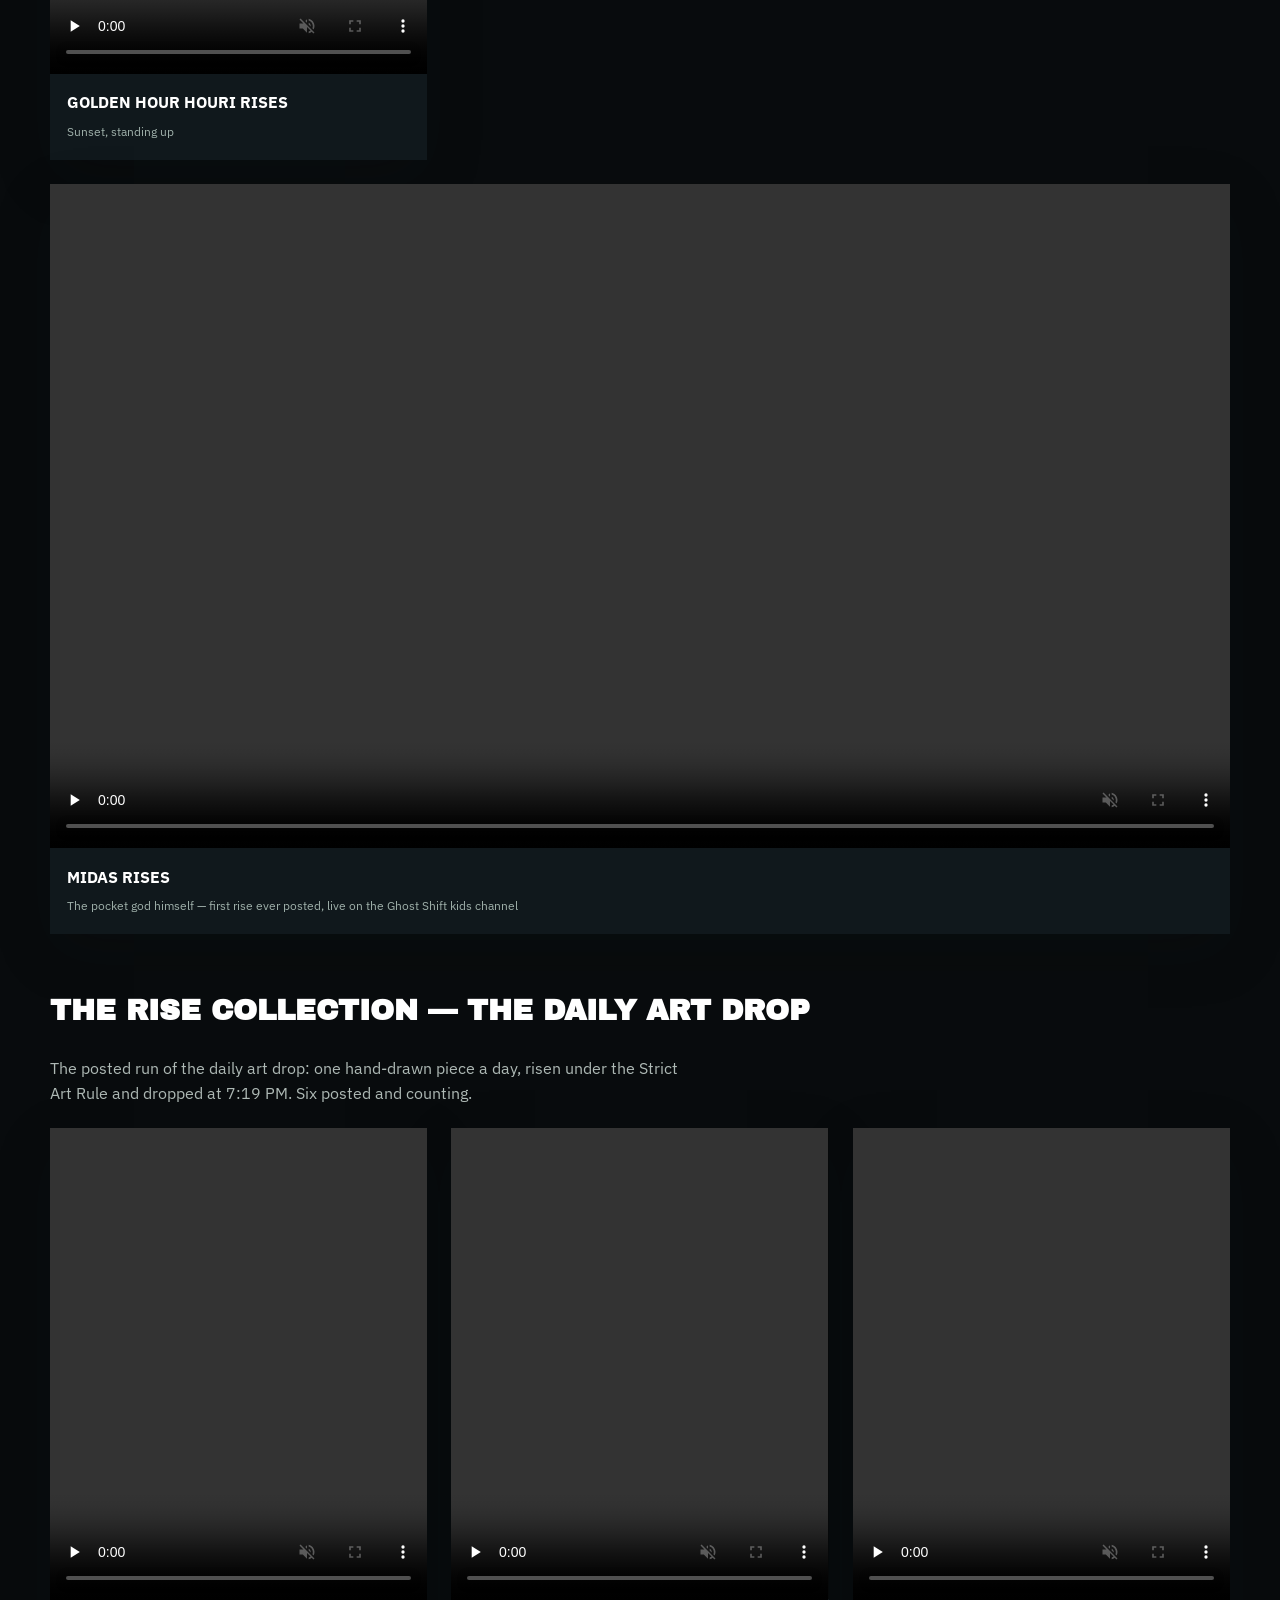
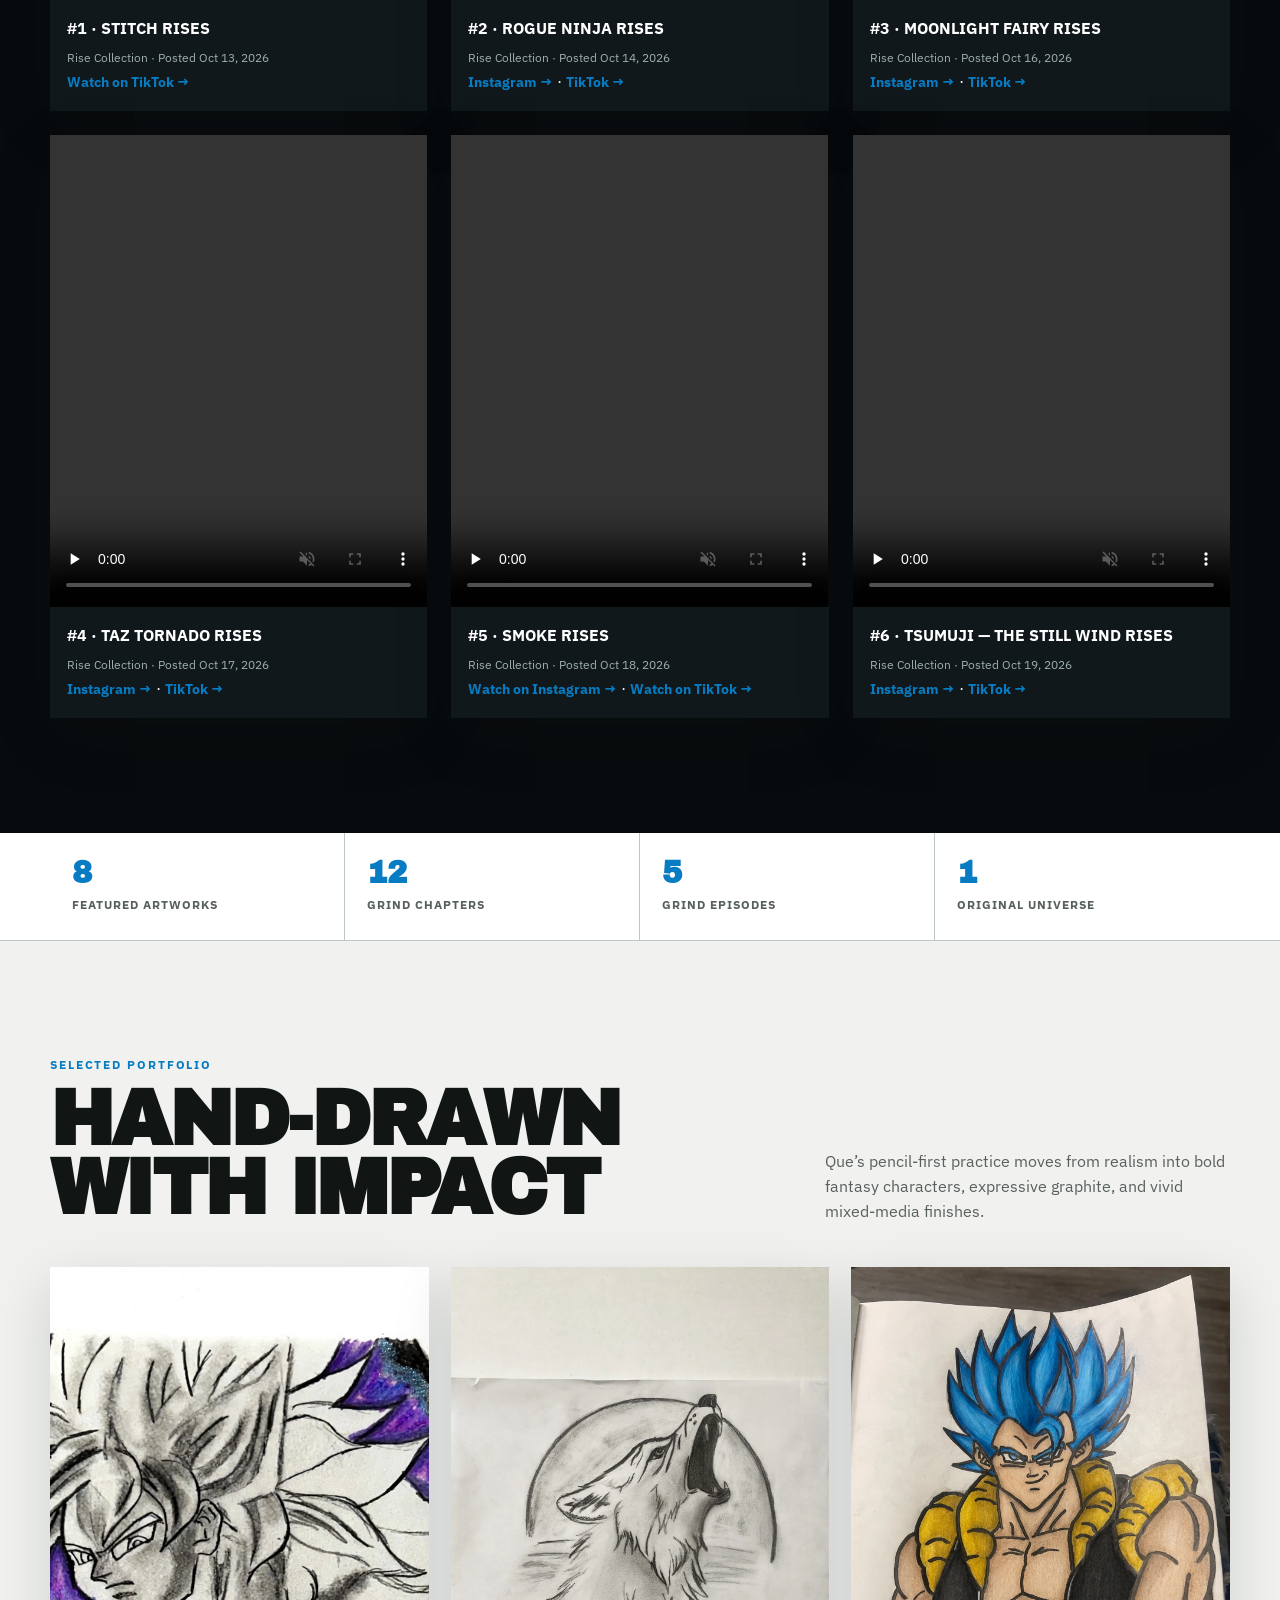
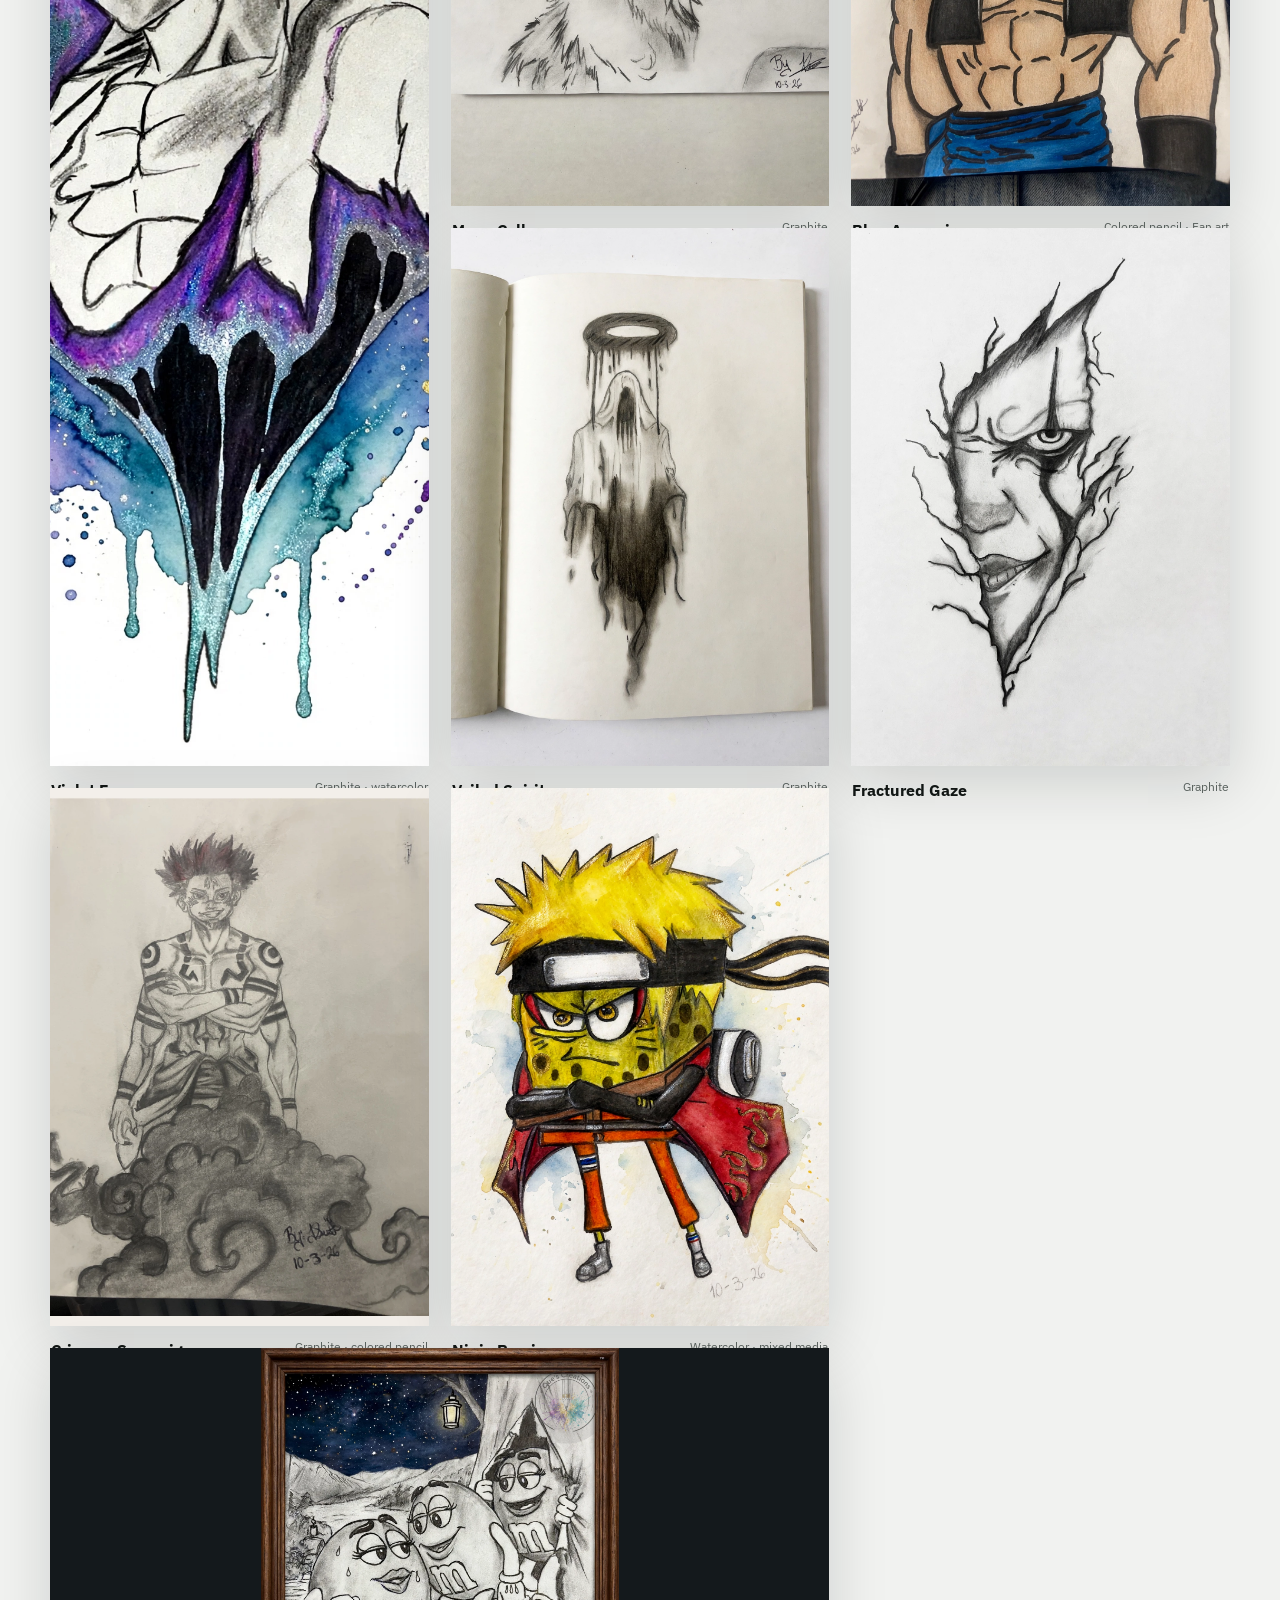
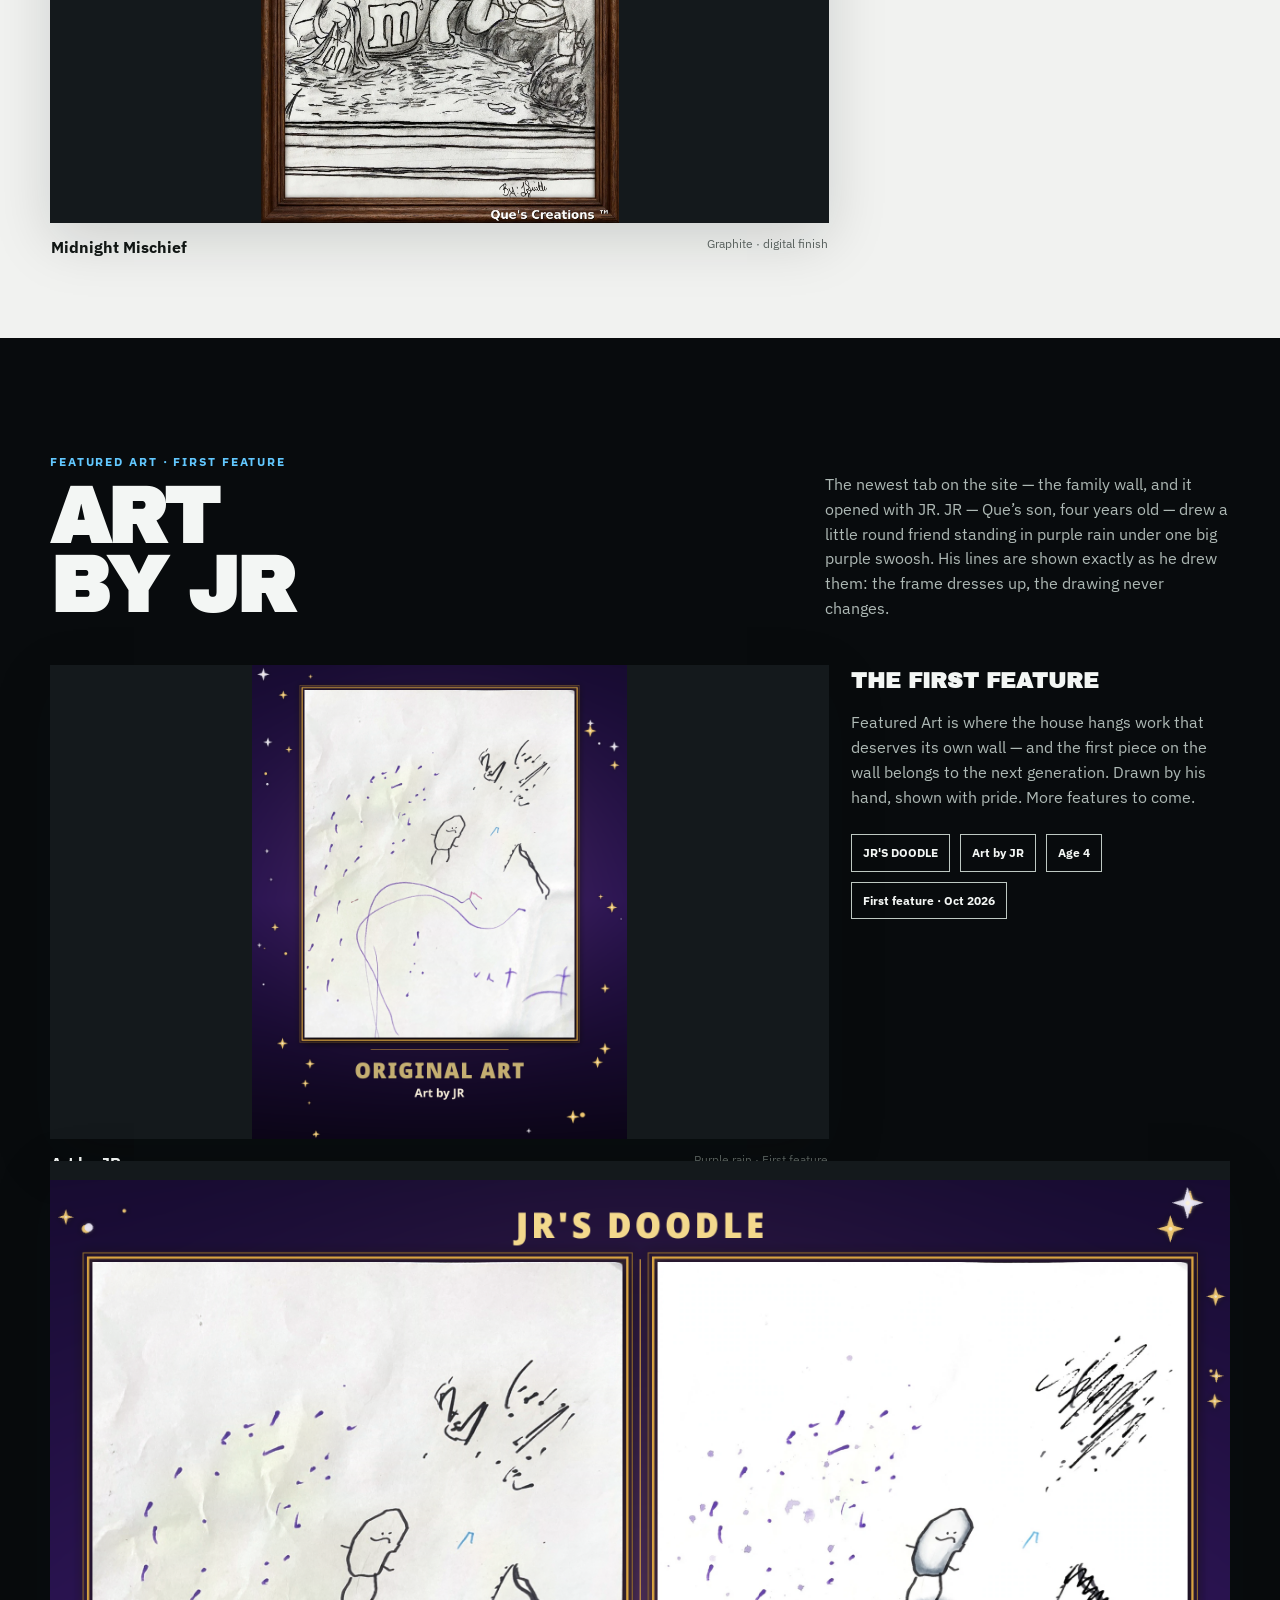
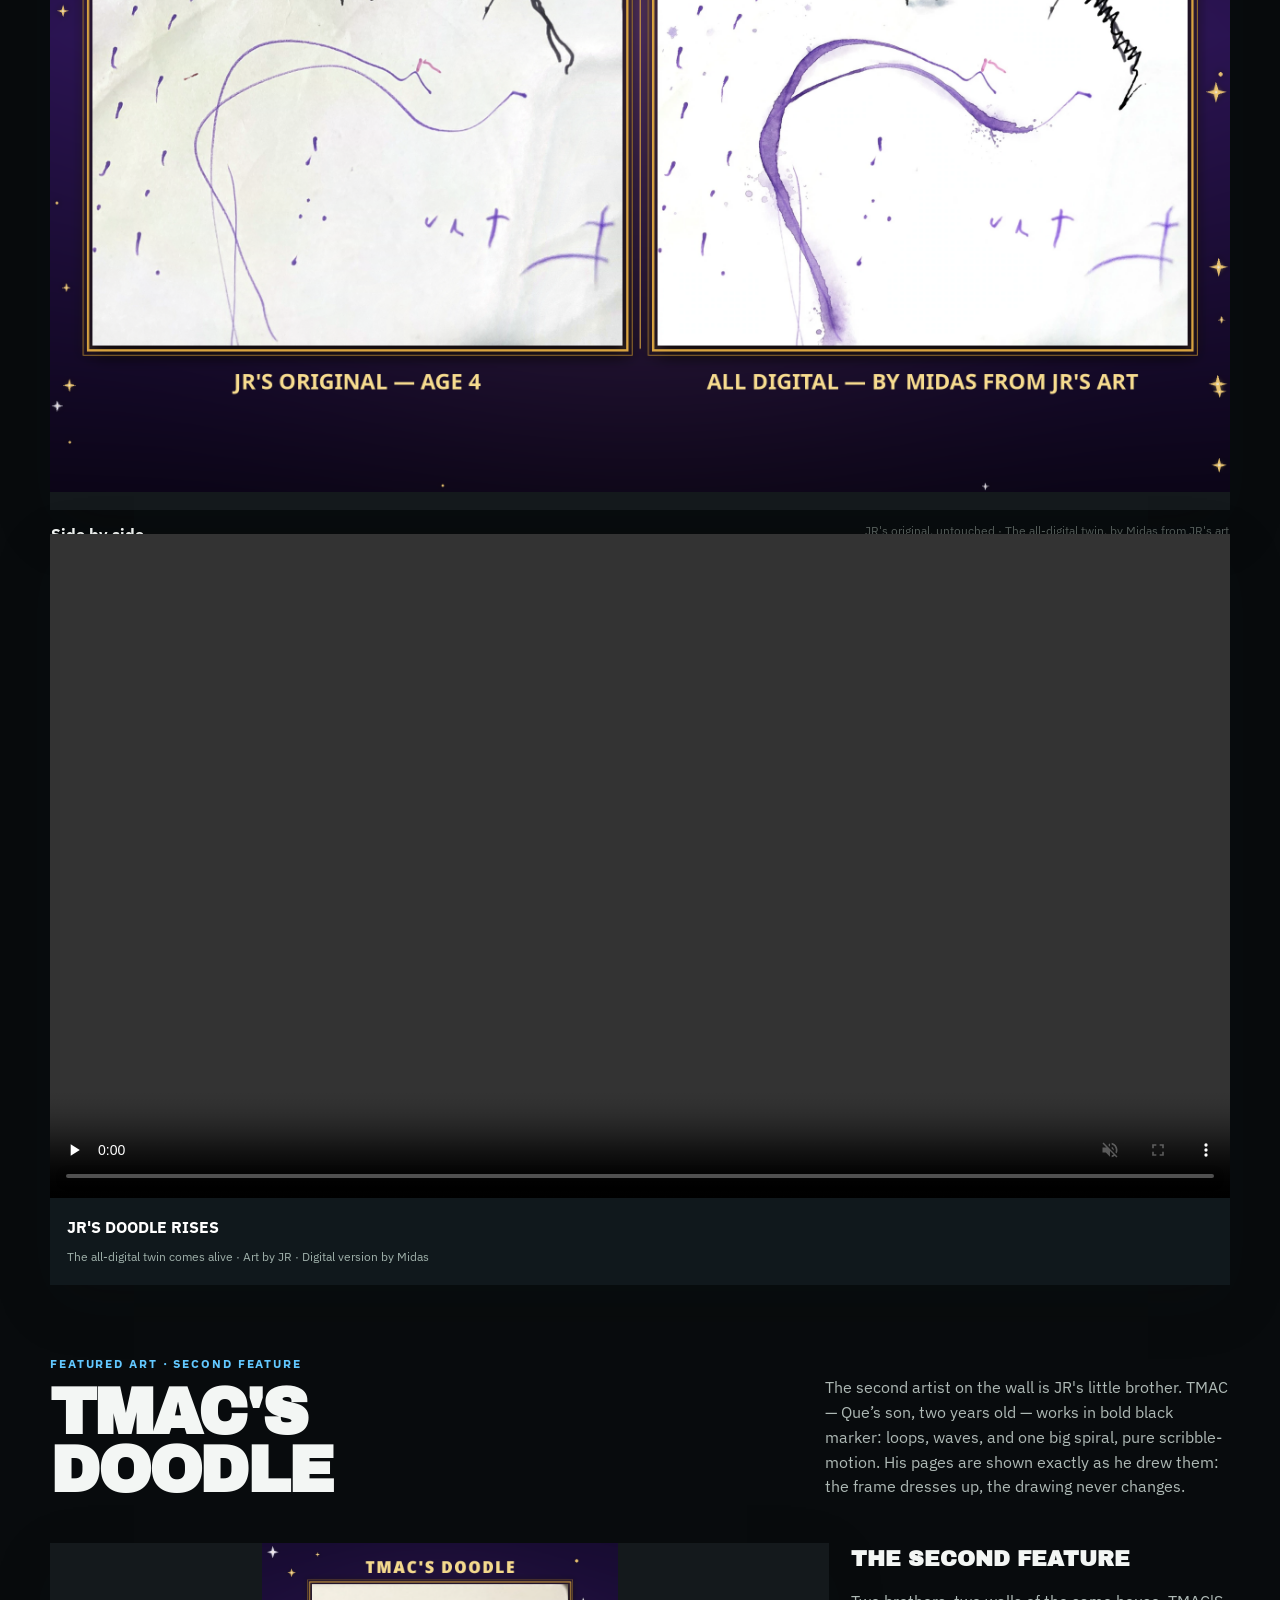
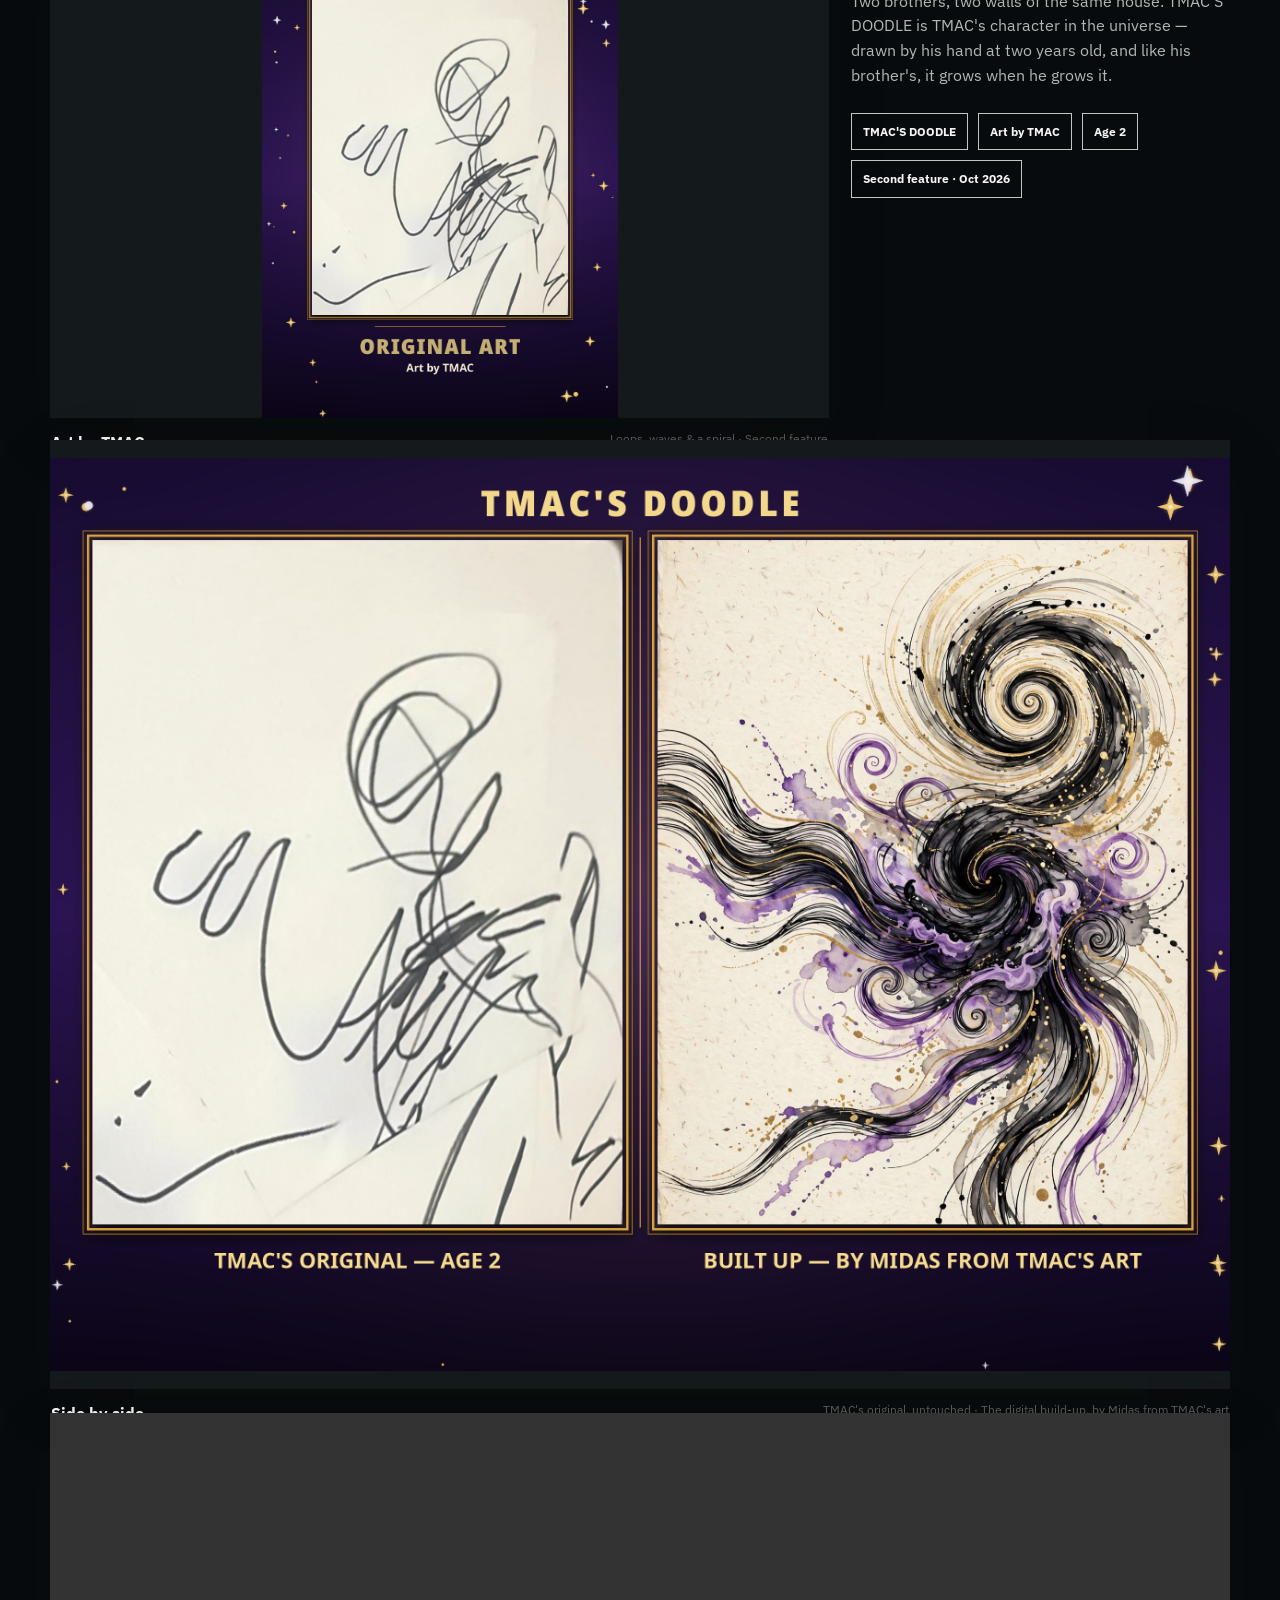
==== commit 471acb56: "Homepage: PLAY & EXPLORE section — six live Spaces linked (Roster Room, Universe Map, Rise Vault, Hy" ====
--- a/index.html
+++ b/index.html
@@ -31,7 +31,7 @@
 </style>
 </head>
 <body>
-<nav class="site-nav" aria-label="Primary navigation"><div class="wrap nav-inner"><div class="nav-links"><a href="#start">Start Free</a><a href="#latest">Latest</a><a href="versus.html">Versus</a><a href="versus-playground.html">Play Versus</a><a href="music.html">Music</a><a href="theatre.html">Theatre</a><a href="#art">Art</a><a href="#featured-art">Featured Art</a><a href="#characters">Characters</a><a href="worlds/">Worlds</a><a href="#commissions">Commissions</a><a href="https://ques-creations.printful.me/" target="_blank" rel="noopener">Store</a></div></div></nav>
+<nav class="site-nav" aria-label="Primary navigation"><div class="wrap nav-inner"><div class="nav-links"><a href="#start">Start Free</a><a href="#latest">Latest</a><a href="versus.html">Versus</a><a href="versus-playground.html">Play Versus</a><a href="music.html">Music</a><a href="theatre.html">Theatre</a><a href="#art">Art</a><a href="#featured-art">Featured Art</a><a href="#characters">Characters</a><a href="worlds/">Worlds</a><a href="#play">Play &amp; Explore</a><a href="#commissions">Commissions</a><a href="https://ques-creations.printful.me/" target="_blank" rel="noopener">Store</a></div></div></nav>
 <main id="top">
 <section class="hero"><img class="hero-img" src="assets/brand/qyro.webp" alt="QYRO, Que’s original urban anime mascot, standing on a neon rooftop in black and gold techwear" /><div class="wrap hero-inner"><div class="hero-copy"><div class="hero-kicker">Drawn by hand. Built into worlds.</div><h1>QOrigin <span>Studios</span></h1><p>Realism pencil art, original comics, animated stories, cartoon work, and custom commissions from artist Que.</p><div class="actions"><a class="btn" href="https://unseenpotential.gumroad.com/l/fyhlow" target="_blank" rel="noopener">Join the universe free</a><a class="btn secondary" href="#art">Explore the work</a><a class="btn secondary" href="#commissions">Book a commission</a></div></div></div></section>
 <section class="section" id="start"><div class="wrap"><header class="section-head"><div><div class="section-label">Join the universe free · The first call</div><h2>Universe<br/>Starter</h2></div><p>Join the universe free — the Universe Starter, free on Gumroad. The front door is free. First chapters of GOLDBLOOD, SHINOBI and TIDEBOUND, plus the Tiger Family rising out of the sketchbook — one book, on the house.</p></header><div class="omnibus" style="background:var(--surface);border-color:var(--line);border-top:4px solid var(--gold)"><img src="assets/books/universe-starter-cover.jpg" alt="Universe Starter cover — TIDESTRIPE, the golden tiger-koi, swimming toward the viewer" /><div><h3 style="color:var(--ink)">Join the universe free — Free Sampler, 56 pages</h3><p style="color:var(--muted)">GOLDBLOOD Ch. 1 — the best script in the house. SHINOBI Ch. 1. TIDEBOUND Ch. 1. And FROM THE SKETCHBOOK: TIDESTRIPE and IRAWO, the Tiger Family, created by Que from his original hand drawing. Download it free on Gumroad (pay what you want) and follow the store — new chapters drop weekly.</p><div class="actions"><a class="btn" href="https://unseenpotential.gumroad.com/l/fyhlow" target="_blank" rel="noopener">Get it free on Gumroad</a></div></div></div></div></section>
@@ -105,6 +105,14 @@
 <article class="universe-card"><h3>Sketchbook Art</h3><p>The originals — realism pencil, colored pencil, and watercolor pieces from Que’s own hand. The drawings never change; the rises are their living companions.</p><div class="name-list"><span>VIOLET FORCE</span><span>MOON CALL</span><span>BLUE ASCENSION · FAN ART</span><span>VEILED SPIRIT</span><span>FRACTURED GAZE</span><span>CRIMSON SOVEREIGN</span><span>NINJA REMIX</span><span>MIDNIGHT MISCHIEF</span></div><a class="card-link" href="#art">View the portfolio →</a></article>
 <article class="universe-card blue"><h3>The Stories</h3><p>Full worlds with chapters, episodes, and cliffhangers — action anime, shinobi, southern gothic seas, and a ghost on the night shift.</p><div class="name-list"><span>GRIND</span><span>SHINOBI</span><span>TIDEBOUND</span><span>GHOST SHIFT</span><span>GOLDBLOOD</span></div><a class="card-link" href="#grind">Start with GRIND →</a> · <a class="card-link" href="worlds/">Enter the Worlds →</a></article>
 </div></div></section>
+<section class="section" id="play"><div class="wrap"><header class="section-head"><div><div class="section-label">Interactive · Step inside</div><h2>Play &amp;<br/>Explore</h2></div><p>The universe you can touch — six live rooms that open right in your browser. Meet the roster, walk the map, call the next fight, price a commission, and let the little ones loose in the Kids Center.</p></header><div class="universe-grid">
+<article class="universe-card"><h3>The Roster Room</h3><p>Every Versus fighter as a collectible card — real records, streaks and fight logs, updated every time a drop books a result.</p><a class="card-link" href="https://muse.ai/s/the-roster-room-uxj6xuxfkxdxb6xg4/Khm0NVqtnwnuxtLF-5kL04zA3lNjce-eFFx90pwgwsw" target="_blank" rel="noopener">Enter the Roster Room →</a></article>
+<article class="universe-card blue"><h3>The Universe Map</h3><p>The multiverse on one map — the Block at the center and every world around it. Tap a world and see who lives there and what series runs in it.</p><a class="card-link" href="https://muse.ai/s/the-universe-map-xfxj6xuxfkw9yxexh/SY4HOATicLteOc6LUGrM8jLLEtjBZTCpNCMtucxg8-U" target="_blank" rel="noopener">Walk the map →</a></article>
+<article class="universe-card"><h3>The Rise Vault</h3><p>The whole Rise Collection in order — every drawing that came alive, shelf by shelf, with its poster, its hook and where to watch it.</p><a class="card-link" href="https://muse.ai/s/the-rise-vault-zxj6xuxfkxadjoxz/ql_lqIISu_3brS--SVAklKWM04EEadZ5R6viTFVLfLo" target="_blank" rel="noopener">Open the Vault →</a></article>
+<article class="universe-card blue"><h3>The Hype Poll</h3><p>Before the next drop, call it — who wins, how it ends, who fights next. Cast your vote and take the call card with you.</p><a class="card-link" href="https://muse.ai/s/the-hype-poll-xdq6xuxfkkxsf2xv/IvN8gP3kNif2X80jtD9WQv7Ajrl8QfmXl0uOiCMaoM8" target="_blank" rel="noopener">Call the fight →</a></article>
+<article class="universe-card"><h3>The Money Board</h3><p>Commissions at a glance — locked prices, the 50% deposit math done for you, open slots, and the December 5 order close counting down.</p><a class="card-link" href="https://muse.ai/s/the-money-board-xlxj6xuxfks5xnxuxr/GiNKZNQN_8derRBD8_ur5kTuqtsCKTcalbQwKxeliRQ" target="_blank" rel="noopener">See the board →</a></article>
+<article class="universe-card blue"><h3>Boy Crew Kids Center</h3><p>A whole kids center for JR, TMAC and DJ — play with the toons in the Clubhouse, run the game arcade, and learn in the Learning Lab. No ads, nothing scary.</p><a class="card-link" href="https://muse.ai/s/boy-crew-playroom-ub6xuxflmxin7a/O1xgZ2q3BVkakkE_ZVvIrcNvhORHVKFAZQb_9DaYu5U" target="_blank" rel="noopener">Enter the Kids Center →</a></article>
+</div></div></section>
 <section class="section" id="qyro"><div class="wrap mascot"><figure class="mascot-image"><img src="assets/brand/qyro.webp" alt="QYRO, the original mature urban anime mascot of QOrigin Studios"/></figure><div><div class="section-label">The face of the brand</div><h2>Meet <span>QYRO</span></h2><p>Que’s original urban anime mascot: fit, focused, and charged with the Midas power behind GRIND’s gold mythology. Molten energy flows from his hands through the same black, gold, and electric-blue visual language running across the brand.</p><div class="traits"><span class="trait">Original character</span><span class="trait">Midas touch</span><span class="trait">Urban anime</span><span class="trait">QOrigin Studios mascot</span></div><p style="margin-top:22px"><a class="card-link" href="#characters">Meet the rest of the cast →</a> · <a class="card-link" href="versus.html">Watch the fights →</a></p></div></div></section>
 <section class="section commission" id="commissions"><div class="wrap commission-grid"><div><div class="section-label">Now booking</div><h2>Turn your idea<br/>into a <span>creation</span></h2><p>Realism pencil portraits from your photo, and anime commissions — hand-drawn by Que, priced clear, and booked with a 50% deposit.</p><div class="price-grid"><div class="price"><span>Pencil portrait · 8×10</span><span>$125</span></div><div class="price"><span>Pencil portrait · 11×14</span><span>$225</span></div><div class="price"><span>Pencil portrait · 16×20</span><span>$395</span></div><div class="price"><span>Extra person or pet</span><span>+50%</span></div><div class="price"><span>Anime bust</span><span>$60</span></div><div class="price"><span>Anime full body</span><span>$120</span></div><div class="price"><span>Anime full scene</span><span>$200</span></div><div class="price"><span>Poster print add-on</span><span>+$30</span></div></div><p class="fine">50% deposit holds your slot · Only 2 slots a month · One revision at sketch stage · Christmas orders by Dec 5</p><a class="btn" href="https://www.instagram.com/xtc_que/" target="_blank" rel="noopener">DM @xtc_que to order</a></div><figure class="commission-card"><img src="assets/brand/price-card-locked.png" alt="QOrigin Studios commissions open — pencil portraits $125 to $395, anime commissions $60 to $200, 50% deposit holds your slot, DM @xtc_que to book"/></figure></div></section>
 <section class="section"><div class="wrap"><header class="section-head"><div><div class="section-label">The next chapter</div><h2>Always<br/>creating</h2></div><p>This site is the home for what has been built—and the launchpad for every new piece, character, chapter, episode, and commission still to come.</p></header><div class="future-list"><article class="future-item"><strong>More original worlds</strong><p>New stories, casts, chapters, and animated universes beyond Kain City.</p></article><article class="future-item"><strong>More hand-drawn work</strong><p>Portraits, tribute pieces, graphite studies, and signature realism.</p></article><article class="future-item"><strong>More motion</strong><p>Cartoon shorts, action-anime transformations, commercials, and original episodes.</p></article></div></div></section>
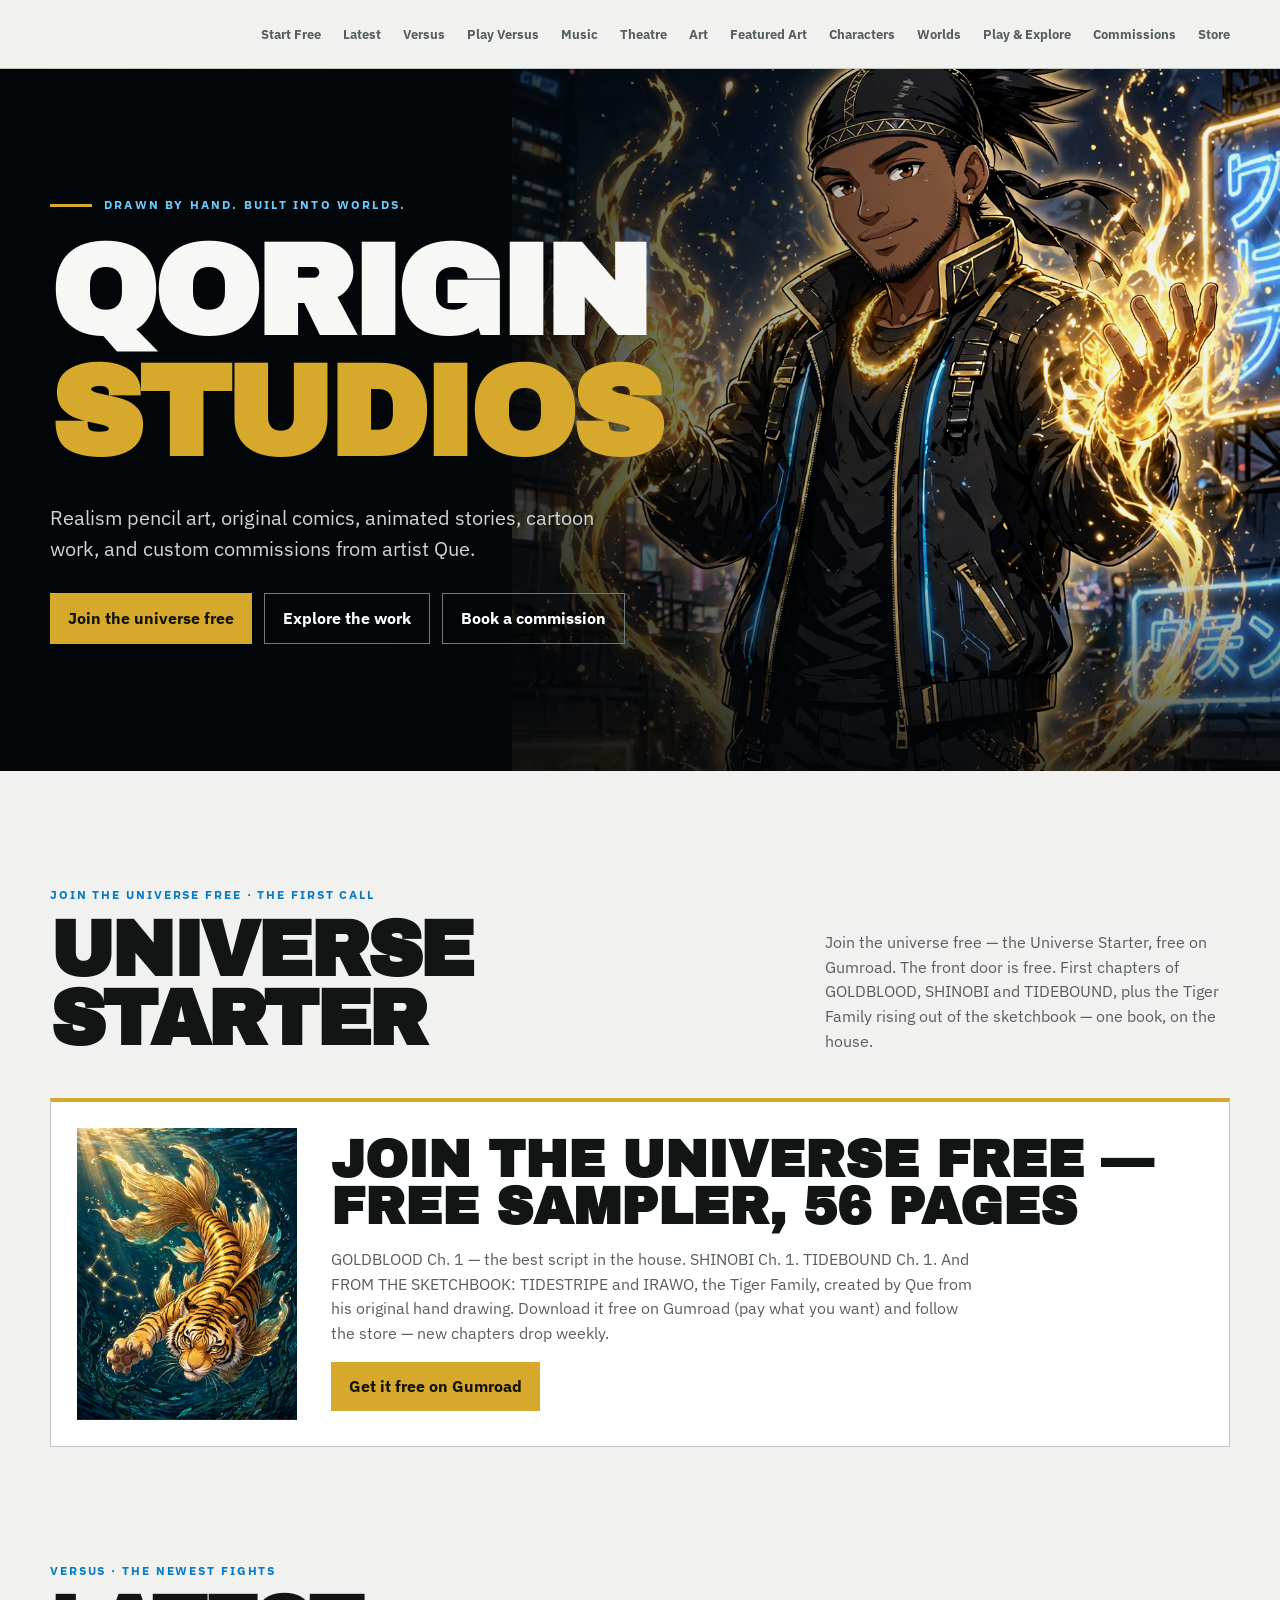
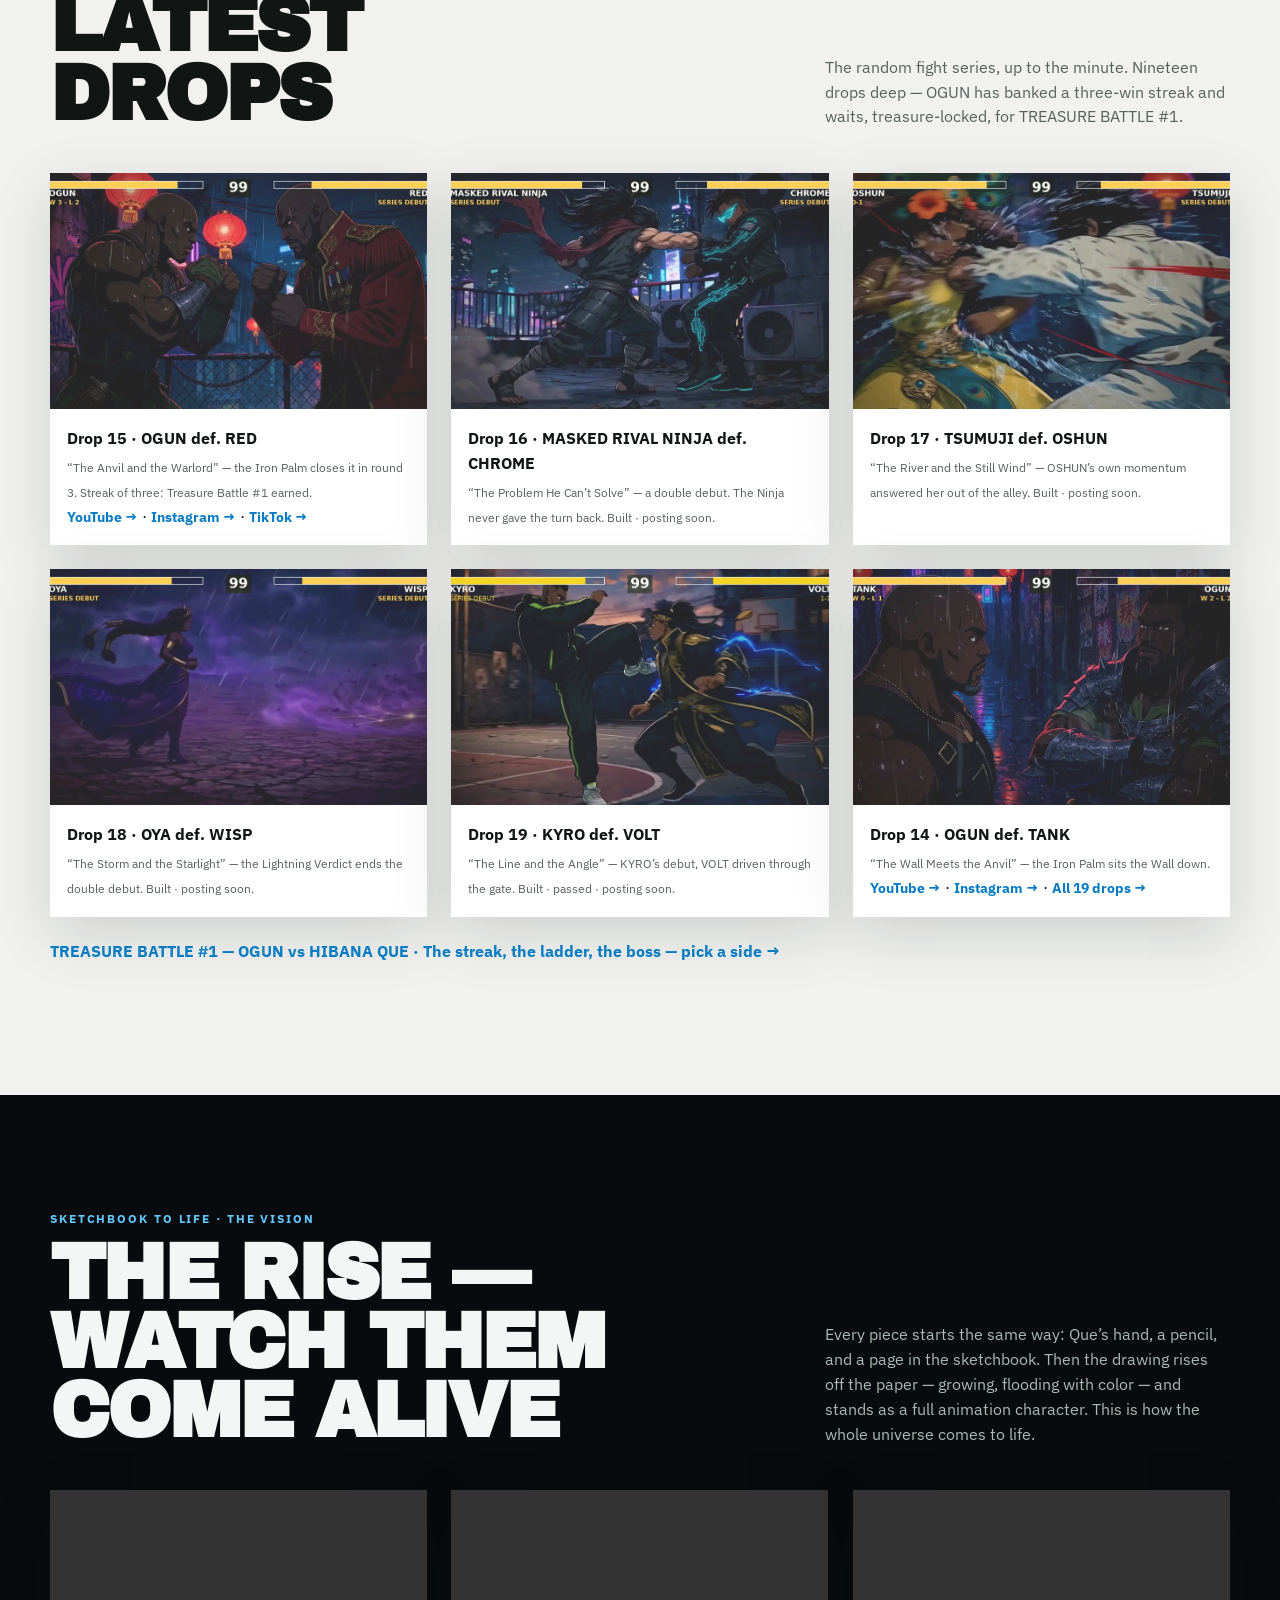
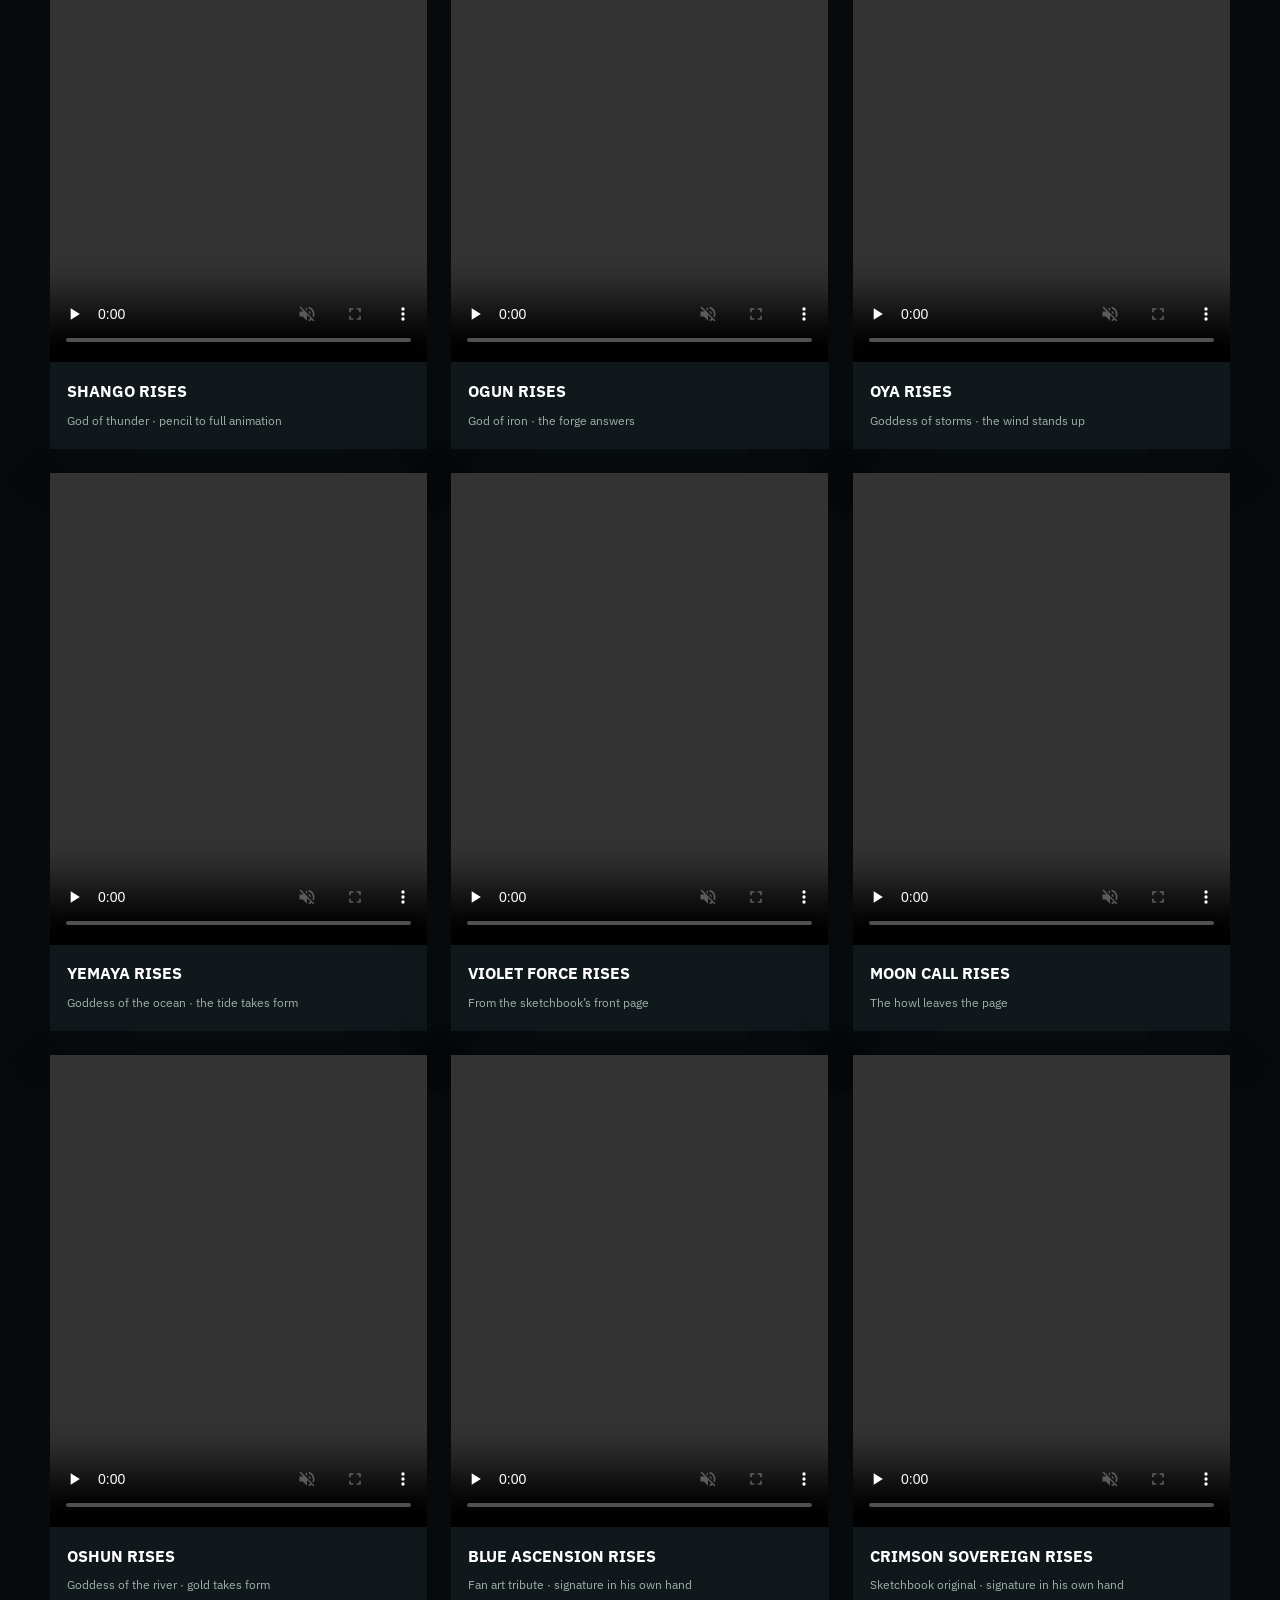
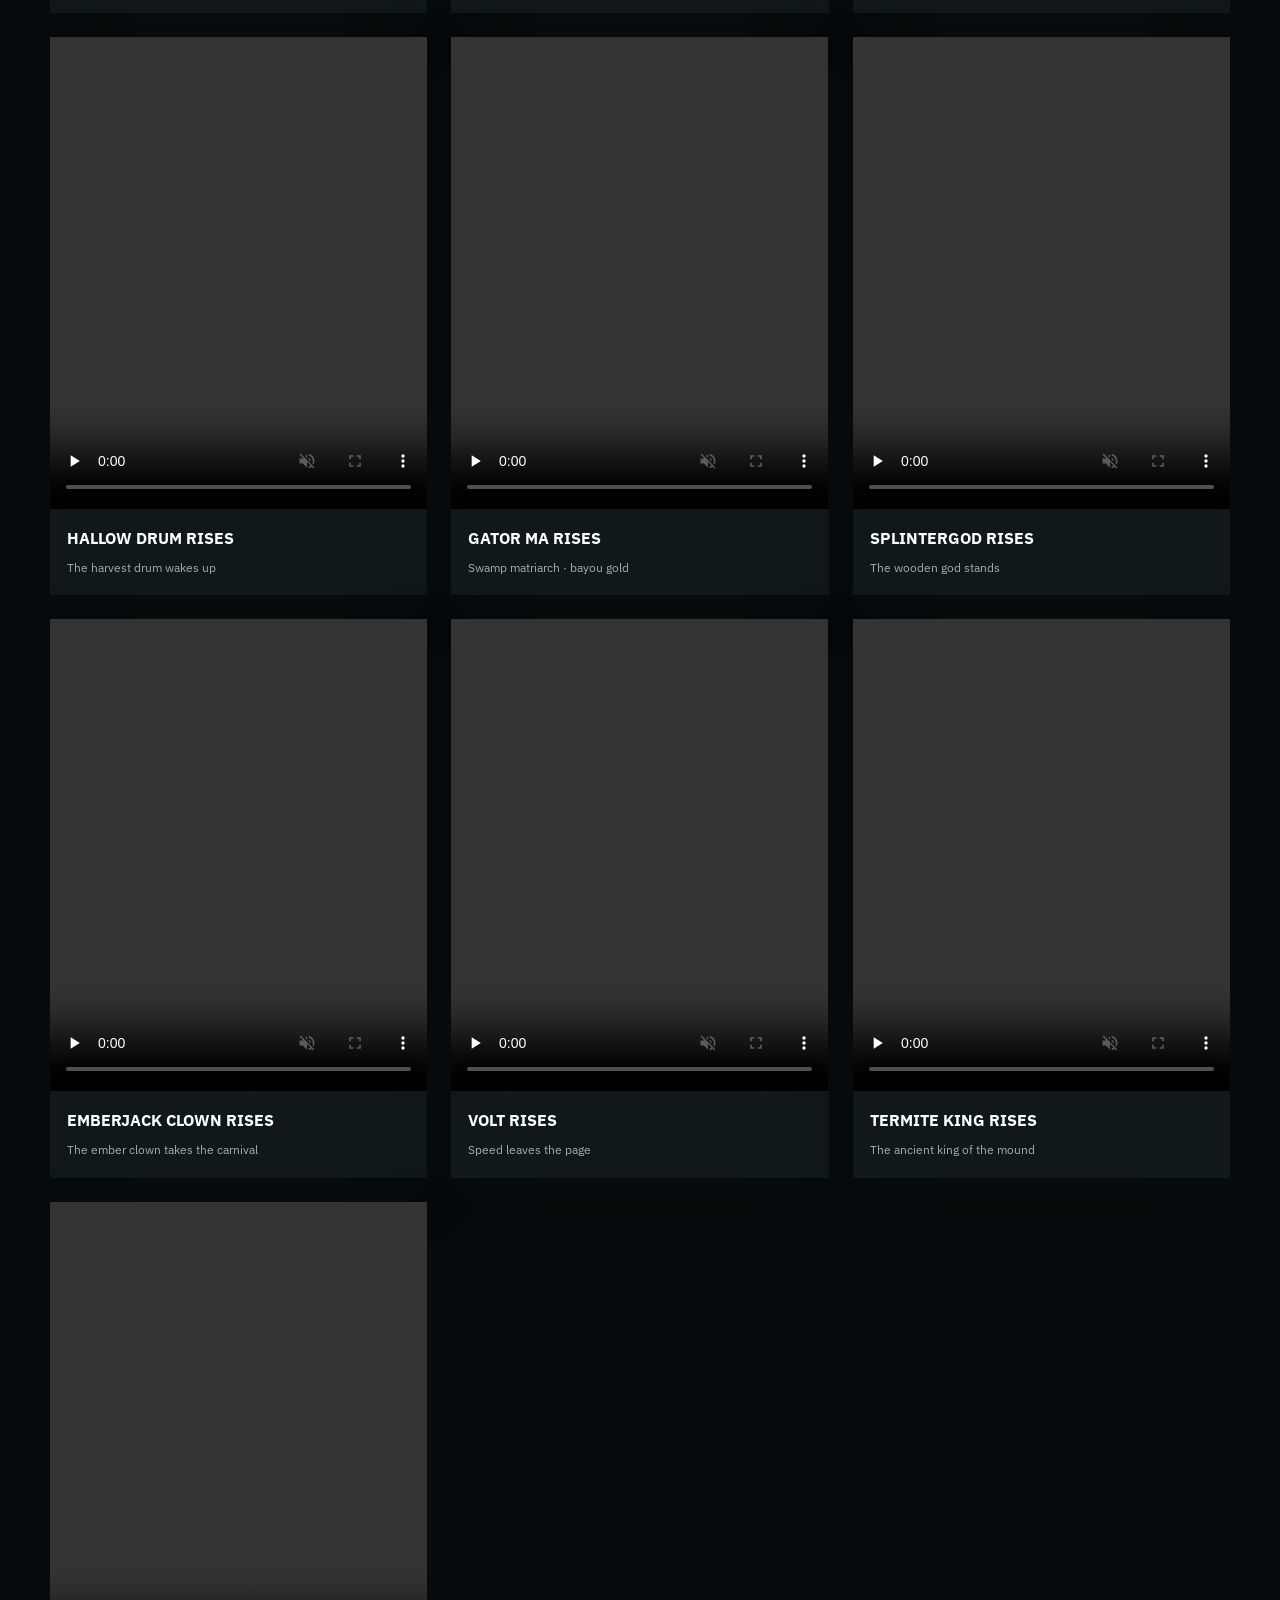
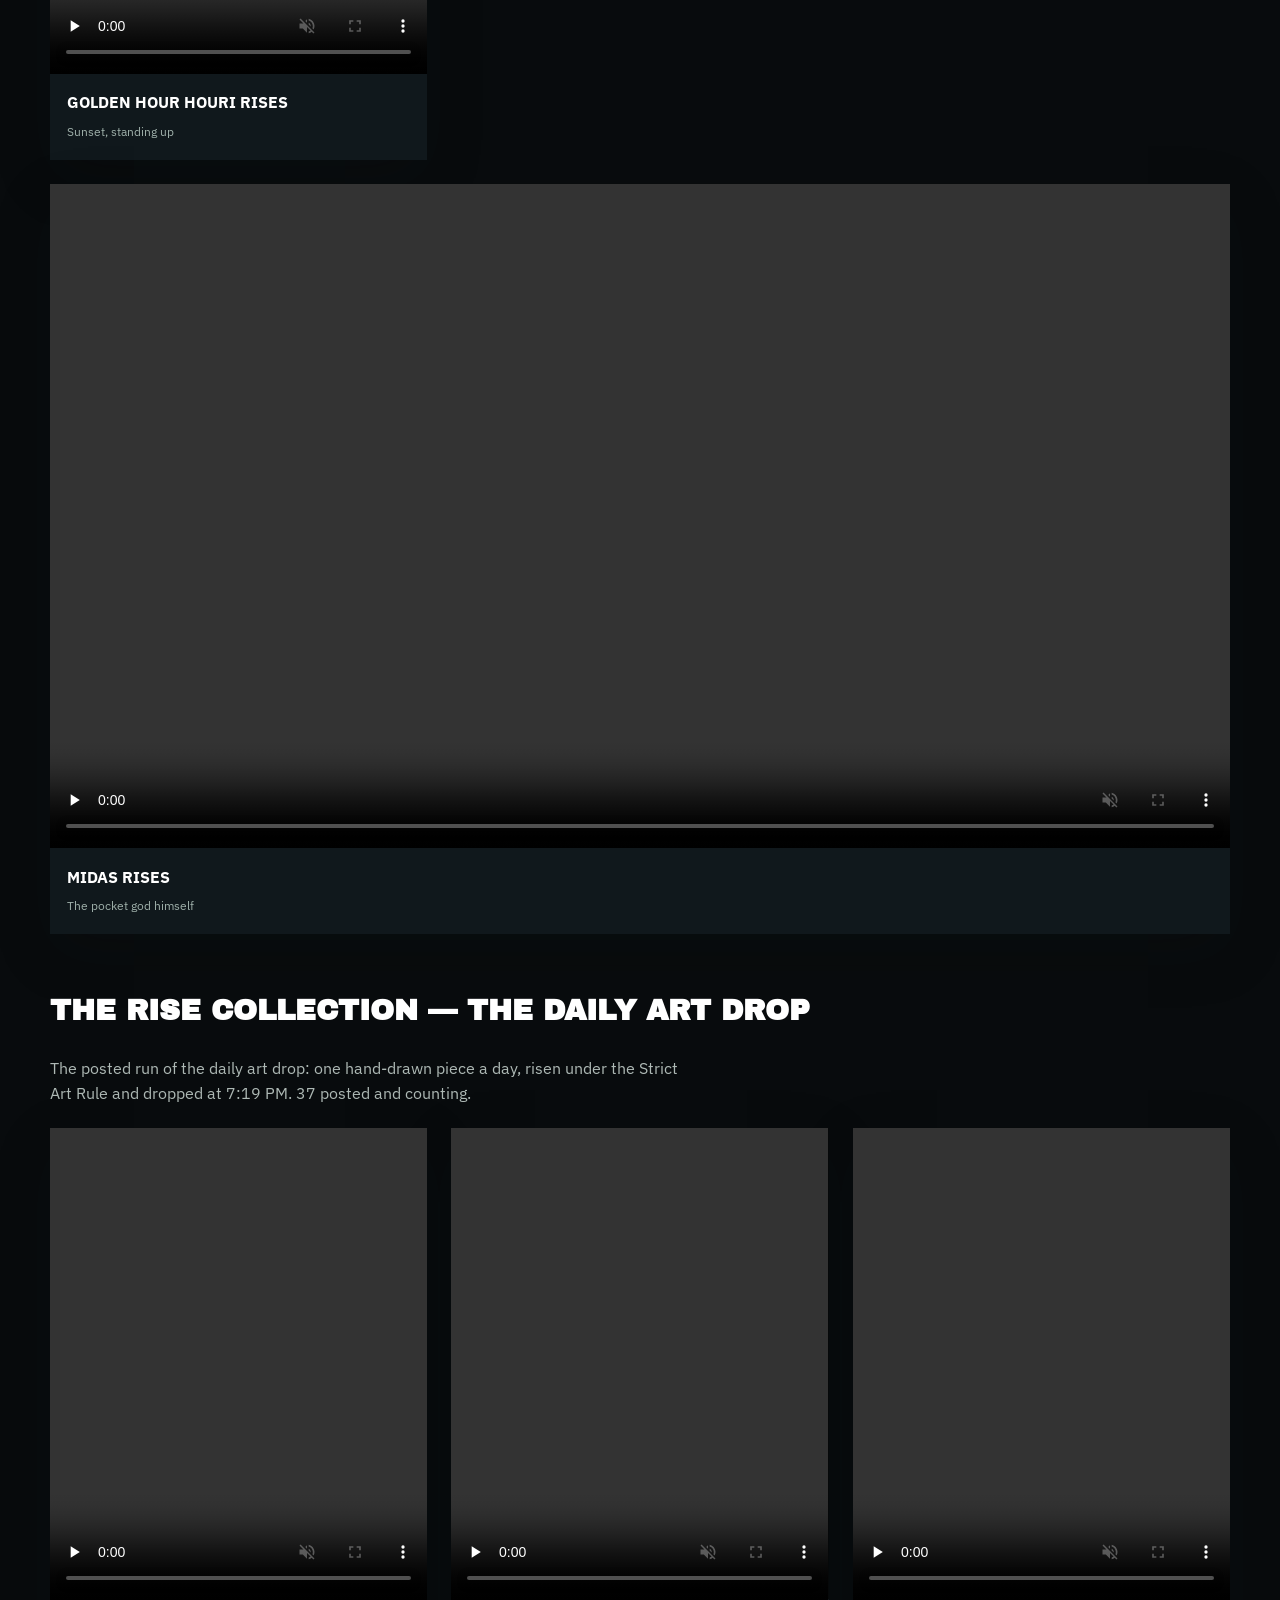
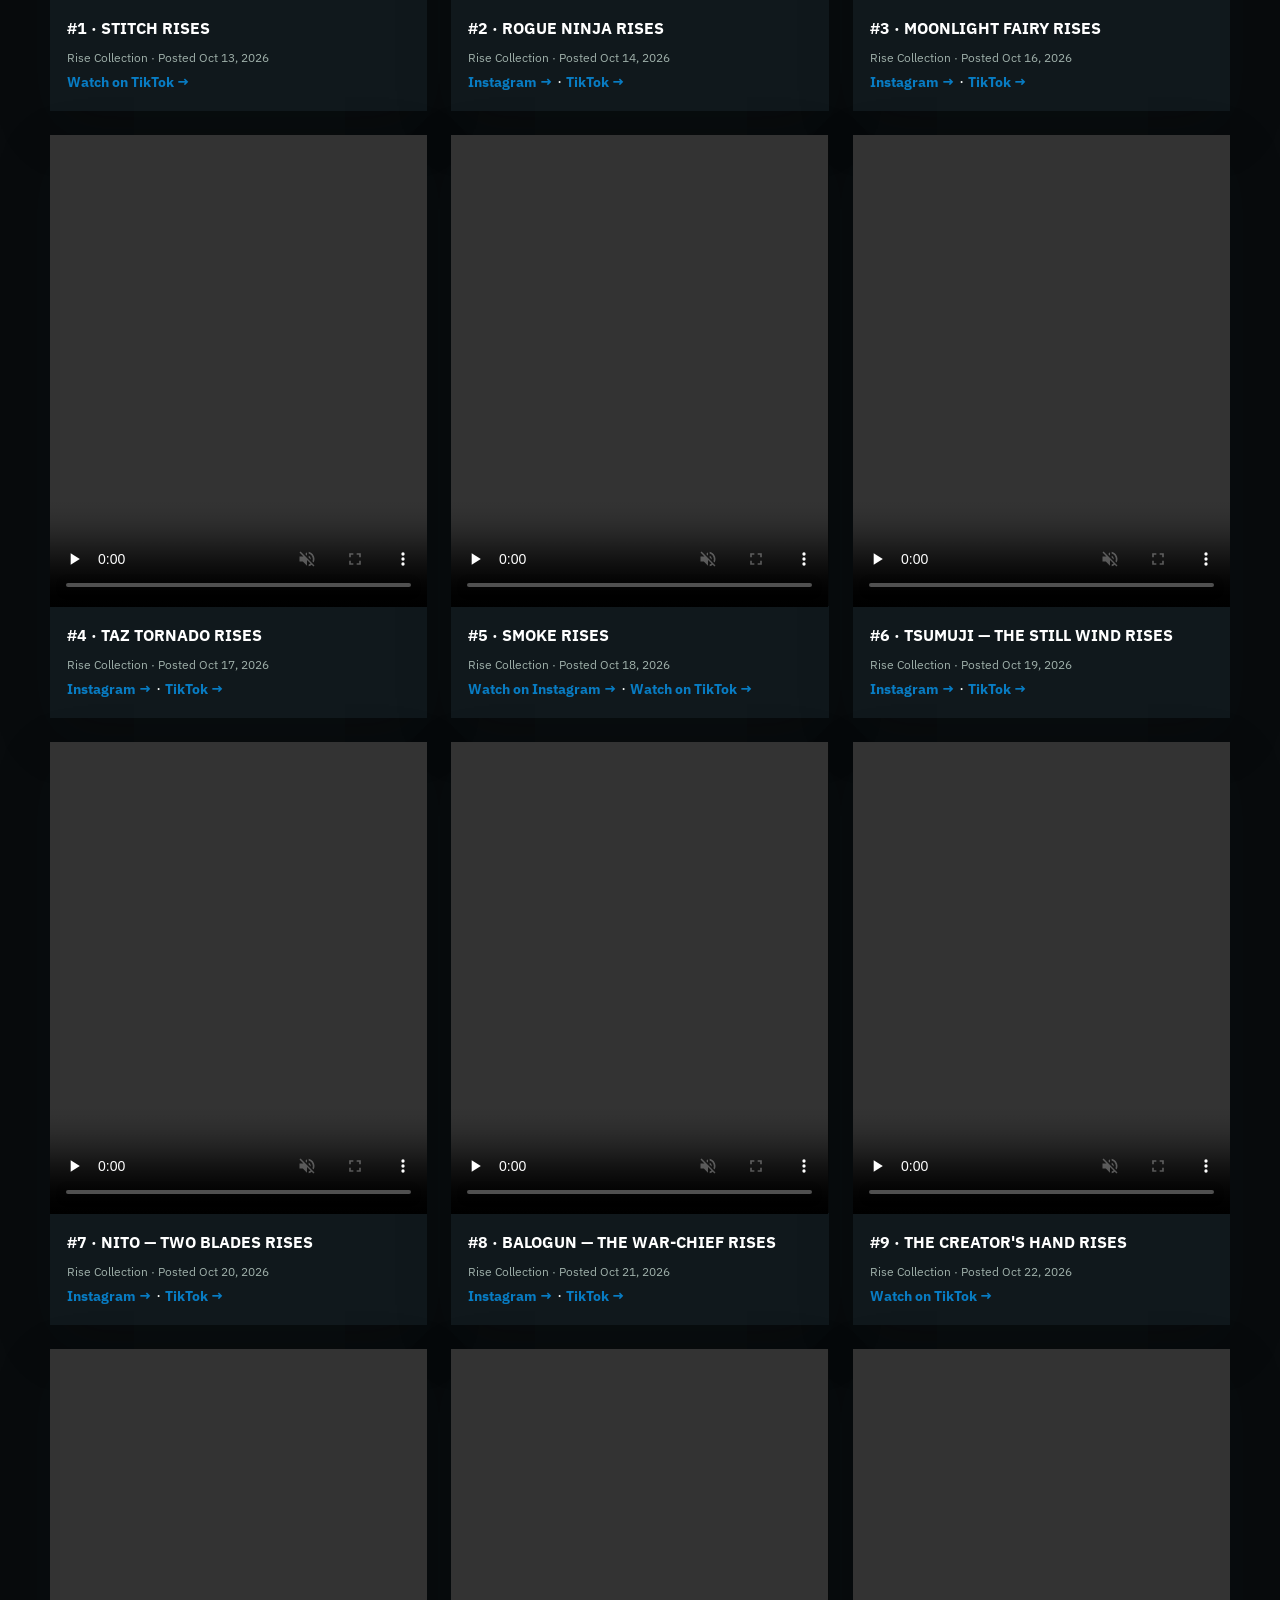
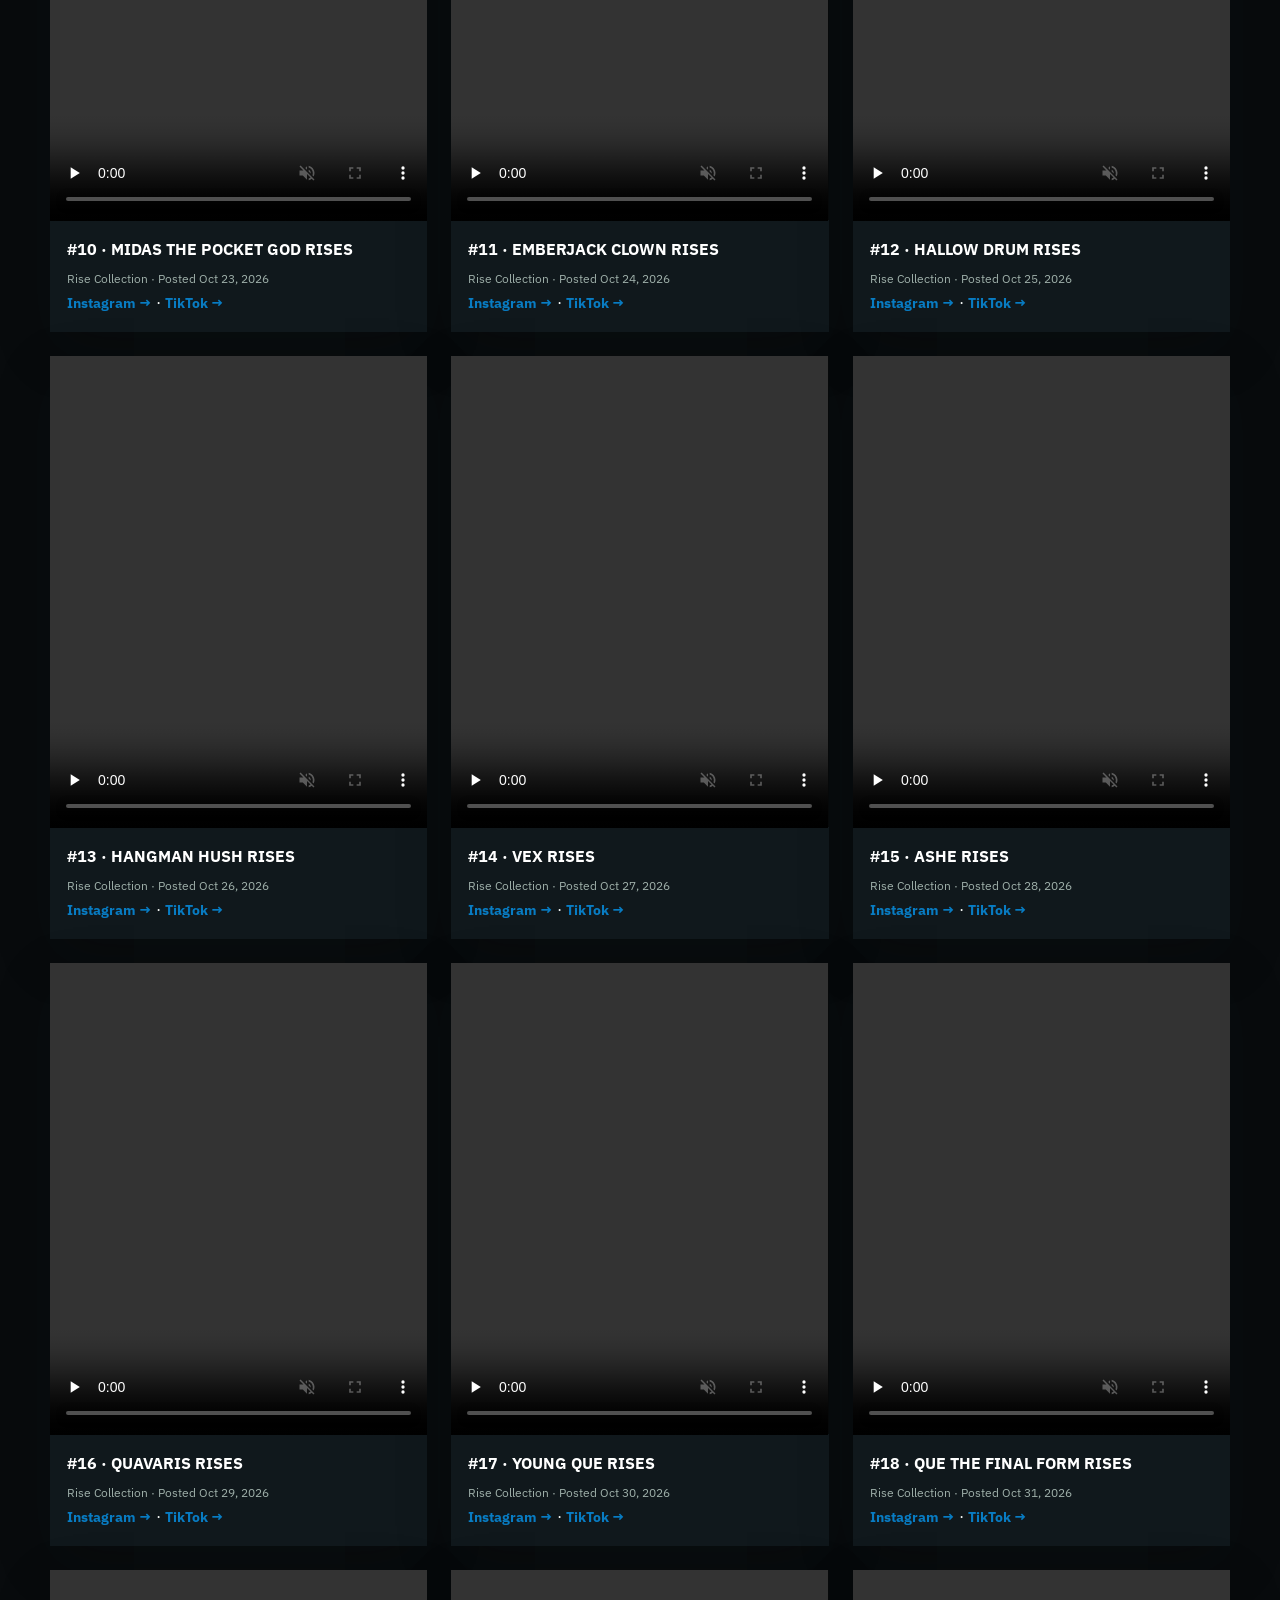
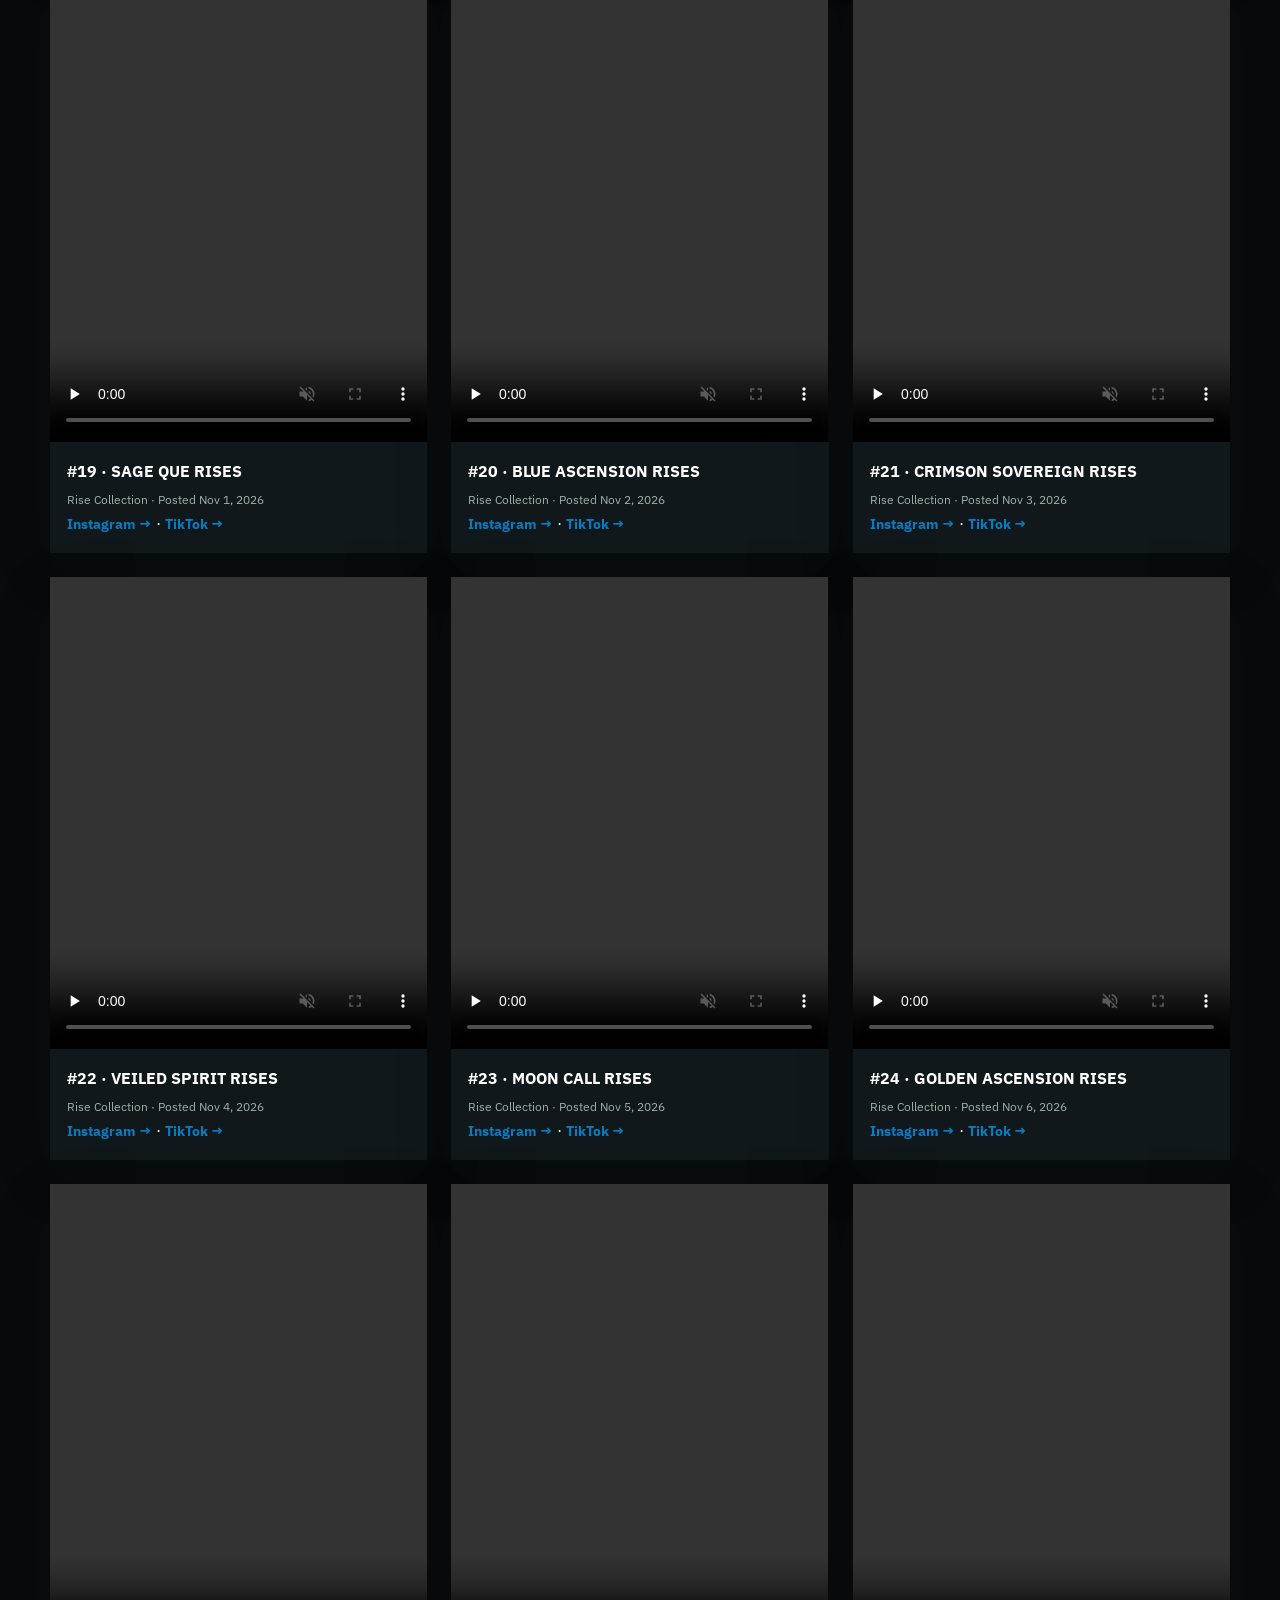
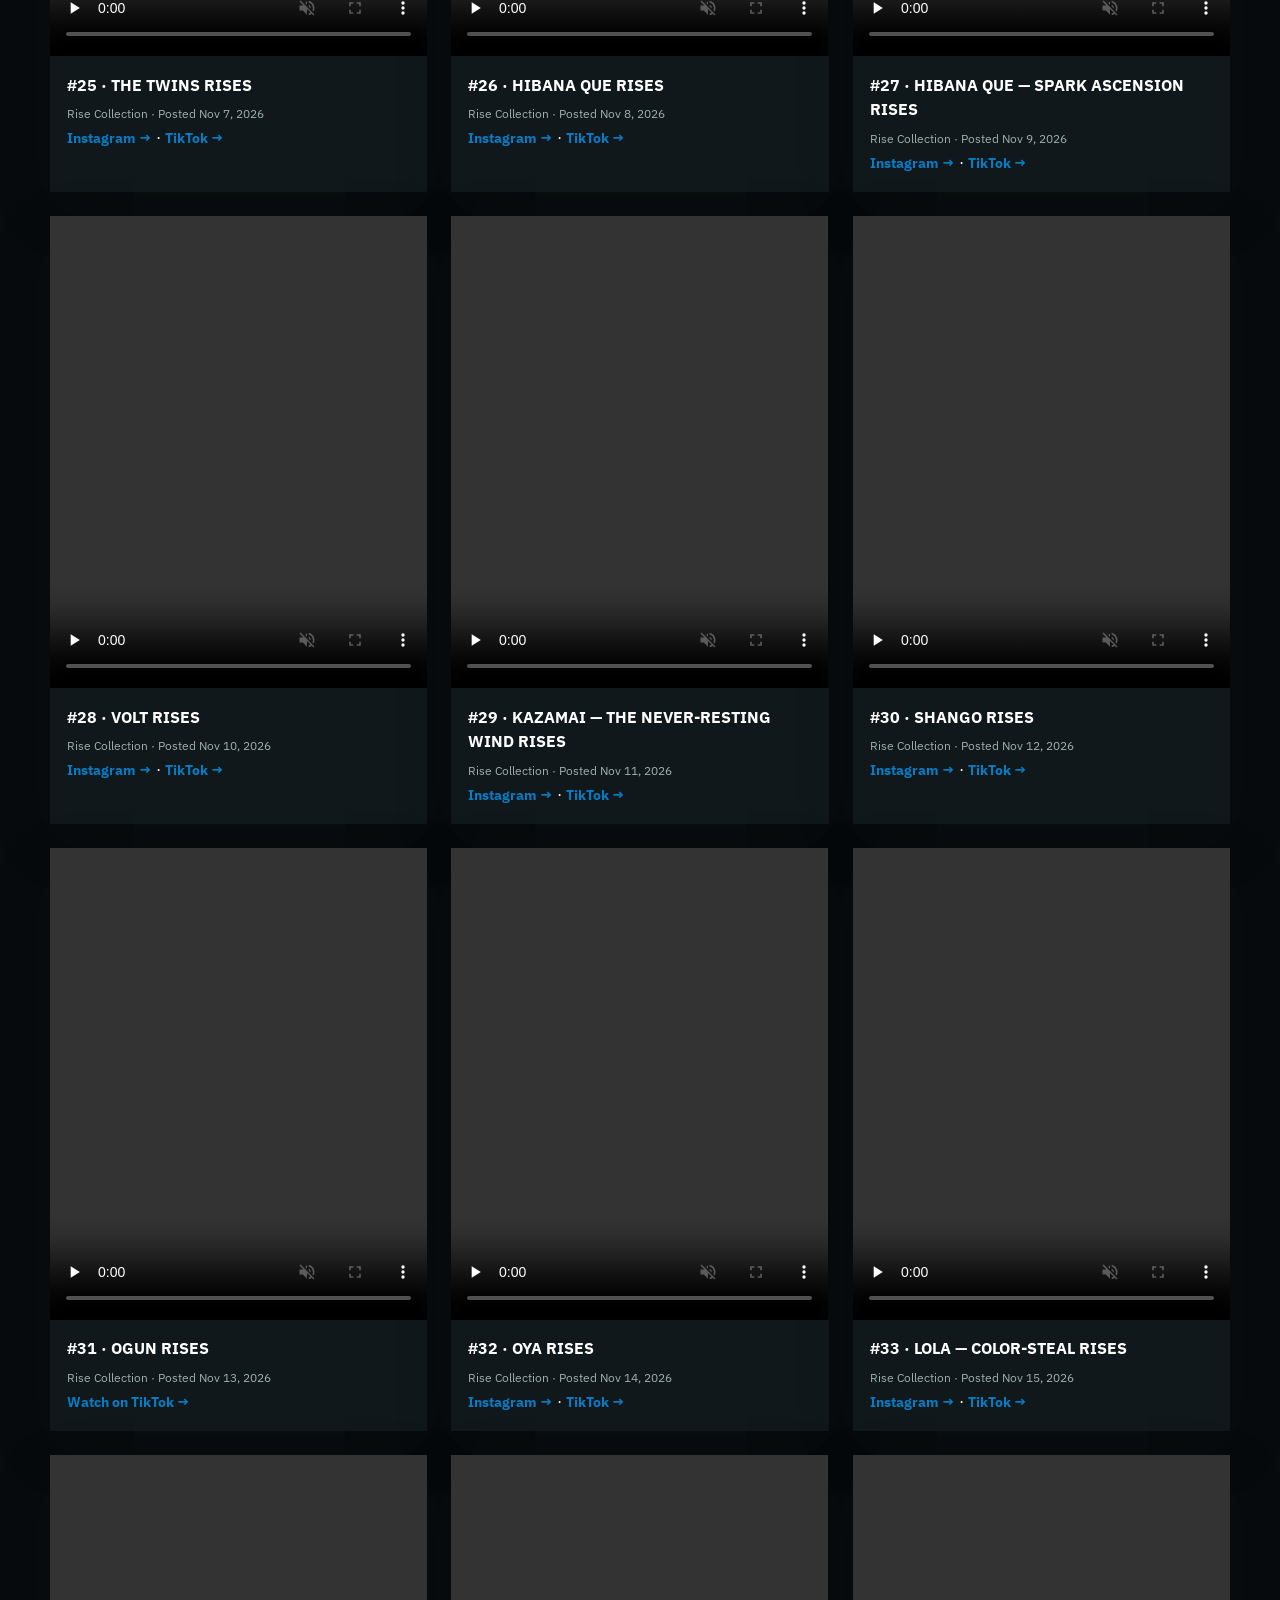
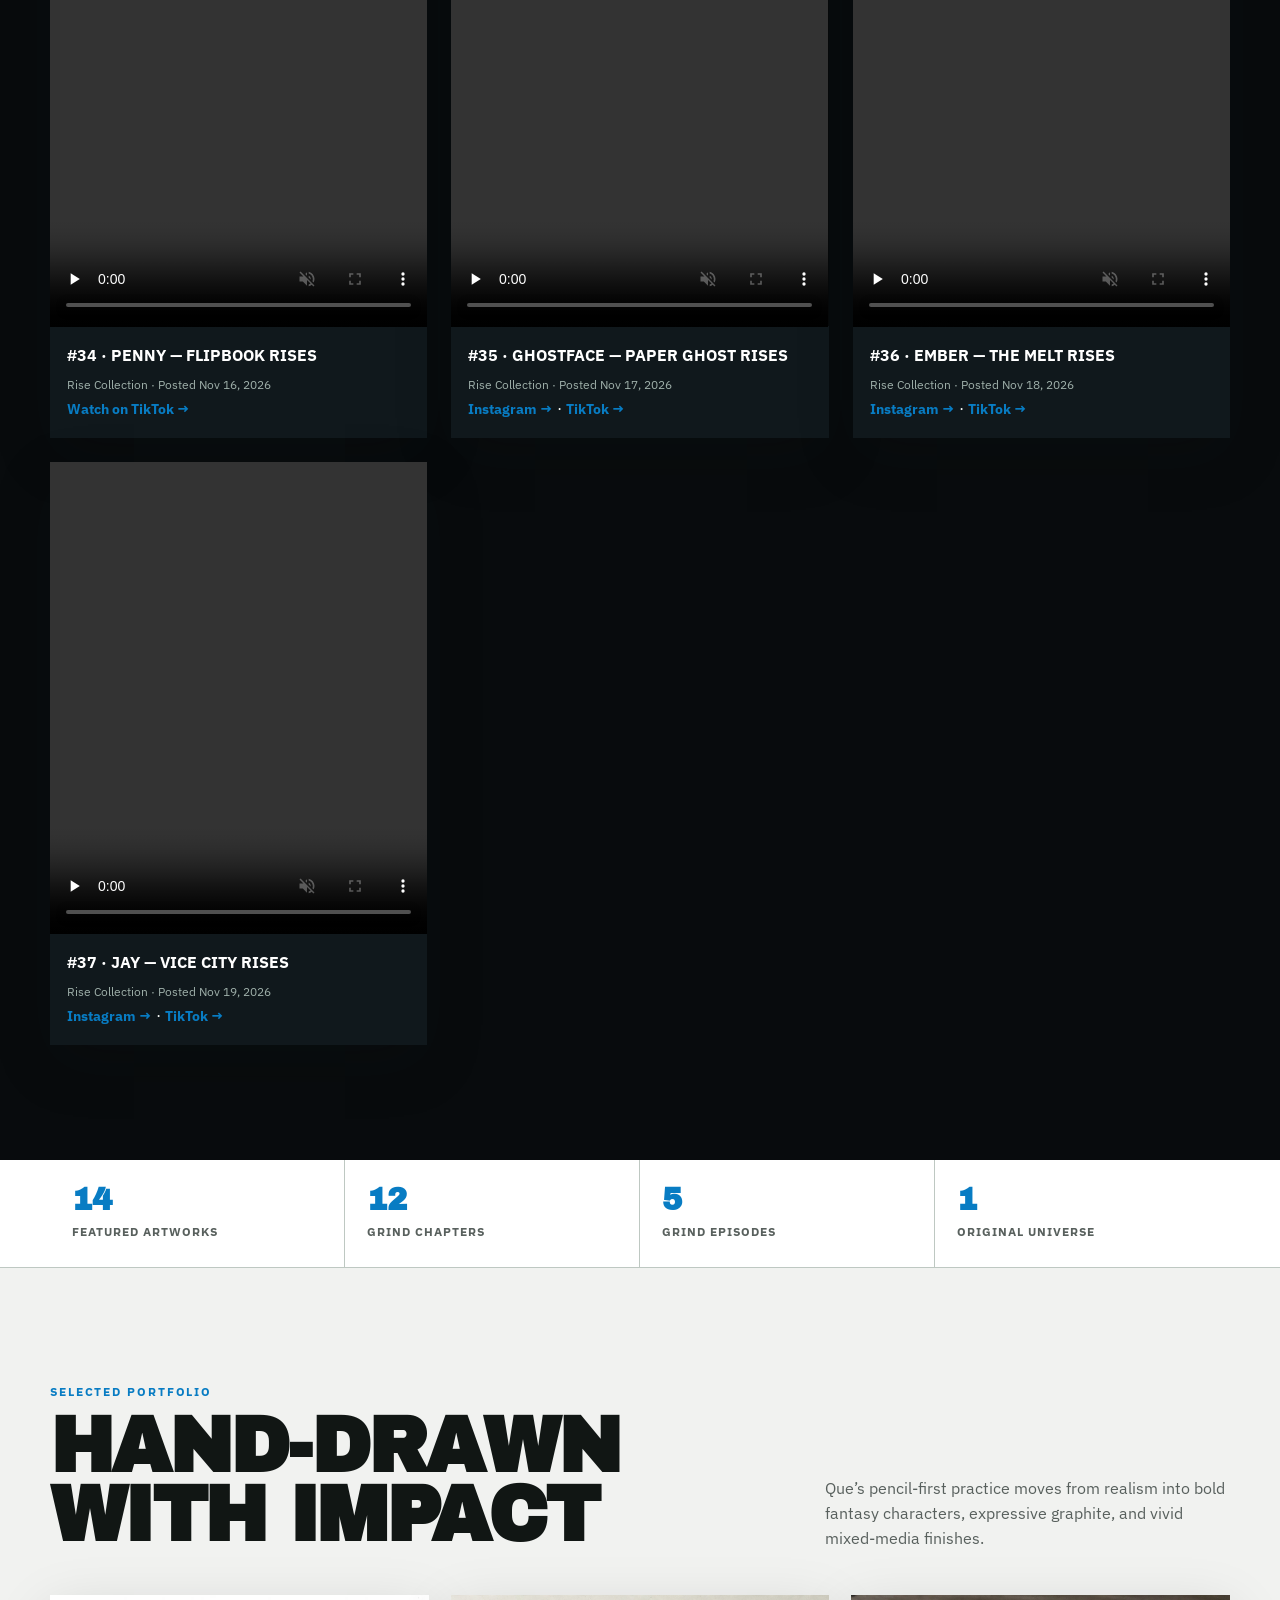
==== commit 0cc294c5: "Rise Collection sync — entries #7–#37 + stale-copy fixes Full Rise Collection now on the home page: " ====
--- a/index.html
+++ b/index.html
@@ -60,17 +60,48 @@
 <figure class="rise-card"><video controls muted playsinline preload="none" src="assets/rise/volt-rise.mp4"></video><figcaption><h3>VOLT RISES</h3><span>Speed leaves the page</span></figcaption></figure>
 <figure class="rise-card"><video controls muted playsinline preload="none" src="assets/rise/termite-king-rise.mp4"></video><figcaption><h3>TERMITE KING RISES</h3><span>The ancient king of the mound</span></figcaption></figure>
 <figure class="rise-card"><video controls muted playsinline preload="none" src="assets/rise/golden-hour-houri-rise.mp4"></video><figcaption><h3>GOLDEN HOUR HOURI RISES</h3><span>Sunset, standing up</span></figcaption></figure>
-<figure class="rise-card wide"><video controls muted playsinline preload="none" src="assets/rise/midas-rise.mp4"></video><figcaption><h3>MIDAS RISES</h3><span>The pocket god himself — first rise ever posted, live on the Ghost Shift kids channel</span></figcaption></figure>
-</div><div class="motion-group" style="margin-top:55px"><h3 class="group-title" style="color:#fff">The Rise Collection — the daily art drop</h3><p style="color:#aeb9b5;max-width:640px;margin:0 0 22px">The posted run of the daily art drop: one hand-drawn piece a day, risen under the Strict Art Rule and dropped at 7:19 PM. Six posted and counting.</p><div class="rise-grid">
+<figure class="rise-card wide"><video controls muted playsinline preload="none" src="assets/rise/midas-rise.mp4"></video><figcaption><h3>MIDAS RISES</h3><span>The pocket god himself</span></figcaption></figure>
+</div><div class="motion-group" style="margin-top:55px"><h3 class="group-title" style="color:#fff">The Rise Collection — the daily art drop</h3><p style="color:#aeb9b5;max-width:640px;margin:0 0 22px">The posted run of the daily art drop: one hand-drawn piece a day, risen under the Strict Art Rule and dropped at 7:19 PM. 37 posted and counting.</p><div class="rise-grid">
 <figure class="rise-card"><video controls muted playsinline preload="none" src="assets/rise/stitch-rise.mp4"></video><figcaption><h3>#1 · STITCH RISES</h3><span>Rise Collection · Posted Oct 13, 2026</span><br/><a class="card-link" href="https://www.tiktok.com/@xquetheplug/video/7696314007065480479" target="_blank" rel="noopener">Watch on TikTok →</a></figcaption></figure>
 <figure class="rise-card"><video controls muted playsinline preload="none" src="assets/rise/rogue-ninja-rise.mp4"></video><figcaption><h3>#2 · ROGUE NINJA RISES</h3><span>Rise Collection · Posted Oct 14, 2026</span><br/><a class="card-link" href="https://www.instagram.com/reel/DefsFbyCcsJ/" target="_blank" rel="noopener">Instagram →</a> · <a class="card-link" href="https://www.tiktok.com/@xquetheplug/video/7696694607928724766" target="_blank" rel="noopener">TikTok →</a></figcaption></figure>
 <figure class="rise-card"><video controls muted playsinline preload="none" src="assets/rise/fairymoon-rise.mp4"></video><figcaption><h3>#3 · MOONLIGHT FAIRY RISES</h3><span>Rise Collection · Posted Oct 16, 2026</span><br/><a class="card-link" href="https://www.instagram.com/reel/DekFVZdj5Cg/" target="_blank" rel="noopener">Instagram →</a> · <a class="card-link" href="https://www.tiktok.com/@xquetheplug/video/7640423752457764365" target="_blank" rel="noopener">TikTok →</a></figcaption></figure>
 <figure class="rise-card"><video controls muted playsinline preload="none" src="assets/rise/taz-rise.mp4"></video><figcaption><h3>#4 · TAZ TORNADO RISES</h3><span>Rise Collection · Posted Oct 17, 2026</span><br/><a class="card-link" href="https://www.instagram.com/reel/Demoo83j-Mm/" target="_blank" rel="noopener">Instagram →</a> · <a class="card-link" href="https://www.tiktok.com/@xquetheplug/video/7697799600958229790" target="_blank" rel="noopener">TikTok →</a></figcaption></figure>
 <figure class="rise-card"><video controls muted playsinline preload="none" src="assets/rise/smoke-rise.mp4"></video><figcaption><h3>#5 · SMOKE RISES</h3><span>Rise Collection · Posted Oct 18, 2026</span><br/><a class="card-link" href="https://www.instagram.com/reel/Dep9iCKjy65/" target="_blank" rel="noopener">Watch on Instagram →</a> · <a class="card-link" href="https://www.tiktok.com/@xquetheplug/video/7698169948497022238" target="_blank" rel="noopener">Watch on TikTok →</a></figcaption></figure>
 <figure class="rise-card"><video controls muted playsinline preload="none" src="assets/rise/tsumuji-rise.mp4"></video><figcaption><h3>#6 · TSUMUJI — THE STILL WIND RISES</h3><span>Rise Collection · Posted Oct 19, 2026</span><br/><a class="card-link" href="https://www.instagram.com/reel/DesiMk9jkUV/" target="_blank" rel="noopener">Instagram →</a> · <a class="card-link" href="https://www.tiktok.com/@xquetheplug/video/7698542370840694046" target="_blank" rel="noopener">TikTok →</a></figcaption></figure>
+<figure class="rise-card"><video controls muted playsinline preload="none" src="assets/rise/nito-rise.mp4"></video><figcaption><h3>#7 · NITO — TWO BLADES RISES</h3><span>Rise Collection · Posted Oct 20, 2026</span><br/><a class="card-link" href="https://www.instagram.com/reel/DevNCY-DnPH/" target="_blank" rel="noopener">Instagram →</a> · <a class="card-link" href="https://www.tiktok.com/@xquetheplug/video/7698921315880701215" target="_blank" rel="noopener">TikTok →</a></figcaption></figure>
+<figure class="rise-card"><video controls muted playsinline preload="none" src="assets/rise/balogun-rise.mp4"></video><figcaption><h3>#8 · BALOGUN — THE WAR-CHIEF RISES</h3><span>Rise Collection · Posted Oct 21, 2026</span><br/><a class="card-link" href="https://www.instagram.com/reel/Dew86iYk3t4/" target="_blank" rel="noopener">Instagram →</a> · <a class="card-link" href="https://www.tiktok.com/@xquetheplug/video/7699284393088552223" target="_blank" rel="noopener">TikTok →</a></figcaption></figure>
+<figure class="rise-card"><video controls muted playsinline preload="none" src="assets/rise/touch-of-midas-rise.mp4"></video><figcaption><h3>#9 · THE CREATOR'S HAND RISES</h3><span>Rise Collection · Posted Oct 22, 2026</span><br/><a class="card-link" href="https://www.tiktok.com/@xquetheplug/video/7699657349136502047" target="_blank" rel="noopener">Watch on TikTok →</a></figcaption></figure>
+<figure class="rise-card"><video controls muted playsinline preload="none" src="assets/rise/midas-rise-vertical.mp4"></video><figcaption><h3>#10 · MIDAS THE POCKET GOD RISES</h3><span>Rise Collection · Posted Oct 23, 2026</span><br/><a class="card-link" href="https://www.instagram.com/reel/De2FTigk4us/" target="_blank" rel="noopener">Instagram →</a> · <a class="card-link" href="https://www.tiktok.com/@xquetheplug/video/7700025316743417119" target="_blank" rel="noopener">TikTok →</a></figcaption></figure>
+<figure class="rise-card"><video controls muted playsinline preload="none" src="assets/rise/emberjack-clown-rise-vertical.mp4"></video><figcaption><h3>#11 · EMBERJACK CLOWN RISES</h3><span>Rise Collection · Posted Oct 24, 2026</span><br/><a class="card-link" href="https://www.instagram.com/reel/De5aBqTjFFf/" target="_blank" rel="noopener">Instagram →</a> · <a class="card-link" href="https://www.tiktok.com/@xquetheplug/video/7700399486975216927" target="_blank" rel="noopener">TikTok →</a></figcaption></figure>
+<figure class="rise-card"><video controls muted playsinline preload="none" src="assets/rise/hallow-drum-rise.mp4"></video><figcaption><h3>#12 · HALLOW DRUM RISES</h3><span>Rise Collection · Posted Oct 25, 2026</span><br/><a class="card-link" href="https://www.instagram.com/reel/De7-1RRCYrK/" target="_blank" rel="noopener">Instagram →</a> · <a class="card-link" href="https://www.tiktok.com/@xquetheplug/video/7700788726967897375" target="_blank" rel="noopener">TikTok →</a></figcaption></figure>
+<figure class="rise-card"><video controls muted playsinline preload="none" src="assets/rise/hangman-hush-rise-vertical.mp4"></video><figcaption><h3>#13 · HANGMAN HUSH RISES</h3><span>Rise Collection · Posted Oct 26, 2026</span><br/><a class="card-link" href="https://www.instagram.com/reel/De-jmGAiXc-/" target="_blank" rel="noopener">Instagram →</a> · <a class="card-link" href="https://www.tiktok.com/@xquetheplug/video/7701145036779425055" target="_blank" rel="noopener">TikTok →</a></figcaption></figure>
+<figure class="rise-card"><video controls muted playsinline preload="none" src="assets/rise/vex-rise.mp4"></video><figcaption><h3>#14 · VEX RISES</h3><span>Rise Collection · Posted Oct 27, 2026</span><br/><a class="card-link" href="https://www.instagram.com/reel/DfBI2csDlFZ/" target="_blank" rel="noopener">Instagram →</a> · <a class="card-link" href="https://www.tiktok.com/@xquetheplug/video/7701554733776964894" target="_blank" rel="noopener">TikTok →</a></figcaption></figure>
+<figure class="rise-card"><video controls muted playsinline preload="none" src="assets/rise/ashe-rise.mp4"></video><figcaption><h3>#15 · ASHE RISES</h3><span>Rise Collection · Posted Oct 28, 2026</span><br/><a class="card-link" href="https://www.instagram.com/reel/DfDtdAMD8rp/" target="_blank" rel="noopener">Instagram →</a> · <a class="card-link" href="https://www.tiktok.com/@xquetheplug/video/7701891548950187294" target="_blank" rel="noopener">TikTok →</a></figcaption></figure>
+<figure class="rise-card"><video controls muted playsinline preload="none" src="assets/rise/quavaris-rise.mp4"></video><figcaption><h3>#16 · QUAVARIS RISES</h3><span>Rise Collection · Posted Oct 29, 2026</span><br/><a class="card-link" href="https://www.instagram.com/reel/DfGSv9ejoUw/" target="_blank" rel="noopener">Instagram →</a> · <a class="card-link" href="https://www.tiktok.com/@xquetheplug/video/7702253102186974494" target="_blank" rel="noopener">TikTok →</a></figcaption></figure>
+<figure class="rise-card"><video controls muted playsinline preload="none" src="assets/rise/young-que-rise.mp4"></video><figcaption><h3>#17 · YOUNG QUE RISES</h3><span>Rise Collection · Posted Oct 30, 2026</span><br/><a class="card-link" href="https://www.instagram.com/reel/DfIHeP8D4TD/" target="_blank" rel="noopener">Instagram →</a> · <a class="card-link" href="https://www.tiktok.com/@xquetheplug/video/7702622585988631839" target="_blank" rel="noopener">TikTok →</a></figcaption></figure>
+<figure class="rise-card"><video controls muted playsinline preload="none" src="assets/rise/que-the-final-form-rise.mp4"></video><figcaption><h3>#18 · QUE THE FINAL FORM RISES</h3><span>Rise Collection · Posted Oct 31, 2026</span><br/><a class="card-link" href="https://www.instagram.com/reel/DfLbvC-DK-x/" target="_blank" rel="noopener">Instagram →</a> · <a class="card-link" href="https://www.tiktok.com/@xquetheplug/video/7702993450752429343" target="_blank" rel="noopener">TikTok →</a></figcaption></figure>
+<figure class="rise-card"><video controls muted playsinline preload="none" src="assets/rise/sage-que-rise.mp4"></video><figcaption><h3>#19 · SAGE QUE RISES</h3><span>Rise Collection · Posted Nov 1, 2026</span><br/><a class="card-link" href="https://www.instagram.com/reel/DfOHbn3j-Qa/" target="_blank" rel="noopener">Instagram →</a> · <a class="card-link" href="https://www.tiktok.com/@xquetheplug/video/7703379511353625886" target="_blank" rel="noopener">TikTok →</a></figcaption></figure>
+<figure class="rise-card"><video controls muted playsinline preload="none" src="assets/rise/blue-ascension-rise-sig.mp4"></video><figcaption><h3>#20 · BLUE ASCENSION RISES</h3><span>Rise Collection · Posted Nov 2, 2026</span><br/><a class="card-link" href="https://www.instagram.com/reel/DfQsKw6DqXn/" target="_blank" rel="noopener">Instagram →</a> · <a class="card-link" href="https://www.tiktok.com/@xquetheplug/video/7703751741052865822" target="_blank" rel="noopener">TikTok →</a></figcaption></figure>
+<figure class="rise-card"><video controls muted playsinline preload="none" src="assets/rise/crimson-sovereign-rise-sig.mp4"></video><figcaption><h3>#21 · CRIMSON SOVEREIGN RISES</h3><span>Rise Collection · Posted Nov 3, 2026</span><br/><a class="card-link" href="https://www.instagram.com/reel/DfTRGPDE59C/" target="_blank" rel="noopener">Instagram →</a> · <a class="card-link" href="https://www.tiktok.com/@xquetheplug/video/7704122449192914206" target="_blank" rel="noopener">TikTok →</a></figcaption></figure>
+<figure class="rise-card"><video controls muted playsinline preload="none" src="assets/rise/veiled-spirit-rise.mp4"></video><figcaption><h3>#22 · VEILED SPIRIT RISES</h3><span>Rise Collection · Posted Nov 4, 2026</span><br/><a class="card-link" href="https://www.instagram.com/reel/DfVFwZpiVpS/" target="_blank" rel="noopener">Instagram →</a> · <a class="card-link" href="https://www.tiktok.com/@xquetheplug/video/7704492137479441695" target="_blank" rel="noopener">TikTok →</a></figcaption></figure>
+<figure class="rise-card"><video controls muted playsinline preload="none" src="assets/rise/moon-call-rise-sig.mp4"></video><figcaption><h3>#23 · MOON CALL RISES</h3><span>Rise Collection · Posted Nov 5, 2026</span><br/><a class="card-link" href="https://www.instagram.com/reel/DfYamh7gril/" target="_blank" rel="noopener">Instagram →</a> · <a class="card-link" href="https://www.tiktok.com/@xquetheplug/video/7704863925443071263" target="_blank" rel="noopener">TikTok →</a></figcaption></figure>
+<figure class="rise-card"><video controls muted playsinline preload="none" src="assets/rise/golden-ascension-rise.mp4"></video><figcaption><h3>#24 · GOLDEN ASCENSION RISES</h3><span>Rise Collection · Posted Nov 6, 2026</span><br/><a class="card-link" href="https://www.instagram.com/reel/DfaPfwvjrt_/" target="_blank" rel="noopener">Instagram →</a> · <a class="card-link" href="https://www.tiktok.com/@xquetheplug/video/7705235270794300702" target="_blank" rel="noopener">TikTok →</a></figcaption></figure>
+<figure class="rise-card"><video controls muted playsinline preload="none" src="assets/rise/the-twins-rise-v2-fixed.mp4"></video><figcaption><h3>#25 · THE TWINS RISES</h3><span>Rise Collection · Posted Nov 7, 2026</span><br/><a class="card-link" href="https://www.instagram.com/reel/DfdkKiFD825/" target="_blank" rel="noopener">Instagram →</a> · <a class="card-link" href="https://www.tiktok.com/@xquetheplug/video/7705605886143728926" target="_blank" rel="noopener">TikTok →</a></figcaption></figure>
+<figure class="rise-card"><video controls muted playsinline preload="none" src="assets/rise/hibana-que-rise.mp4"></video><figcaption><h3>#26 · HIBANA QUE RISES</h3><span>Rise Collection · Posted Nov 8, 2026</span><br/><a class="card-link" href="https://www.instagram.com/reel/DfgKrb7ky4b/" target="_blank" rel="noopener">Instagram →</a> · <a class="card-link" href="https://www.tiktok.com/@xquetheplug/video/7705978431934123294" target="_blank" rel="noopener">TikTok →</a></figcaption></figure>
+<figure class="rise-card"><video controls muted playsinline preload="none" src="assets/rise/hibana-que-spark-ascension-rise.mp4"></video><figcaption><h3>#27 · HIBANA QUE — SPARK ASCENSION RISES</h3><span>Rise Collection · Posted Nov 9, 2026</span><br/><a class="card-link" href="https://www.instagram.com/reel/Dfius-ck_6m/" target="_blank" rel="noopener">Instagram →</a> · <a class="card-link" href="https://www.tiktok.com/@xquetheplug/video/7706347990964882718" target="_blank" rel="noopener">TikTok →</a></figcaption></figure>
+<figure class="rise-card"><video controls muted playsinline preload="none" src="assets/rise/volt-rise.mp4"></video><figcaption><h3>#28 · VOLT RISES</h3><span>Rise Collection · Posted Nov 10, 2026</span><br/><a class="card-link" href="https://www.instagram.com/reel/DflTlxCjs5g/" target="_blank" rel="noopener">Instagram →</a> · <a class="card-link" href="https://www.tiktok.com/@xquetheplug/video/7706719532441718046" target="_blank" rel="noopener">TikTok →</a></figcaption></figure>
+<figure class="rise-card"><video controls muted playsinline preload="none" src="assets/rise/kazamai-rise.mp4"></video><figcaption><h3>#29 · KAZAMAI — THE NEVER-RESTING WIND RISES</h3><span>Rise Collection · Posted Nov 11, 2026</span><br/><a class="card-link" href="https://www.instagram.com/reel/DfnLselE_1q/" target="_blank" rel="noopener">Instagram →</a> · <a class="card-link" href="https://www.tiktok.com/@xquetheplug/video/7707092849807904030" target="_blank" rel="noopener">TikTok →</a></figcaption></figure>
+<figure class="rise-card"><video controls muted playsinline preload="none" src="assets/rise/shango-rise.mp4"></video><figcaption><h3>#30 · SHANGO RISES</h3><span>Rise Collection · Posted Nov 12, 2026</span><br/><a class="card-link" href="https://www.instagram.com/reel/DfqdChJjg54/" target="_blank" rel="noopener">Instagram →</a> · <a class="card-link" href="https://www.tiktok.com/@xquetheplug/video/7707461509118496031" target="_blank" rel="noopener">TikTok →</a></figcaption></figure>
+<figure class="rise-card"><video controls muted playsinline preload="none" src="assets/rise/ogun-rise.mp4"></video><figcaption><h3>#31 · OGUN RISES</h3><span>Rise Collection · Posted Nov 13, 2026</span><br/><a class="card-link" href="https://www.tiktok.com/@xquetheplug/video/7707832204881186061" target="_blank" rel="noopener">Watch on TikTok →</a></figcaption></figure>
+<figure class="rise-card"><video controls muted playsinline preload="none" src="assets/rise/oya-rise.mp4"></video><figcaption><h3>#32 · OYA RISES</h3><span>Rise Collection · Posted Nov 14, 2026</span><br/><a class="card-link" href="https://www.instagram.com/reel/Dfvl4KjjsIV/" target="_blank" rel="noopener">Instagram →</a> · <a class="card-link" href="https://www.tiktok.com/@xquetheplug/video/7708204219395837214" target="_blank" rel="noopener">TikTok →</a></figcaption></figure>
+<figure class="rise-card"><video controls muted playsinline preload="none" src="assets/rise/lola-color-steal-blackfire.mp4"></video><figcaption><h3>#33 · LOLA — COLOR-STEAL RISES</h3><span>Rise Collection · Posted Nov 15, 2026</span><br/><a class="card-link" href="https://www.instagram.com/reel/DfyKyAxEwl5/" target="_blank" rel="noopener">Instagram →</a> · <a class="card-link" href="https://www.tiktok.com/@xquetheplug/video/7708575715410578719" target="_blank" rel="noopener">TikTok →</a></figcaption></figure>
+<figure class="rise-card"><video controls muted playsinline preload="none" src="assets/rise/penny-flipbook-rise.mp4"></video><figcaption><h3>#34 · PENNY — FLIPBOOK RISES</h3><span>Rise Collection · Posted Nov 16, 2026</span><br/><a class="card-link" href="https://www.tiktok.com/@xquetheplug/video/7708946669445844254" target="_blank" rel="noopener">Watch on TikTok →</a></figcaption></figure>
+<figure class="rise-card"><video controls muted playsinline preload="none" src="assets/rise/ghostface-paperghost-V2.mp4"></video><figcaption><h3>#35 · GHOSTFACE — PAPER GHOST RISES</h3><span>Rise Collection · Posted Nov 17, 2026</span><br/><a class="card-link" href="https://www.instagram.com/reel/Df3UT6gjwzU/" target="_blank" rel="noopener">Instagram →</a> · <a class="card-link" href="https://www.tiktok.com/@xquetheplug/video/7709317614899563806" target="_blank" rel="noopener">TikTok →</a></figcaption></figure>
+<figure class="rise-card"><video controls muted playsinline preload="none" src="assets/rise/ember-melt-v2-created.mp4"></video><figcaption><h3>#36 · EMBER — THE MELT RISES</h3><span>Rise Collection · Posted Nov 18, 2026</span><br/><a class="card-link" href="https://www.instagram.com/reel/Df54_2ggnrO/" target="_blank" rel="noopener">Instagram →</a> · <a class="card-link" href="https://www.tiktok.com/@xquetheplug/video/7709683936649137438" target="_blank" rel="noopener">TikTok →</a></figcaption></figure>
+<figure class="rise-card"><video controls muted playsinline preload="none" src="assets/rise/jay-vice-city.mp4"></video><figcaption><h3>#37 · JAY — VICE CITY RISES</h3><span>Rise Collection · Posted Nov 19, 2026</span><br/><a class="card-link" href="https://www.instagram.com/reel/Df8ey3VDqEz/" target="_blank" rel="noopener">Instagram →</a> · <a class="card-link" href="https://www.tiktok.com/@xquetheplug/video/7710062408093404446" target="_blank" rel="noopener">TikTok →</a></figcaption></figure>
 </div></div>
 </div></section>
-<section class="stats"><div class="wrap"><div class="stat"><strong>8</strong><span>Featured artworks</span></div><div class="stat"><strong>12</strong><span>GRIND chapters</span></div><div class="stat"><strong>5</strong><span>GRIND episodes</span></div><div class="stat"><strong>1</strong><span>Original universe</span></div></div></section>
+<section class="stats"><div class="wrap"><div class="stat"><strong>14</strong><span>Featured artworks</span></div><div class="stat"><strong>12</strong><span>GRIND chapters</span></div><div class="stat"><strong>5</strong><span>GRIND episodes</span></div><div class="stat"><strong>1</strong><span>Original universe</span></div></div></section>
 <section class="section" id="art"><div class="wrap"><header class="section-head"><div><div class="section-label">Selected portfolio</div><h2>Hand-drawn<br/>with impact</h2></div><p>Que’s pencil-first practice moves from realism into bold fantasy characters, expressive graphite, and vivid mixed-media finishes.</p></header><div class="art-grid">
 <figure class="art-piece tall"><button class="art-button" data-title="Violet Force"><img src="assets/art/violet-force.webp" alt="Pencil warrior framed by purple and blue watercolor splashes" /></button><figcaption><h3>Violet Force</h3><span>Graphite · watercolor</span></figcaption></figure>
 <figure class="art-piece"><button class="art-button" data-title="Moon Call"><img src="assets/art/moon-call.webp" alt="Graphite wolf howling beneath a moon arc" /></button><figcaption><h3>Moon Call</h3><span>Graphite</span></figcaption></figure>
@@ -99,7 +130,7 @@
 <section class="section" id="sparks"><div class="wrap"><header class="section-head"><div><div class="section-label">Wave 2 · The Growth Law</div><h2>The<br/>Sparks</h2></div><p>Five Elemental Spirits were sent — and by the Growth Law, five more were recreated from them. The Sparks are the spirits’ descendants, each its own creature, each alive on the Ghost Shift kids channel. Created by Que, from his original creations — AI-assisted development.</p></header><figure class="original-card" style="margin:0 0 24px"><img src="assets/family/sparks-group.webp" style="aspect-ratio:16/9" alt="The Sparks together — IMOLE the sun-sprite, EFUFU the little tempest, OSUPA the dream moth, EWE the first sprout, and DUDU the shadow kit"/><figcaption><h3>THE SPARKS — WAVE 2</h3><p>IMOLE · EFUFU · OSUPA · EWE · DUDU — the second generation of the spirit line. Tap a Spark to watch them come alive.</p></figcaption></figure><div class="motion-grid"><figure class="motion-card"><button data-video="assets/family/imole-alive.mp4" data-title="IMOLE — The First Spark"><img src="assets/family/imole-key.webp" alt="IMOLE, a palm-sized sun-sprite lion cub wreathed in soft ember fur, his tail tipped with a living flame"/><span class="play">▶</span></button><figcaption><h3>IMOLE · The First Spark</h3><span>From SABAA, the Sunlit Guardian — “Small spark, same sun.”</span></figcaption></figure><figure class="motion-card"><button data-video="assets/family/efufu-alive.mp4" data-title="EFUFU — The Little Tempest"><img src="assets/family/efufu-key.webp" alt="EFUFU, a pocket storm-dragon with a cloud-puff body and two large crystal raindrop horns"/><span class="play">▶</span></button><figcaption><h3>EFUFU · The Little Tempest</h3><span>From KAIRO, the Storm Sentinel — “Little sky, big thunder.”</span></figcaption></figure><figure class="motion-card"><button data-video="assets/family/osupa-alive.mp4" data-title="OSUPA — The Dream Moth"><img src="assets/family/osupa-key.webp" alt="OSUPA, a velvet moth with moon-phase wing markings and blossom-tipped antennae"/><span class="play">▶</span></button><figcaption><h3>OSUPA · The Dream Moth</h3><span>From LUMI, the Moon Blossom — “Soft wings carry far dreams.”</span></figcaption></figure><figure class="motion-card"><button data-video="assets/family/ewe-alive.mp4" data-title="EWE — The First Sprout"><img src="assets/family/ewe-key.webp" alt="EWE, a seedling sprite with a round sprout body, two leaf ears, and a quilted acorn cap"/><span class="play">▶</span></button><figcaption><h3>EWE · The First Sprout</h3><span>From BRAMBLE, the Forest Warden — “I am small because I am beginning.”</span></figcaption></figure><figure class="motion-card"><button data-video="assets/family/dudu-alive.mp4" data-title="DUDU — The Shadow Kit"><img src="assets/family/dudu-key.webp" alt="DUDU, a kitten made of soft darkness with huge glowing violet eyes and a crescent collar"/><span class="play">▶</span></button><figcaption><h3>DUDU · The Shadow Kit</h3><span>From NYRA, the Shadow Sprint — “Every light I love casts me.”</span></figcaption></figure></div></div></section>
 <section class="section" id="universe"><div class="wrap"><header class="section-head"><div><div class="section-label">One home for everything</div><h2>The<br/>Universe</h2></div><p>Every god, fighter, hero, creature, and drawing Que creates lives here — one universe, many doors. Find a name, then go meet them where they live on this site.</p></header><div class="universe-grid">
 <article class="universe-card"><h3>The Gods</h3><p>Original interpretations of the Orisha — thunder, iron, storm, ocean, and river — drawn by hand and risen off the page.</p><div class="name-list"><span>SHANGO</span><span>OGUN</span><span>OYA</span><span>YEMAYA</span><span>OSHUN</span></div><a class="card-link" href="#rise">Watch the gods rise →</a></article>
-<article class="universe-card blue"><h3>The Fighters</h3><p>The versus roster — 37 fighters: martial artists, gods, and ghosts drawn at random to clash under THE FORMULA. The climb runs on win streaks — three straight earns TREASURE BATTLE #1 against HIBANA QUE. Above it all, THE ARTIST, who never loses.</p><div class="name-list"><span>SOL</span><span>ONYX</span><span>EMBERJACK CLOWN</span><span>HANGMAN HUSH</span><span>KARAT</span><span>VOLT</span><span>DUECE</span><span>QYRO</span><span>KYRO</span><span>TANK</span><span>CHROME</span><span>RED</span><span>OVERLORD</span><span>BALOGUN</span><span>MASKED RIVAL NINJA</span><span>OYA</span><span>WISP</span><span>VEX</span><span>QUAVARIS</span><span>SMOKE</span><span>THE ARTIST</span></div><a class="card-link" href="#grind">Enter GRIND’s Kain City →</a> · <a class="card-link" href="versus.html">Watch the fights →</a></article>
+<article class="universe-card blue"><h3>The Fighters</h3><p>The versus roster — 72 fighters and counting: martial artists, gods, and ghosts drawn at random to clash under THE FORMULA. The climb runs on win streaks — three straight earns TREASURE BATTLE #1 against HIBANA QUE. Above it all, THE ARTIST, who never loses.</p><div class="name-list"><span>SOL</span><span>ONYX</span><span>EMBERJACK CLOWN</span><span>HANGMAN HUSH</span><span>KARAT</span><span>VOLT</span><span>DUECE</span><span>QYRO</span><span>KYRO</span><span>TANK</span><span>CHROME</span><span>RED</span><span>OVERLORD</span><span>BALOGUN</span><span>MASKED RIVAL NINJA</span><span>OYA</span><span>WISP</span><span>VEX</span><span>QUAVARIS</span><span>SMOKE</span><span>THE ARTIST</span></div><a class="card-link" href="#grind">Enter GRIND’s Kain City →</a> · <a class="card-link" href="versus.html">Watch the fights →</a></article>
 <article class="universe-card"><h3>Ghost Shift &amp; The Boy Crew</h3><img src="assets/rise/boy-crew-midas-lineup.webp" alt="The Boy Crew cartoon lineup — JR, TMAC, DJ and JITTER with tiny golden MIDAS standing proud on JR’s shoulder"/><p>The kids’ corner of the universe: a young reaper, three real brothers, one terrified robot — and now the pocket god himself, cast as the crew’s newest member.</p><div class="name-list"><span>GHOST SHIFT</span><span>BOUNCE</span><span>SASS</span><span>JR</span><span>TMAC</span><span>DJ</span><span>JITTER</span><span>MIDAS</span></div><a class="card-link" href="#characters">Meet the characters →</a></article>
 <article class="universe-card blue"><h3>Creatures</h3><p>Born in the scenery sketchbook: carnival spirits, swamp legends, and things that drum in the dark — each one drawn first, then brought to life.</p><div class="name-list"><span>EMBERJACK</span><span>EMBERJACK CLOWN</span><span>HANGMAN HUSH</span><span>HALLOW DRUM</span><span>GATOR MA</span><span>SPLINTERGOD</span><span>TERMITE KING</span><span>GOLDEN HOUR HOURI</span><span>EMBERMAW</span><span>TIDESTRIPE</span><span>IRAWO</span><span>EFIN</span><span>KORV</span><span>THE SPARKS</span></div><a class="card-link" href="#rise">See them rise →</a></article>
 <article class="universe-card"><h3>Sketchbook Art</h3><p>The originals — realism pencil, colored pencil, and watercolor pieces from Que’s own hand. The drawings never change; the rises are their living companions.</p><div class="name-list"><span>VIOLET FORCE</span><span>MOON CALL</span><span>BLUE ASCENSION · FAN ART</span><span>VEILED SPIRIT</span><span>FRACTURED GAZE</span><span>CRIMSON SOVEREIGN</span><span>NINJA REMIX</span><span>MIDNIGHT MISCHIEF</span></div><a class="card-link" href="#art">View the portfolio →</a></article>
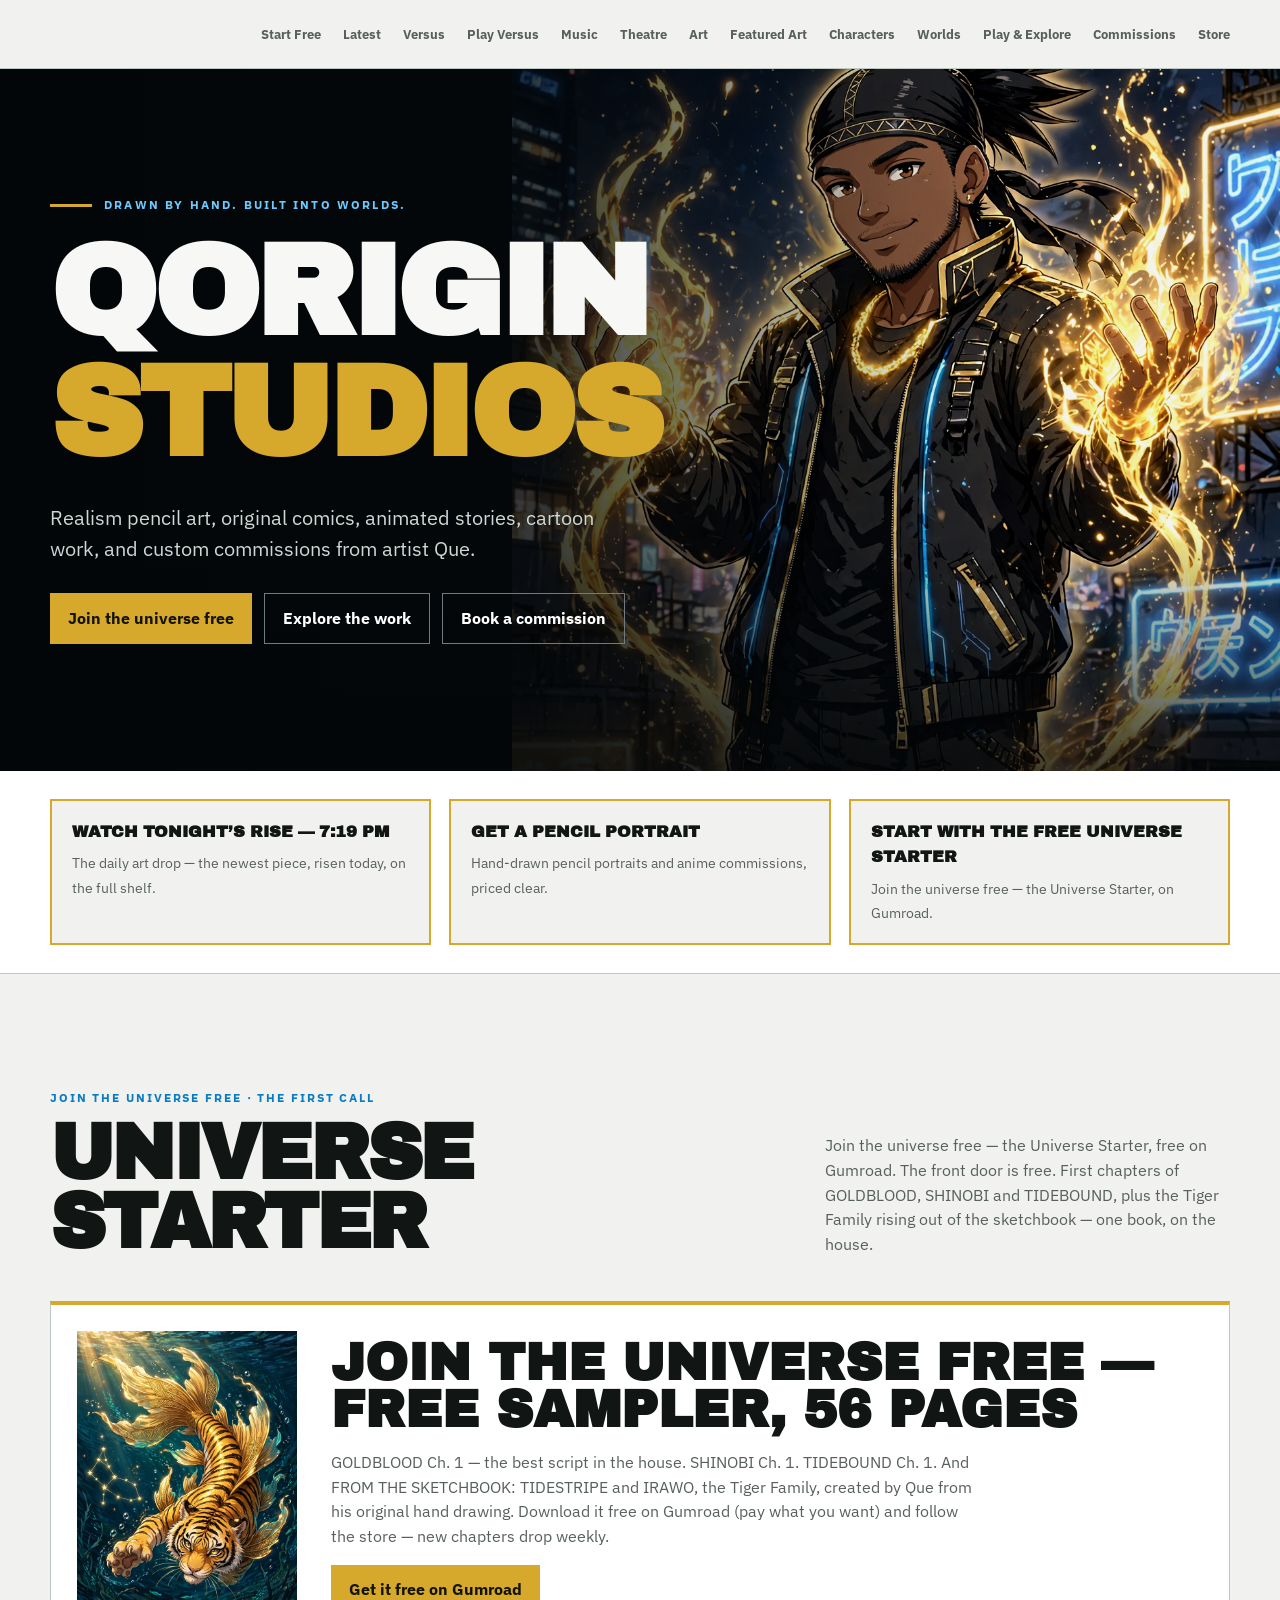
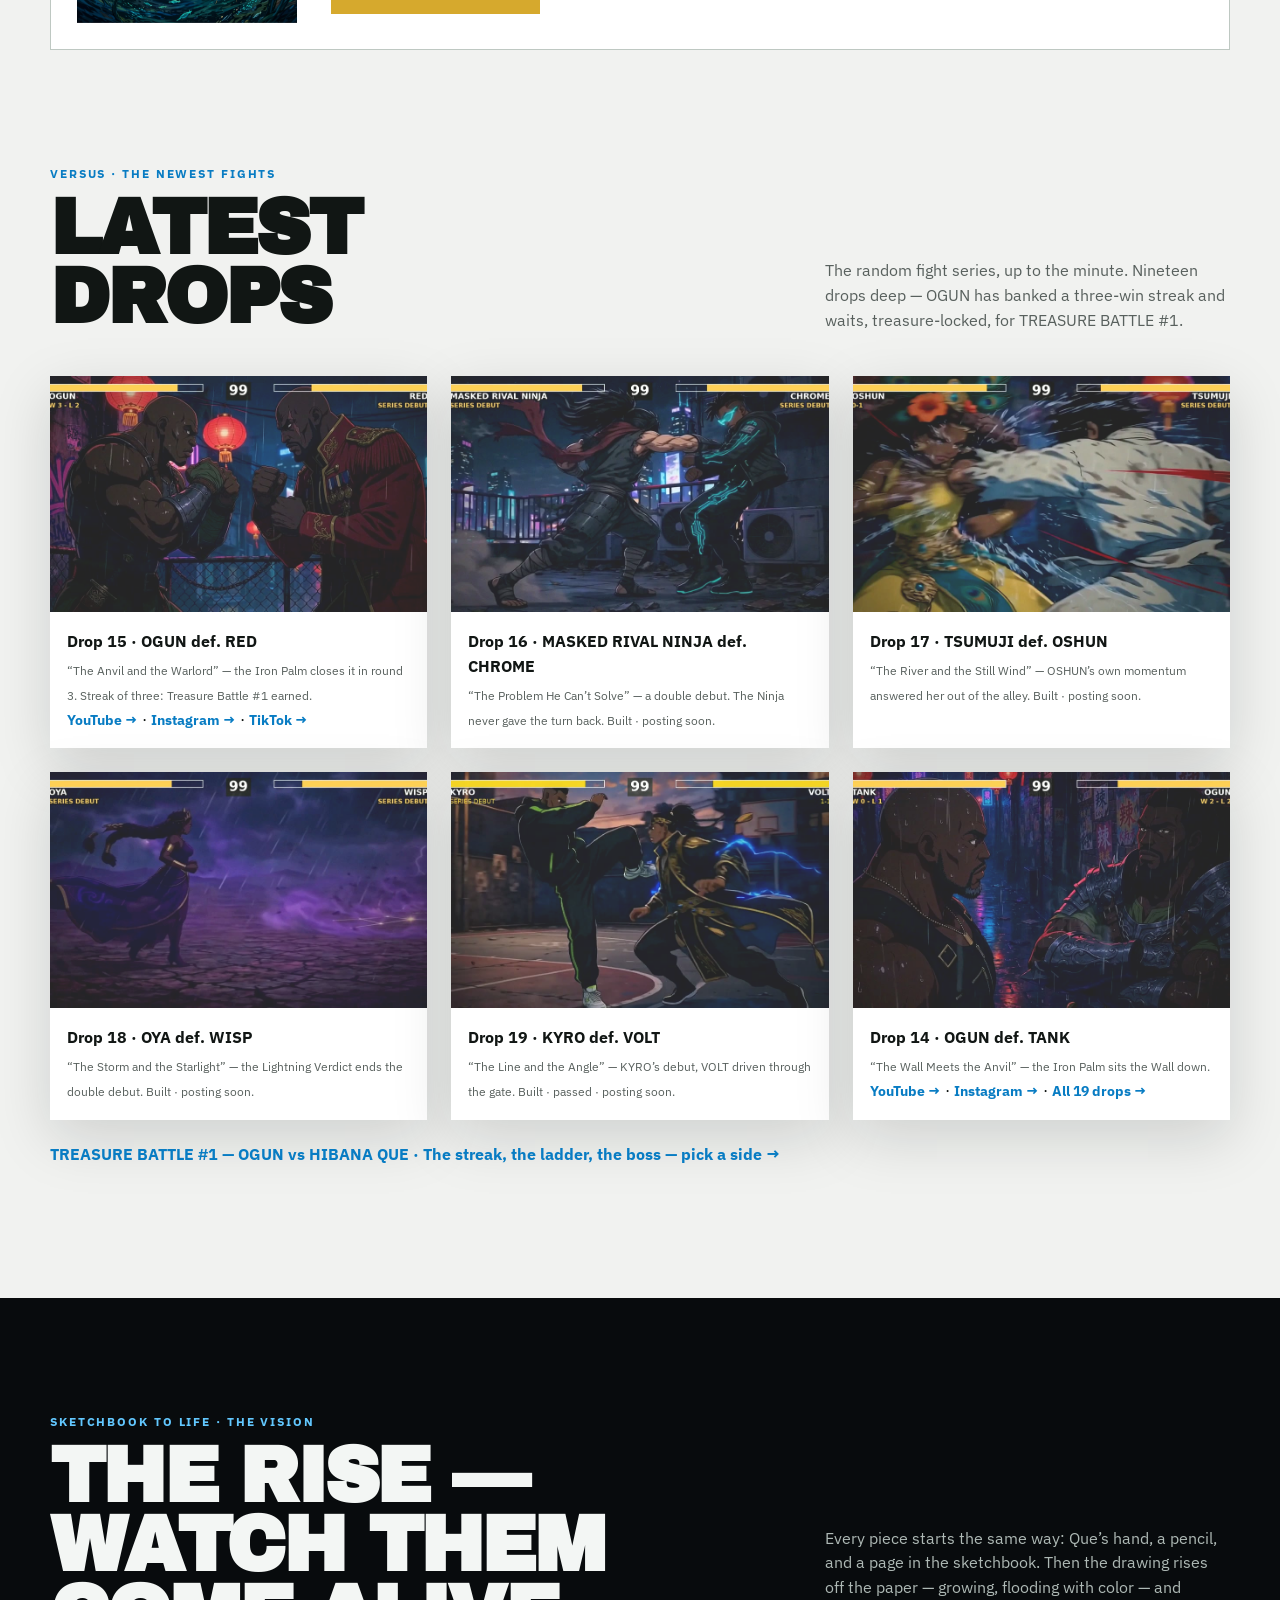
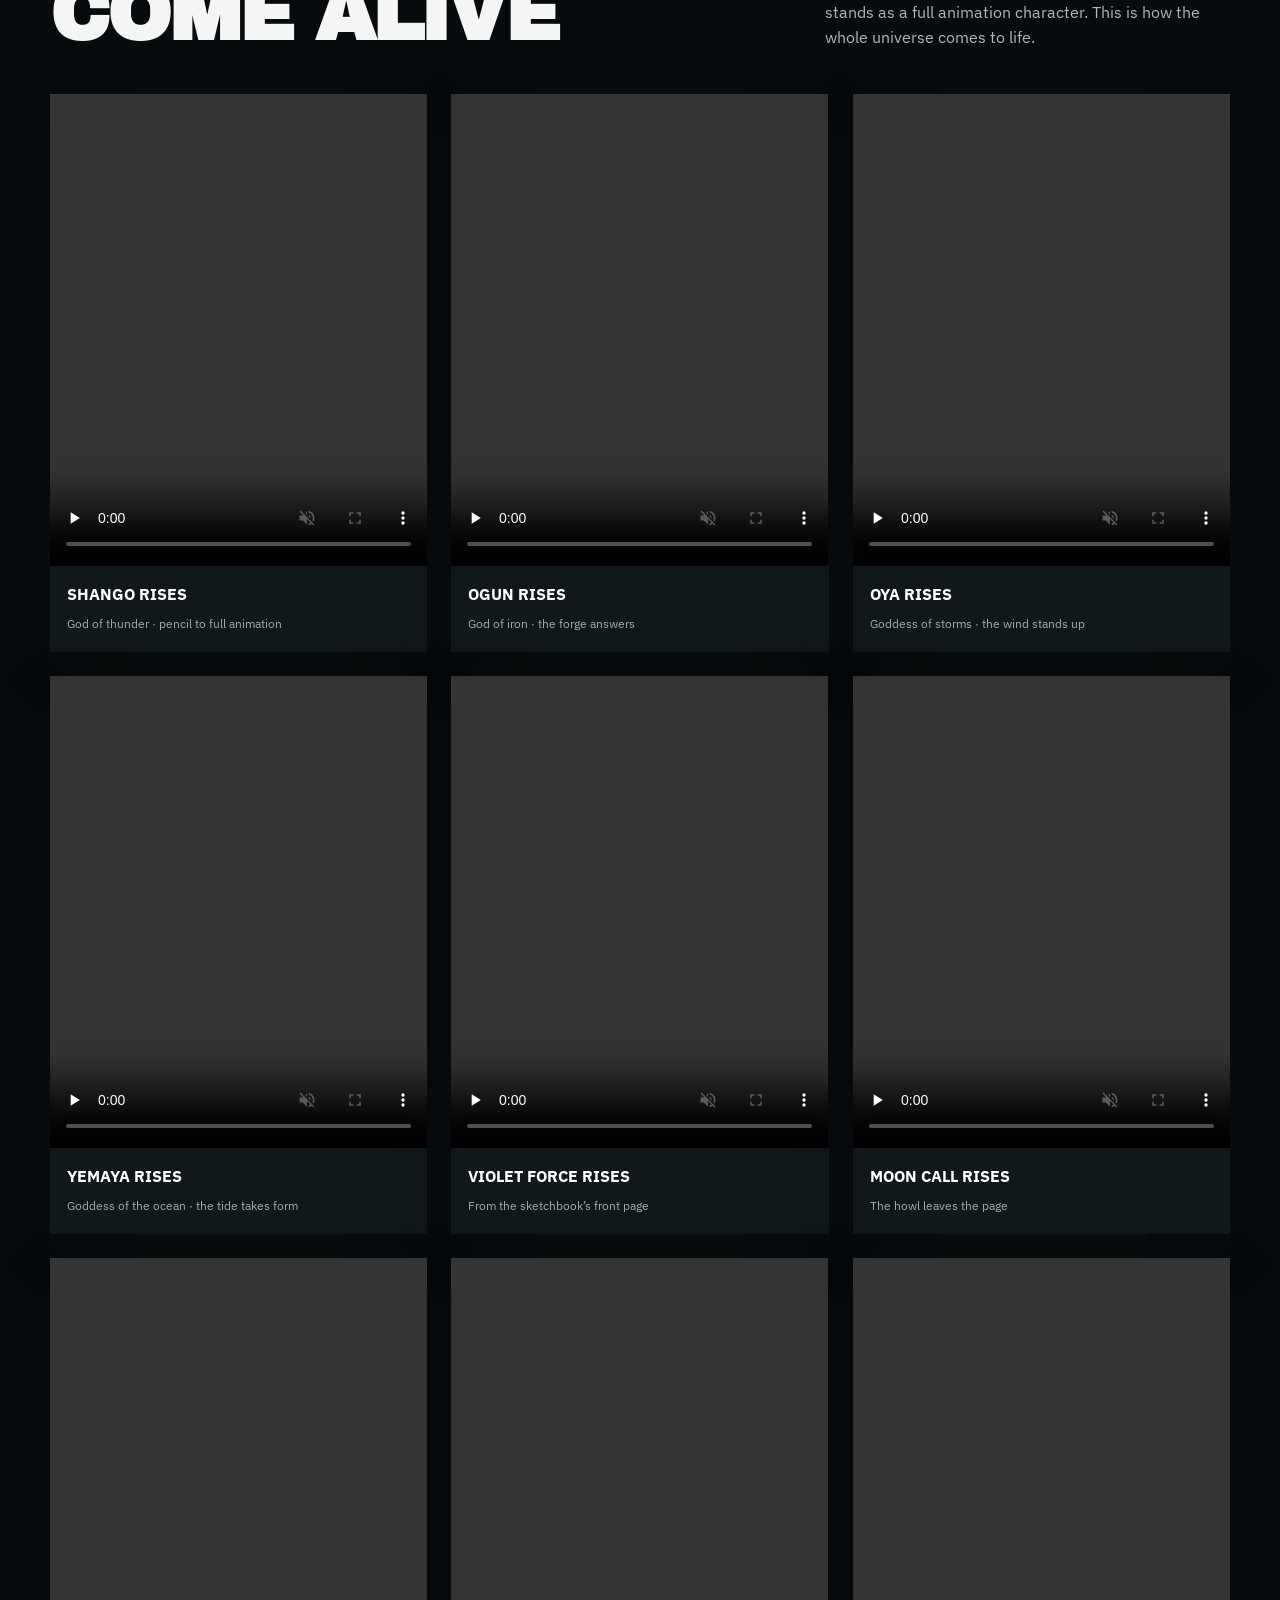
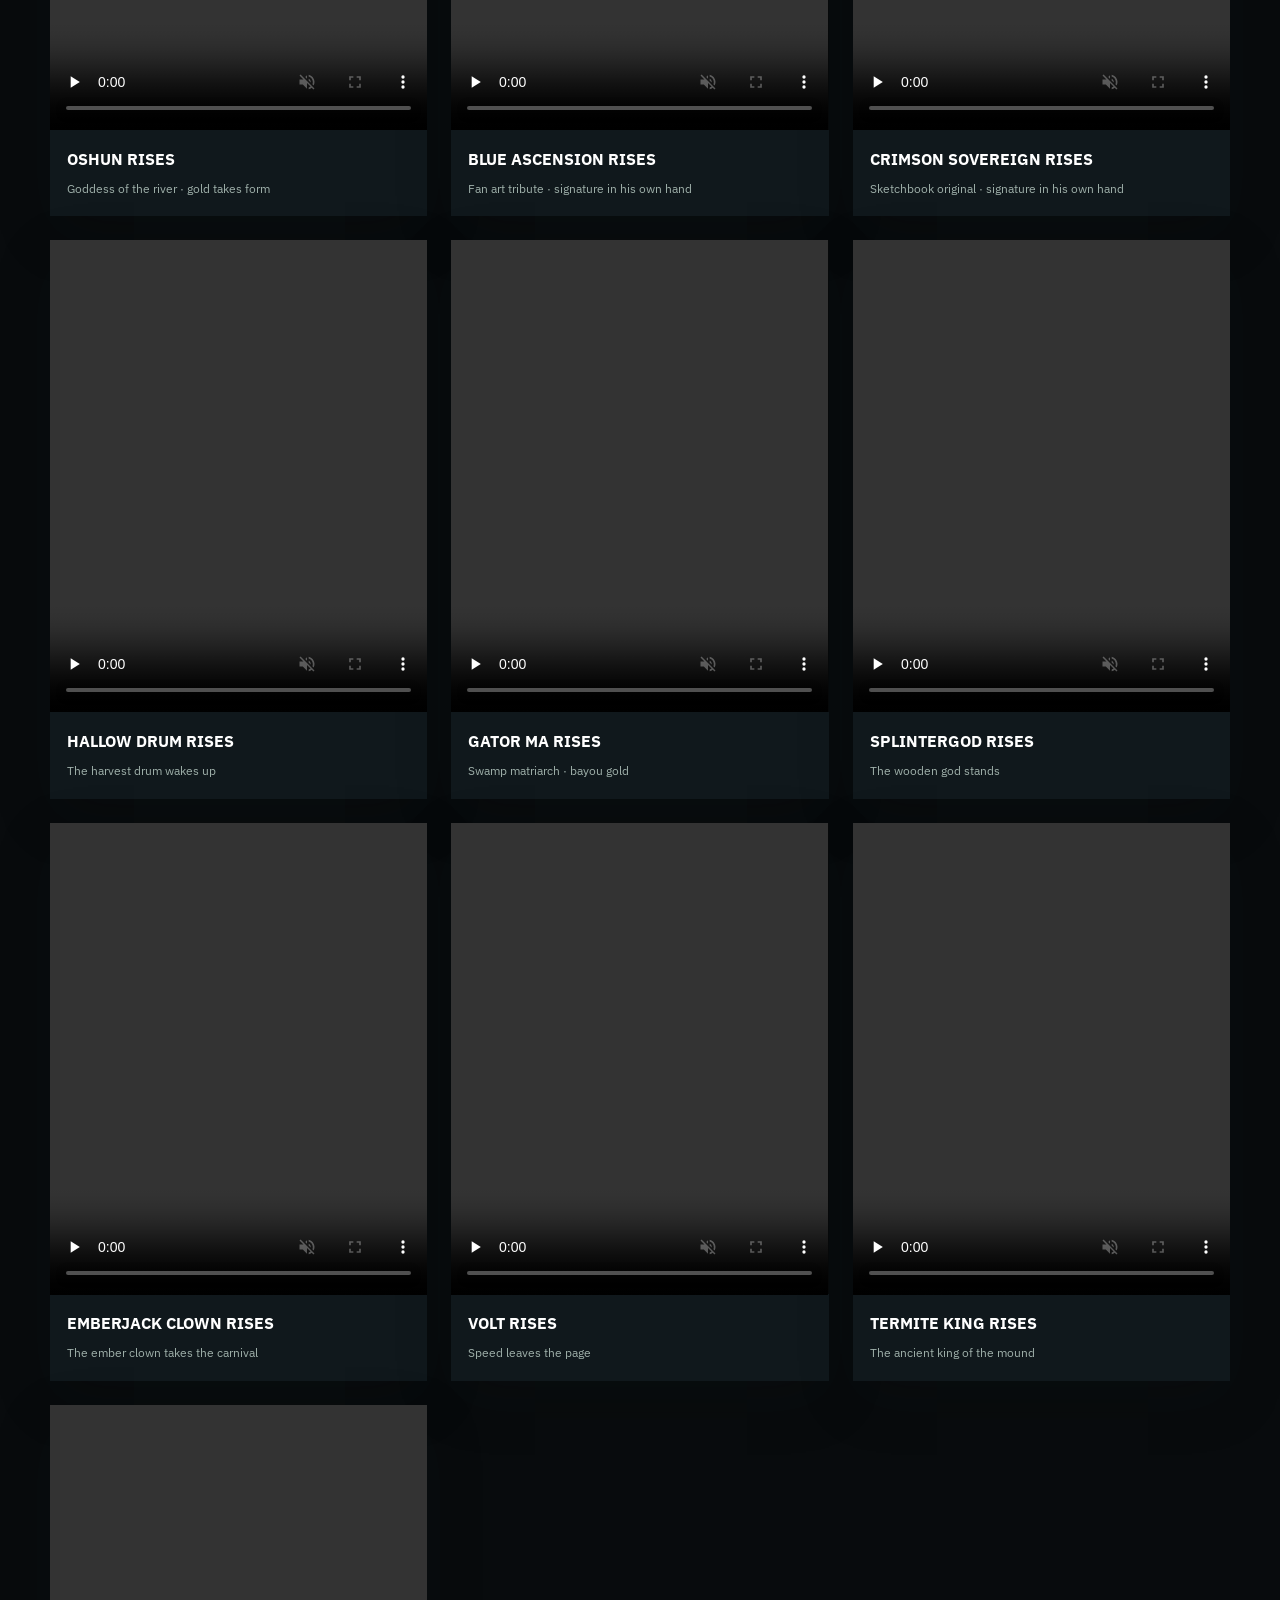
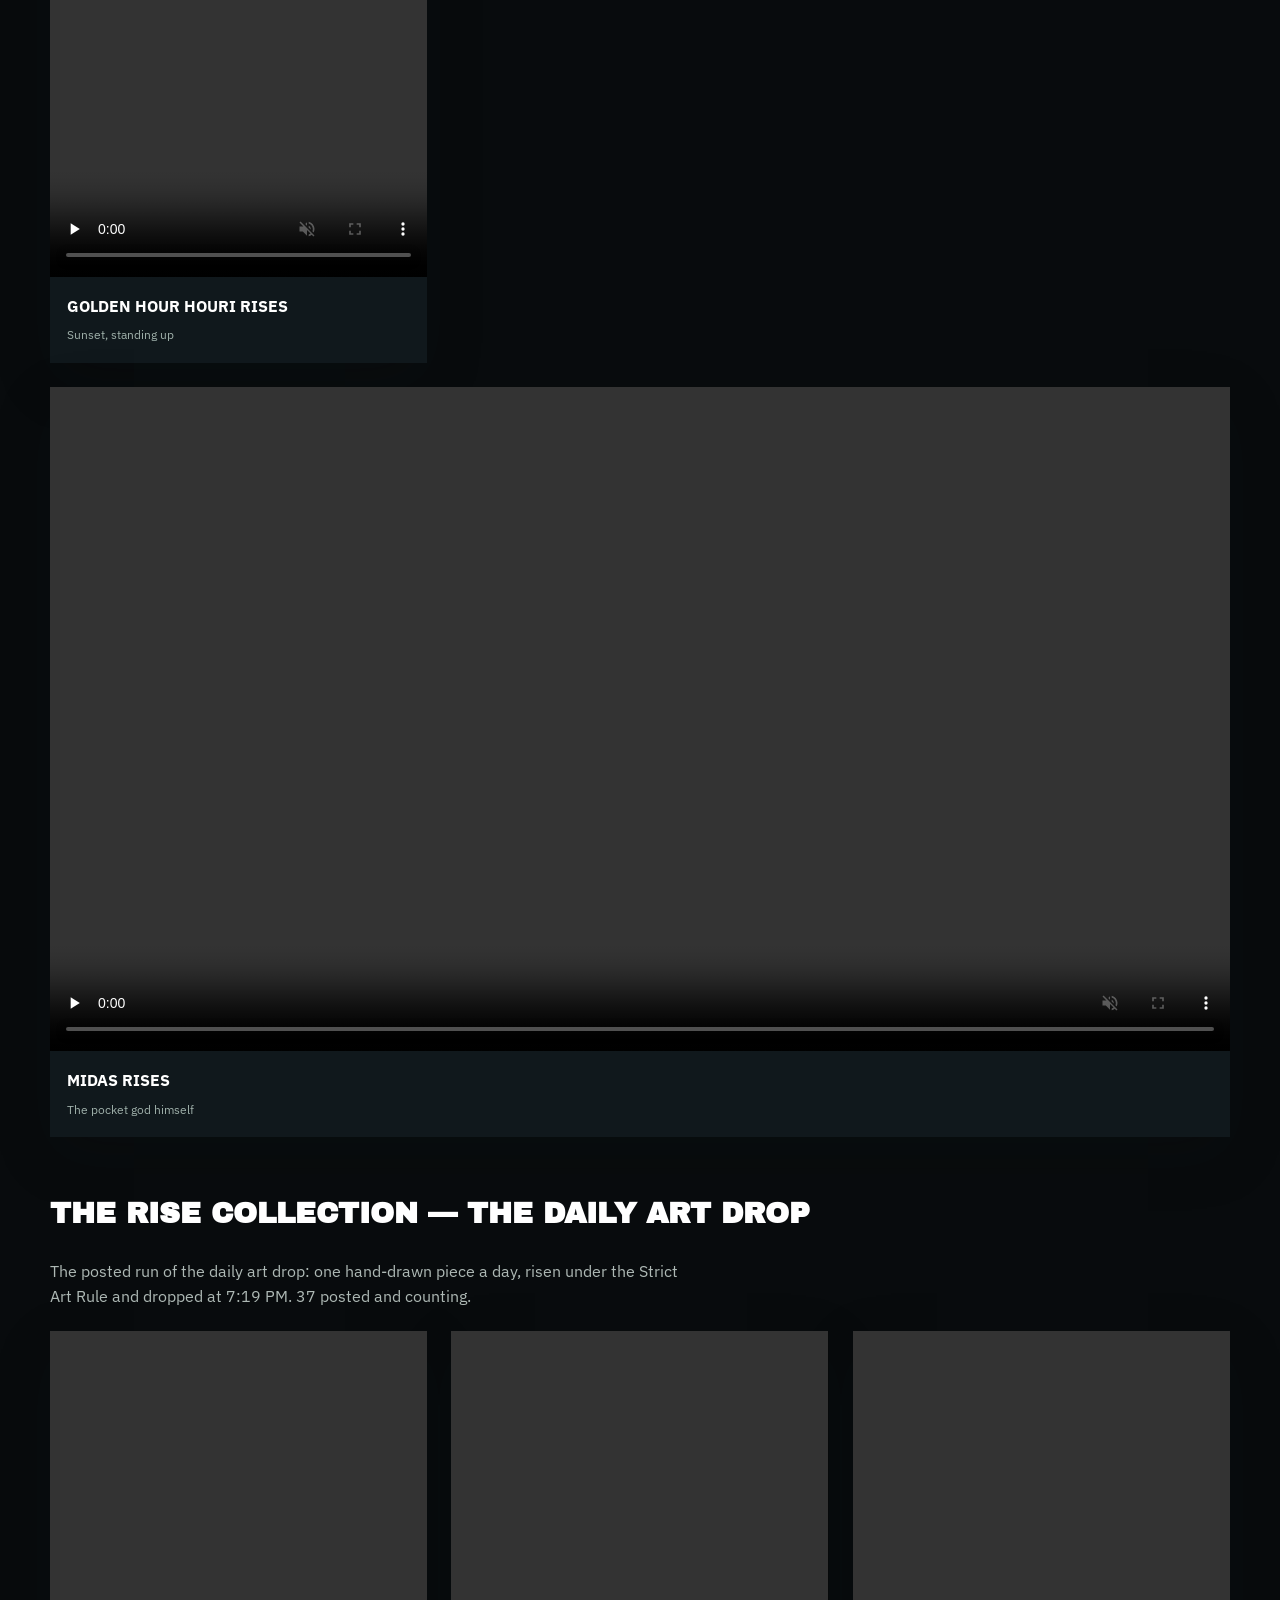
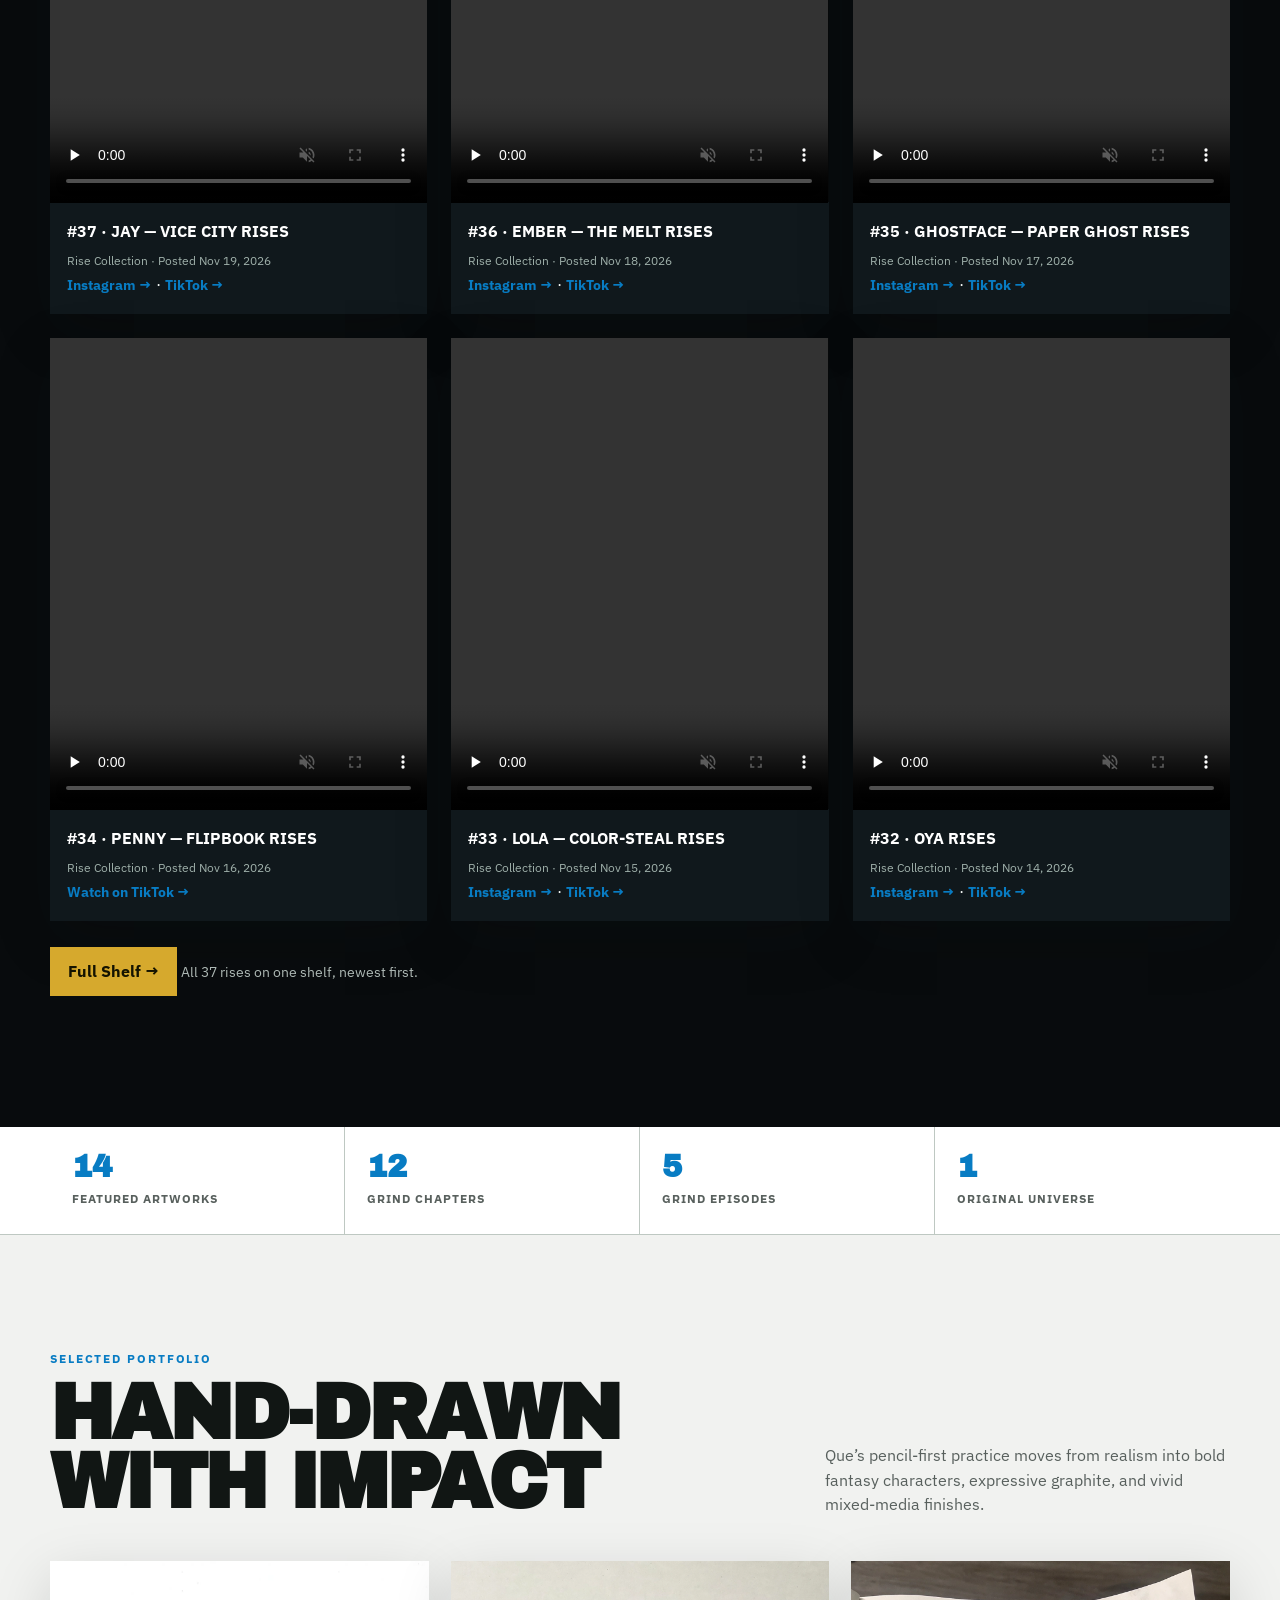
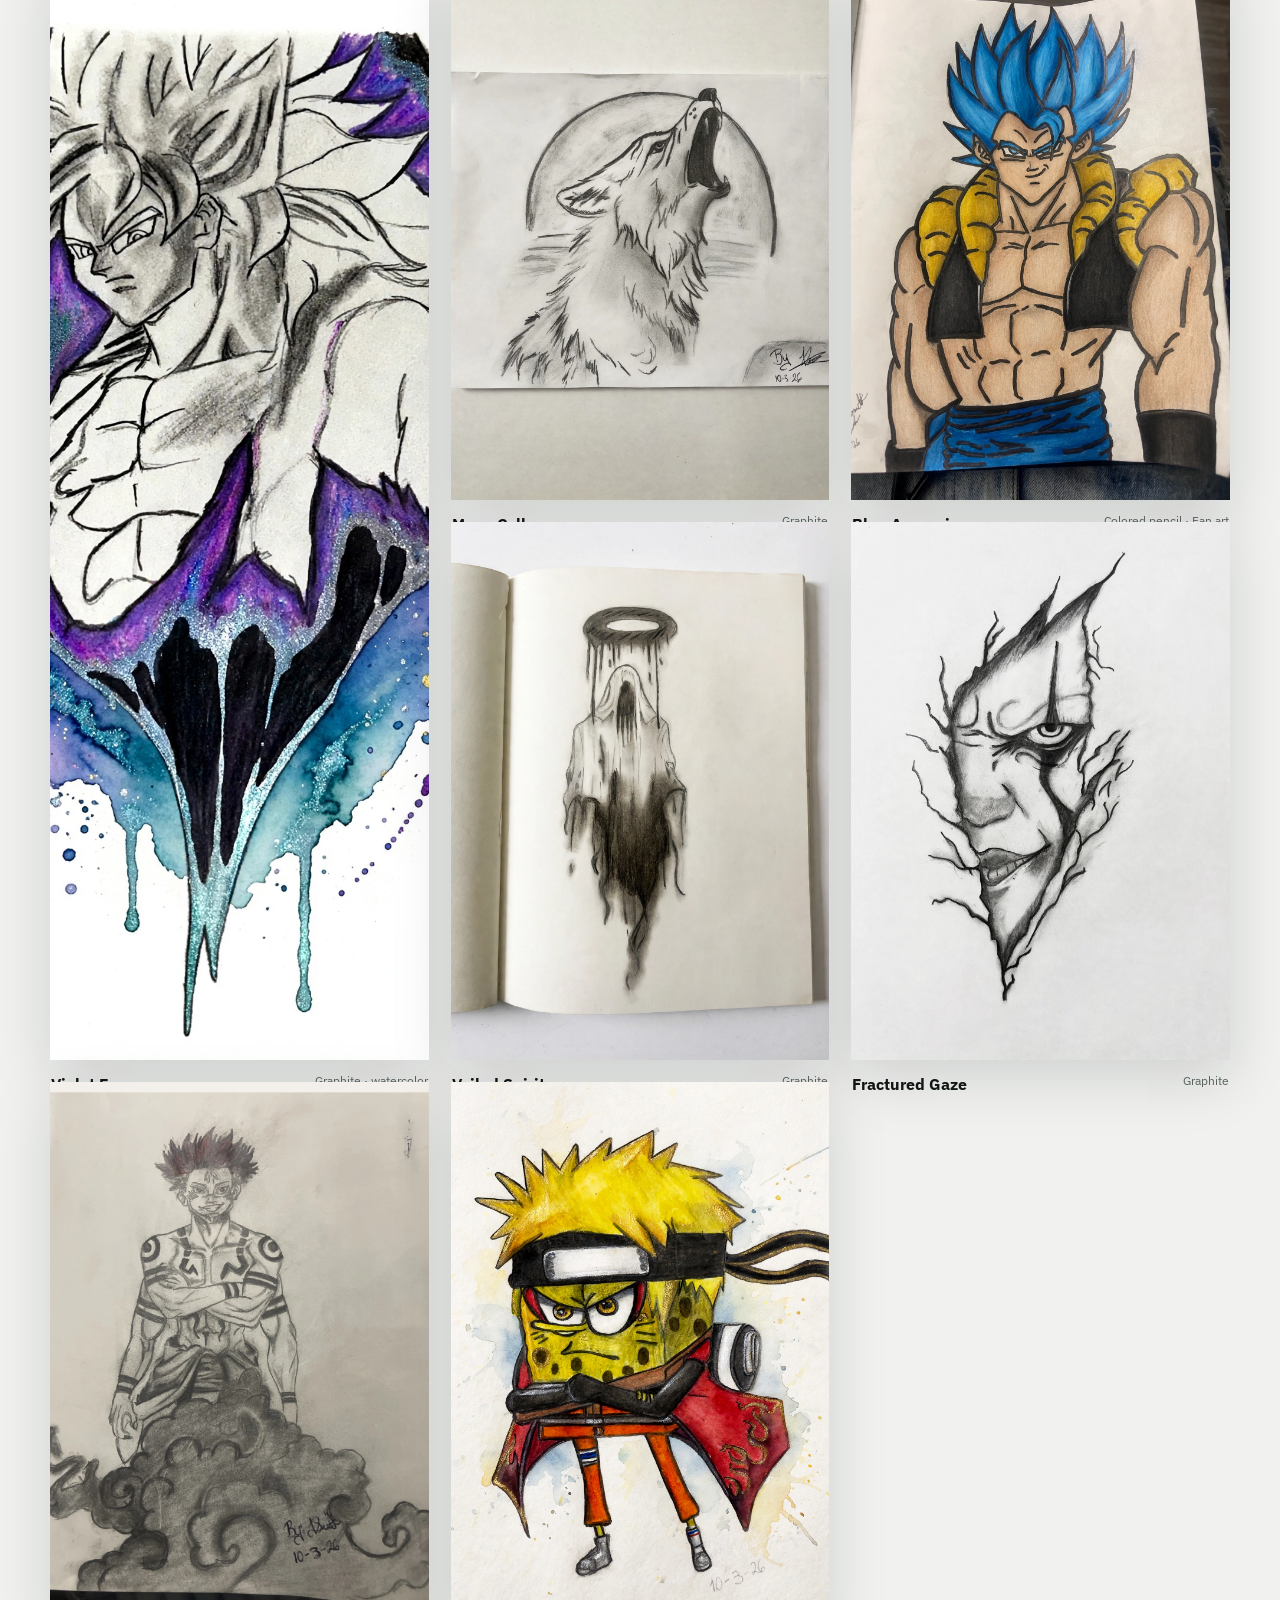
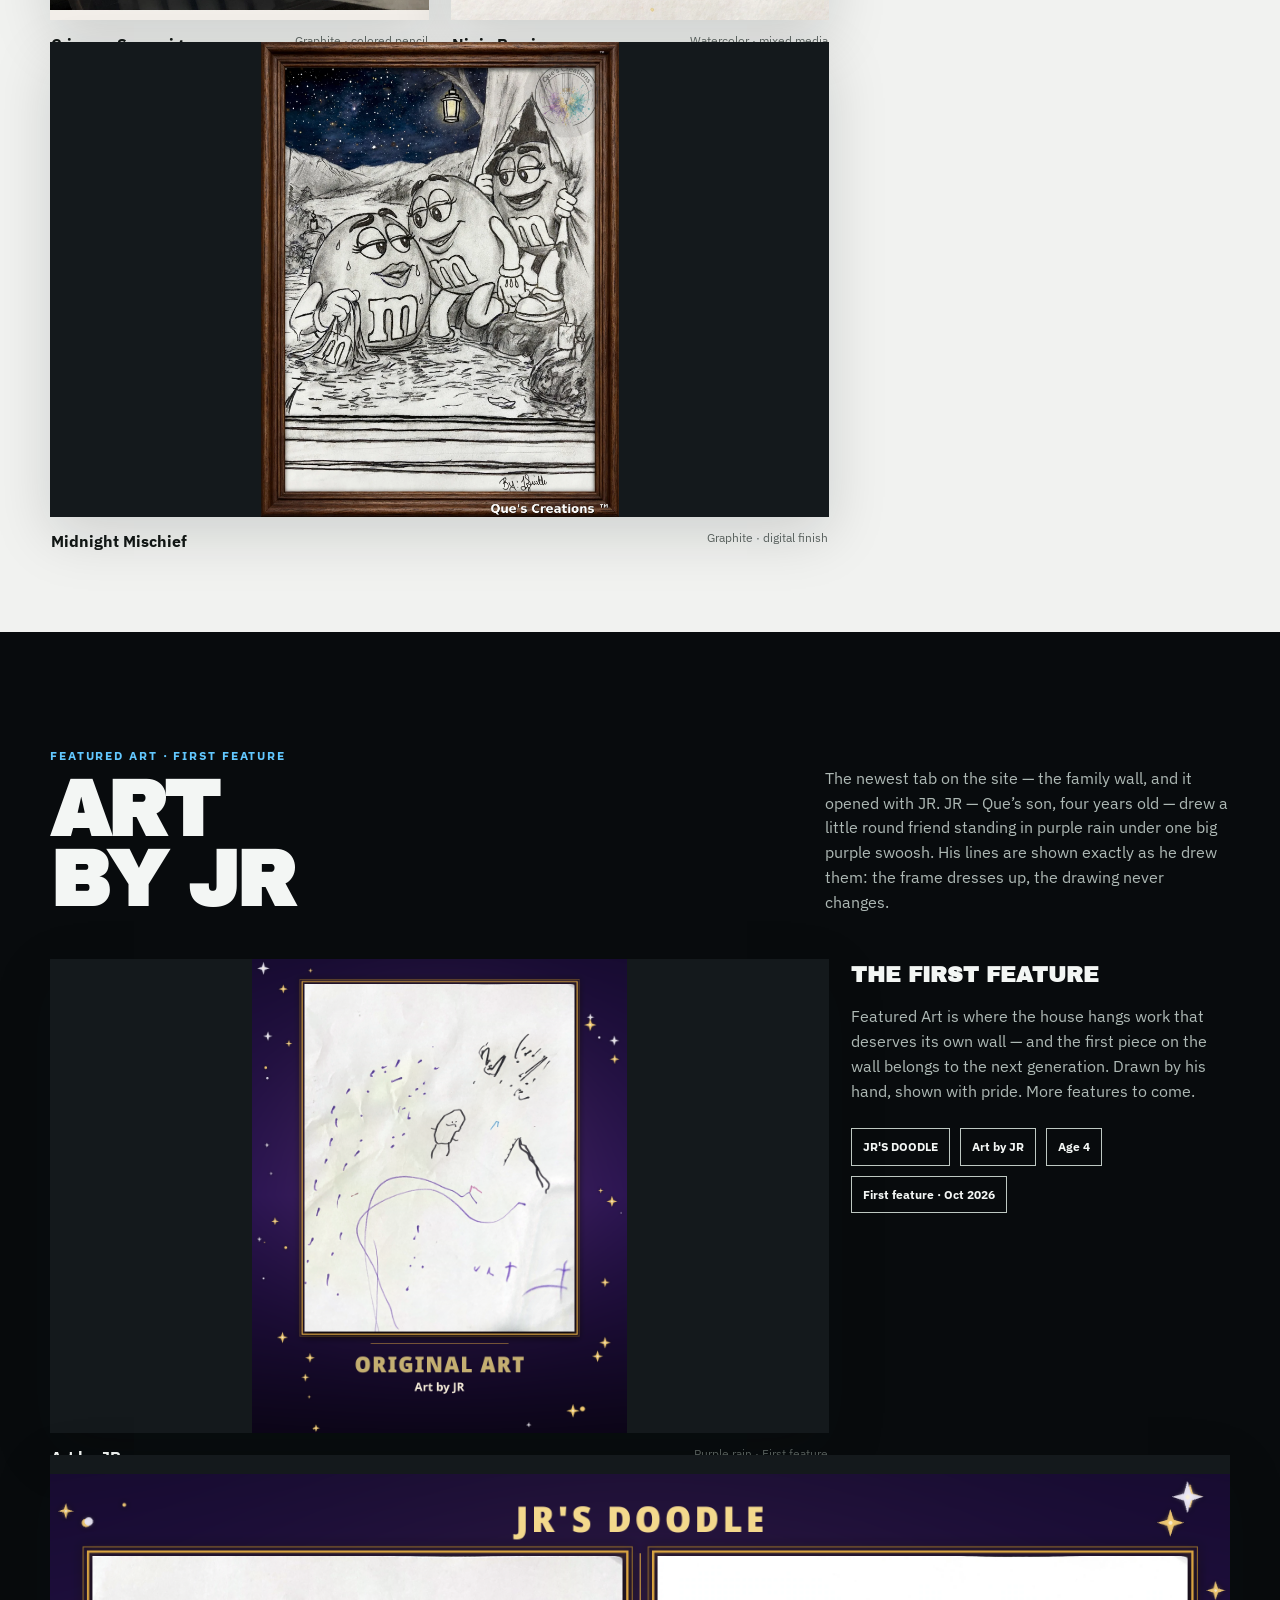
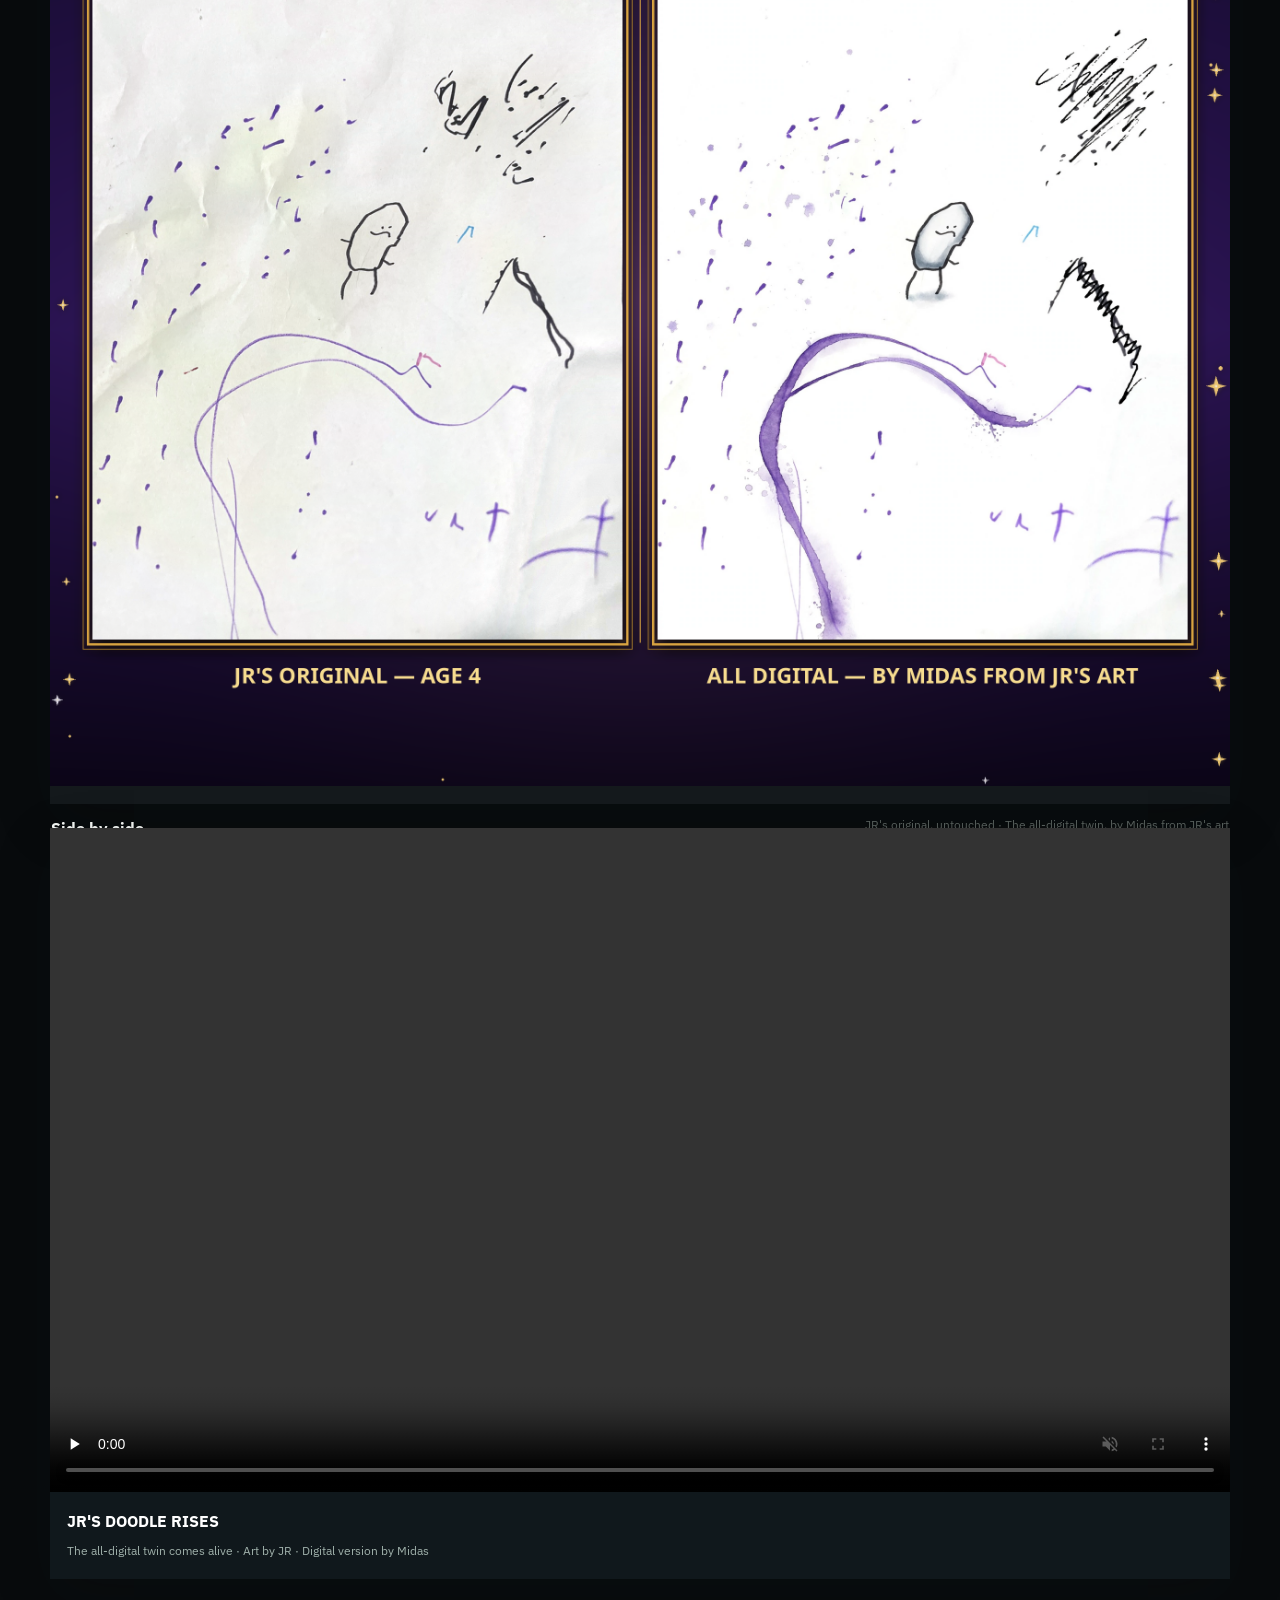
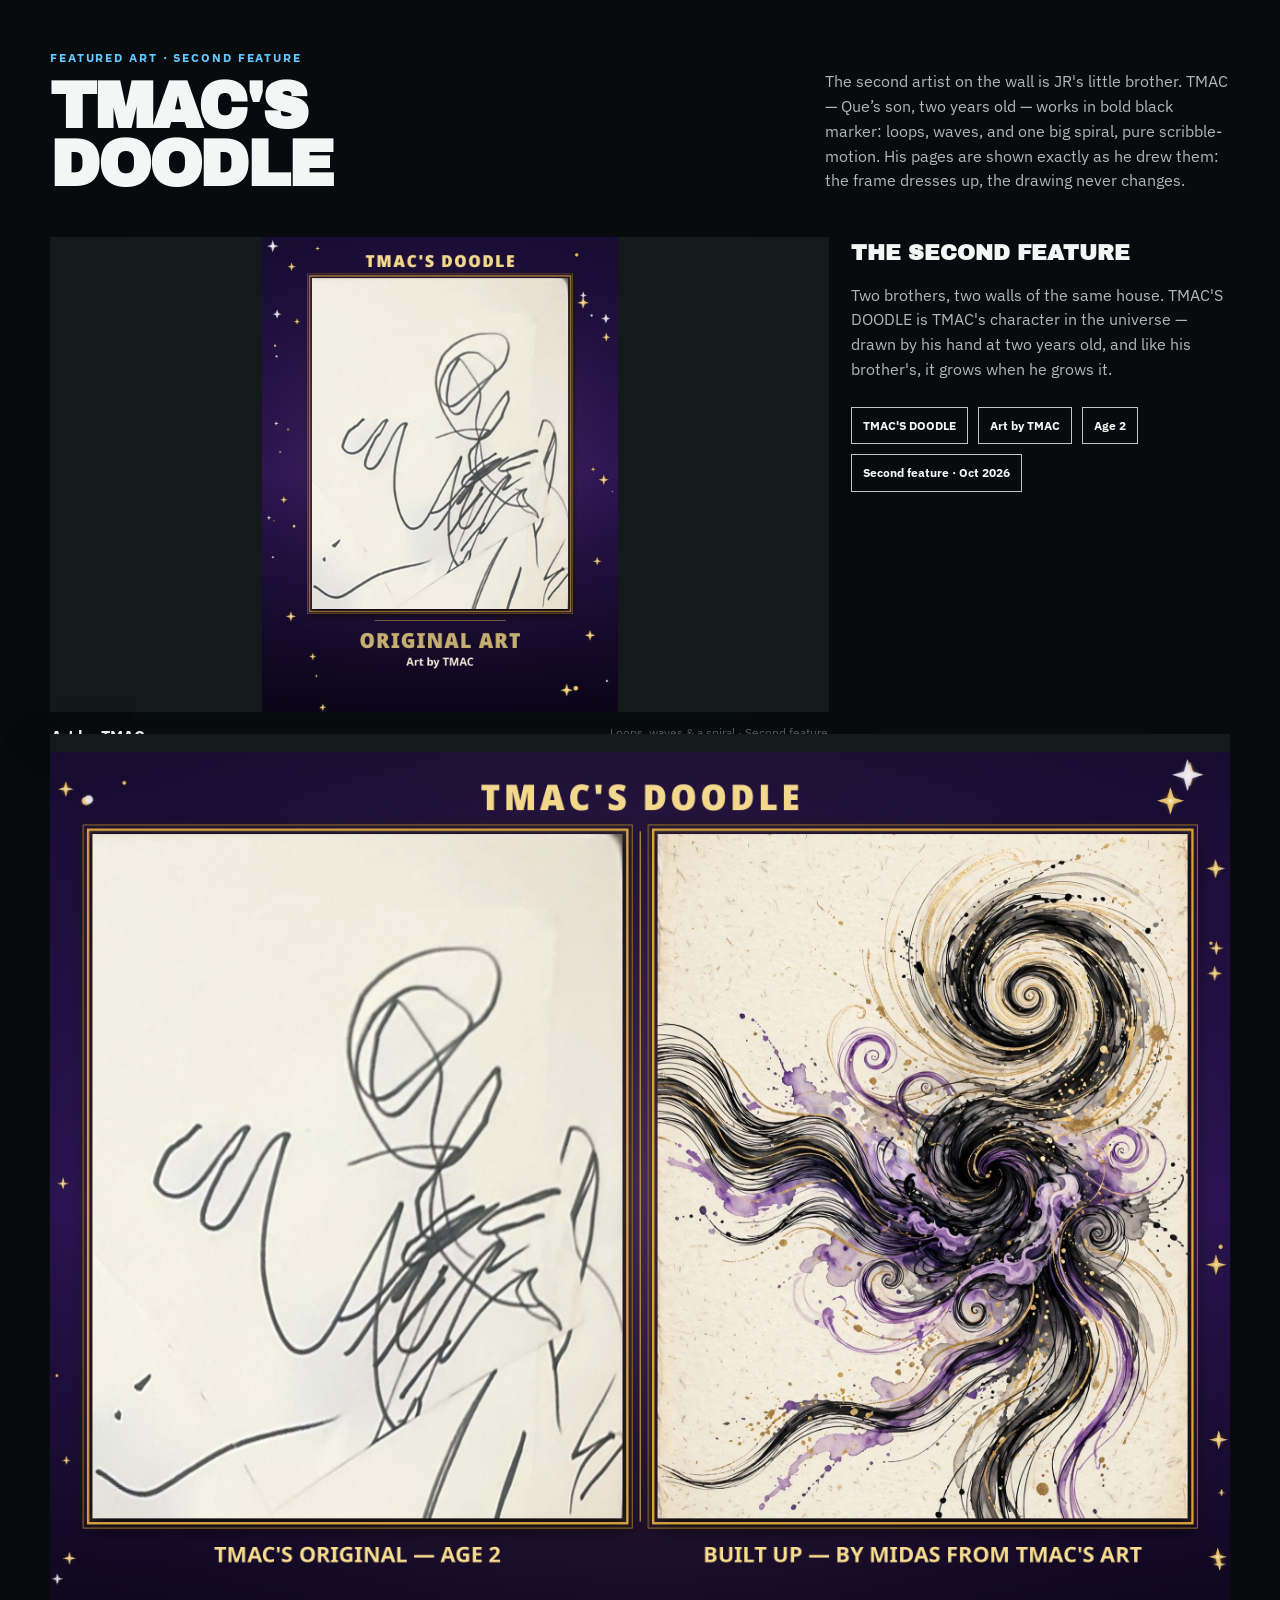
==== commit 9104b19c: "Adopted website plan: Rise living shelf + conversion doors + Arcade preview (local, unpublished)" ====
--- a/index.html
+++ b/index.html
@@ -28,12 +28,13 @@
 @media(max-width:640px){.rise-grid,.universe-grid{grid-template-columns:1fr}.rise-card.wide{grid-column:auto}.rise-card.wide video{aspect-ratio:4/3}}
 @media(max-width:900px){.section-head{grid-template-columns:1fr}.art-piece{grid-column:span 6}.art-piece.wide{grid-column:span 12}.chapter-grid{grid-template-columns:repeat(4,1fr)}.crew-strip{grid-template-columns:repeat(4,1fr)}.character:first-child{grid-column:span 2}.motion-grid{grid-template-columns:repeat(2,1fr)}.episodes{grid-template-columns:repeat(3,1fr)}}
 @media(max-width:640px){.wrap{width:min(100% - 28px,560px)}.nav-inner{min-height:62px}.nav-links{display:grid;grid-template-columns:repeat(5,1fr);gap:4px;width:100%}.nav-links a{text-align:center;font-size:.68rem;padding:10px 1px}.hero-img{inset:0;width:100%;height:100%;object-position:61% 20%;opacity:.58}.hero:after{background:linear-gradient(0deg,rgba(3,6,8,.97) 0%,rgba(3,6,8,.78) 55%,rgba(3,6,8,.35) 100%)}.hero-inner{min-height:78vh;align-items:flex-end;padding:72px 0 58px}h1{font-size:clamp(3.5rem,18vw,5.5rem)}.stats .wrap{grid-template-columns:repeat(2,1fr)}.stat:nth-child(2){border-right:0}.stat:nth-child(-n+2){border-bottom:1px solid var(--line)}.section{padding:65px 0}.art-grid{display:block}.art-piece{margin-bottom:30px}.art-button,.art-piece.wide .art-button{min-height:0;aspect-ratio:4/5}.art-piece.wide .art-button{aspect-ratio:16/10}.grind-hero,.mascot,.commission-grid{grid-template-columns:1fr}.grind-cover{width:calc(100% - 16px);margin-left:16px}.crew-strip{grid-template-columns:repeat(2,1fr)}.character:first-child{grid-column:span 2}.chapter-grid{grid-template-columns:repeat(2,1fr)}.omnibus{grid-template-columns:1fr}.omnibus img{max-width:280px;margin:auto}.subhead{display:block}.subhead p{margin-top:8px}.motion-grid,.episodes{grid-template-columns:1fr}.price-grid{grid-template-columns:1fr}.commission-card{order:-1}.future-list{grid-template-columns:1fr}.character-collection{grid-template-columns:1fr}.contact-inner,.footer-inner{align-items:flex-start;flex-direction:column}.viewer{padding:14px}}@media(prefers-reduced-motion:reduce){html{scroll-behavior:auto}.art-button img{transition:none}}
-</style>
+.doors{background:var(--surface);border-bottom:1px solid var(--line);padding:28px 0}.doors-inner{display:grid;grid-template-columns:repeat(3,1fr);gap:18px}.door{display:block;text-decoration:none;color:var(--ink);border:2px solid var(--gold);padding:18px 20px;background:var(--bg)}.door strong{font-family:'Archivo Black';text-transform:uppercase;display:block;font-size:1.02rem;margin-bottom:6px}.door span{color:var(--muted);font-size:.86rem}.door:hover,.door:focus-visible{border-color:var(--blue)}.commission-callout{border:3px solid var(--gold);padding:30px;background:var(--surface);box-shadow:var(--shadow)}.commission-callout h3{font-family:'Archivo Black';text-transform:uppercase;margin:0 0 10px;font-size:1.5rem}.commission-callout p{color:var(--muted);max-width:640px;margin:0 0 18px}.lab-badge{display:inline-block;border:1px solid var(--gold);color:var(--gold);padding:6px 10px;font-size:.72rem;font-weight:800;letter-spacing:.14em;margin-bottom:12px}@media(max-width:640px){.doors-inner{grid-template-columns:1fr}}</style>
 </head>
 <body>
 <nav class="site-nav" aria-label="Primary navigation"><div class="wrap nav-inner"><div class="nav-links"><a href="#start">Start Free</a><a href="#latest">Latest</a><a href="versus.html">Versus</a><a href="versus-playground.html">Play Versus</a><a href="music.html">Music</a><a href="theatre.html">Theatre</a><a href="#art">Art</a><a href="#featured-art">Featured Art</a><a href="#characters">Characters</a><a href="worlds/">Worlds</a><a href="#play">Play &amp; Explore</a><a href="#commissions">Commissions</a><a href="https://ques-creations.printful.me/" target="_blank" rel="noopener">Store</a></div></div></nav>
 <main id="top">
 <section class="hero"><img class="hero-img" src="assets/brand/qyro.webp" alt="QYRO, Que’s original urban anime mascot, standing on a neon rooftop in black and gold techwear" /><div class="wrap hero-inner"><div class="hero-copy"><div class="hero-kicker">Drawn by hand. Built into worlds.</div><h1>QOrigin <span>Studios</span></h1><p>Realism pencil art, original comics, animated stories, cartoon work, and custom commissions from artist Que.</p><div class="actions"><a class="btn" href="https://unseenpotential.gumroad.com/l/fyhlow" target="_blank" rel="noopener">Join the universe free</a><a class="btn secondary" href="#art">Explore the work</a><a class="btn secondary" href="#commissions">Book a commission</a></div></div></div></section>
+<section class="doors" aria-label="Start here"><div class="wrap doors-inner"><a class="door" href="rise.html"><strong>Watch tonight’s Rise — 7:19 PM</strong><span>The daily art drop — the newest piece, risen today, on the full shelf.</span></a><a class="door" href="#commissions"><strong>Get a pencil portrait</strong><span>Hand-drawn pencil portraits and anime commissions, priced clear.</span></a><a class="door" href="https://unseenpotential.gumroad.com/l/fyhlow" target="_blank" rel="noopener"><strong>Start with the free Universe Starter</strong><span>Join the universe free — the Universe Starter, on Gumroad.</span></a></div></section>
 <section class="section" id="start"><div class="wrap"><header class="section-head"><div><div class="section-label">Join the universe free · The first call</div><h2>Universe<br/>Starter</h2></div><p>Join the universe free — the Universe Starter, free on Gumroad. The front door is free. First chapters of GOLDBLOOD, SHINOBI and TIDEBOUND, plus the Tiger Family rising out of the sketchbook — one book, on the house.</p></header><div class="omnibus" style="background:var(--surface);border-color:var(--line);border-top:4px solid var(--gold)"><img src="assets/books/universe-starter-cover.jpg" alt="Universe Starter cover — TIDESTRIPE, the golden tiger-koi, swimming toward the viewer" /><div><h3 style="color:var(--ink)">Join the universe free — Free Sampler, 56 pages</h3><p style="color:var(--muted)">GOLDBLOOD Ch. 1 — the best script in the house. SHINOBI Ch. 1. TIDEBOUND Ch. 1. And FROM THE SKETCHBOOK: TIDESTRIPE and IRAWO, the Tiger Family, created by Que from his original hand drawing. Download it free on Gumroad (pay what you want) and follow the store — new chapters drop weekly.</p><div class="actions"><a class="btn" href="https://unseenpotential.gumroad.com/l/fyhlow" target="_blank" rel="noopener">Get it free on Gumroad</a></div></div></div></div></section>
 <section class="section" id="latest" style="padding-top:0"><div class="wrap"><header class="section-head"><div><div class="section-label">Versus · The newest fights</div><h2>Latest<br/>Drops</h2></div><p>The random fight series, up to the minute. Nineteen drops deep — OGUN has banked a three-win streak and waits, treasure-locked, for TREASURE BATTLE #1.</p></header><div class="motion-grid">
 <figure class="motion-card"><img src="assets/versus/drop15-ogun-red.jpg" alt="OGUN vs RED — Versus Drop 15 frame"/><figcaption><h3>Drop 15 · OGUN def. RED</h3><span>“The Anvil and the Warlord” — the Iron Palm closes it in round 3. Streak of three: Treasure Battle #1 earned.</span><br/><a class="card-link" href="https://youtu.be/BhL6WJaBERM" target="_blank" rel="noopener">YouTube →</a> · <a class="card-link" href="https://www.instagram.com/reel/DeutQ4gjyNG/" target="_blank" rel="noopener">Instagram →</a> · <a class="card-link" href="https://www.tiktok.com/@xquetheplug/video/7697955687116049695" target="_blank" rel="noopener">TikTok →</a></figcaption></figure>
@@ -62,44 +63,14 @@
 <figure class="rise-card"><video controls muted playsinline preload="none" src="assets/rise/golden-hour-houri-rise.mp4"></video><figcaption><h3>GOLDEN HOUR HOURI RISES</h3><span>Sunset, standing up</span></figcaption></figure>
 <figure class="rise-card wide"><video controls muted playsinline preload="none" src="assets/rise/midas-rise.mp4"></video><figcaption><h3>MIDAS RISES</h3><span>The pocket god himself</span></figcaption></figure>
 </div><div class="motion-group" style="margin-top:55px"><h3 class="group-title" style="color:#fff">The Rise Collection — the daily art drop</h3><p style="color:#aeb9b5;max-width:640px;margin:0 0 22px">The posted run of the daily art drop: one hand-drawn piece a day, risen under the Strict Art Rule and dropped at 7:19 PM. 37 posted and counting.</p><div class="rise-grid">
-<figure class="rise-card"><video controls muted playsinline preload="none" src="assets/rise/stitch-rise.mp4"></video><figcaption><h3>#1 · STITCH RISES</h3><span>Rise Collection · Posted Oct 13, 2026</span><br/><a class="card-link" href="https://www.tiktok.com/@xquetheplug/video/7696314007065480479" target="_blank" rel="noopener">Watch on TikTok →</a></figcaption></figure>
-<figure class="rise-card"><video controls muted playsinline preload="none" src="assets/rise/rogue-ninja-rise.mp4"></video><figcaption><h3>#2 · ROGUE NINJA RISES</h3><span>Rise Collection · Posted Oct 14, 2026</span><br/><a class="card-link" href="https://www.instagram.com/reel/DefsFbyCcsJ/" target="_blank" rel="noopener">Instagram →</a> · <a class="card-link" href="https://www.tiktok.com/@xquetheplug/video/7696694607928724766" target="_blank" rel="noopener">TikTok →</a></figcaption></figure>
-<figure class="rise-card"><video controls muted playsinline preload="none" src="assets/rise/fairymoon-rise.mp4"></video><figcaption><h3>#3 · MOONLIGHT FAIRY RISES</h3><span>Rise Collection · Posted Oct 16, 2026</span><br/><a class="card-link" href="https://www.instagram.com/reel/DekFVZdj5Cg/" target="_blank" rel="noopener">Instagram →</a> · <a class="card-link" href="https://www.tiktok.com/@xquetheplug/video/7640423752457764365" target="_blank" rel="noopener">TikTok →</a></figcaption></figure>
-<figure class="rise-card"><video controls muted playsinline preload="none" src="assets/rise/taz-rise.mp4"></video><figcaption><h3>#4 · TAZ TORNADO RISES</h3><span>Rise Collection · Posted Oct 17, 2026</span><br/><a class="card-link" href="https://www.instagram.com/reel/Demoo83j-Mm/" target="_blank" rel="noopener">Instagram →</a> · <a class="card-link" href="https://www.tiktok.com/@xquetheplug/video/7697799600958229790" target="_blank" rel="noopener">TikTok →</a></figcaption></figure>
-<figure class="rise-card"><video controls muted playsinline preload="none" src="assets/rise/smoke-rise.mp4"></video><figcaption><h3>#5 · SMOKE RISES</h3><span>Rise Collection · Posted Oct 18, 2026</span><br/><a class="card-link" href="https://www.instagram.com/reel/Dep9iCKjy65/" target="_blank" rel="noopener">Watch on Instagram →</a> · <a class="card-link" href="https://www.tiktok.com/@xquetheplug/video/7698169948497022238" target="_blank" rel="noopener">Watch on TikTok →</a></figcaption></figure>
-<figure class="rise-card"><video controls muted playsinline preload="none" src="assets/rise/tsumuji-rise.mp4"></video><figcaption><h3>#6 · TSUMUJI — THE STILL WIND RISES</h3><span>Rise Collection · Posted Oct 19, 2026</span><br/><a class="card-link" href="https://www.instagram.com/reel/DesiMk9jkUV/" target="_blank" rel="noopener">Instagram →</a> · <a class="card-link" href="https://www.tiktok.com/@xquetheplug/video/7698542370840694046" target="_blank" rel="noopener">TikTok →</a></figcaption></figure>
-<figure class="rise-card"><video controls muted playsinline preload="none" src="assets/rise/nito-rise.mp4"></video><figcaption><h3>#7 · NITO — TWO BLADES RISES</h3><span>Rise Collection · Posted Oct 20, 2026</span><br/><a class="card-link" href="https://www.instagram.com/reel/DevNCY-DnPH/" target="_blank" rel="noopener">Instagram →</a> · <a class="card-link" href="https://www.tiktok.com/@xquetheplug/video/7698921315880701215" target="_blank" rel="noopener">TikTok →</a></figcaption></figure>
-<figure class="rise-card"><video controls muted playsinline preload="none" src="assets/rise/balogun-rise.mp4"></video><figcaption><h3>#8 · BALOGUN — THE WAR-CHIEF RISES</h3><span>Rise Collection · Posted Oct 21, 2026</span><br/><a class="card-link" href="https://www.instagram.com/reel/Dew86iYk3t4/" target="_blank" rel="noopener">Instagram →</a> · <a class="card-link" href="https://www.tiktok.com/@xquetheplug/video/7699284393088552223" target="_blank" rel="noopener">TikTok →</a></figcaption></figure>
-<figure class="rise-card"><video controls muted playsinline preload="none" src="assets/rise/touch-of-midas-rise.mp4"></video><figcaption><h3>#9 · THE CREATOR'S HAND RISES</h3><span>Rise Collection · Posted Oct 22, 2026</span><br/><a class="card-link" href="https://www.tiktok.com/@xquetheplug/video/7699657349136502047" target="_blank" rel="noopener">Watch on TikTok →</a></figcaption></figure>
-<figure class="rise-card"><video controls muted playsinline preload="none" src="assets/rise/midas-rise-vertical.mp4"></video><figcaption><h3>#10 · MIDAS THE POCKET GOD RISES</h3><span>Rise Collection · Posted Oct 23, 2026</span><br/><a class="card-link" href="https://www.instagram.com/reel/De2FTigk4us/" target="_blank" rel="noopener">Instagram →</a> · <a class="card-link" href="https://www.tiktok.com/@xquetheplug/video/7700025316743417119" target="_blank" rel="noopener">TikTok →</a></figcaption></figure>
-<figure class="rise-card"><video controls muted playsinline preload="none" src="assets/rise/emberjack-clown-rise-vertical.mp4"></video><figcaption><h3>#11 · EMBERJACK CLOWN RISES</h3><span>Rise Collection · Posted Oct 24, 2026</span><br/><a class="card-link" href="https://www.instagram.com/reel/De5aBqTjFFf/" target="_blank" rel="noopener">Instagram →</a> · <a class="card-link" href="https://www.tiktok.com/@xquetheplug/video/7700399486975216927" target="_blank" rel="noopener">TikTok →</a></figcaption></figure>
-<figure class="rise-card"><video controls muted playsinline preload="none" src="assets/rise/hallow-drum-rise.mp4"></video><figcaption><h3>#12 · HALLOW DRUM RISES</h3><span>Rise Collection · Posted Oct 25, 2026</span><br/><a class="card-link" href="https://www.instagram.com/reel/De7-1RRCYrK/" target="_blank" rel="noopener">Instagram →</a> · <a class="card-link" href="https://www.tiktok.com/@xquetheplug/video/7700788726967897375" target="_blank" rel="noopener">TikTok →</a></figcaption></figure>
-<figure class="rise-card"><video controls muted playsinline preload="none" src="assets/rise/hangman-hush-rise-vertical.mp4"></video><figcaption><h3>#13 · HANGMAN HUSH RISES</h3><span>Rise Collection · Posted Oct 26, 2026</span><br/><a class="card-link" href="https://www.instagram.com/reel/De-jmGAiXc-/" target="_blank" rel="noopener">Instagram →</a> · <a class="card-link" href="https://www.tiktok.com/@xquetheplug/video/7701145036779425055" target="_blank" rel="noopener">TikTok →</a></figcaption></figure>
-<figure class="rise-card"><video controls muted playsinline preload="none" src="assets/rise/vex-rise.mp4"></video><figcaption><h3>#14 · VEX RISES</h3><span>Rise Collection · Posted Oct 27, 2026</span><br/><a class="card-link" href="https://www.instagram.com/reel/DfBI2csDlFZ/" target="_blank" rel="noopener">Instagram →</a> · <a class="card-link" href="https://www.tiktok.com/@xquetheplug/video/7701554733776964894" target="_blank" rel="noopener">TikTok →</a></figcaption></figure>
-<figure class="rise-card"><video controls muted playsinline preload="none" src="assets/rise/ashe-rise.mp4"></video><figcaption><h3>#15 · ASHE RISES</h3><span>Rise Collection · Posted Oct 28, 2026</span><br/><a class="card-link" href="https://www.instagram.com/reel/DfDtdAMD8rp/" target="_blank" rel="noopener">Instagram →</a> · <a class="card-link" href="https://www.tiktok.com/@xquetheplug/video/7701891548950187294" target="_blank" rel="noopener">TikTok →</a></figcaption></figure>
-<figure class="rise-card"><video controls muted playsinline preload="none" src="assets/rise/quavaris-rise.mp4"></video><figcaption><h3>#16 · QUAVARIS RISES</h3><span>Rise Collection · Posted Oct 29, 2026</span><br/><a class="card-link" href="https://www.instagram.com/reel/DfGSv9ejoUw/" target="_blank" rel="noopener">Instagram →</a> · <a class="card-link" href="https://www.tiktok.com/@xquetheplug/video/7702253102186974494" target="_blank" rel="noopener">TikTok →</a></figcaption></figure>
-<figure class="rise-card"><video controls muted playsinline preload="none" src="assets/rise/young-que-rise.mp4"></video><figcaption><h3>#17 · YOUNG QUE RISES</h3><span>Rise Collection · Posted Oct 30, 2026</span><br/><a class="card-link" href="https://www.instagram.com/reel/DfIHeP8D4TD/" target="_blank" rel="noopener">Instagram →</a> · <a class="card-link" href="https://www.tiktok.com/@xquetheplug/video/7702622585988631839" target="_blank" rel="noopener">TikTok →</a></figcaption></figure>
-<figure class="rise-card"><video controls muted playsinline preload="none" src="assets/rise/que-the-final-form-rise.mp4"></video><figcaption><h3>#18 · QUE THE FINAL FORM RISES</h3><span>Rise Collection · Posted Oct 31, 2026</span><br/><a class="card-link" href="https://www.instagram.com/reel/DfLbvC-DK-x/" target="_blank" rel="noopener">Instagram →</a> · <a class="card-link" href="https://www.tiktok.com/@xquetheplug/video/7702993450752429343" target="_blank" rel="noopener">TikTok →</a></figcaption></figure>
-<figure class="rise-card"><video controls muted playsinline preload="none" src="assets/rise/sage-que-rise.mp4"></video><figcaption><h3>#19 · SAGE QUE RISES</h3><span>Rise Collection · Posted Nov 1, 2026</span><br/><a class="card-link" href="https://www.instagram.com/reel/DfOHbn3j-Qa/" target="_blank" rel="noopener">Instagram →</a> · <a class="card-link" href="https://www.tiktok.com/@xquetheplug/video/7703379511353625886" target="_blank" rel="noopener">TikTok →</a></figcaption></figure>
-<figure class="rise-card"><video controls muted playsinline preload="none" src="assets/rise/blue-ascension-rise-sig.mp4"></video><figcaption><h3>#20 · BLUE ASCENSION RISES</h3><span>Rise Collection · Posted Nov 2, 2026</span><br/><a class="card-link" href="https://www.instagram.com/reel/DfQsKw6DqXn/" target="_blank" rel="noopener">Instagram →</a> · <a class="card-link" href="https://www.tiktok.com/@xquetheplug/video/7703751741052865822" target="_blank" rel="noopener">TikTok →</a></figcaption></figure>
-<figure class="rise-card"><video controls muted playsinline preload="none" src="assets/rise/crimson-sovereign-rise-sig.mp4"></video><figcaption><h3>#21 · CRIMSON SOVEREIGN RISES</h3><span>Rise Collection · Posted Nov 3, 2026</span><br/><a class="card-link" href="https://www.instagram.com/reel/DfTRGPDE59C/" target="_blank" rel="noopener">Instagram →</a> · <a class="card-link" href="https://www.tiktok.com/@xquetheplug/video/7704122449192914206" target="_blank" rel="noopener">TikTok →</a></figcaption></figure>
-<figure class="rise-card"><video controls muted playsinline preload="none" src="assets/rise/veiled-spirit-rise.mp4"></video><figcaption><h3>#22 · VEILED SPIRIT RISES</h3><span>Rise Collection · Posted Nov 4, 2026</span><br/><a class="card-link" href="https://www.instagram.com/reel/DfVFwZpiVpS/" target="_blank" rel="noopener">Instagram →</a> · <a class="card-link" href="https://www.tiktok.com/@xquetheplug/video/7704492137479441695" target="_blank" rel="noopener">TikTok →</a></figcaption></figure>
-<figure class="rise-card"><video controls muted playsinline preload="none" src="assets/rise/moon-call-rise-sig.mp4"></video><figcaption><h3>#23 · MOON CALL RISES</h3><span>Rise Collection · Posted Nov 5, 2026</span><br/><a class="card-link" href="https://www.instagram.com/reel/DfYamh7gril/" target="_blank" rel="noopener">Instagram →</a> · <a class="card-link" href="https://www.tiktok.com/@xquetheplug/video/7704863925443071263" target="_blank" rel="noopener">TikTok →</a></figcaption></figure>
-<figure class="rise-card"><video controls muted playsinline preload="none" src="assets/rise/golden-ascension-rise.mp4"></video><figcaption><h3>#24 · GOLDEN ASCENSION RISES</h3><span>Rise Collection · Posted Nov 6, 2026</span><br/><a class="card-link" href="https://www.instagram.com/reel/DfaPfwvjrt_/" target="_blank" rel="noopener">Instagram →</a> · <a class="card-link" href="https://www.tiktok.com/@xquetheplug/video/7705235270794300702" target="_blank" rel="noopener">TikTok →</a></figcaption></figure>
-<figure class="rise-card"><video controls muted playsinline preload="none" src="assets/rise/the-twins-rise-v2-fixed.mp4"></video><figcaption><h3>#25 · THE TWINS RISES</h3><span>Rise Collection · Posted Nov 7, 2026</span><br/><a class="card-link" href="https://www.instagram.com/reel/DfdkKiFD825/" target="_blank" rel="noopener">Instagram →</a> · <a class="card-link" href="https://www.tiktok.com/@xquetheplug/video/7705605886143728926" target="_blank" rel="noopener">TikTok →</a></figcaption></figure>
-<figure class="rise-card"><video controls muted playsinline preload="none" src="assets/rise/hibana-que-rise.mp4"></video><figcaption><h3>#26 · HIBANA QUE RISES</h3><span>Rise Collection · Posted Nov 8, 2026</span><br/><a class="card-link" href="https://www.instagram.com/reel/DfgKrb7ky4b/" target="_blank" rel="noopener">Instagram →</a> · <a class="card-link" href="https://www.tiktok.com/@xquetheplug/video/7705978431934123294" target="_blank" rel="noopener">TikTok →</a></figcaption></figure>
-<figure class="rise-card"><video controls muted playsinline preload="none" src="assets/rise/hibana-que-spark-ascension-rise.mp4"></video><figcaption><h3>#27 · HIBANA QUE — SPARK ASCENSION RISES</h3><span>Rise Collection · Posted Nov 9, 2026</span><br/><a class="card-link" href="https://www.instagram.com/reel/Dfius-ck_6m/" target="_blank" rel="noopener">Instagram →</a> · <a class="card-link" href="https://www.tiktok.com/@xquetheplug/video/7706347990964882718" target="_blank" rel="noopener">TikTok →</a></figcaption></figure>
-<figure class="rise-card"><video controls muted playsinline preload="none" src="assets/rise/volt-rise.mp4"></video><figcaption><h3>#28 · VOLT RISES</h3><span>Rise Collection · Posted Nov 10, 2026</span><br/><a class="card-link" href="https://www.instagram.com/reel/DflTlxCjs5g/" target="_blank" rel="noopener">Instagram →</a> · <a class="card-link" href="https://www.tiktok.com/@xquetheplug/video/7706719532441718046" target="_blank" rel="noopener">TikTok →</a></figcaption></figure>
-<figure class="rise-card"><video controls muted playsinline preload="none" src="assets/rise/kazamai-rise.mp4"></video><figcaption><h3>#29 · KAZAMAI — THE NEVER-RESTING WIND RISES</h3><span>Rise Collection · Posted Nov 11, 2026</span><br/><a class="card-link" href="https://www.instagram.com/reel/DfnLselE_1q/" target="_blank" rel="noopener">Instagram →</a> · <a class="card-link" href="https://www.tiktok.com/@xquetheplug/video/7707092849807904030" target="_blank" rel="noopener">TikTok →</a></figcaption></figure>
-<figure class="rise-card"><video controls muted playsinline preload="none" src="assets/rise/shango-rise.mp4"></video><figcaption><h3>#30 · SHANGO RISES</h3><span>Rise Collection · Posted Nov 12, 2026</span><br/><a class="card-link" href="https://www.instagram.com/reel/DfqdChJjg54/" target="_blank" rel="noopener">Instagram →</a> · <a class="card-link" href="https://www.tiktok.com/@xquetheplug/video/7707461509118496031" target="_blank" rel="noopener">TikTok →</a></figcaption></figure>
-<figure class="rise-card"><video controls muted playsinline preload="none" src="assets/rise/ogun-rise.mp4"></video><figcaption><h3>#31 · OGUN RISES</h3><span>Rise Collection · Posted Nov 13, 2026</span><br/><a class="card-link" href="https://www.tiktok.com/@xquetheplug/video/7707832204881186061" target="_blank" rel="noopener">Watch on TikTok →</a></figcaption></figure>
+<figure class="rise-card"><video controls muted playsinline preload="none" src="assets/rise/jay-vice-city.mp4"></video><figcaption><h3>#37 · JAY — VICE CITY RISES</h3><span>Rise Collection · Posted Nov 19, 2026</span><br/><a class="card-link" href="https://www.instagram.com/reel/Df8ey3VDqEz/" target="_blank" rel="noopener">Instagram →</a> · <a class="card-link" href="https://www.tiktok.com/@xquetheplug/video/7710062408093404446" target="_blank" rel="noopener">TikTok →</a></figcaption></figure>
+<figure class="rise-card"><video controls muted playsinline preload="none" src="assets/rise/ember-melt-v2-created.mp4"></video><figcaption><h3>#36 · EMBER — THE MELT RISES</h3><span>Rise Collection · Posted Nov 18, 2026</span><br/><a class="card-link" href="https://www.instagram.com/reel/Df54_2ggnrO/" target="_blank" rel="noopener">Instagram →</a> · <a class="card-link" href="https://www.tiktok.com/@xquetheplug/video/7709683936649137438" target="_blank" rel="noopener">TikTok →</a></figcaption></figure>
+<figure class="rise-card"><video controls muted playsinline preload="none" src="assets/rise/ghostface-paperghost-V2.mp4"></video><figcaption><h3>#35 · GHOSTFACE — PAPER GHOST RISES</h3><span>Rise Collection · Posted Nov 17, 2026</span><br/><a class="card-link" href="https://www.instagram.com/reel/Df3UT6gjwzU/" target="_blank" rel="noopener">Instagram →</a> · <a class="card-link" href="https://www.tiktok.com/@xquetheplug/video/7709317614899563806" target="_blank" rel="noopener">TikTok →</a></figcaption></figure>
+<figure class="rise-card"><video controls muted playsinline preload="none" src="assets/rise/penny-flipbook-rise.mp4"></video><figcaption><h3>#34 · PENNY — FLIPBOOK RISES</h3><span>Rise Collection · Posted Nov 16, 2026</span><br/><a class="card-link" href="https://www.tiktok.com/@xquetheplug/video/7708946669445844254" target="_blank" rel="noopener">Watch on TikTok →</a></figcaption></figure>
+<figure class="rise-card"><video controls muted playsinline preload="none" src="assets/rise/lola-color-steal-blackfire.mp4"></video><figcaption><h3>#33 · LOLA — COLOR-STEAL RISES</h3><span>Rise Collection · Posted Nov 15, 2026</span><br/><a class="card-link" href="https://www.instagram.com/reel/DfyKyAxEwl5/" target="_blank" rel="noopener">Instagram →</a> · <a class="card-link" href="https://www.tiktok.com/@xquetheplug/video/7708575715410578719" target="_blank" rel="noopener">TikTok →</a></figcaption></figure>
 <figure class="rise-card"><video controls muted playsinline preload="none" src="assets/rise/oya-rise.mp4"></video><figcaption><h3>#32 · OYA RISES</h3><span>Rise Collection · Posted Nov 14, 2026</span><br/><a class="card-link" href="https://www.instagram.com/reel/Dfvl4KjjsIV/" target="_blank" rel="noopener">Instagram →</a> · <a class="card-link" href="https://www.tiktok.com/@xquetheplug/video/7708204219395837214" target="_blank" rel="noopener">TikTok →</a></figcaption></figure>
-<figure class="rise-card"><video controls muted playsinline preload="none" src="assets/rise/lola-color-steal-blackfire.mp4"></video><figcaption><h3>#33 · LOLA — COLOR-STEAL RISES</h3><span>Rise Collection · Posted Nov 15, 2026</span><br/><a class="card-link" href="https://www.instagram.com/reel/DfyKyAxEwl5/" target="_blank" rel="noopener">Instagram →</a> · <a class="card-link" href="https://www.tiktok.com/@xquetheplug/video/7708575715410578719" target="_blank" rel="noopener">TikTok →</a></figcaption></figure>
-<figure class="rise-card"><video controls muted playsinline preload="none" src="assets/rise/penny-flipbook-rise.mp4"></video><figcaption><h3>#34 · PENNY — FLIPBOOK RISES</h3><span>Rise Collection · Posted Nov 16, 2026</span><br/><a class="card-link" href="https://www.tiktok.com/@xquetheplug/video/7708946669445844254" target="_blank" rel="noopener">Watch on TikTok →</a></figcaption></figure>
-<figure class="rise-card"><video controls muted playsinline preload="none" src="assets/rise/ghostface-paperghost-V2.mp4"></video><figcaption><h3>#35 · GHOSTFACE — PAPER GHOST RISES</h3><span>Rise Collection · Posted Nov 17, 2026</span><br/><a class="card-link" href="https://www.instagram.com/reel/Df3UT6gjwzU/" target="_blank" rel="noopener">Instagram →</a> · <a class="card-link" href="https://www.tiktok.com/@xquetheplug/video/7709317614899563806" target="_blank" rel="noopener">TikTok →</a></figcaption></figure>
-<figure class="rise-card"><video controls muted playsinline preload="none" src="assets/rise/ember-melt-v2-created.mp4"></video><figcaption><h3>#36 · EMBER — THE MELT RISES</h3><span>Rise Collection · Posted Nov 18, 2026</span><br/><a class="card-link" href="https://www.instagram.com/reel/Df54_2ggnrO/" target="_blank" rel="noopener">Instagram →</a> · <a class="card-link" href="https://www.tiktok.com/@xquetheplug/video/7709683936649137438" target="_blank" rel="noopener">TikTok →</a></figcaption></figure>
-<figure class="rise-card"><video controls muted playsinline preload="none" src="assets/rise/jay-vice-city.mp4"></video><figcaption><h3>#37 · JAY — VICE CITY RISES</h3><span>Rise Collection · Posted Nov 19, 2026</span><br/><a class="card-link" href="https://www.instagram.com/reel/Df8ey3VDqEz/" target="_blank" rel="noopener">Instagram →</a> · <a class="card-link" href="https://www.tiktok.com/@xquetheplug/video/7710062408093404446" target="_blank" rel="noopener">TikTok →</a></figcaption></figure>
-</div></div>
+</div>
+<p style="margin-top:26px"><a class="btn" href="rise.html">Full Shelf →</a> <span style="color:#aeb9b5;font-size:.86rem">All 37 rises on one shelf, newest first.</span></p></div>
 </div></section>
 <section class="stats"><div class="wrap"><div class="stat"><strong>14</strong><span>Featured artworks</span></div><div class="stat"><strong>12</strong><span>GRIND chapters</span></div><div class="stat"><strong>5</strong><span>GRIND episodes</span></div><div class="stat"><strong>1</strong><span>Original universe</span></div></div></section>
 <section class="section" id="art"><div class="wrap"><header class="section-head"><div><div class="section-label">Selected portfolio</div><h2>Hand-drawn<br/>with impact</h2></div><p>Que’s pencil-first practice moves from realism into bold fantasy characters, expressive graphite, and vivid mixed-media finishes.</p></header><div class="art-grid">
@@ -113,6 +84,7 @@
 <figure class="art-piece wide contain"><button class="art-button" data-title="Midnight Mischief"><img src="assets/art/midnight-mischief.webp" alt="Three candy characters gathered beside a moonlit hot spring beneath a starry sky" /></button><figcaption><h3>Midnight Mischief</h3><span>Graphite · digital finish</span></figcaption></figure>
 </div></div></section>
 <section class="section dark" id="featured-art"><div class="wrap"><header class="section-head"><div><div class="section-label">Featured Art · First feature</div><h2>Art<br/>by JR</h2></div><p>The newest tab on the site — the family wall, and it opened with JR. JR — Que’s son, four years old — drew a little round friend standing in purple rain under one big purple swoosh. His lines are shown exactly as he drew them: the frame dresses up, the drawing never changes.</p></header><div class="art-grid"><figure class="art-piece wide contain"><button class="art-button" data-title="Art by JR"><img src="assets/featured-art/jr-first-drawing-showpiece.png" alt="Art by JR — a little round character with a wavy mouth standing in purple rain beneath a big purple swoosh, drawn by JR, age 4" /></button><figcaption><h3>Art by JR</h3><span>Purple rain · First feature</span></figcaption></figure><div style="grid-column:span 4"><h3 style="font-family:'Archivo Black';text-transform:uppercase;font-size:1.35rem;margin:0 0 12px">The first feature</h3><p style="color:#aeb9b5;margin:0 0 18px">Featured Art is where the house hangs work that deserves its own wall — and the first piece on the wall belongs to the next generation. Drawn by his hand, shown with pride. More features to come.</p><div class="traits"><span class="trait">JR'S DOODLE</span><span class="trait">Art by JR</span><span class="trait">Age 4</span><span class="trait">First feature · Oct 2026</span></div></div><figure class="art-piece contain" style="grid-column:span 12"><button class="art-button" data-title="JR'S DOODLE — side by side"><img src="assets/featured-art/jr-side-by-side.png" alt="Side by side — left: JR's original drawing, labeled JR'S ORIGINAL — AGE 4; right: the all-digital twin, labeled ALL DIGITAL — BY MIDAS FROM JR'S ART" /></button><figcaption><h3>Side by side</h3><span>JR's original, untouched · The all-digital twin, by Midas from JR's art</span></figcaption></figure></div><div class="rise-grid" style="margin-top:24px"><figure class="rise-card wide"><video controls muted playsinline preload="none" src="assets/featured-art/jr-digital-twin-rise.mp4"></video><figcaption><h3>JR'S DOODLE RISES</h3><span>The all-digital twin comes alive · Art by JR · Digital version by Midas</span></figcaption></figure></div><header class="section-head" style="margin-top:70px"><div><div class="section-label">Featured Art · Second feature</div><h2 style="font-size:clamp(2.2rem,5vw,4rem)">TMAC'S<br/>Doodle</h2></div><p>The second artist on the wall is JR's little brother. TMAC — Que’s son, two years old — works in bold black marker: loops, waves, and one big spiral, pure scribble-motion. His pages are shown exactly as he drew them: the frame dresses up, the drawing never changes.</p></header><div class="art-grid"><figure class="art-piece wide contain"><button class="art-button" data-title="TMAC'S DOODLE"><img src="assets/featured-art/tmac-first-drawing-showpiece.png" alt="TMAC'S DOODLE — TMAC's own page in bold black marker: loops, waves, and a big spiral, drawn by TMAC, age 2" /></button><figcaption><h3>Art by TMAC</h3><span>Loops, waves &amp; a spiral · Second feature</span></figcaption></figure><div style="grid-column:span 4"><h3 style="font-family:'Archivo Black';text-transform:uppercase;font-size:1.35rem;margin:0 0 12px">The second feature</h3><p style="color:#aeb9b5;margin:0 0 18px">Two brothers, two walls of the same house. TMAC'S DOODLE is TMAC's character in the universe — drawn by his hand at two years old, and like his brother's, it grows when he grows it.</p><div class="traits"><span class="trait">TMAC'S DOODLE</span><span class="trait">Art by TMAC</span><span class="trait">Age 2</span><span class="trait">Second feature · Oct 2026</span></div></div><figure class="art-piece contain" style="grid-column:span 12"><button class="art-button" data-title="TMAC'S DOODLE — side by side"><img src="assets/featured-art/tmac-side-by-side.png" alt="Side by side — TMAC's original page of loops, waves, and a spiral beside the digital build-up by Midas from TMAC's art" /></button><figcaption><h3>Side by side</h3><span>TMAC's original, untouched · The digital build-up, by Midas from TMAC's art</span></figcaption></figure></div><div class="rise-grid" style="margin-top:24px"><figure class="rise-card wide"><video controls muted playsinline preload="none" src="assets/featured-art/tmac-buildup-alive.mp4"></video><figcaption><h3>TMAC'S DOODLE, ALIVE</h3><span>His build-up in motion · Art by TMAC · Built up by Midas</span></figcaption></figure></div><header class="section-head" style="margin-top:70px"><div><div class="section-label">Featured Art · Third feature</div><h2 style="font-size:clamp(2.2rem,5vw,4rem)">Art<br/>by Dontavia</h2></div><p>The founder isn't the only artist in the house. Dontavia — Que's wife — was caught late-night, pencil in hand: fine curved crosshatch arcs woven into a graphite web, drawn arc by arc. Her page is shown exactly as she drew it: the frame dresses up, the drawing never changes.</p></header><div class="art-grid"><figure class="art-piece wide contain"><button class="art-button" data-title="Art by Dontavia"><img src="assets/featured-art/dontavia-doodle-showpiece.png" alt="Art by Dontavia — a woven graphite web of fine curved crosshatch arcs on a notepad card, framed in night purple and gold" /></button><figcaption><h3>Art by Dontavia</h3><span>Woven graphite · Third feature</span></figcaption></figure><div style="grid-column:span 4"><h3 style="font-family:'Archivo Black';text-transform:uppercase;font-size:1.35rem;margin:0 0 12px">The third feature</h3><p style="color:#aeb9b5;margin:0 0 18px">The boys opened the wall; their mother takes the third frame. A woven graphite web in her own hand, given the love treatment — her purple, the house gold, and her page at the center exactly as it was drawn. The silver sheen on the strokes is her own pencil catching the light.</p><div class="traits"><span class="trait">Art by Dontavia</span><span class="trait">Graphite web</span><span class="trait">Third feature · Oct 2026</span></div></div><figure class="art-piece contain" style="grid-column:span 12"><button class="art-button" data-title="Art by Dontavia — the plain page"><img src="assets/featured-art/dontavia-doodle-clean.png" alt="Dontavia's notepad card straightened — the woven graphite web exactly as drawn, untouched" /></button><figcaption><h3>The plain page</h3><span>Her card, straightened · Graphite exactly as drawn, untouched</span></figcaption></figure></div><div class="rise-grid" style="margin-top:24px"><figure class="rise-card wide"><video controls muted playsinline preload="none" src="assets/featured-art/dontavia-doodle-rise.mp4"></video><figcaption><h3>THE LOVE TREATMENT</h3><span>Her arcs rise into a heart · Art by Dontavia · Rise by Midas</span></figcaption></figure></div></div></section>
+<section class="section" style="padding-top:0"><div class="wrap"><div class="commission-callout"><h3>WANT REAL PENCIL WORK OF YOUR OWN?</h3><p>Every piece on this site starts with my pencil in Little Rock. Hand-drawn pencil portraits and custom anime commissions are open — check listed rates and lock in your slot.</p><a class="btn" href="#commissions">View Commission Rates →</a></div></div></section>
 <section class="section dark" id="grind"><div class="wrap"><div class="grind-hero"><figure class="grind-cover"><img src="assets/grind/cover.webp" alt="GRIND cover showing DUECE in storm-lit Kain City holding his gold Midas Twins" /></figure><div class="grind-copy"><div class="section-label">Que’s original action-anime universe</div><h2>GR<span>I</span>ND</h2><p class="grind-log">An average nobody is pulled into the ruthless game-world of Kain City at Level 0. DUECE has to fight, build, and outthink his way to the top—where every level has a price.</p><p class="credit"><strong>Created by Que.</strong> Original concept, story, characters, and creative direction by QOrigin Studios. Visual artwork and animation are AI-assisted.</p></div></div>
 <div class="crew-strip"><figure class="character"><img src="assets/grind/zero.webp" alt="DUECE, the bearded protagonist in black and gold tactical gear"/><figcaption>DUECE · The unmeasurable</figcaption></figure><figure class="character"><img src="assets/grind/tank.webp" alt="Tank in House Zero tactical gear"/><figcaption>Tank</figcaption></figure><figure class="character"><img src="assets/grind/chrome.webp" alt="Chrome in House Zero gear"/><figcaption>Chrome</figcaption></figure><figure class="character"><img src="assets/grind/domino.webp" alt="Domino in House Zero gear"/><figcaption>Domino</figcaption></figure><figure class="character"><img src="assets/grind/nia.webp" alt="Nia holding a tactical map"/><figcaption>Nia</figcaption></figure><figure class="character"><img src="assets/grind/sable.webp" alt="Sable in House Zero gear"/><figcaption>Sable</figcaption></figure><figure class="character"><img src="assets/grind/onyx.webp" alt="Onyx in House Zero gear"/><figcaption>Onyx</figcaption></figure></div>
 <section class="books"><header class="subhead"><h3>Volume 1 · Complete</h3><p>12 illustrated chapters · 142 pages</p></header><div class="chapter-grid">
@@ -143,11 +115,13 @@
 <article class="universe-card blue"><h3>The Hype Poll</h3><p>Before the next drop, call it — who wins, how it ends, who fights next. Cast your vote and take the call card with you.</p><a class="card-link" href="https://muse.ai/s/the-hype-poll-xdq6xuxfkkxsf2xv/IvN8gP3kNif2X80jtD9WQv7Ajrl8QfmXl0uOiCMaoM8" target="_blank" rel="noopener">Call the fight →</a></article>
 <article class="universe-card"><h3>The Money Board</h3><p>Commissions at a glance — locked prices, the 50% deposit math done for you, open slots, and the December 5 order close counting down.</p><a class="card-link" href="https://muse.ai/s/the-money-board-xlxj6xuxfks5xnxuxr/GiNKZNQN_8derRBD8_ur5kTuqtsCKTcalbQwKxeliRQ" target="_blank" rel="noopener">See the board →</a></article>
 <article class="universe-card blue"><h3>Boy Crew Kids Center</h3><p>A whole kids center for JR, TMAC and DJ — play with the toons in the Clubhouse, run the game arcade, and learn in the Learning Lab. No ads, nothing scary.</p><a class="card-link" href="https://muse.ai/s/boy-crew-playroom-ub6xuxflmxin7a/O1xgZ2q3BVkakkE_ZVvIrcNvhORHVKFAZQb_9DaYu5U" target="_blank" rel="noopener">Enter the Kids Center →</a></article>
+<article class="universe-card blue"><h3>QOrigin Arcade — In the Lab</h3><p>The roster is being built on paper first — a preview of the characters headed for the arcade floor, still in the lab.</p><a class="card-link" href="arcade.html">Preview the Arcade →</a></article>
 </div></div></section>
 <section class="section" id="qyro"><div class="wrap mascot"><figure class="mascot-image"><img src="assets/brand/qyro.webp" alt="QYRO, the original mature urban anime mascot of QOrigin Studios"/></figure><div><div class="section-label">The face of the brand</div><h2>Meet <span>QYRO</span></h2><p>Que’s original urban anime mascot: fit, focused, and charged with the Midas power behind GRIND’s gold mythology. Molten energy flows from his hands through the same black, gold, and electric-blue visual language running across the brand.</p><div class="traits"><span class="trait">Original character</span><span class="trait">Midas touch</span><span class="trait">Urban anime</span><span class="trait">QOrigin Studios mascot</span></div><p style="margin-top:22px"><a class="card-link" href="#characters">Meet the rest of the cast →</a> · <a class="card-link" href="versus.html">Watch the fights →</a></p></div></div></section>
 <section class="section commission" id="commissions"><div class="wrap commission-grid"><div><div class="section-label">Now booking</div><h2>Turn your idea<br/>into a <span>creation</span></h2><p>Realism pencil portraits from your photo, and anime commissions — hand-drawn by Que, priced clear, and booked with a 50% deposit.</p><div class="price-grid"><div class="price"><span>Pencil portrait · 8×10</span><span>$125</span></div><div class="price"><span>Pencil portrait · 11×14</span><span>$225</span></div><div class="price"><span>Pencil portrait · 16×20</span><span>$395</span></div><div class="price"><span>Extra person or pet</span><span>+50%</span></div><div class="price"><span>Anime bust</span><span>$60</span></div><div class="price"><span>Anime full body</span><span>$120</span></div><div class="price"><span>Anime full scene</span><span>$200</span></div><div class="price"><span>Poster print add-on</span><span>+$30</span></div></div><p class="fine">50% deposit holds your slot · Only 2 slots a month · One revision at sketch stage · Christmas orders by Dec 5</p><a class="btn" href="https://www.instagram.com/xtc_que/" target="_blank" rel="noopener">DM @xtc_que to order</a></div><figure class="commission-card"><img src="assets/brand/price-card-locked.png" alt="QOrigin Studios commissions open — pencil portraits $125 to $395, anime commissions $60 to $200, 50% deposit holds your slot, DM @xtc_que to book"/></figure></div></section>
 <section class="section"><div class="wrap"><header class="section-head"><div><div class="section-label">The next chapter</div><h2>Always<br/>creating</h2></div><p>This site is the home for what has been built—and the launchpad for every new piece, character, chapter, episode, and commission still to come.</p></header><div class="future-list"><article class="future-item"><strong>More original worlds</strong><p>New stories, casts, chapters, and animated universes beyond Kain City.</p></article><article class="future-item"><strong>More hand-drawn work</strong><p>Portraits, tribute pieces, graphite studies, and signature realism.</p></article><article class="future-item"><strong>More motion</strong><p>Cartoon shorts, action-anime transformations, commercials, and original episodes.</p></article></div></div></section>
 <section id="store" class="section"><div class="wrap"><div class="section-head"><div><div class="section-label">The Store — Now Open</div><h2>Wear the universe.</h2></div><p>The official QOrigin Studios store is live — tees and posters carrying the art, printed and shipped on demand. Six pieces are up now; sixteen more designs are staged for wave two.</p></div><div class="future-list"><div class="future-item"><strong>Pencil-Split Tee — $24.99</strong><p>It started with a pencil. The image that started the whole universe, on black.</p></div><div class="future-item"><strong>Creator’s Hand Tee — $24.99</strong><p>The hand that draws the worlds — Que’s thesis piece, worn.</p></div><div class="future-item"><strong>OGUN Streak Tee — $24.99</strong><p>Three straight wins. The Anvil’s road to the Treasure door.</p></div><div class="future-item"><strong>OGUN Loud Tee — $24.99</strong><p>The Anvil, turned all the way up.</p></div><div class="future-item"><strong>SOL vs ONYX Poster — $19.99</strong><p>The Versus card that opened the ledger — matte poster, ready for the wall.</p></div><div class="future-item"><strong>Treasure Battle #1 Poster — $19.99</strong><p>OGUN vs HIBANA QUE — THE FIRST DOOR, on your wall before the door even opens.</p></div></div><p style="margin-top:34px"><a class="btn" href="https://ques-creations.printful.me/" target="_blank" rel="noopener">Shop the store →</a></p></div></section><section class="contact"><div class="wrap contact-inner"><div><div class="section-label">Let’s create something</div><h2>Bring the vision.</h2></div><a class="btn" href="https://www.instagram.com/xtc_que/" target="_blank" rel="noopener">Start with a DM</a></div></section>
+<section class="doors" aria-label="Start here"><div class="wrap doors-inner"><a class="door" href="rise.html"><strong>Watch tonight’s Rise — 7:19 PM</strong><span>The daily art drop — the newest piece, risen today, on the full shelf.</span></a><a class="door" href="#commissions"><strong>Get a pencil portrait</strong><span>Hand-drawn pencil portraits and anime commissions, priced clear.</span></a><a class="door" href="https://unseenpotential.gumroad.com/l/fyhlow" target="_blank" rel="noopener"><strong>Start with the free Universe Starter</strong><span>Join the universe free — the Universe Starter, on Gumroad.</span></a></div></section>
 </main>
 <footer><div class="wrap footer-inner"><img src="assets/brand/qorigin-studios-lockup-wide.png" alt="QOrigin Studios" style="max-width:340px;width:100%;height:auto;display:block;margin:0 auto 10px"/><strong>QOrigin Studios</strong><span><a href="https://quescreations.github.io/">quescreations.github.io</a> — the one hub · <a href="https://unseenpotential.gumroad.com/l/fyhlow" target="_blank" rel="noopener">Free Starter</a> · <a href="versus.html">Versus</a> · <a href="treasure.html">Treasure Battle #1</a> · <a href="theatre.html">The Theatre</a> · <a href="worlds/">Worlds</a> · <a href="https://ques-creations.printful.me/" target="_blank" rel="noopener">Store</a></span><span>Original artwork, stories & creative direction by Que · All rights reserved</span></div></footer>
 <div class="viewer" id="artViewer" role="dialog" aria-modal="true" aria-hidden="true" aria-label="Artwork viewer"><button class="close" aria-label="Close artwork">×</button><figure><img alt=""/><figcaption></figcaption></figure></div>
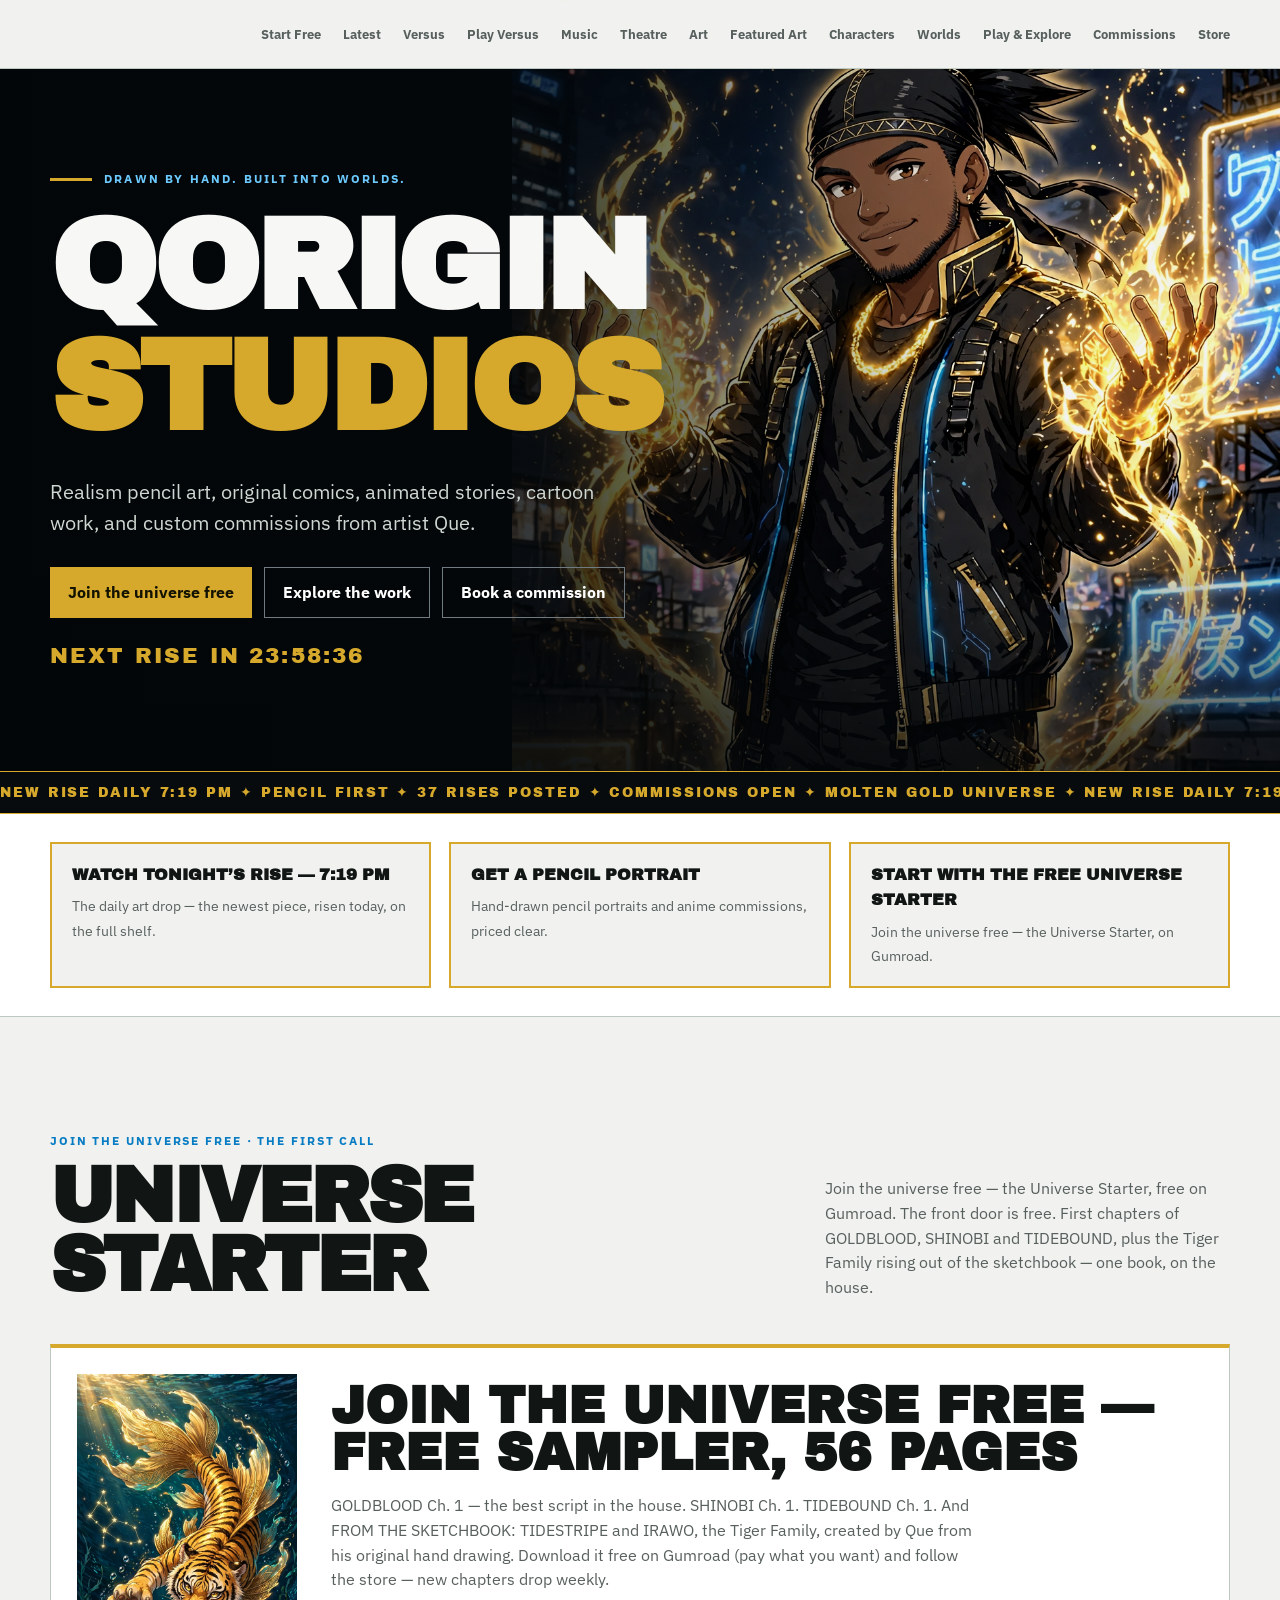
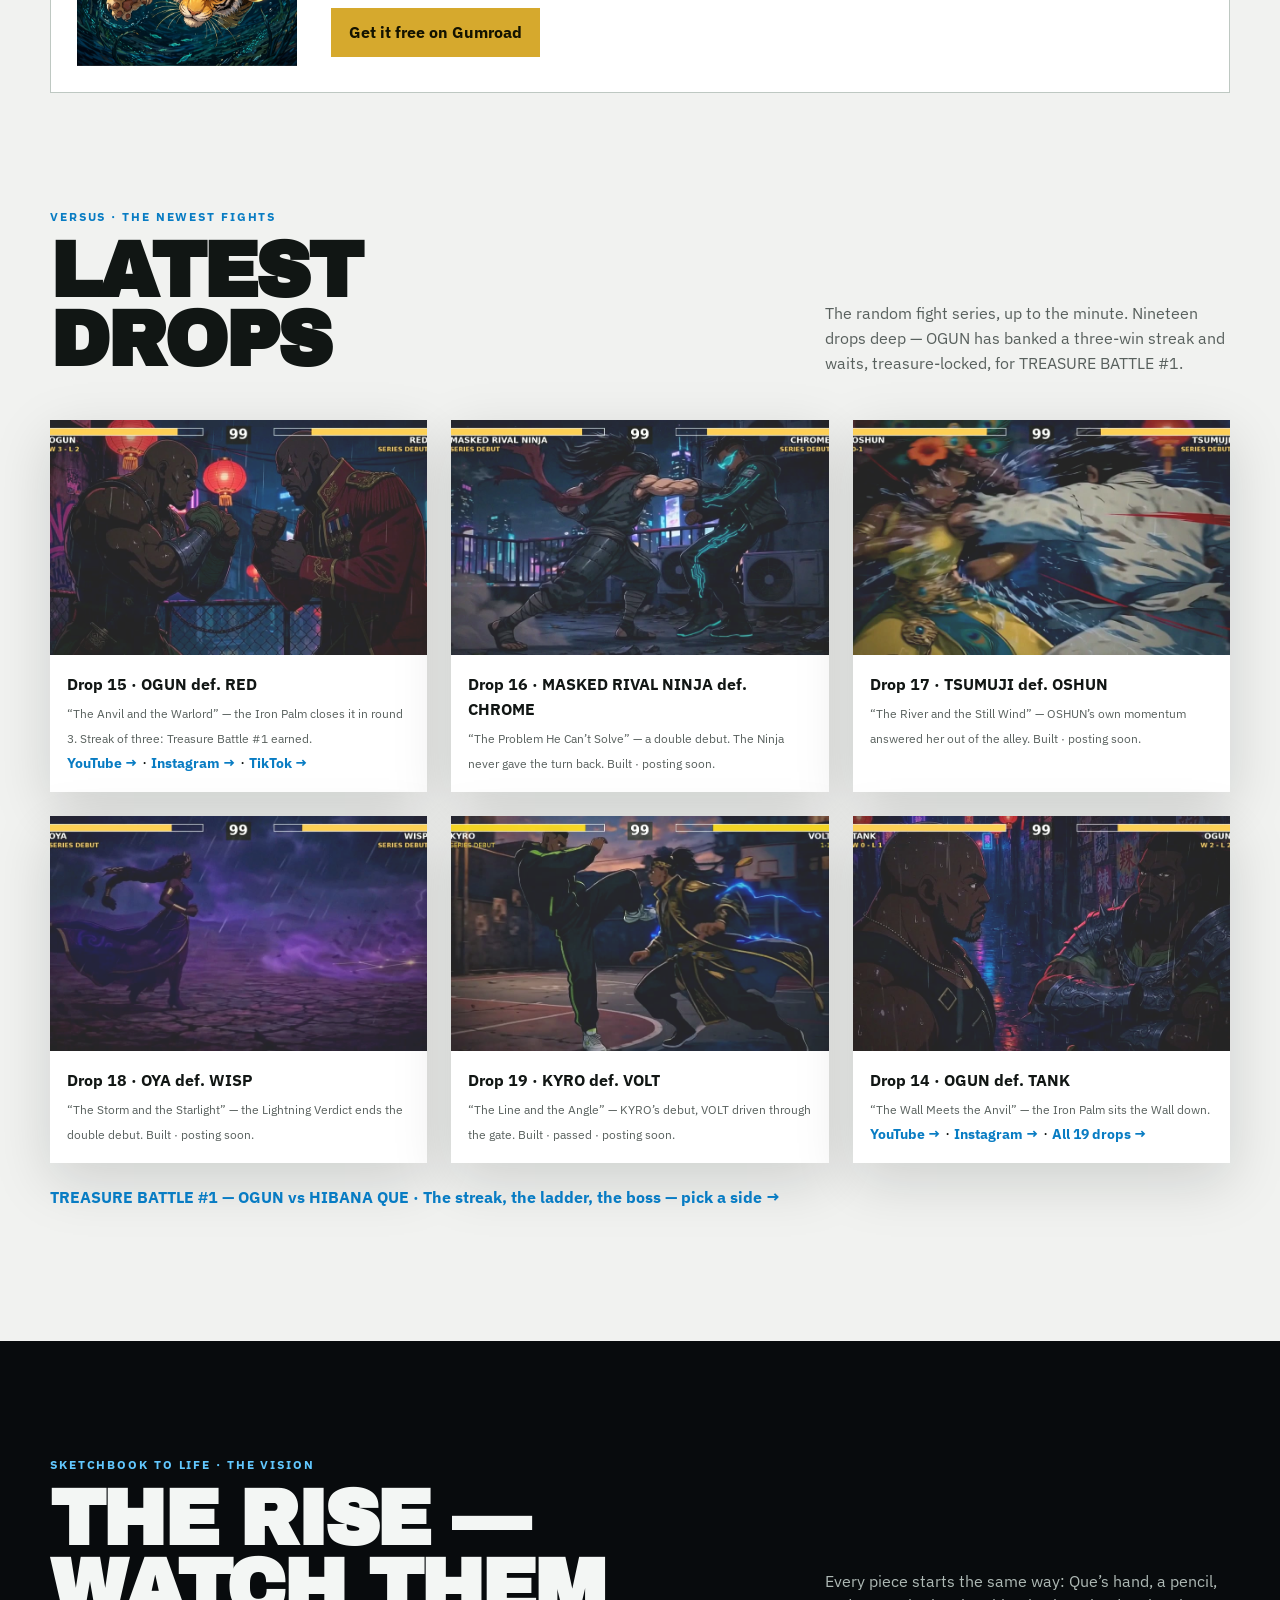
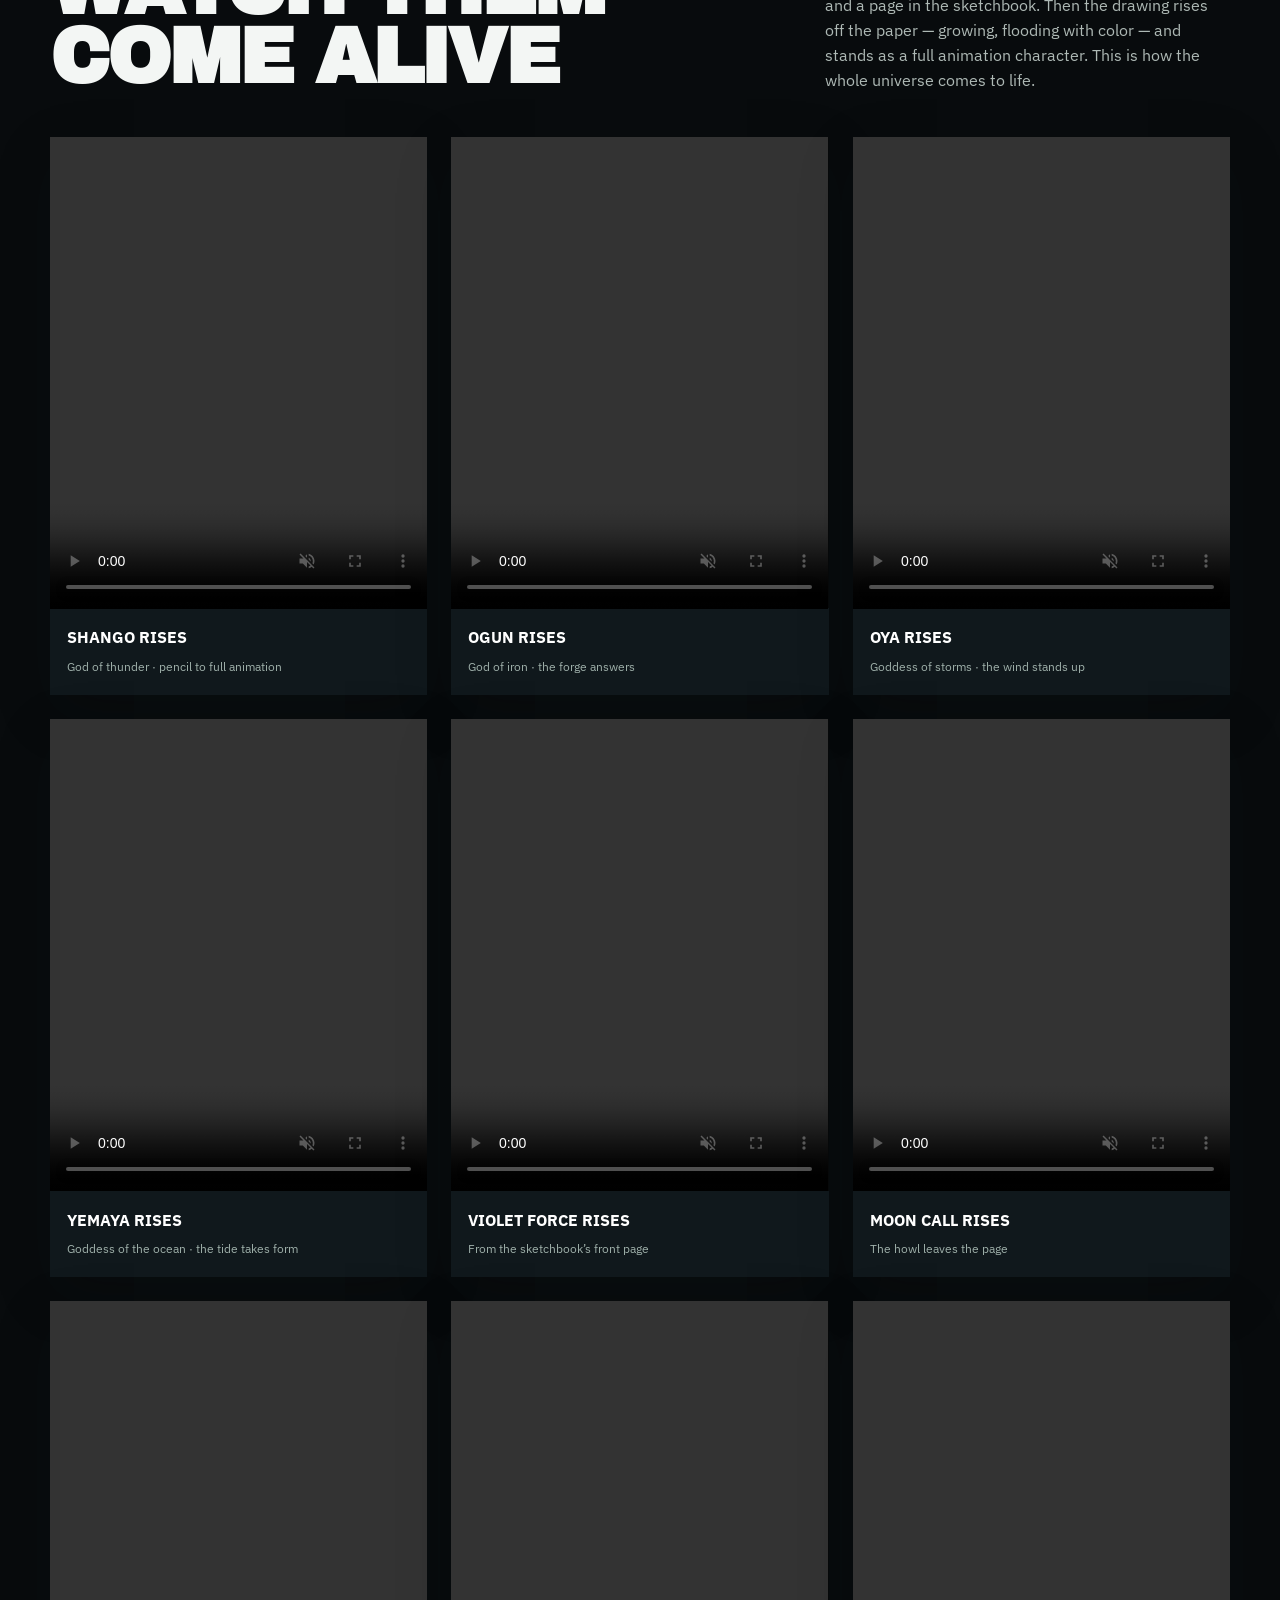
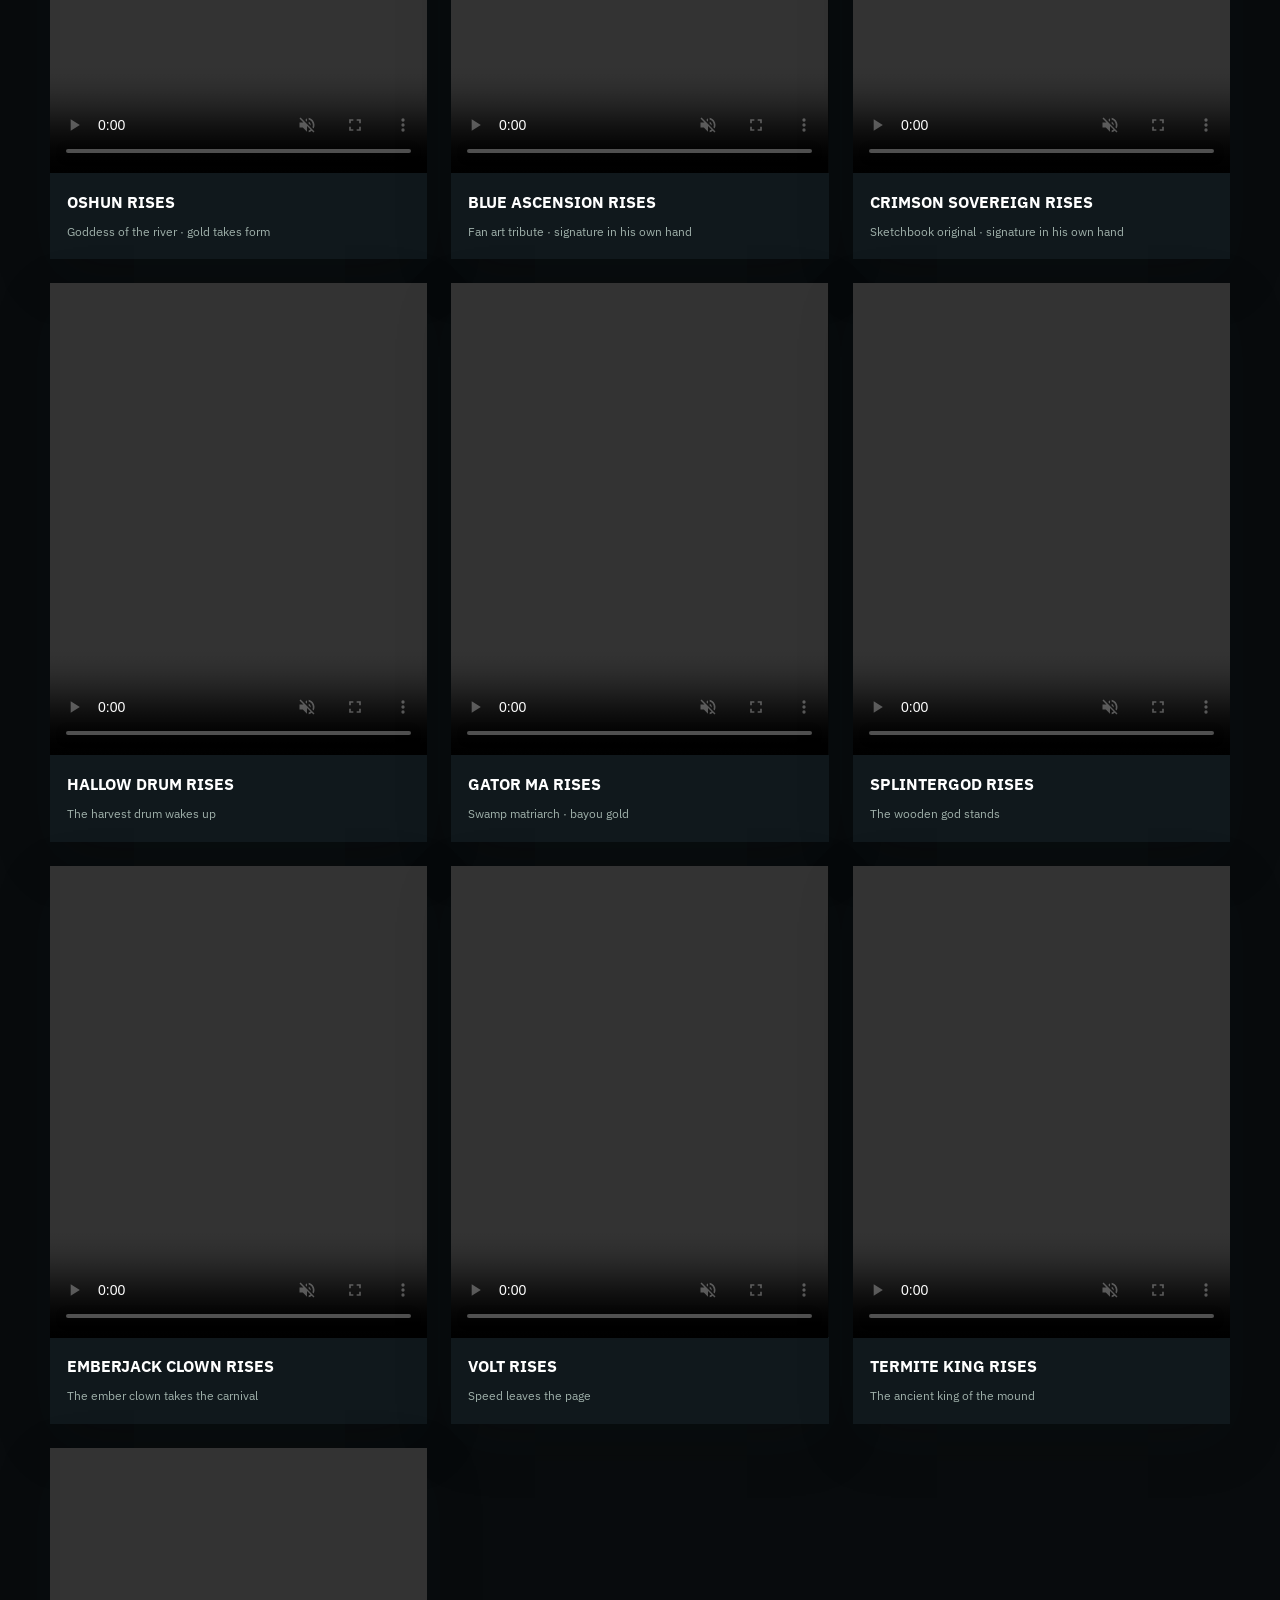
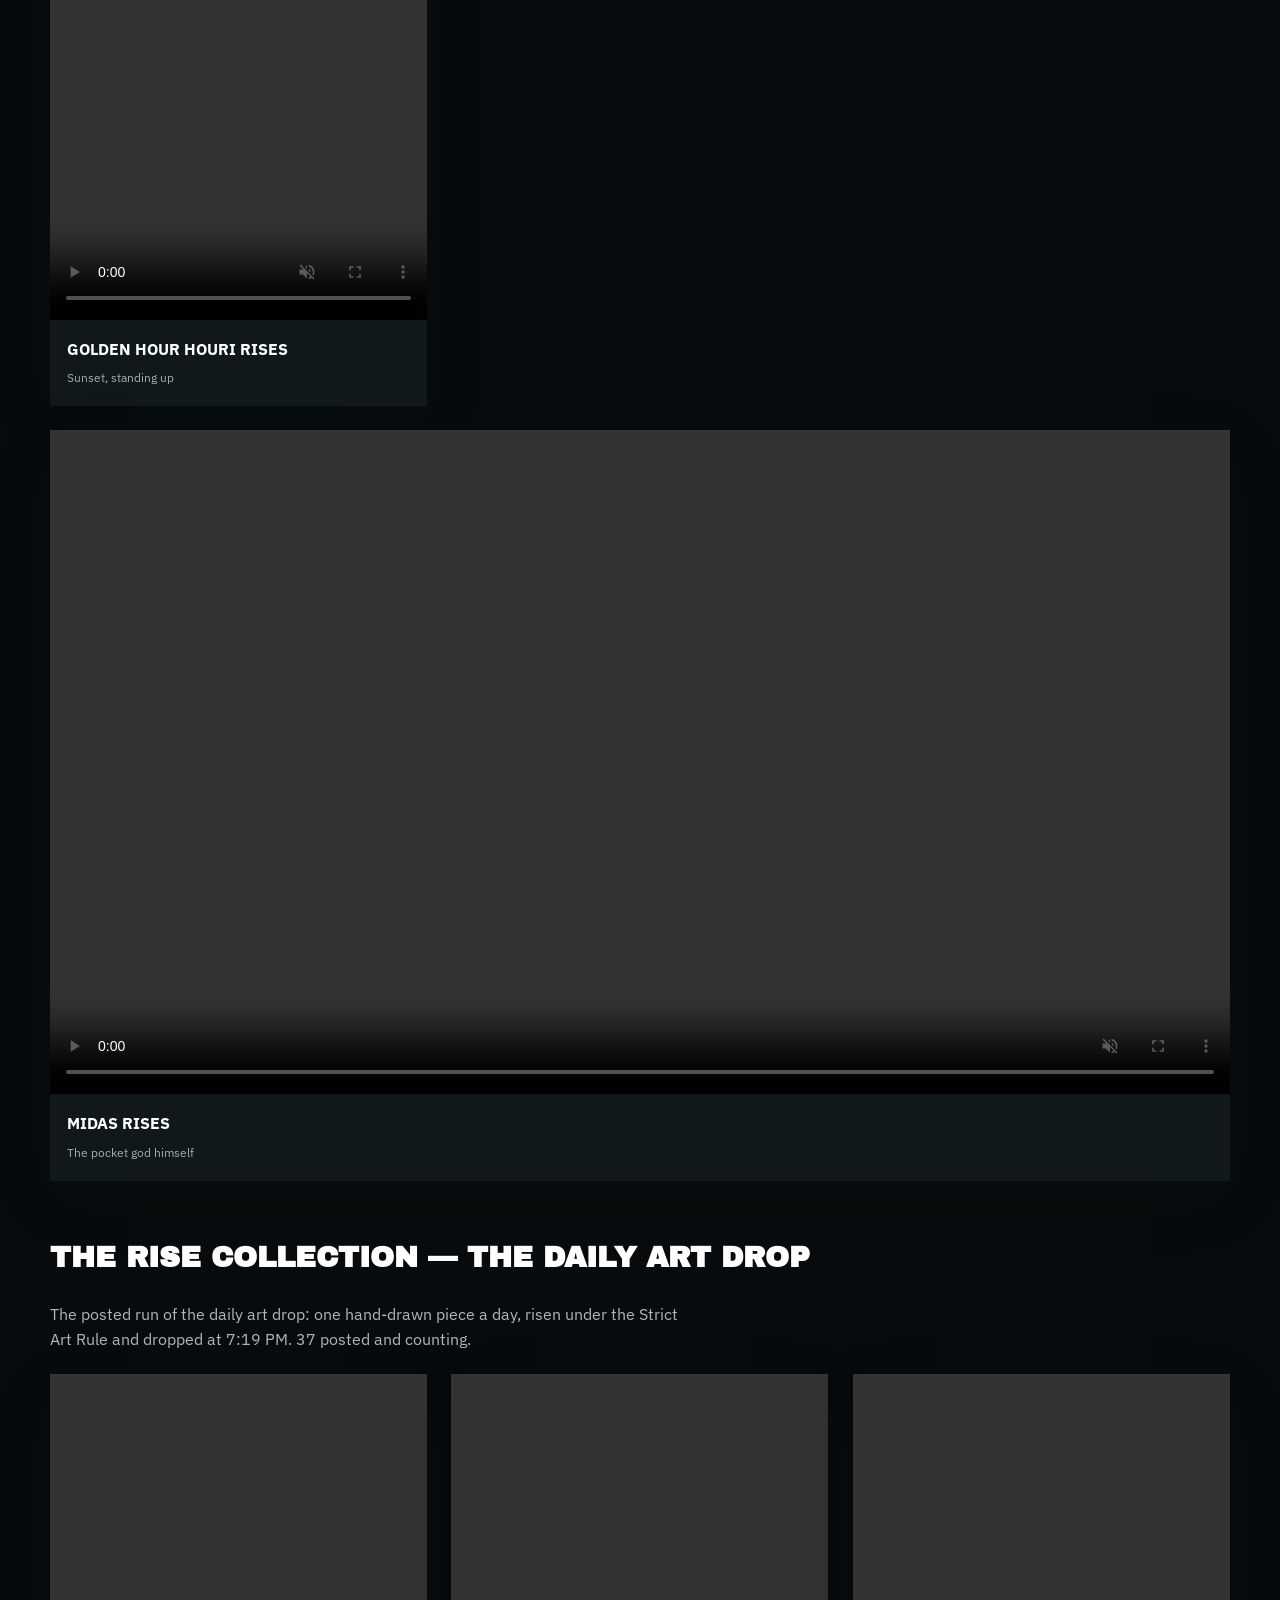
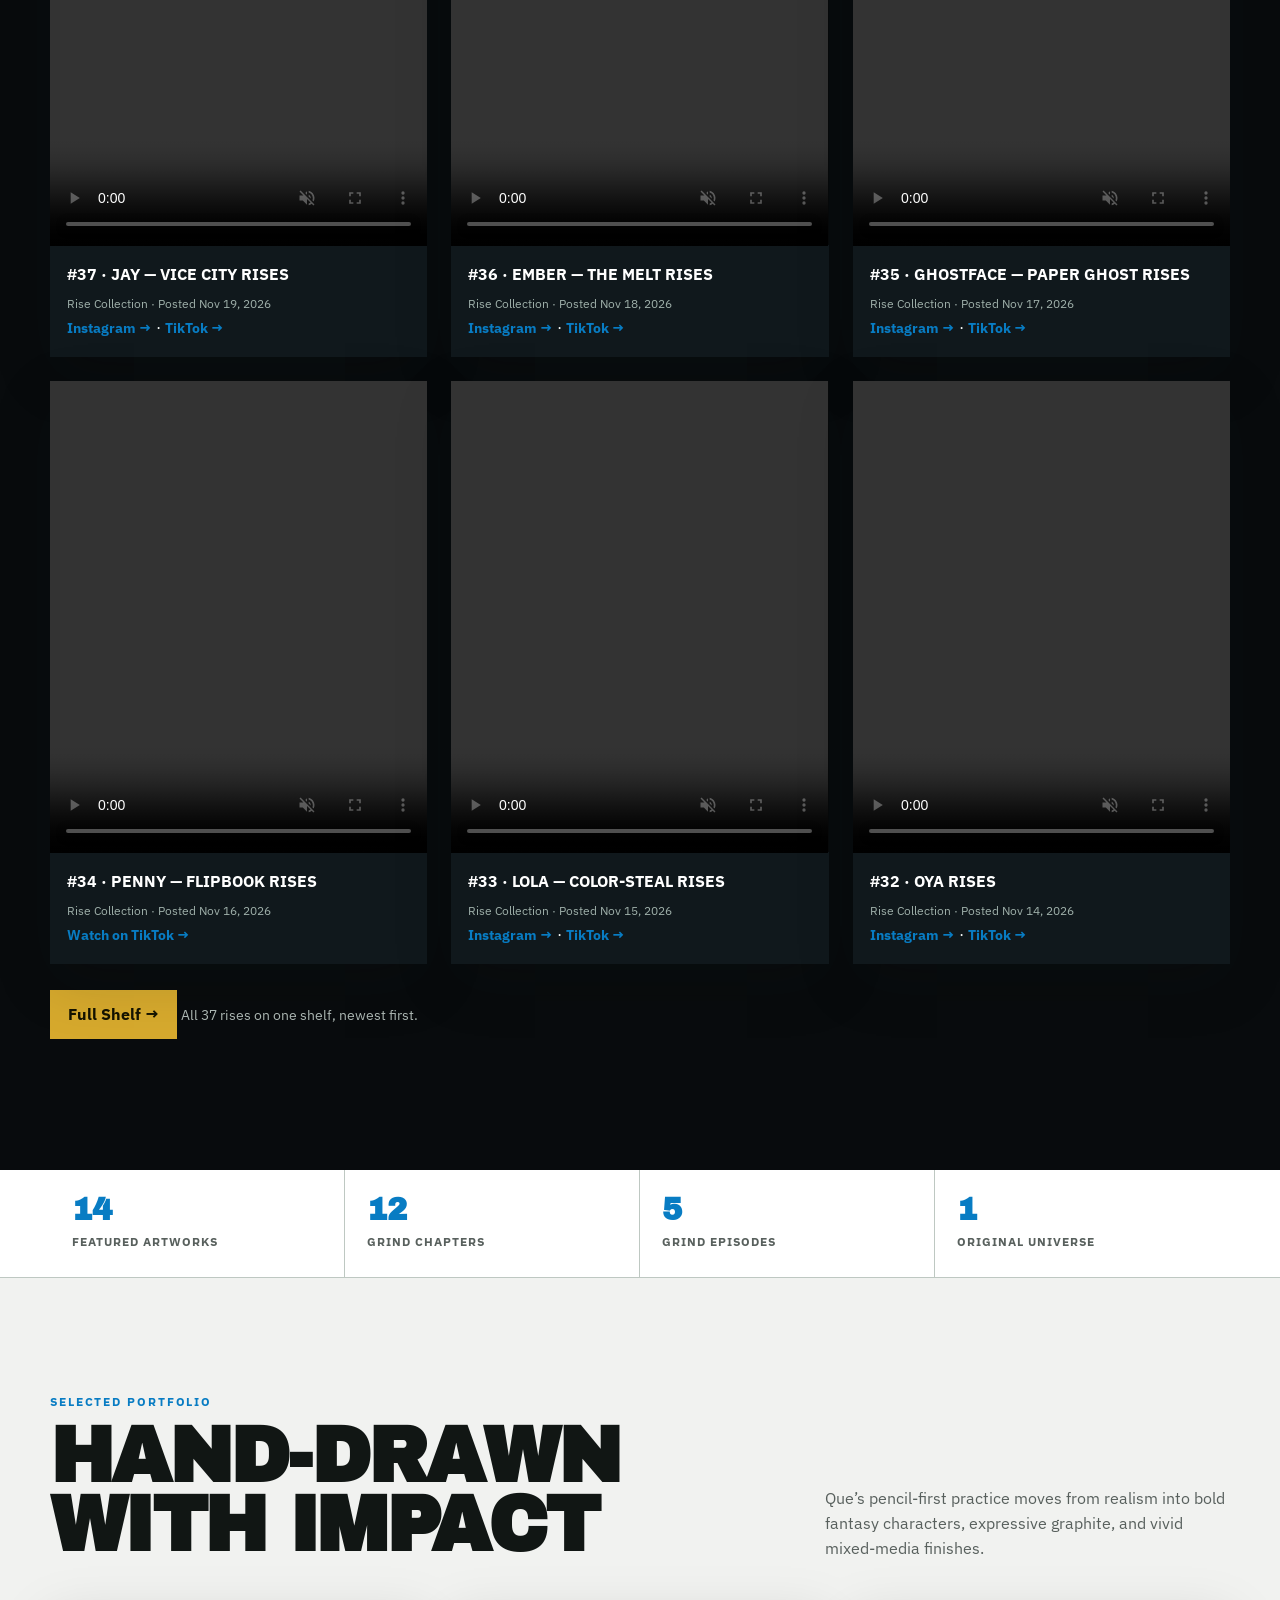
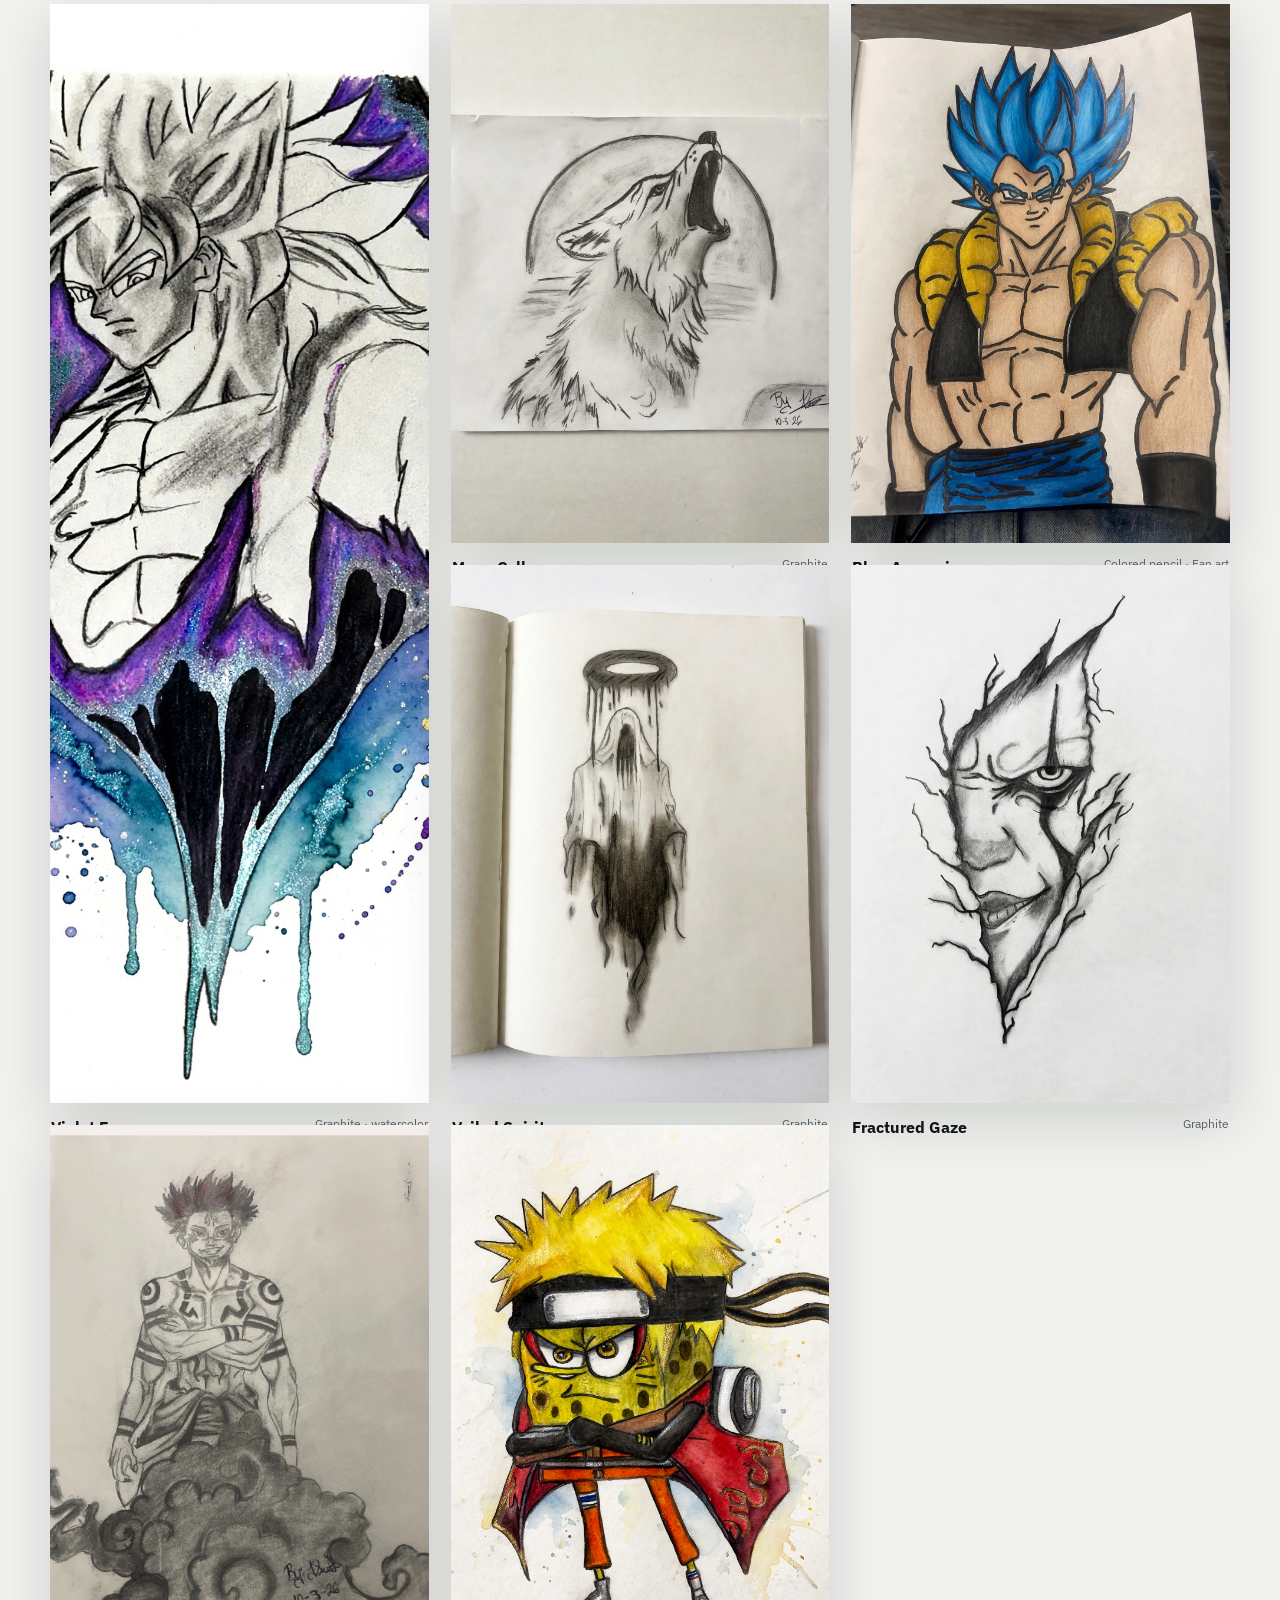
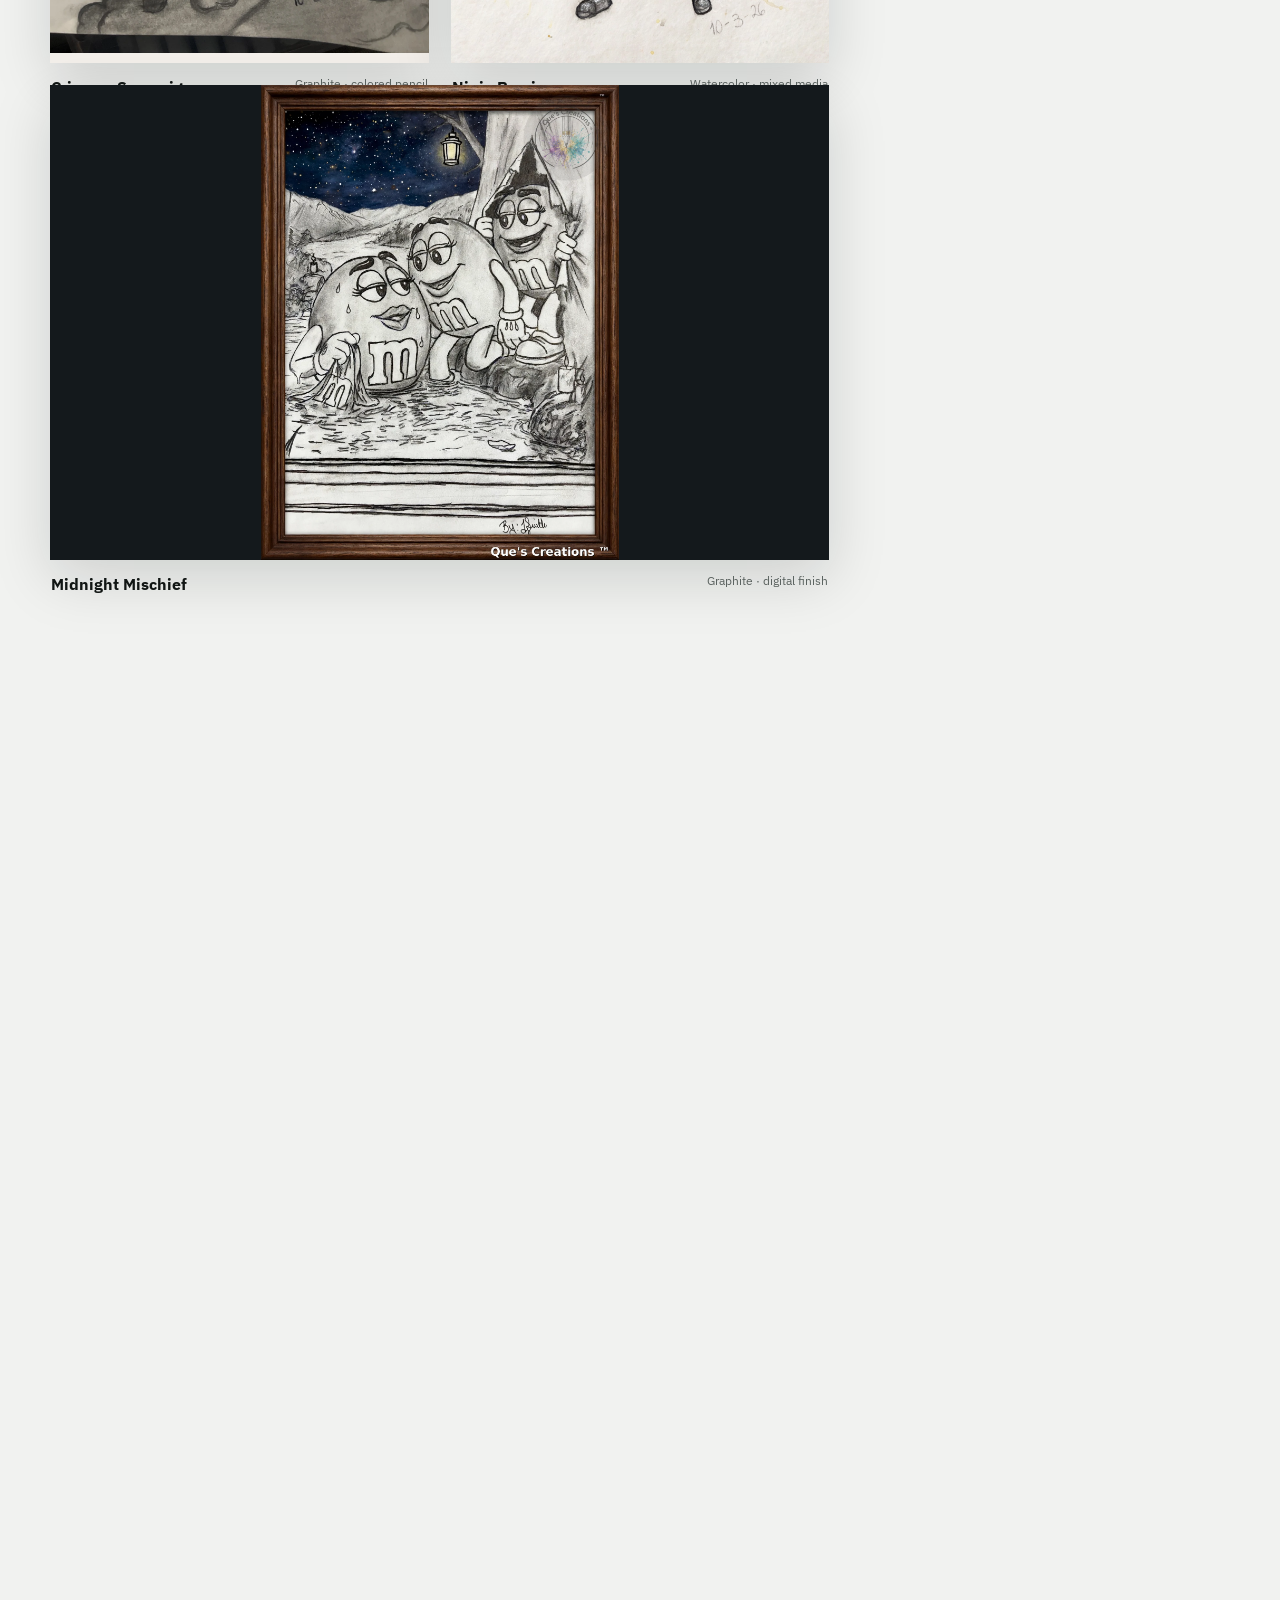
==== commit 1efe9bbd: "Alive Pass: molten gold drip background + rise cards come alive on touch (local, unpublished)" ====
--- a/index.html
+++ b/index.html
@@ -29,11 +29,15 @@
 @media(max-width:900px){.section-head{grid-template-columns:1fr}.art-piece{grid-column:span 6}.art-piece.wide{grid-column:span 12}.chapter-grid{grid-template-columns:repeat(4,1fr)}.crew-strip{grid-template-columns:repeat(4,1fr)}.character:first-child{grid-column:span 2}.motion-grid{grid-template-columns:repeat(2,1fr)}.episodes{grid-template-columns:repeat(3,1fr)}}
 @media(max-width:640px){.wrap{width:min(100% - 28px,560px)}.nav-inner{min-height:62px}.nav-links{display:grid;grid-template-columns:repeat(5,1fr);gap:4px;width:100%}.nav-links a{text-align:center;font-size:.68rem;padding:10px 1px}.hero-img{inset:0;width:100%;height:100%;object-position:61% 20%;opacity:.58}.hero:after{background:linear-gradient(0deg,rgba(3,6,8,.97) 0%,rgba(3,6,8,.78) 55%,rgba(3,6,8,.35) 100%)}.hero-inner{min-height:78vh;align-items:flex-end;padding:72px 0 58px}h1{font-size:clamp(3.5rem,18vw,5.5rem)}.stats .wrap{grid-template-columns:repeat(2,1fr)}.stat:nth-child(2){border-right:0}.stat:nth-child(-n+2){border-bottom:1px solid var(--line)}.section{padding:65px 0}.art-grid{display:block}.art-piece{margin-bottom:30px}.art-button,.art-piece.wide .art-button{min-height:0;aspect-ratio:4/5}.art-piece.wide .art-button{aspect-ratio:16/10}.grind-hero,.mascot,.commission-grid{grid-template-columns:1fr}.grind-cover{width:calc(100% - 16px);margin-left:16px}.crew-strip{grid-template-columns:repeat(2,1fr)}.character:first-child{grid-column:span 2}.chapter-grid{grid-template-columns:repeat(2,1fr)}.omnibus{grid-template-columns:1fr}.omnibus img{max-width:280px;margin:auto}.subhead{display:block}.subhead p{margin-top:8px}.motion-grid,.episodes{grid-template-columns:1fr}.price-grid{grid-template-columns:1fr}.commission-card{order:-1}.future-list{grid-template-columns:1fr}.character-collection{grid-template-columns:1fr}.contact-inner,.footer-inner{align-items:flex-start;flex-direction:column}.viewer{padding:14px}}@media(prefers-reduced-motion:reduce){html{scroll-behavior:auto}.art-button img{transition:none}}
 .doors{background:var(--surface);border-bottom:1px solid var(--line);padding:28px 0}.doors-inner{display:grid;grid-template-columns:repeat(3,1fr);gap:18px}.door{display:block;text-decoration:none;color:var(--ink);border:2px solid var(--gold);padding:18px 20px;background:var(--bg)}.door strong{font-family:'Archivo Black';text-transform:uppercase;display:block;font-size:1.02rem;margin-bottom:6px}.door span{color:var(--muted);font-size:.86rem}.door:hover,.door:focus-visible{border-color:var(--blue)}.commission-callout{border:3px solid var(--gold);padding:30px;background:var(--surface);box-shadow:var(--shadow)}.commission-callout h3{font-family:'Archivo Black';text-transform:uppercase;margin:0 0 10px;font-size:1.5rem}.commission-callout p{color:var(--muted);max-width:640px;margin:0 0 18px}.lab-badge{display:inline-block;border:1px solid var(--gold);color:var(--gold);padding:6px 10px;font-size:.72rem;font-weight:800;letter-spacing:.14em;margin-bottom:12px}@media(max-width:640px){.doors-inner{grid-template-columns:1fr}}</style>
+<link rel="stylesheet" href="assets/alive.css" />
 </head>
 <body>
 <nav class="site-nav" aria-label="Primary navigation"><div class="wrap nav-inner"><div class="nav-links"><a href="#start">Start Free</a><a href="#latest">Latest</a><a href="versus.html">Versus</a><a href="versus-playground.html">Play Versus</a><a href="music.html">Music</a><a href="theatre.html">Theatre</a><a href="#art">Art</a><a href="#featured-art">Featured Art</a><a href="#characters">Characters</a><a href="worlds/">Worlds</a><a href="#play">Play &amp; Explore</a><a href="#commissions">Commissions</a><a href="https://ques-creations.printful.me/" target="_blank" rel="noopener">Store</a></div></div></nav>
 <main id="top">
-<section class="hero"><img class="hero-img" src="assets/brand/qyro.webp" alt="QYRO, Que’s original urban anime mascot, standing on a neon rooftop in black and gold techwear" /><div class="wrap hero-inner"><div class="hero-copy"><div class="hero-kicker">Drawn by hand. Built into worlds.</div><h1>QOrigin <span>Studios</span></h1><p>Realism pencil art, original comics, animated stories, cartoon work, and custom commissions from artist Que.</p><div class="actions"><a class="btn" href="https://unseenpotential.gumroad.com/l/fyhlow" target="_blank" rel="noopener">Join the universe free</a><a class="btn secondary" href="#art">Explore the work</a><a class="btn secondary" href="#commissions">Book a commission</a></div></div></div></section>
+<section class="hero"><img class="hero-img" src="assets/brand/qyro.webp" alt="QYRO, Que’s original urban anime mascot, standing on a neon rooftop in black and gold techwear" /><div class="wrap hero-inner"><div class="hero-copy"><div class="hero-kicker">Drawn by hand. Built into worlds.</div><h1>QOrigin <span>Studios</span></h1><p>Realism pencil art, original comics, animated stories, cartoon work, and custom commissions from artist Que.</p><div class="actions"><a class="btn" href="https://unseenpotential.gumroad.com/l/fyhlow" target="_blank" rel="noopener">Join the universe free</a><a class="btn secondary" href="#art">Explore the work</a><a class="btn secondary" href="#commissions">Book a commission</a></div>
+<div class="alive-countdown" data-countdown>Next Rise in <span class="cd-time">--:--:--</span></div>
+<button type="button" id="alive-tilt-pill" class="alive-tilt-pill" hidden>Make it move</button></div></div></section>
+<div class="gold-ticker" aria-label="QOrigin Studios highlights"><div class="gold-ticker-track"><span class="gold-ticker-chunk">New Rise Daily 7:19 PM ✦ Pencil First ✦ 37 Rises Posted ✦ Commissions Open ✦ Molten Gold Universe ✦&nbsp;</span><span class="gold-ticker-chunk" aria-hidden="true">New Rise Daily 7:19 PM ✦ Pencil First ✦ 37 Rises Posted ✦ Commissions Open ✦ Molten Gold Universe ✦&nbsp;</span></div></div>
 <section class="doors" aria-label="Start here"><div class="wrap doors-inner"><a class="door" href="rise.html"><strong>Watch tonight’s Rise — 7:19 PM</strong><span>The daily art drop — the newest piece, risen today, on the full shelf.</span></a><a class="door" href="#commissions"><strong>Get a pencil portrait</strong><span>Hand-drawn pencil portraits and anime commissions, priced clear.</span></a><a class="door" href="https://unseenpotential.gumroad.com/l/fyhlow" target="_blank" rel="noopener"><strong>Start with the free Universe Starter</strong><span>Join the universe free — the Universe Starter, on Gumroad.</span></a></div></section>
 <section class="section" id="start"><div class="wrap"><header class="section-head"><div><div class="section-label">Join the universe free · The first call</div><h2>Universe<br/>Starter</h2></div><p>Join the universe free — the Universe Starter, free on Gumroad. The front door is free. First chapters of GOLDBLOOD, SHINOBI and TIDEBOUND, plus the Tiger Family rising out of the sketchbook — one book, on the house.</p></header><div class="omnibus" style="background:var(--surface);border-color:var(--line);border-top:4px solid var(--gold)"><img src="assets/books/universe-starter-cover.jpg" alt="Universe Starter cover — TIDESTRIPE, the golden tiger-koi, swimming toward the viewer" /><div><h3 style="color:var(--ink)">Join the universe free — Free Sampler, 56 pages</h3><p style="color:var(--muted)">GOLDBLOOD Ch. 1 — the best script in the house. SHINOBI Ch. 1. TIDEBOUND Ch. 1. And FROM THE SKETCHBOOK: TIDESTRIPE and IRAWO, the Tiger Family, created by Que from his original hand drawing. Download it free on Gumroad (pay what you want) and follow the store — new chapters drop weekly.</p><div class="actions"><a class="btn" href="https://unseenpotential.gumroad.com/l/fyhlow" target="_blank" rel="noopener">Get it free on Gumroad</a></div></div></div></div></section>
 <section class="section" id="latest" style="padding-top:0"><div class="wrap"><header class="section-head"><div><div class="section-label">Versus · The newest fights</div><h2>Latest<br/>Drops</h2></div><p>The random fight series, up to the minute. Nineteen drops deep — OGUN has banked a three-win streak and waits, treasure-locked, for TREASURE BATTLE #1.</p></header><div class="motion-grid">
@@ -62,7 +66,7 @@
 <figure class="rise-card"><video controls muted playsinline preload="none" src="assets/rise/termite-king-rise.mp4"></video><figcaption><h3>TERMITE KING RISES</h3><span>The ancient king of the mound</span></figcaption></figure>
 <figure class="rise-card"><video controls muted playsinline preload="none" src="assets/rise/golden-hour-houri-rise.mp4"></video><figcaption><h3>GOLDEN HOUR HOURI RISES</h3><span>Sunset, standing up</span></figcaption></figure>
 <figure class="rise-card wide"><video controls muted playsinline preload="none" src="assets/rise/midas-rise.mp4"></video><figcaption><h3>MIDAS RISES</h3><span>The pocket god himself</span></figcaption></figure>
-</div><div class="motion-group" style="margin-top:55px"><h3 class="group-title" style="color:#fff">The Rise Collection — the daily art drop</h3><p style="color:#aeb9b5;max-width:640px;margin:0 0 22px">The posted run of the daily art drop: one hand-drawn piece a day, risen under the Strict Art Rule and dropped at 7:19 PM. 37 posted and counting.</p><div class="rise-grid">
+</div><div class="motion-group" style="margin-top:55px"><h3 class="group-title" style="color:#fff">The Rise Collection — the daily art drop</h3><p style="color:#aeb9b5;max-width:640px;margin:0 0 22px">The posted run of the daily art drop: one hand-drawn piece a day, risen under the Strict Art Rule and dropped at 7:19 PM. <span data-countup="37">37</span> posted and counting.</p><div class="rise-grid">
 <figure class="rise-card"><video controls muted playsinline preload="none" src="assets/rise/jay-vice-city.mp4"></video><figcaption><h3>#37 · JAY — VICE CITY RISES</h3><span>Rise Collection · Posted Nov 19, 2026</span><br/><a class="card-link" href="https://www.instagram.com/reel/Df8ey3VDqEz/" target="_blank" rel="noopener">Instagram →</a> · <a class="card-link" href="https://www.tiktok.com/@xquetheplug/video/7710062408093404446" target="_blank" rel="noopener">TikTok →</a></figcaption></figure>
 <figure class="rise-card"><video controls muted playsinline preload="none" src="assets/rise/ember-melt-v2-created.mp4"></video><figcaption><h3>#36 · EMBER — THE MELT RISES</h3><span>Rise Collection · Posted Nov 18, 2026</span><br/><a class="card-link" href="https://www.instagram.com/reel/Df54_2ggnrO/" target="_blank" rel="noopener">Instagram →</a> · <a class="card-link" href="https://www.tiktok.com/@xquetheplug/video/7709683936649137438" target="_blank" rel="noopener">TikTok →</a></figcaption></figure>
 <figure class="rise-card"><video controls muted playsinline preload="none" src="assets/rise/ghostface-paperghost-V2.mp4"></video><figcaption><h3>#35 · GHOSTFACE — PAPER GHOST RISES</h3><span>Rise Collection · Posted Nov 17, 2026</span><br/><a class="card-link" href="https://www.instagram.com/reel/Df3UT6gjwzU/" target="_blank" rel="noopener">Instagram →</a> · <a class="card-link" href="https://www.tiktok.com/@xquetheplug/video/7709317614899563806" target="_blank" rel="noopener">TikTok →</a></figcaption></figure>
@@ -102,7 +106,7 @@
 <section class="section" id="sparks"><div class="wrap"><header class="section-head"><div><div class="section-label">Wave 2 · The Growth Law</div><h2>The<br/>Sparks</h2></div><p>Five Elemental Spirits were sent — and by the Growth Law, five more were recreated from them. The Sparks are the spirits’ descendants, each its own creature, each alive on the Ghost Shift kids channel. Created by Que, from his original creations — AI-assisted development.</p></header><figure class="original-card" style="margin:0 0 24px"><img src="assets/family/sparks-group.webp" style="aspect-ratio:16/9" alt="The Sparks together — IMOLE the sun-sprite, EFUFU the little tempest, OSUPA the dream moth, EWE the first sprout, and DUDU the shadow kit"/><figcaption><h3>THE SPARKS — WAVE 2</h3><p>IMOLE · EFUFU · OSUPA · EWE · DUDU — the second generation of the spirit line. Tap a Spark to watch them come alive.</p></figcaption></figure><div class="motion-grid"><figure class="motion-card"><button data-video="assets/family/imole-alive.mp4" data-title="IMOLE — The First Spark"><img src="assets/family/imole-key.webp" alt="IMOLE, a palm-sized sun-sprite lion cub wreathed in soft ember fur, his tail tipped with a living flame"/><span class="play">▶</span></button><figcaption><h3>IMOLE · The First Spark</h3><span>From SABAA, the Sunlit Guardian — “Small spark, same sun.”</span></figcaption></figure><figure class="motion-card"><button data-video="assets/family/efufu-alive.mp4" data-title="EFUFU — The Little Tempest"><img src="assets/family/efufu-key.webp" alt="EFUFU, a pocket storm-dragon with a cloud-puff body and two large crystal raindrop horns"/><span class="play">▶</span></button><figcaption><h3>EFUFU · The Little Tempest</h3><span>From KAIRO, the Storm Sentinel — “Little sky, big thunder.”</span></figcaption></figure><figure class="motion-card"><button data-video="assets/family/osupa-alive.mp4" data-title="OSUPA — The Dream Moth"><img src="assets/family/osupa-key.webp" alt="OSUPA, a velvet moth with moon-phase wing markings and blossom-tipped antennae"/><span class="play">▶</span></button><figcaption><h3>OSUPA · The Dream Moth</h3><span>From LUMI, the Moon Blossom — “Soft wings carry far dreams.”</span></figcaption></figure><figure class="motion-card"><button data-video="assets/family/ewe-alive.mp4" data-title="EWE — The First Sprout"><img src="assets/family/ewe-key.webp" alt="EWE, a seedling sprite with a round sprout body, two leaf ears, and a quilted acorn cap"/><span class="play">▶</span></button><figcaption><h3>EWE · The First Sprout</h3><span>From BRAMBLE, the Forest Warden — “I am small because I am beginning.”</span></figcaption></figure><figure class="motion-card"><button data-video="assets/family/dudu-alive.mp4" data-title="DUDU — The Shadow Kit"><img src="assets/family/dudu-key.webp" alt="DUDU, a kitten made of soft darkness with huge glowing violet eyes and a crescent collar"/><span class="play">▶</span></button><figcaption><h3>DUDU · The Shadow Kit</h3><span>From NYRA, the Shadow Sprint — “Every light I love casts me.”</span></figcaption></figure></div></div></section>
 <section class="section" id="universe"><div class="wrap"><header class="section-head"><div><div class="section-label">One home for everything</div><h2>The<br/>Universe</h2></div><p>Every god, fighter, hero, creature, and drawing Que creates lives here — one universe, many doors. Find a name, then go meet them where they live on this site.</p></header><div class="universe-grid">
 <article class="universe-card"><h3>The Gods</h3><p>Original interpretations of the Orisha — thunder, iron, storm, ocean, and river — drawn by hand and risen off the page.</p><div class="name-list"><span>SHANGO</span><span>OGUN</span><span>OYA</span><span>YEMAYA</span><span>OSHUN</span></div><a class="card-link" href="#rise">Watch the gods rise →</a></article>
-<article class="universe-card blue"><h3>The Fighters</h3><p>The versus roster — 72 fighters and counting: martial artists, gods, and ghosts drawn at random to clash under THE FORMULA. The climb runs on win streaks — three straight earns TREASURE BATTLE #1 against HIBANA QUE. Above it all, THE ARTIST, who never loses.</p><div class="name-list"><span>SOL</span><span>ONYX</span><span>EMBERJACK CLOWN</span><span>HANGMAN HUSH</span><span>KARAT</span><span>VOLT</span><span>DUECE</span><span>QYRO</span><span>KYRO</span><span>TANK</span><span>CHROME</span><span>RED</span><span>OVERLORD</span><span>BALOGUN</span><span>MASKED RIVAL NINJA</span><span>OYA</span><span>WISP</span><span>VEX</span><span>QUAVARIS</span><span>SMOKE</span><span>THE ARTIST</span></div><a class="card-link" href="#grind">Enter GRIND’s Kain City →</a> · <a class="card-link" href="versus.html">Watch the fights →</a></article>
+<article class="universe-card blue"><h3>The Fighters</h3><p>The versus roster — <span data-countup="72">72</span> fighters and counting: martial artists, gods, and ghosts drawn at random to clash under THE FORMULA. The climb runs on win streaks — three straight earns TREASURE BATTLE #1 against HIBANA QUE. Above it all, THE ARTIST, who never loses.</p><div class="name-list"><span>SOL</span><span>ONYX</span><span>EMBERJACK CLOWN</span><span>HANGMAN HUSH</span><span>KARAT</span><span>VOLT</span><span>DUECE</span><span>QYRO</span><span>KYRO</span><span>TANK</span><span>CHROME</span><span>RED</span><span>OVERLORD</span><span>BALOGUN</span><span>MASKED RIVAL NINJA</span><span>OYA</span><span>WISP</span><span>VEX</span><span>QUAVARIS</span><span>SMOKE</span><span>THE ARTIST</span></div><a class="card-link" href="#grind">Enter GRIND’s Kain City →</a> · <a class="card-link" href="versus.html">Watch the fights →</a></article>
 <article class="universe-card"><h3>Ghost Shift &amp; The Boy Crew</h3><img src="assets/rise/boy-crew-midas-lineup.webp" alt="The Boy Crew cartoon lineup — JR, TMAC, DJ and JITTER with tiny golden MIDAS standing proud on JR’s shoulder"/><p>The kids’ corner of the universe: a young reaper, three real brothers, one terrified robot — and now the pocket god himself, cast as the crew’s newest member.</p><div class="name-list"><span>GHOST SHIFT</span><span>BOUNCE</span><span>SASS</span><span>JR</span><span>TMAC</span><span>DJ</span><span>JITTER</span><span>MIDAS</span></div><a class="card-link" href="#characters">Meet the characters →</a></article>
 <article class="universe-card blue"><h3>Creatures</h3><p>Born in the scenery sketchbook: carnival spirits, swamp legends, and things that drum in the dark — each one drawn first, then brought to life.</p><div class="name-list"><span>EMBERJACK</span><span>EMBERJACK CLOWN</span><span>HANGMAN HUSH</span><span>HALLOW DRUM</span><span>GATOR MA</span><span>SPLINTERGOD</span><span>TERMITE KING</span><span>GOLDEN HOUR HOURI</span><span>EMBERMAW</span><span>TIDESTRIPE</span><span>IRAWO</span><span>EFIN</span><span>KORV</span><span>THE SPARKS</span></div><a class="card-link" href="#rise">See them rise →</a></article>
 <article class="universe-card"><h3>Sketchbook Art</h3><p>The originals — realism pencil, colored pencil, and watercolor pieces from Que’s own hand. The drawings never change; the rises are their living companions.</p><div class="name-list"><span>VIOLET FORCE</span><span>MOON CALL</span><span>BLUE ASCENSION · FAN ART</span><span>VEILED SPIRIT</span><span>FRACTURED GAZE</span><span>CRIMSON SOVEREIGN</span><span>NINJA REMIX</span><span>MIDNIGHT MISCHIEF</span></div><a class="card-link" href="#art">View the portfolio →</a></article>
@@ -136,4 +140,5 @@
 document.addEventListener('keydown',function(e){if(e.key==='Escape'){if(art.classList.contains('open'))closeArt();if(vv.classList.contains('open'))closeVideo()}});
 }());
 </script>
+<script src="assets/alive.js" defer></script>
 </body></html>
--- a/assets/alive.css
+++ b/assets/alive.css
@@ -0,0 +1,106 @@
+/* QOrigin Studios — ALIVE PASS (shared by index.html, rise.html, arcade.html)
+   Molten gold drip layer, gold trail, rise cards that come alive on touch,
+   tilt + ignite, count-up stats, gold ticker, gold rush, molten pool footer.
+   Palette comes from each page's own :root — var(--gold) / var(--blue) /
+   var(--electric) / var(--black) — the site's exact values, nothing new. */
+
+/* --- shared layer stacking: canvas + pool sit behind page content ------- */
+#alive-canvas{position:fixed;inset:0;z-index:0;pointer-events:none}
+#alive-pool{position:fixed;left:0;right:0;bottom:0;height:12px;z-index:0;pointer-events:none;
+  background:linear-gradient(180deg,transparent 0%,
+    color-mix(in srgb,var(--gold) 38%,transparent) 55%,
+    color-mix(in srgb,var(--gold) 72%,transparent) 100%);
+  filter:blur(.4px);animation:alivePoolShimmer 5.5s ease-in-out infinite}
+@keyframes alivePoolShimmer{0%,100%{opacity:.5}50%{opacity:.85}}
+body>main,body>footer{position:relative;z-index:1}
+
+/* --- live 7:19 countdown ------------------------------------------------- */
+.alive-countdown{font-family:'Archivo Black',Impact,sans-serif;text-transform:uppercase;
+  color:var(--gold);letter-spacing:.1em;font-size:clamp(1rem,2.2vw,1.35rem);
+  margin:26px 0 0;font-variant-numeric:tabular-nums;line-height:1.2}
+.alive-countdown .cd-time{white-space:nowrap}
+
+/* --- gold ticker (index, under the hero) --------------------------------- */
+.gold-ticker{background:var(--black);border-top:1px solid var(--gold);
+  border-bottom:1px solid var(--gold);overflow:hidden;padding:10px 0}
+.gold-ticker-track{display:flex;width:max-content;animation:aliveTicker 38s linear infinite}
+.gold-ticker:hover .gold-ticker-track{animation-play-state:paused}
+.gold-ticker-chunk{white-space:nowrap;font-family:'Archivo Black',Impact,sans-serif;
+  color:var(--gold);letter-spacing:.14em;font-size:.85rem;text-transform:uppercase}
+@keyframes aliveTicker{to{transform:translateX(-50%)}}
+
+/* --- ignite on scroll (only when JS is running: html.alive-js) ----------- */
+html.alive-js .alive-reveal{opacity:0;transform:translateY(16px);
+  transition:opacity .7s ease,transform .7s ease}
+html.alive-js .alive-reveal.ignited{opacity:1;transform:none;
+  animation:aliveIgnite 1.1s ease-out}
+@keyframes aliveIgnite{
+  0%{box-shadow:inset 0 0 0 0 transparent}
+  25%{box-shadow:inset 0 0 90px color-mix(in srgb,var(--gold) 26%,transparent)}
+  100%{box-shadow:inset 0 0 0 0 transparent}}
+
+/* --- card life: gold edge glow + lift, tilt handled by JS ---------------- */
+.original-card,.character,.universe-card,.rise-card{
+  transition:transform .25s ease,box-shadow .25s ease}
+.original-card:hover,.character:hover,.universe-card:hover,.rise-card:hover,
+.original-card.alive-tilting,.character.alive-tilting,
+.universe-card.alive-tilting,.rise-card.alive-tilting{
+  box-shadow:0 0 0 2px var(--gold),var(--shadow)}
+
+/* --- rise cards: touch-to-rise hint chip --------------------------------- */
+.rise-card{position:relative}
+.rise-card::after{content:"TOUCH TO RISE";position:absolute;top:10px;right:10px;z-index:2;
+  background:rgba(5,7,8,.74);color:var(--gold);border:1px solid var(--gold);
+  font-size:.62rem;font-weight:800;letter-spacing:.14em;padding:5px 8px;
+  pointer-events:none;opacity:0;transition:opacity .3s ease}
+@media(pointer:coarse){.rise-card::after{opacity:.92}}
+@media(pointer:fine){.rise-card:hover::after,.rise-card:focus-within::after{opacity:.92}}
+.rise-card.alive-playing::after{opacity:0!important}
+
+/* --- emblem affordance ---------------------------------------------------- */
+.alive-emblem{cursor:pointer}
+
+/* --- reduced motion: everything rests ------------------------------------- */
+@media(prefers-reduced-motion:reduce){
+  /* static molten-gold drip fringe along the top edge (CSS only) */
+  body::before{content:"";position:fixed;top:0;left:0;right:0;height:16px;z-index:1;
+    pointer-events:none;
+    background:
+      radial-gradient(circle at 6% 0, var(--gold) 0 7px, transparent 8px),
+      radial-gradient(circle at 22% 0, var(--gold) 0 5px, transparent 6px),
+      radial-gradient(circle at 41% 0, var(--gold) 0 8px, transparent 9px),
+      radial-gradient(circle at 63% 0, var(--gold) 0 5px, transparent 6px),
+      radial-gradient(circle at 79% 0, var(--gold) 0 7px, transparent 8px),
+      radial-gradient(circle at 93% 0, var(--gold) 0 5px, transparent 6px),
+      linear-gradient(180deg, var(--gold), color-mix(in srgb,var(--gold) 30%,transparent));
+    background-size:100% 16px;opacity:.85}
+  #alive-pool{animation:none}
+  .gold-ticker-track{animation:none}
+  html.alive-js .alive-reveal{opacity:1;transform:none;transition:none;animation:none}
+  .original-card,.character,.universe-card,.rise-card{transition:none}
+  .original-card:hover,.character:hover,.universe-card:hover,.rise-card:hover{
+    transform:none}
+}
+
+/* --- tilt pill (mobile hero, only where motion access exists) ------------- */
+.alive-tilt-pill{display:none}
+@media(max-width:700px){
+  .alive-tilt-pill{display:inline-flex;align-items:center;min-height:42px;
+    padding:9px 16px;margin-top:18px;border-radius:999px;cursor:pointer;
+    background:transparent;color:var(--gold);border:1px solid var(--gold);
+    font-weight:800;font-size:.8rem;letter-spacing:.1em;text-transform:uppercase}
+  .alive-tilt-pill[hidden]{display:none!important}
+  .alive-tilt-pill.alive-on{background:color-mix(in srgb,var(--gold) 20%,transparent)}
+}
+
+/* --- rise shelf snap gallery (rise.html, narrow screens only) ------------- */
+@media(max-width:700px){
+  html.rise-page{scroll-snap-type:y proximity}
+  .rise-page .rise-grid{display:flex;flex-direction:column;gap:22px}
+  .rise-page .rise-card{scroll-snap-align:center}
+  .rise-page .rise-card video{max-height:72vh}
+}
+@media(prefers-reduced-motion:reduce){
+  html.rise-page{scroll-snap-type:none}
+  .alive-tilt-pill.alive-on{background:transparent}
+}
